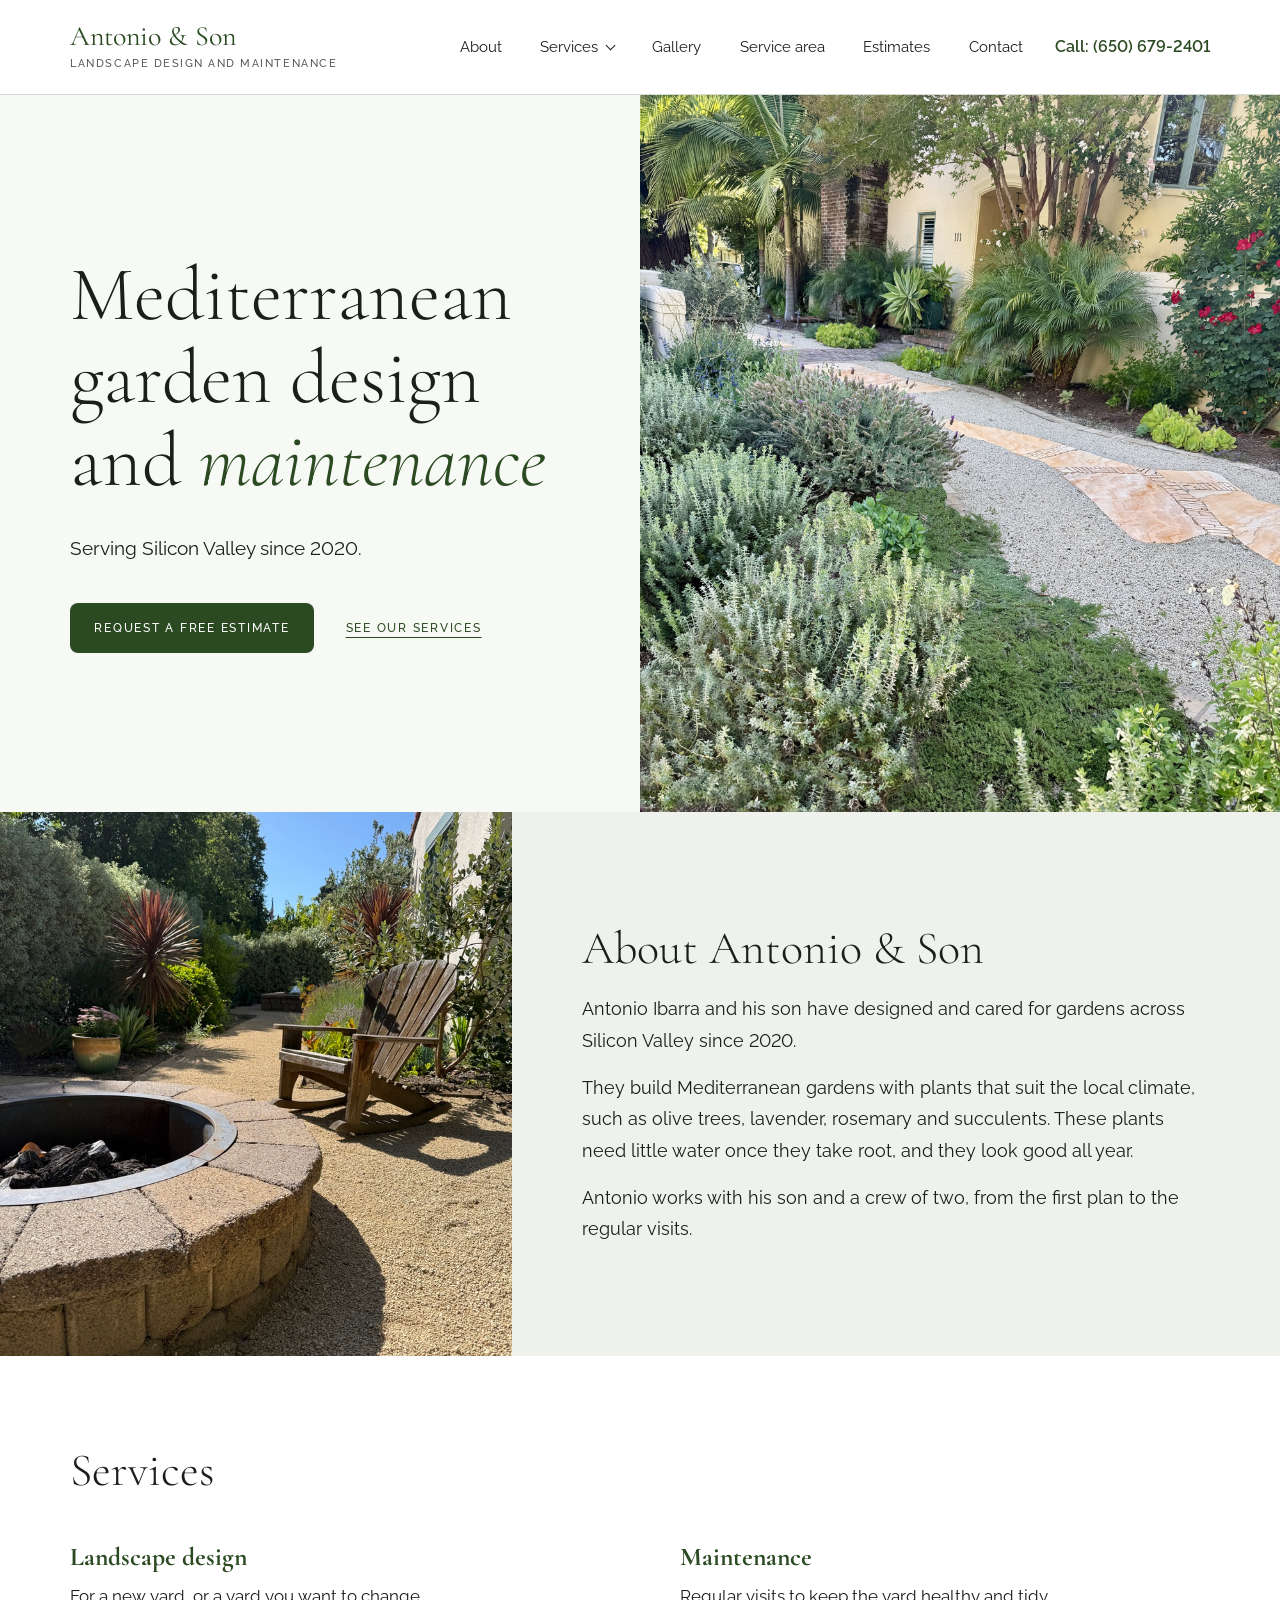
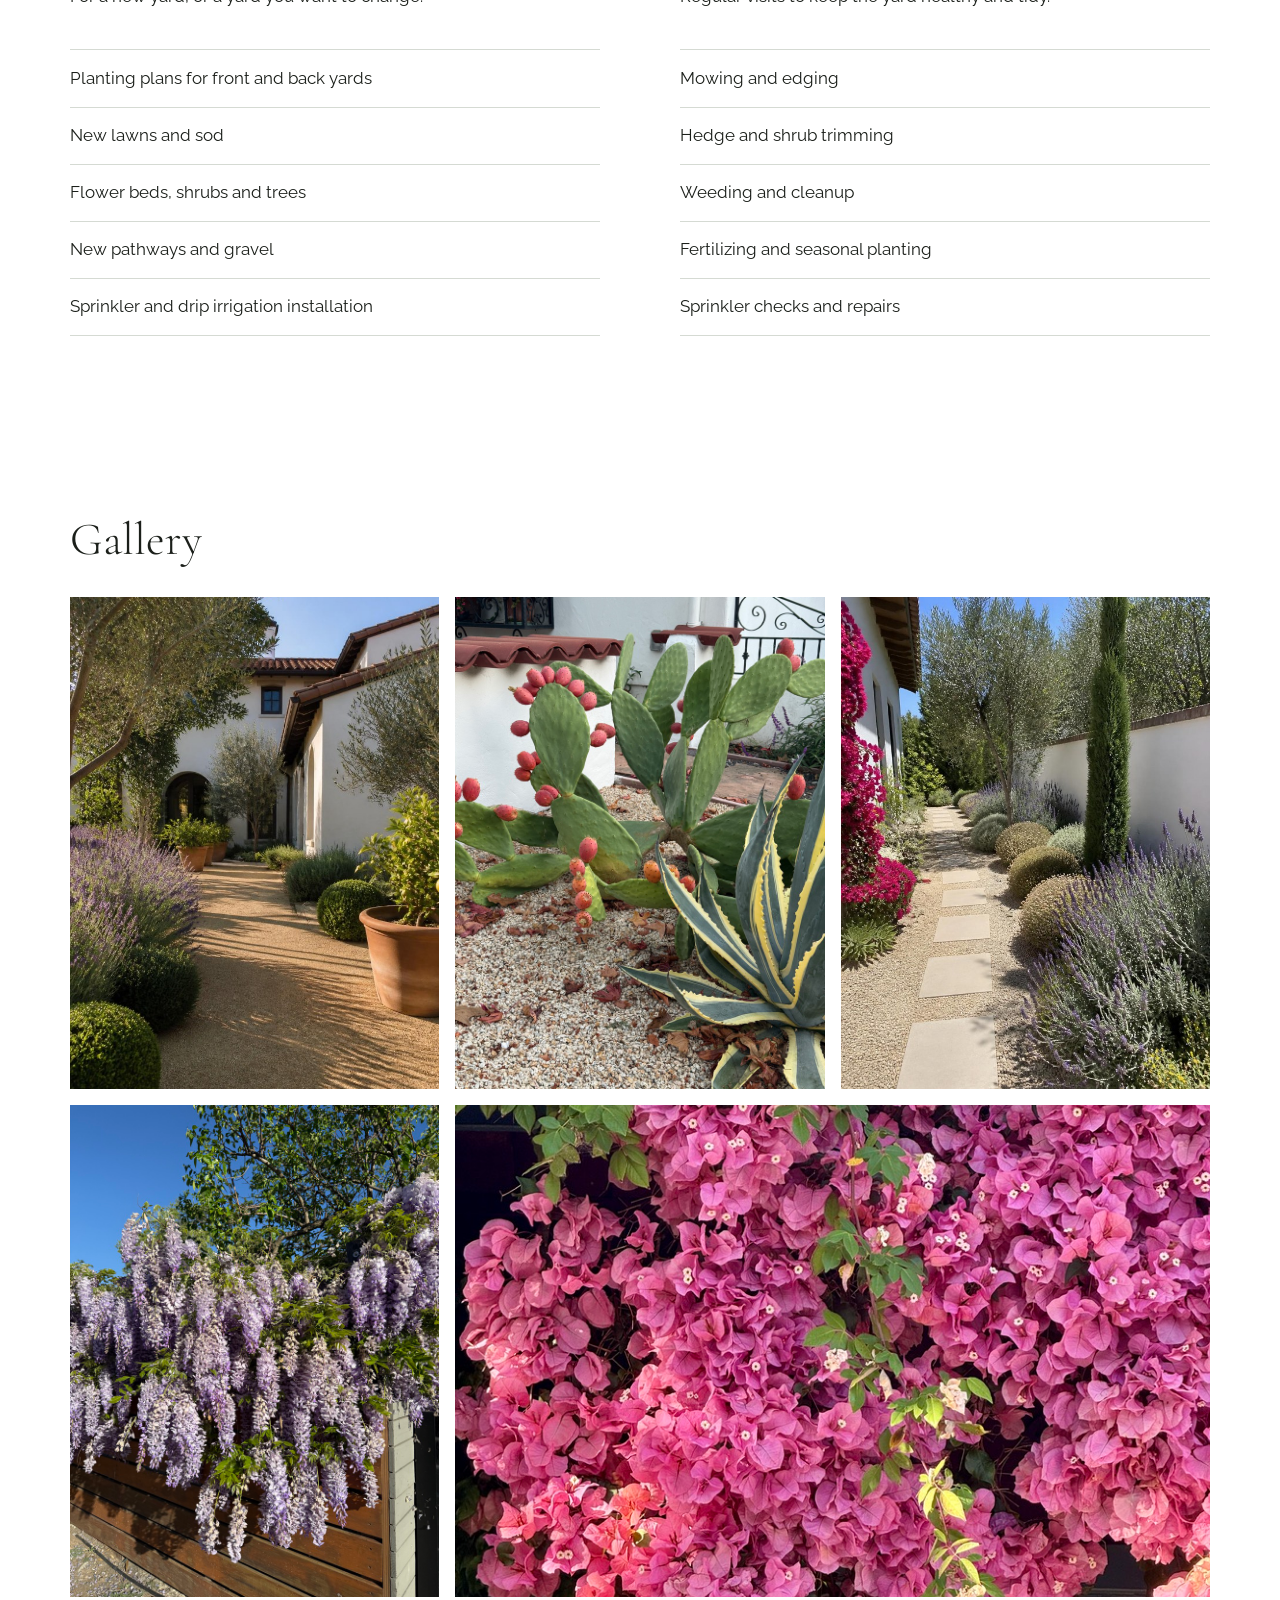
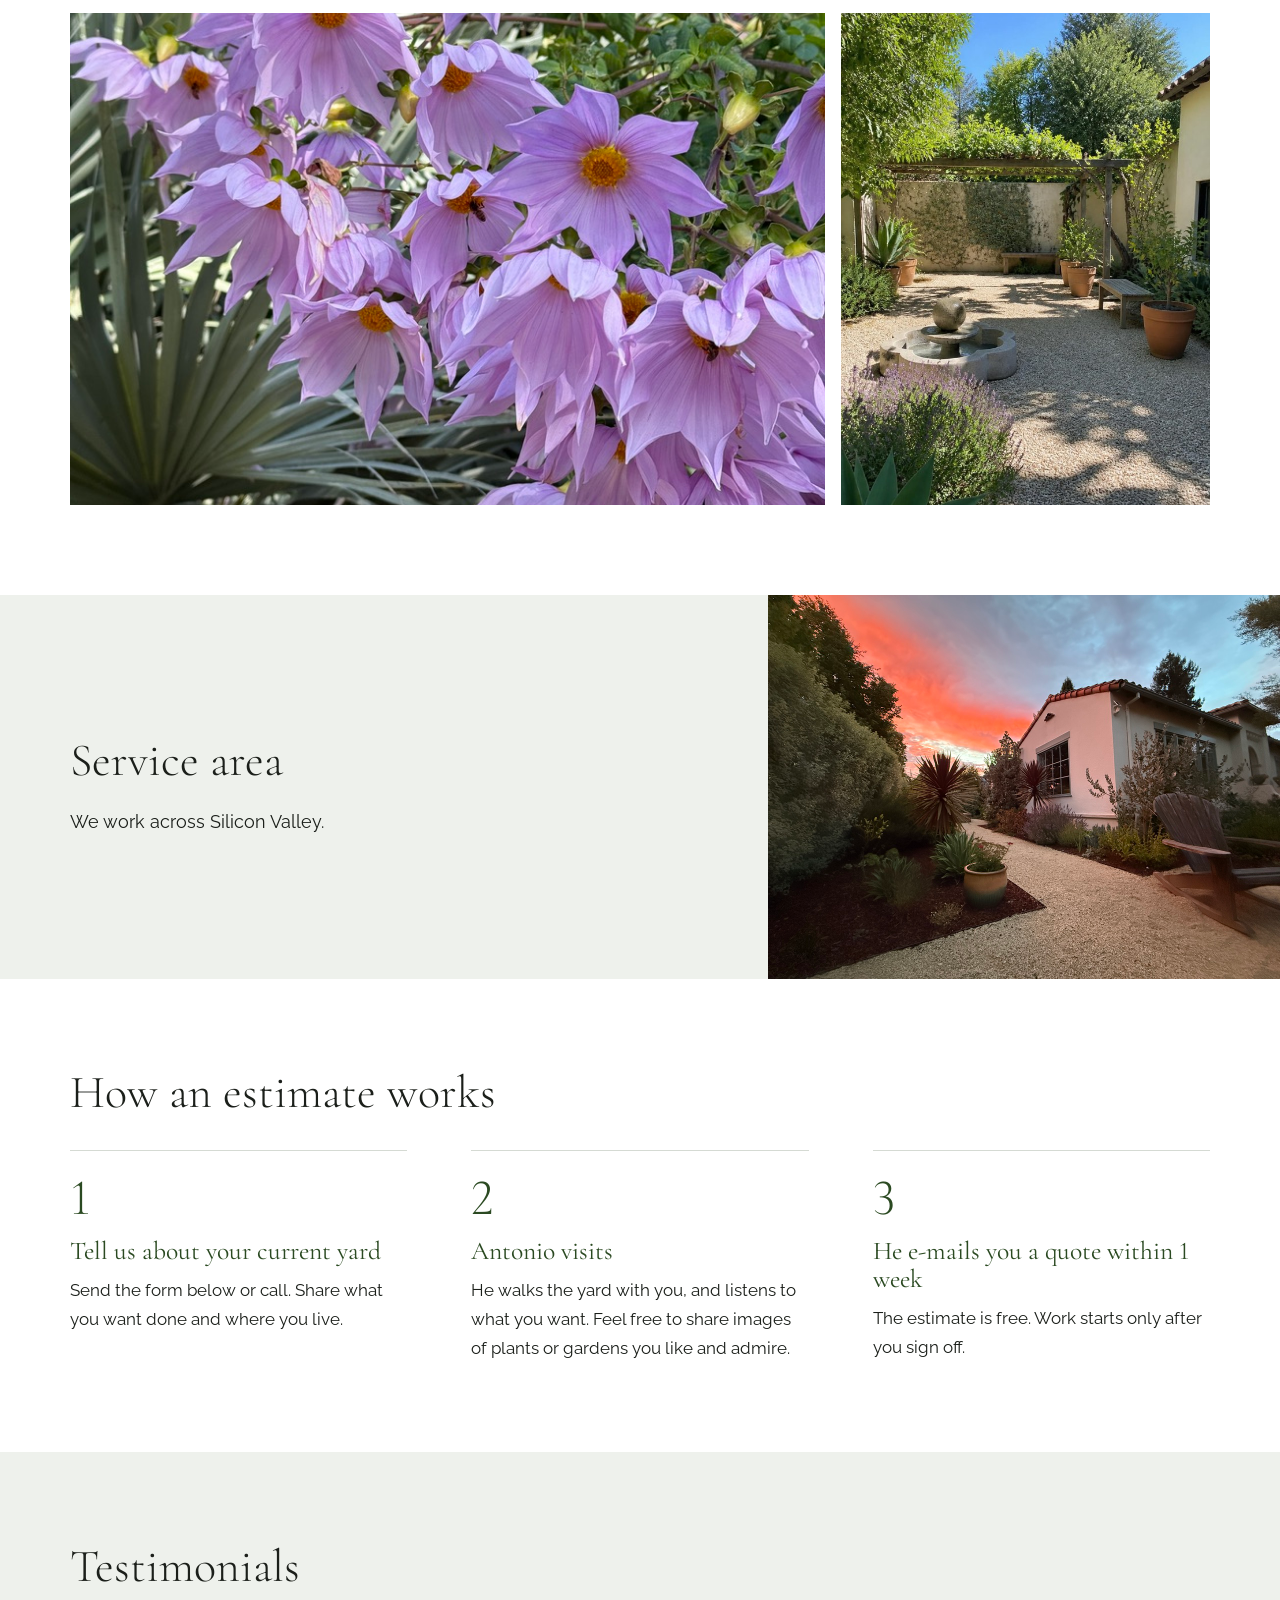
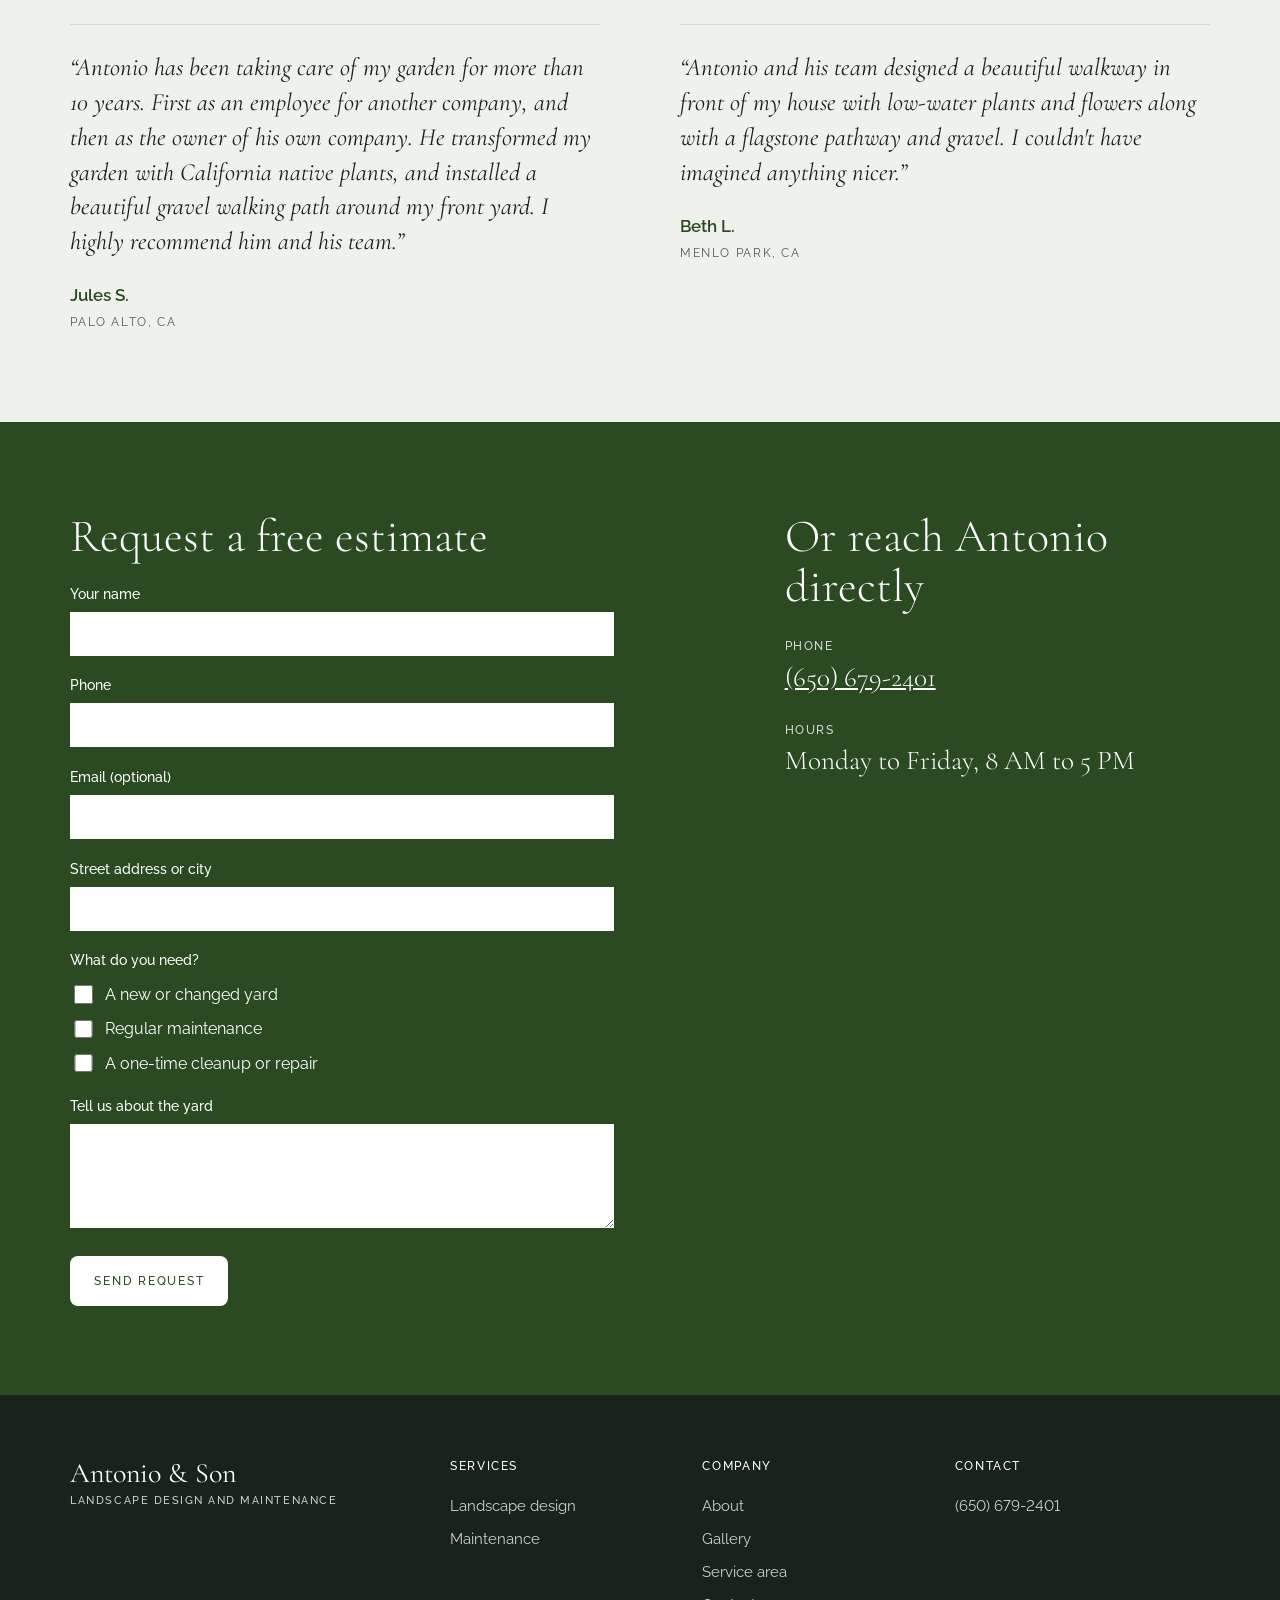
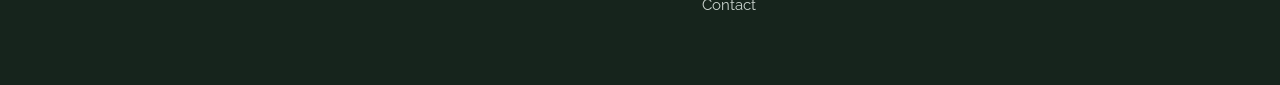
==== index.html @ 9b3a8e56 "Remove olive path image from gallery" ====
<!doctype html>
<html lang="en">
<head>
<meta charset="utf-8">
<meta name="viewport" content="width=device-width, initial-scale=1">
<title>Antonio &amp; Son Landscape Design and Maintenance</title>
<meta name="description" content="Mediterranean garden design and maintenance. Serving Silicon Valley since 2020. Request a free estimate.">
<link rel="preconnect" href="https://fonts.googleapis.com">
<link rel="preconnect" href="https://fonts.gstatic.com" crossorigin>
<link href="https://fonts.googleapis.com/css2?family=Cormorant+Garamond:ital,wght@0,300;0,400;0,700;1,300;1,400&family=Raleway:wght@400;500;600&display=swap" rel="stylesheet">
<link rel="stylesheet" href="styles.css">
</head>
<body id="home">

<header class="top">
  <a class="wordmark" href="#home">Antonio &amp; Son<span>Landscape Design and Maintenance</span></a>
  <input type="checkbox" id="menu-toggle" class="menu-toggle">
  <label for="menu-toggle" class="menu-button">Menu</label>
  <nav aria-label="Main">
    <ul>
      <li><a href="#about">About</a></li>
      <li class="has-sub"><a href="#services">Services</a>
        <ul>
          <li><a href="#design">Landscape design</a></li>
          <li><a href="#maintenance">Maintenance</a></li>
        </ul>
      </li>
      <li><a href="#gallery">Gallery</a></li>
      <li><a href="#area">Service area</a></li>
      <li><a href="#estimate-steps">Estimates</a></li>
      <li><a href="#estimate">Contact</a></li>
    </ul>
  </nav>
  <a class="call" href="tel:+16506792401">Call: (650) 679-2401</a>
</header>

<main>

<section class="hero">
  <div class="hero-text">
    <h1>Mediterranean garden design and <em>maintenance</em></h1>
    <p class="lede">Serving Silicon Valley since 2020.</p>
    <p class="actions"><a class="button" href="#estimate">Request a free estimate</a> <a class="textlink" href="#services">See our services</a></p>
  </div>
  <img class="hero-photo" src="images/hero-garden.jpg" width="2000" height="2242" alt="A front garden with lavender, rosemary and succulents along a gravel and stone path, palms and red roses beside a pale yellow house">
</section>

<section id="about" class="about">
  <img src="images/fire-pit.jpg" width="768" height="1024" loading="lazy" alt="A stone fire pit and a wooden chair on a gravel path lined with shrubs">
  <div>
  <h2>About Antonio &amp; Son</h2>
  <!-- TODO: confirm this text with Antonio, and add his own story if he wants one -->
  <p>Antonio Ibarra and his son have designed and cared for gardens across Silicon Valley since 2020.</p>
  <p>They build Mediterranean gardens with plants that suit the local climate, such as olive trees, lavender, rosemary and succulents. These plants need little water once they take root, and they look good all year.</p>
  <p>Antonio works with his son and a crew of two, from the first plan to the regular visits.</p>
  </div>
</section>

<section id="services" class="band services">
  <h2>Services</h2>
  <!-- TODO: confirm both lists with Antonio. Remove anything he does not offer and add what is missing. -->
  <div class="two">
    <div id="design">
      <h3>Landscape design</h3>
      <p>For a new yard, or a yard you want to change.</p>
      <ul>
        <li>Planting plans for front and back yards</li>
        <li>New lawns and sod</li>
        <li>Flower beds, shrubs and trees</li>
        <li>New pathways and gravel</li>
        <li>Sprinkler and drip irrigation installation</li>
      </ul>
    </div>
    <div id="maintenance">
      <h3>Maintenance</h3>
      <p>Regular visits to keep the yard healthy and tidy.</p>
      <ul>
        <li>Mowing and edging</li>
        <li>Hedge and shrub trimming</li>
        <li>Weeding and cleanup</li>
        <li>Fertilizing and seasonal planting</li>
        <li>Sprinkler checks and repairs</li>
      </ul>
    </div>
  </div>
</section>

<section id="gallery" class="band gallery">
  <h2>Gallery</h2>
  <!-- TODO: these photos are placeholders. The three files named sample-*.jpg are computer-generated. Replace all of them with photos of Antonio's own work when he sends them. -->
  <div class="grid">
    <img src="images/sample-front-garden.jpg" width="627" height="851" loading="lazy" alt="A gravel path between lavender, clipped shrubs and a potted lemon tree, leading to a white stucco house">
    <img src="images/cactus-agave.jpg" width="768" height="1024" loading="lazy" alt="Prickly pear cactus with red fruit beside a striped agave in a gravel bed">
    <img src="images/sample-side-garden.jpg" width="639" height="861" loading="lazy" alt="Stepping stones in gravel beside lavender, round shrubs, a cypress and pink bougainvillea">
    <img src="images/wisteria.jpg" width="768" height="1024" loading="lazy" alt="Purple wisteria hanging over a wooden fence">
    <img class="wide" src="images/bougainvillea.jpg" width="768" height="1024" loading="lazy" alt="A wall covered in pink bougainvillea">
    <img class="wide" src="images/tree-dahlia.jpg" width="768" height="1024" loading="lazy" alt="Pale purple flowers in front of a silver fan palm">
    <img src="images/sample-courtyard.jpg" width="639" height="861" loading="lazy" alt="A gravel courtyard with a small stone fountain, a vine-covered pergola and potted citrus trees">
  </div>
</section>

<section id="area" class="area">
  <div>
  <h2>Service area</h2>
  <!-- TODO: list the cities Antonio works in, if he wants to be more specific -->
  <p>We work across Silicon Valley.</p>
  </div>
  <img src="images/sunset-garden.jpg" width="1024" height="768" loading="lazy" alt="A gravel path and planting beds beside a stucco house at sunset">
</section>

<section id="estimate-steps" class="band steps">
  <h2>How an estimate works</h2>
  <ol>
    <li><h3>Tell us about your current yard</h3><p>Send the form below or call. Share what you want done and where you live.</p></li>
    <li><h3>Antonio visits</h3><p>He walks the yard with you, and listens to what you want. Feel free to share images of plants or gardens you like and admire.</p></li>
    <li><h3>He e-mails you a quote within 1 week</h3><p>The estimate is free. Work starts only after you sign off.</p></li>
  </ol>
</section>

<section id="testimonials" class="band testimonials">
  <h2>Testimonials</h2>
  <div class="quotes">
    <figure>
      <blockquote>Antonio has been taking care of my garden for more than 10 years. First as an employee for another company, and then as the owner of his own company. He transformed my garden with California native plants, and installed a beautiful gravel walking path around my front yard. I highly recommend him and his team.</blockquote>
      <figcaption>Jules S. <span>Palo Alto, CA</span></figcaption>
    </figure>
    <figure>
      <blockquote>Antonio and his team designed a beautiful walkway in front of my house with low-water plants and flowers along with a flagstone pathway and gravel. I couldn't have imagined anything nicer.</blockquote>
      <figcaption>Beth L. <span>Menlo Park, CA</span></figcaption>
    </figure>
  </div>
</section>

<section id="estimate" class="contact">
  <div class="contact-form">
    <h2>Request a free estimate</h2>
    <form name="estimate" method="POST" action="/thanks.html" data-netlify="true" netlify-honeypot="bot-field">
      <input type="hidden" name="form-name" value="estimate">
      <p class="hp"><label>Leave this empty <input name="bot-field"></label></p>
      <label>Your name <input type="text" name="name" autocomplete="name" required></label>
      <label>Phone <input type="tel" name="phone" autocomplete="tel" required></label>
      <label>Email (optional) <input type="email" name="email" autocomplete="email"></label>
      <label>Street address or city <input type="text" name="location" autocomplete="street-address" required></label>
      <fieldset>
        <legend>What do you need?</legend>
        <label class="check"><input type="checkbox" name="need" value="Design"> A new or changed yard</label>
        <label class="check"><input type="checkbox" name="need" value="Maintenance"> Regular maintenance</label>
        <label class="check"><input type="checkbox" name="need" value="One-time"> A one-time cleanup or repair</label>
      </fieldset>
      <label>Tell us about the yard <textarea name="message" rows="4"></textarea></label>
      <button class="button" type="submit">Send request</button>
    </form>
  </div>
  <div class="contact-info">
    <h2>Or reach Antonio directly</h2>
    <dl>
      <dt>Phone</dt><dd><a href="tel:+16506792401">(650) 679-2401</a></dd>
      <dt>Hours</dt><dd>Monday to Friday, 8 AM to 5 PM</dd>
    </dl>
  </div>
</section>

</main>

<footer>
  <div>
    <p class="wordmark">Antonio &amp; Son<span>Landscape Design and Maintenance</span></p>
  </div>
  <div>
    <h2>Services</h2>
    <a href="#design">Landscape design</a>
    <a href="#maintenance">Maintenance</a>
  </div>
  <div>
    <h2>Company</h2>
    <a href="#about">About</a>
    <a href="#gallery">Gallery</a>
    <a href="#area">Service area</a>
    <a href="#estimate">Contact</a>
  </div>
  <div>
    <h2>Contact</h2>
    <a href="tel:+16506792401">(650) 679-2401</a>
    <!-- TODO: add contractor license number here if Antonio has one -->
  </div>
</footer>
</body>
</html>
---- styles.css ----
:root{
  --ink:#1B1F1A;      /* text */
  --soft:#555C55;     /* secondary text */
  --leaf:#2B4A22;     /* deep green */
  --sprout:#6FAE6A;   /* fresh green */
  --lawn:#D6E8D2;     /* pale green */
  --bloom:#C2186B;    /* bougainvillea pink, used small */
  --panel:#F7F9F5;    /* off-white panel */
  --band:#EEF1EC;     /* gray band */
  --line:#D5DAD3;     /* hairlines */
  --stone:#C5CEC9;
  --dark:#16241C;     /* footer */
  --display:"Cormorant Garamond",Georgia,serif;
  --body:"Raleway",system-ui,sans-serif;
  --pad:clamp(1.25rem,5.5vw,5.25rem);
}
*{box-sizing:border-box}
html{scroll-behavior:smooth;scroll-padding-top:6rem}
body{margin:0;background:#fff;color:var(--ink);font:400 1.0625rem/1.7 var(--body);font-variant-numeric:lining-nums}
h1,h2,h3{font-family:var(--display);font-weight:300;line-height:1.08;margin:0}
h1{font-size:clamp(2.8rem,6vw,5.4rem)}
h1 em{color:var(--leaf);font-style:italic}
h2{font-size:clamp(2.1rem,3.6vw,3rem);margin-bottom:1.25rem}
h3{font-size:1.6rem;font-weight:400;color:var(--leaf)}
p{margin:.7rem 0 0;max-width:36em}
a{color:inherit}
:focus-visible{outline:2px solid var(--bloom);outline-offset:3px}

/* Header */
.top{position:sticky;top:0;z-index:10;background:#fff;display:flex;align-items:center;gap:2rem;padding:1.4rem var(--pad);border-bottom:1px solid var(--line)}
.wordmark{font:400 1.75rem/1 var(--display);text-decoration:none;color:var(--leaf);margin:0}
.wordmark span{display:block;font:500 .68rem/1.4 var(--body);letter-spacing:.14em;text-transform:uppercase;color:var(--soft);margin-top:.35rem}
.top nav{margin-left:auto}
.top nav ul{list-style:none;margin:0;padding:0;display:flex;gap:2.4rem}
.top nav a{text-decoration:none;font-size:.92rem;padding:.4rem 0;display:block}
.top nav > ul > li > a:hover{box-shadow:0 1px 0 var(--ink)}
.has-sub{position:relative}
.has-sub > a::after{content:"";display:inline-block;width:.38rem;height:.38rem;border:solid var(--ink);border-width:0 1.5px 1.5px 0;transform:rotate(45deg);margin:0 0 .18rem .55rem}
.top nav .has-sub ul{position:absolute;flex-direction:column;gap:0;top:100%;left:-1rem;min-width:13rem;background:#fff;border:1px solid var(--line);padding:.4rem 0;display:none}
.top nav .has-sub:hover ul,.top nav .has-sub:focus-within ul{display:block}
.has-sub ul a{padding:.6rem 1rem}
.has-sub ul a:hover{background:var(--panel)}
.call{font-weight:600;font-size:1rem;color:var(--leaf);text-decoration:none;white-space:nowrap}
.menu-toggle,.menu-button{display:none}

/* Hero */
.hero{display:grid;grid-template-columns:1fr 1fr;background:var(--panel)}
.hero-text{padding:clamp(2.5rem,6vw,5.5rem) var(--pad);align-self:center}
.eyebrow{font-size:.75rem;font-weight:500;letter-spacing:.14em;text-transform:uppercase;color:var(--bloom);margin:0 0 1.4rem}
.lede{font-size:1.2rem;margin-top:1.8rem;max-width:27em}
.actions{display:flex;flex-wrap:wrap;gap:1.2rem 2rem;align-items:center;margin-top:2.4rem}
.button{display:inline-block;background:var(--leaf);color:#fff;font:500 .78rem var(--body);letter-spacing:.14em;text-transform:uppercase;padding:1.1rem 1.5rem;border:0;border-radius:8px;text-decoration:none;cursor:pointer}
.button:hover{background:#1E3618}
.textlink{font-size:.78rem;font-weight:500;letter-spacing:.14em;text-transform:uppercase;color:var(--leaf);text-underline-offset:.4em}

.hero-photo{display:block;width:100%;height:100%;min-height:22rem;max-height:calc(100vh - 5.5rem);object-fit:cover}

/* Sections */
.band{padding:clamp(3.5rem,7vw,6rem) var(--pad)}
.about,.area{display:grid;grid-template-columns:minmax(0,1fr) minmax(0,1.4fr);gap:1.5rem 4rem;align-items:start}
.area{background:var(--band);grid-template-columns:minmax(0,3fr) minmax(0,2fr);gap:0;align-items:center}
.area img{display:block;width:100%;height:100%;max-height:26rem;object-fit:cover}
.area > div{padding:clamp(2.5rem,6vw,5rem) var(--pad)}
.area p{font-size:1.15rem;margin-top:0}
.about{background:var(--band);grid-template-columns:minmax(0,2fr) minmax(0,3fr);gap:0;align-items:center}
.about img{display:block;width:100%;height:100%;max-height:34rem;object-fit:cover}
.about > div{padding:clamp(2.5rem,6vw,5rem) var(--pad)}
.about p{font-size:1.15rem;margin-top:0}
.about p + p{margin-top:1rem}
.grid{display:grid;grid-template-columns:repeat(3,1fr);gap:1rem;margin-top:2rem}
.grid img{display:block;width:100%;height:100%;aspect-ratio:3/4;object-fit:cover}
.grid .wide{grid-column:span 2;aspect-ratio:auto;height:0;min-height:100%}
.two{display:grid;grid-template-columns:repeat(auto-fit,minmax(17rem,1fr));gap:3rem 5rem}
.services h2{margin-bottom:3rem}
.two h3{font-weight:700}
.two ul{margin:2.4rem 0 0;padding:0;list-style:none}
.two li{padding:.85rem 0;border-top:1px solid var(--line)}
.two li:last-child{border-bottom:1px solid var(--line)}

.steps ol{list-style:none;margin:2rem 0 0;padding:0;display:grid;grid-template-columns:repeat(auto-fit,minmax(15rem,1fr));gap:2.5rem 4rem;counter-reset:s}
.steps li{counter-increment:s;border-top:1px solid var(--line);padding-top:1.4rem}
.steps li::before{content:counter(s);font:300 3.2rem/1 var(--display);font-variant-numeric:lining-nums;color:var(--leaf);display:block;margin-bottom:.8rem}

.testimonials{background:var(--band)}
.quotes{display:grid;grid-template-columns:repeat(auto-fit,minmax(18rem,1fr));gap:3rem 5rem;margin-top:2rem}
.quotes figure{margin:0;border-top:1px solid var(--line);padding-top:1.6rem}
.quotes blockquote{margin:0;font:italic 400 1.55rem/1.4 var(--display);color:var(--ink)}
.quotes blockquote::before{content:"\201C"}
.quotes blockquote::after{content:"\201D"}
.quotes figcaption{margin-top:1.4rem;font-weight:600;color:var(--leaf)}
.quotes figcaption span{display:block;font-weight:400;font-size:.72rem;letter-spacing:.14em;text-transform:uppercase;color:var(--soft);margin-top:.2rem}

/* Contact */
.contact{background:var(--leaf);color:#fff;display:grid;grid-template-columns:minmax(0,3fr) minmax(0,2fr);gap:3rem clamp(2rem,6vw,6rem);padding:clamp(3.5rem,7vw,6rem) var(--pad)}
form{display:grid;gap:1.1rem;max-width:34rem}
form label{display:grid;gap:.35rem;font-size:.9rem;font-weight:500}
input[type=text],input[type=tel],input[type=email],textarea{font:400 1.0625rem var(--body);padding:.75rem .8rem;border:0;border-radius:0;background:#fff;color:var(--ink);width:100%}
fieldset{border:0;margin:0;padding:0;display:grid;gap:.45rem}
legend{font-size:.9rem;font-weight:500;padding:0;margin-bottom:.5rem}
form .check{display:flex;gap:.6rem;align-items:center;font-weight:400;font-size:1rem}
.check input{width:1.15rem;height:1.15rem;accent-color:var(--bloom)}
.hp{position:absolute;left:-9999px}
form .button{justify-self:start;margin-top:.6rem;background:#fff;color:var(--leaf)}
form .button:hover{background:var(--lawn)}
.contact :focus-visible{outline-color:#fff}
dl{margin:0}
dt{font-size:.72rem;font-weight:500;letter-spacing:.14em;text-transform:uppercase;opacity:.8;margin-top:1.6rem}
dd{margin:.2rem 0 0;font:300 1.7rem/1.3 var(--display)}

/* Footer */
footer{background:var(--dark);color:#C9D2CD;display:grid;grid-template-columns:1.6fr 1fr 1fr 1.2fr;gap:2.5rem;padding:4rem var(--pad);font-size:.92rem}
footer .wordmark{color:#fff}
footer .wordmark span{color:#C9D2CD}
footer h2{font:500 .72rem var(--body);letter-spacing:.14em;text-transform:uppercase;color:#fff;margin:0 0 1rem}
footer a{display:block;text-decoration:none;padding:.25rem 0}
footer a:hover{color:#fff;text-decoration:underline}
.thanks{padding:clamp(3rem,10vw,8rem) var(--pad)}
.thanks .button{margin-top:2rem}

@media (max-width:1100px){
  .top{flex-wrap:wrap;gap:1rem 1.5rem}
  .menu-button{display:block;margin-left:auto;font-size:.78rem;font-weight:500;letter-spacing:.14em;text-transform:uppercase;border:1px solid var(--ink);border-radius:8px;padding:.6rem .9rem;cursor:pointer}
  .menu-toggle{display:block;position:absolute;opacity:0}
  .menu-toggle:focus-visible + .menu-button{outline:2px solid var(--bloom);outline-offset:3px}
  .top nav{display:none;order:5;width:100%;margin:0}
  .menu-toggle:checked ~ nav{display:block}
  .top nav ul{flex-direction:column;gap:0}
  .top nav a{padding:.8rem 0;border-top:1px solid var(--line);font-size:1rem}
  .top nav .has-sub ul{position:static;display:block;border:0;padding:0 0 0 1.2rem}
  .has-sub > a::after{display:none}
  .call{order:4;width:100%}
}
@media (max-width:800px){
  .hero,.contact,.about,.area{grid-template-columns:minmax(0,1fr)}
  .about img{order:2;max-height:22rem}
  footer{grid-template-columns:minmax(0,1fr) minmax(0,1fr)}
  .grid{grid-template-columns:1fr 1fr;gap:.6rem}
  .grid .wide,.grid img:last-child{grid-column:span 2;aspect-ratio:4/3;height:auto;min-height:0}
  dd,footer a{overflow-wrap:anywhere}
  dd{font-size:1.45rem}
}
@media (max-width:520px){
  .top{padding-top:1rem;padding-bottom:1rem;gap:.6rem 1rem}
  .wordmark{flex:1;min-width:0;font-size:1.5rem}
  .wordmark span{font-size:.56rem;letter-spacing:.1em}
  .menu-button{margin-left:0}
  footer{grid-template-columns:minmax(0,1fr)}
}
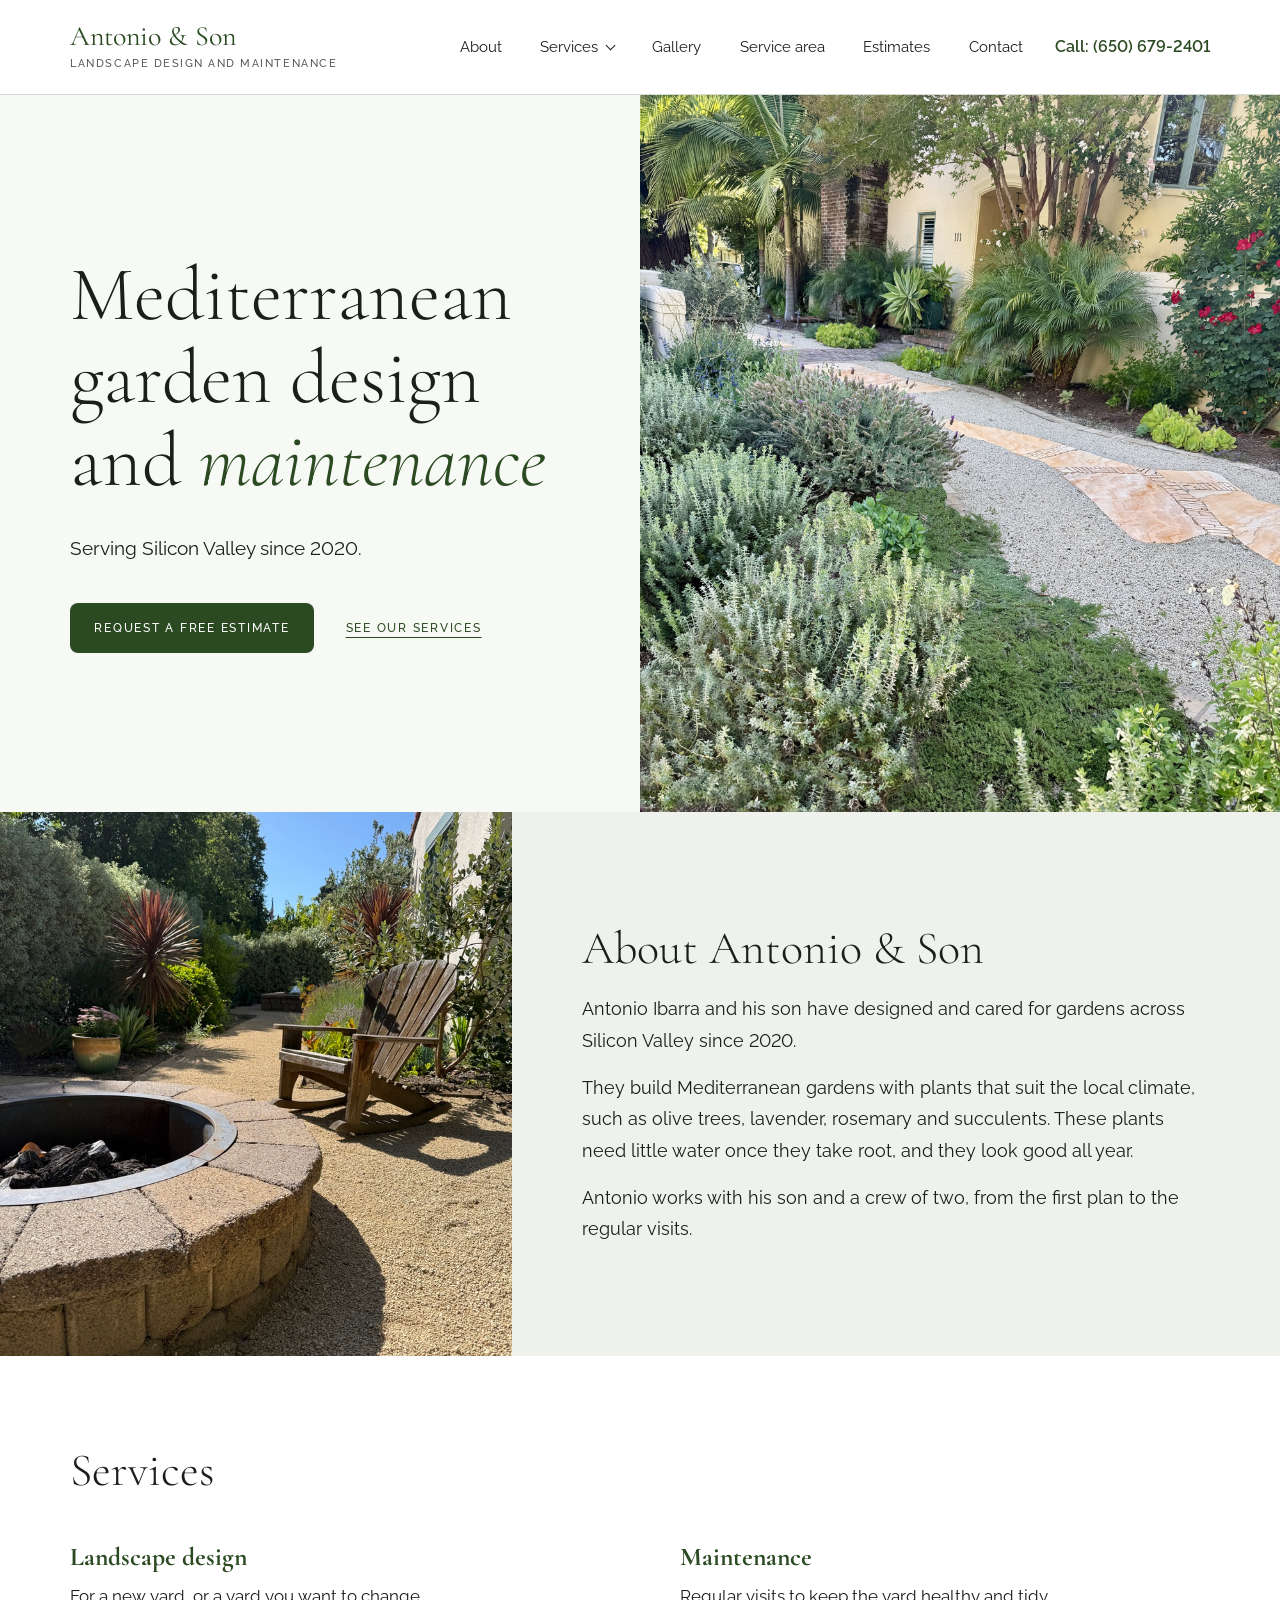
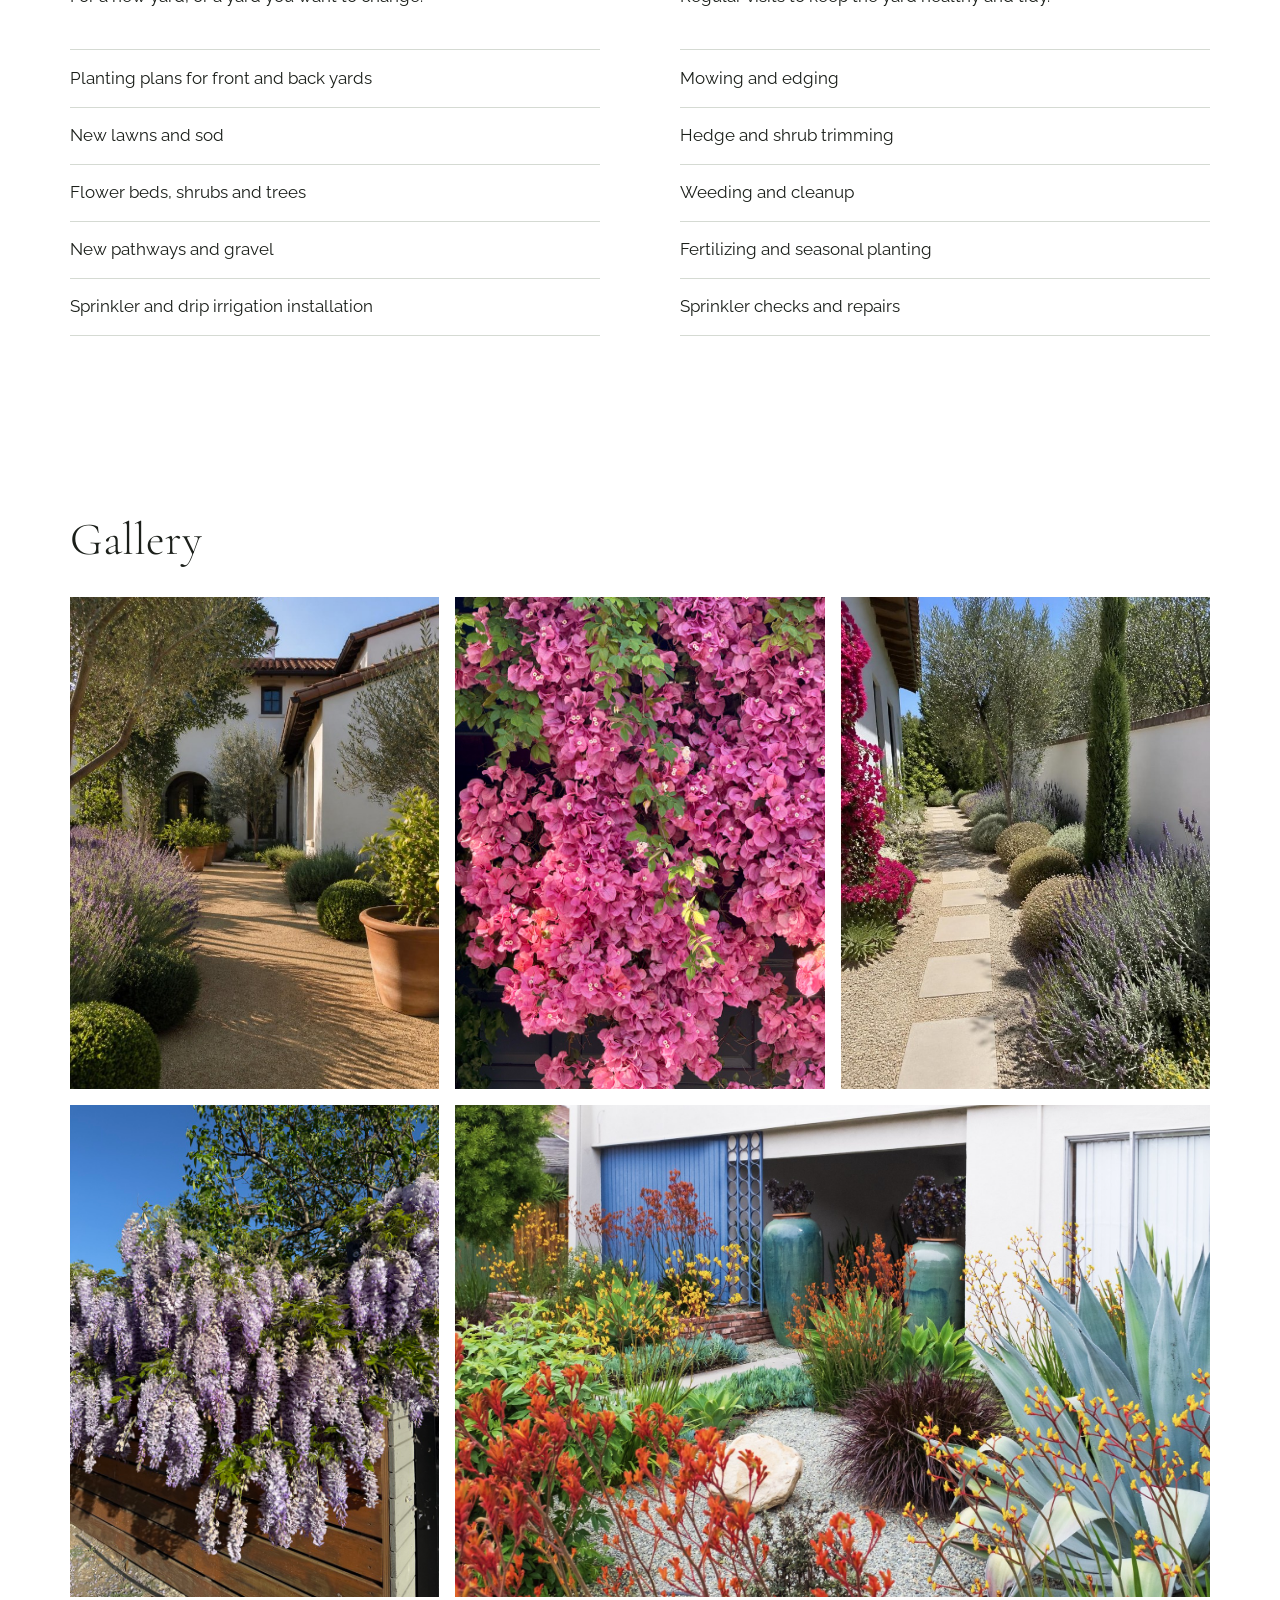
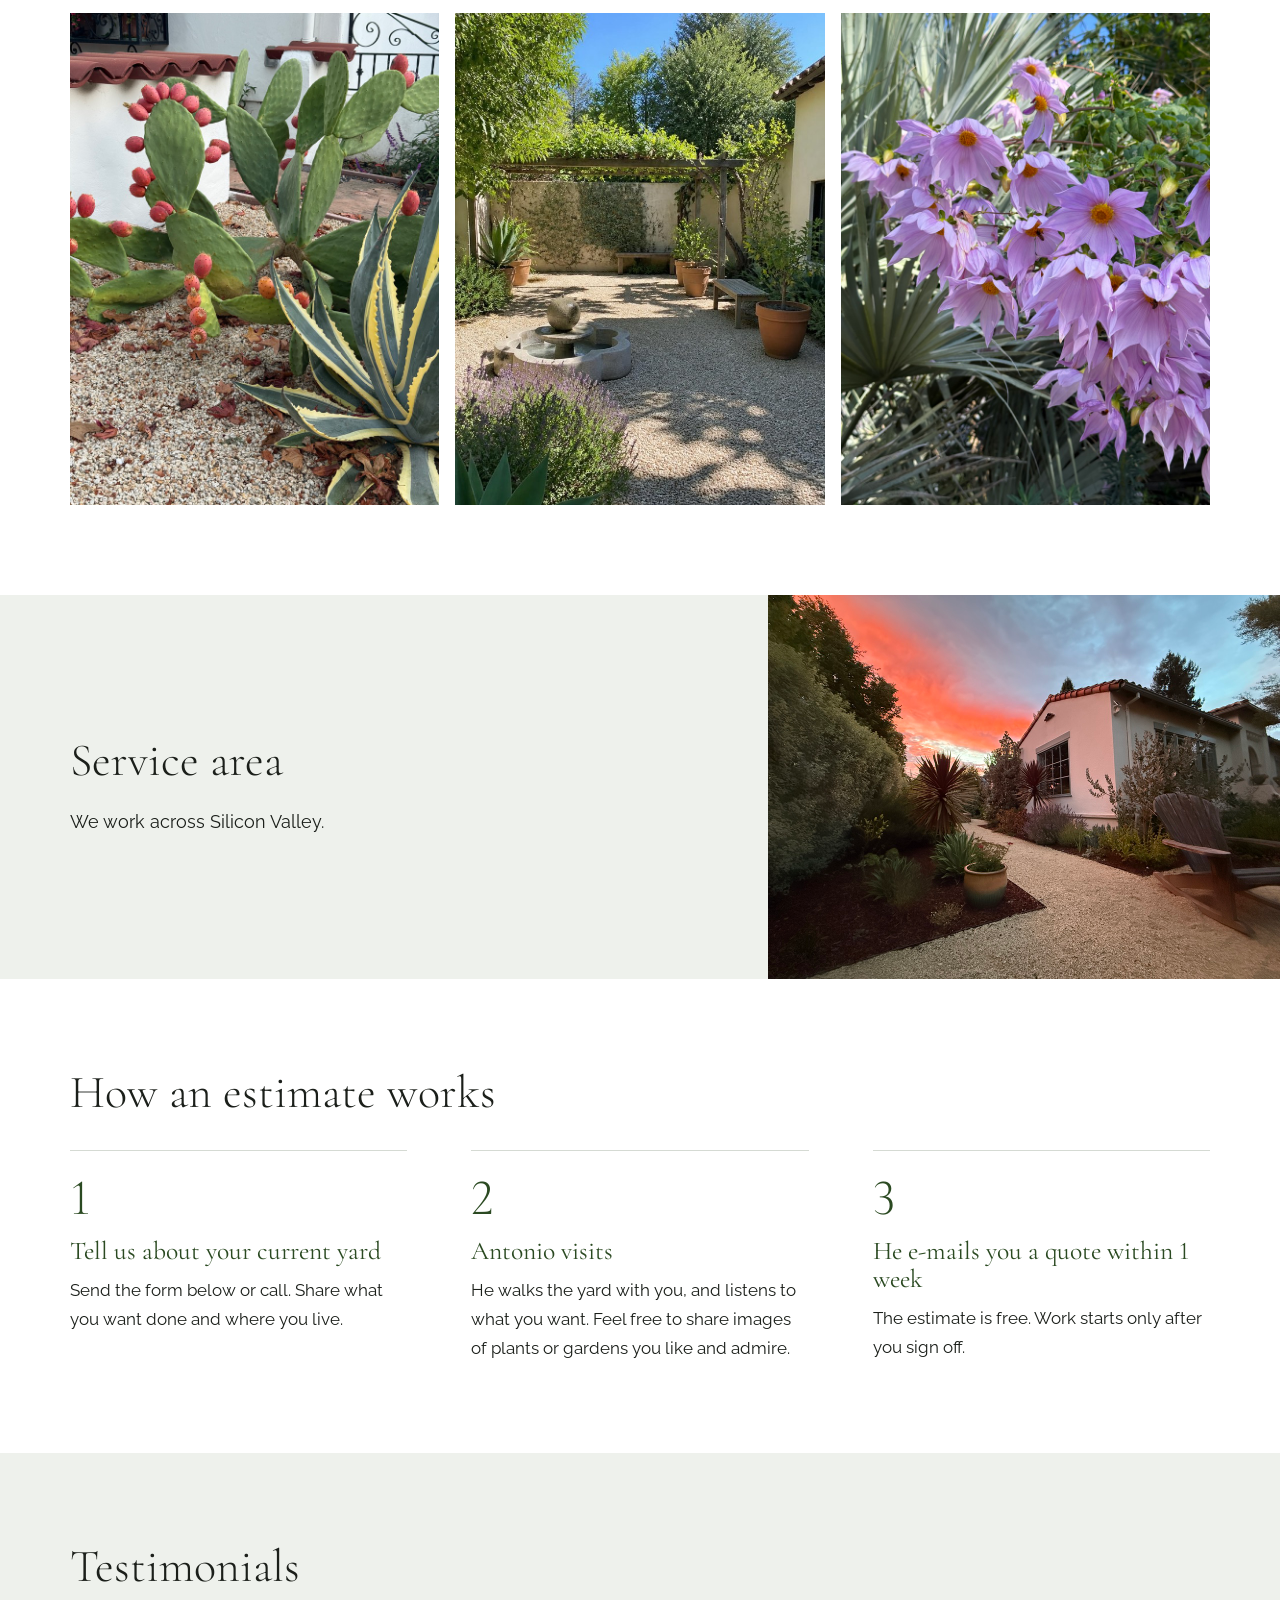
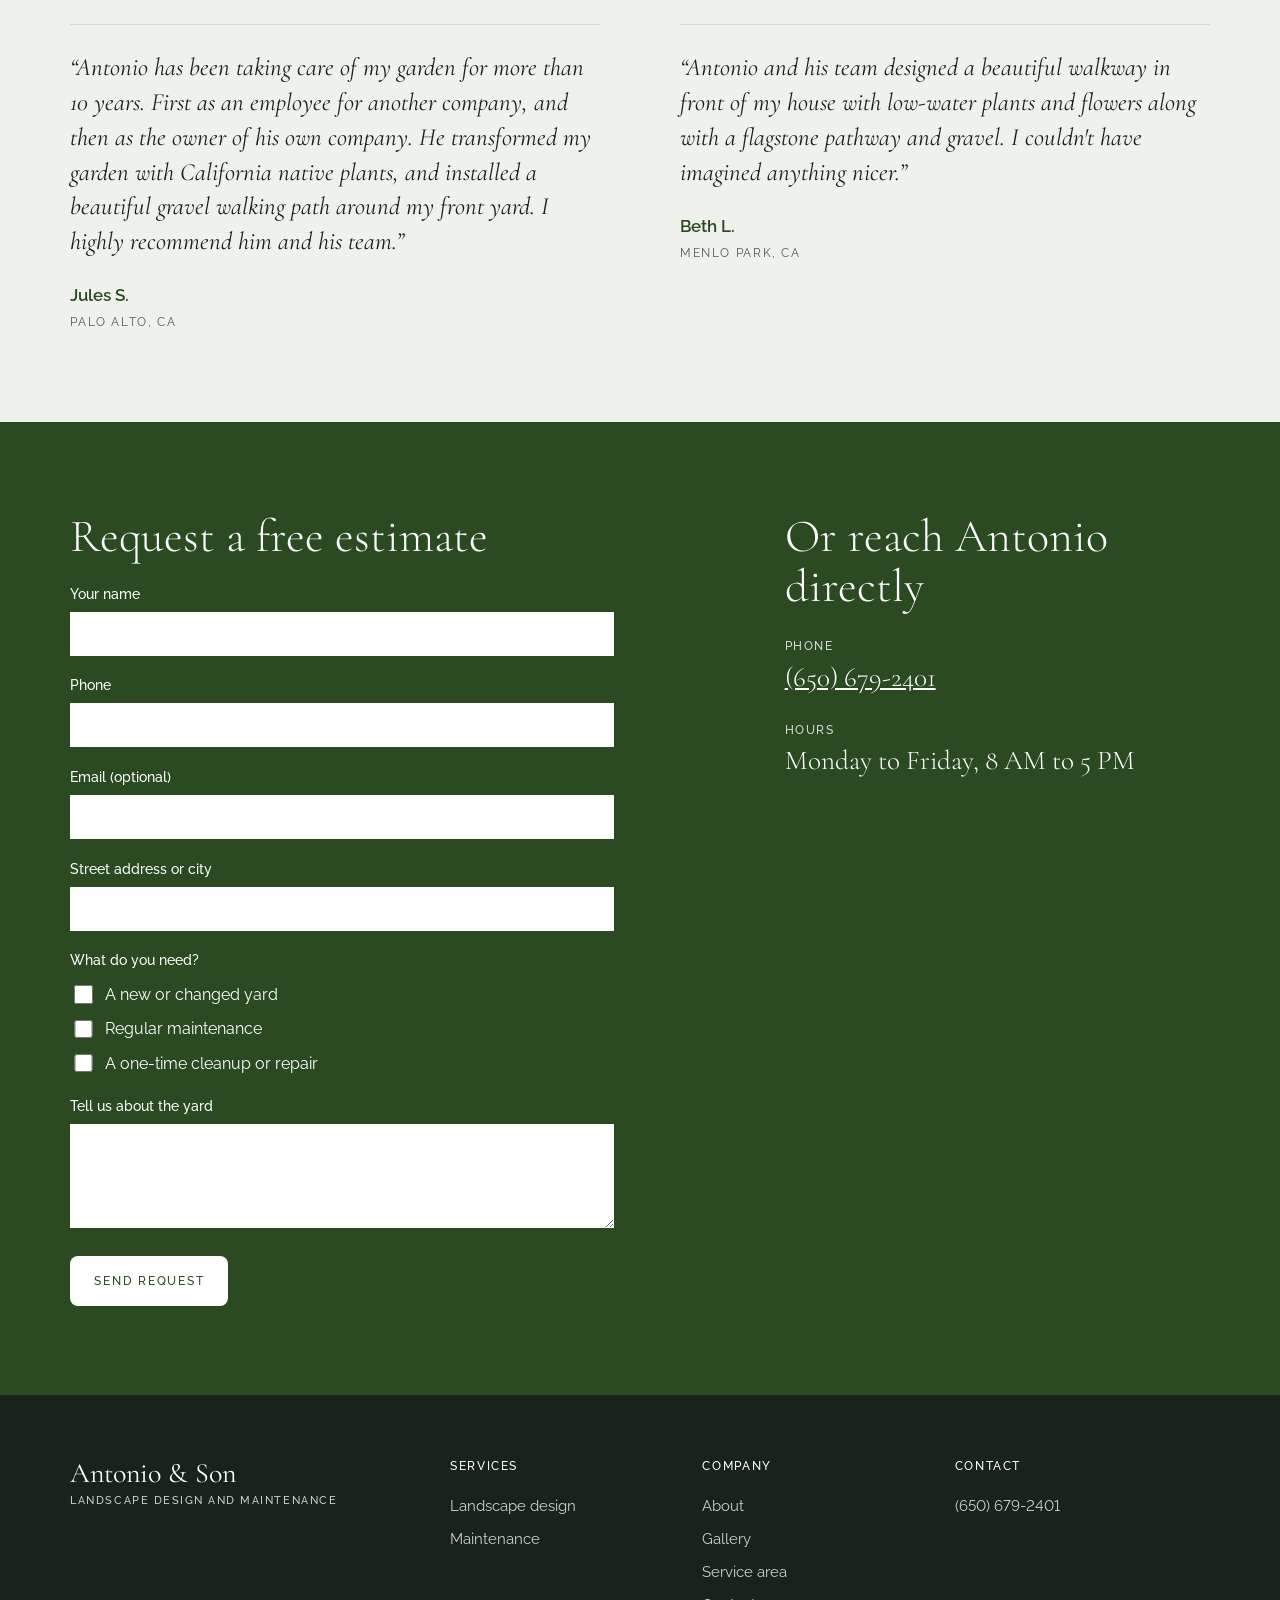
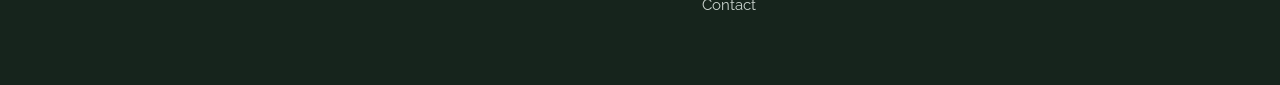
==== commit ae9794fa: "Put new photo in gallery wide slot" ====
--- a/index.html
+++ b/index.html
@@ -90,12 +90,13 @@
   <!-- TODO: these photos are placeholders. The three files named sample-*.jpg are computer-generated. Replace all of them with photos of Antonio's own work when he sends them. -->
   <div class="grid">
     <img src="images/sample-front-garden.jpg" width="627" height="851" loading="lazy" alt="A gravel path between lavender, clipped shrubs and a potted lemon tree, leading to a white stucco house">
-    <img src="images/cactus-agave.jpg" width="768" height="1024" loading="lazy" alt="Prickly pear cactus with red fruit beside a striped agave in a gravel bed">
+    <img src="images/bougainvillea.jpg" width="768" height="1024" loading="lazy" alt="A wall covered in pink bougainvillea">
     <img src="images/sample-side-garden.jpg" width="639" height="861" loading="lazy" alt="Stepping stones in gravel beside lavender, round shrubs, a cypress and pink bougainvillea">
     <img src="images/wisteria.jpg" width="768" height="1024" loading="lazy" alt="Purple wisteria hanging over a wooden fence">
-    <img class="wide" src="images/bougainvillea.jpg" width="768" height="1024" loading="lazy" alt="A wall covered in pink bougainvillea">
-    <img class="wide" src="images/tree-dahlia.jpg" width="768" height="1024" loading="lazy" alt="Pale purple flowers in front of a silver fan palm">
+    <img class="wide" src="images/kangaroo-paw-garden.jpg" width="1800" height="1185" loading="lazy" alt="A gravel front garden with orange and yellow kangaroo paw, a large blue agave and two tall glazed pots beside a white house">
+    <img src="images/cactus-agave.jpg" width="768" height="1024" loading="lazy" alt="Prickly pear cactus with red fruit beside a striped agave in a gravel bed">
     <img src="images/sample-courtyard.jpg" width="639" height="861" loading="lazy" alt="A gravel courtyard with a small stone fountain, a vine-covered pergola and potted citrus trees">
+    <img src="images/tree-dahlia.jpg" width="768" height="1024" loading="lazy" alt="Pale purple flowers in front of a silver fan palm">
   </div>
 </section>
 
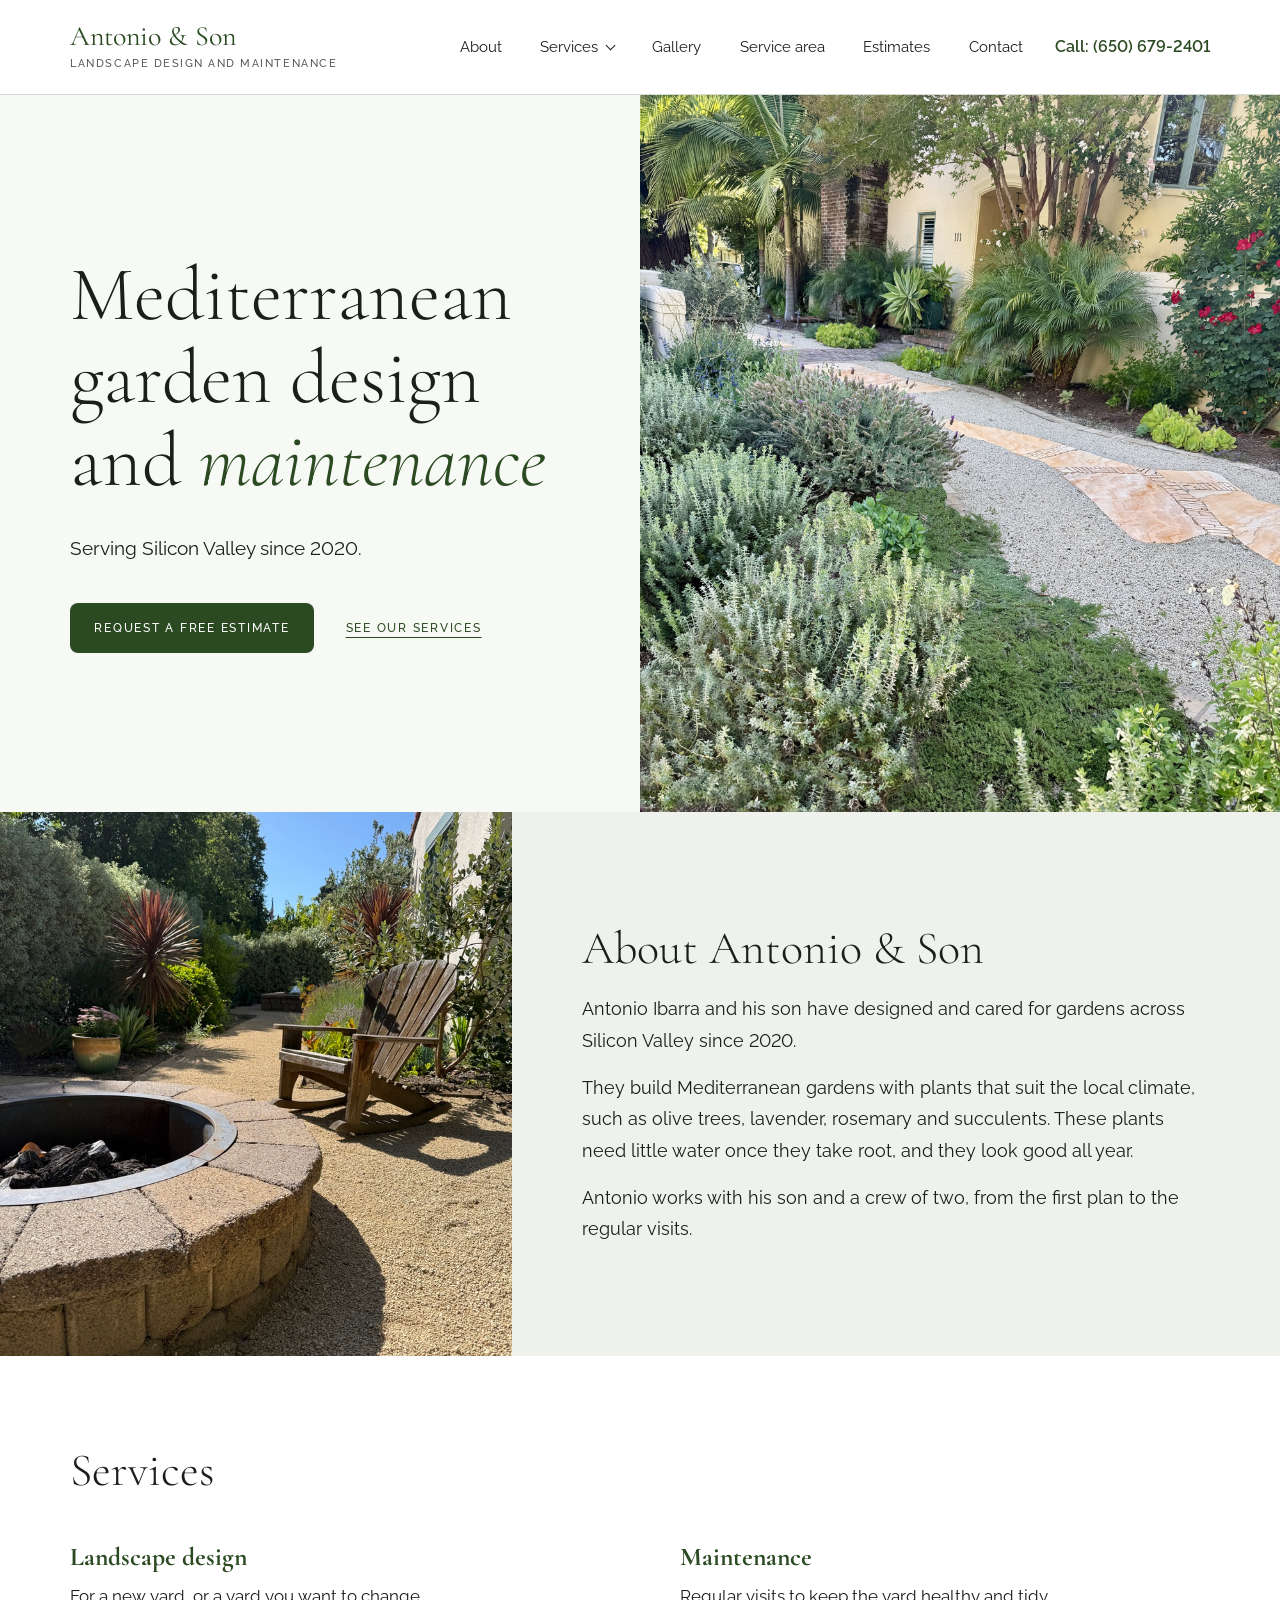
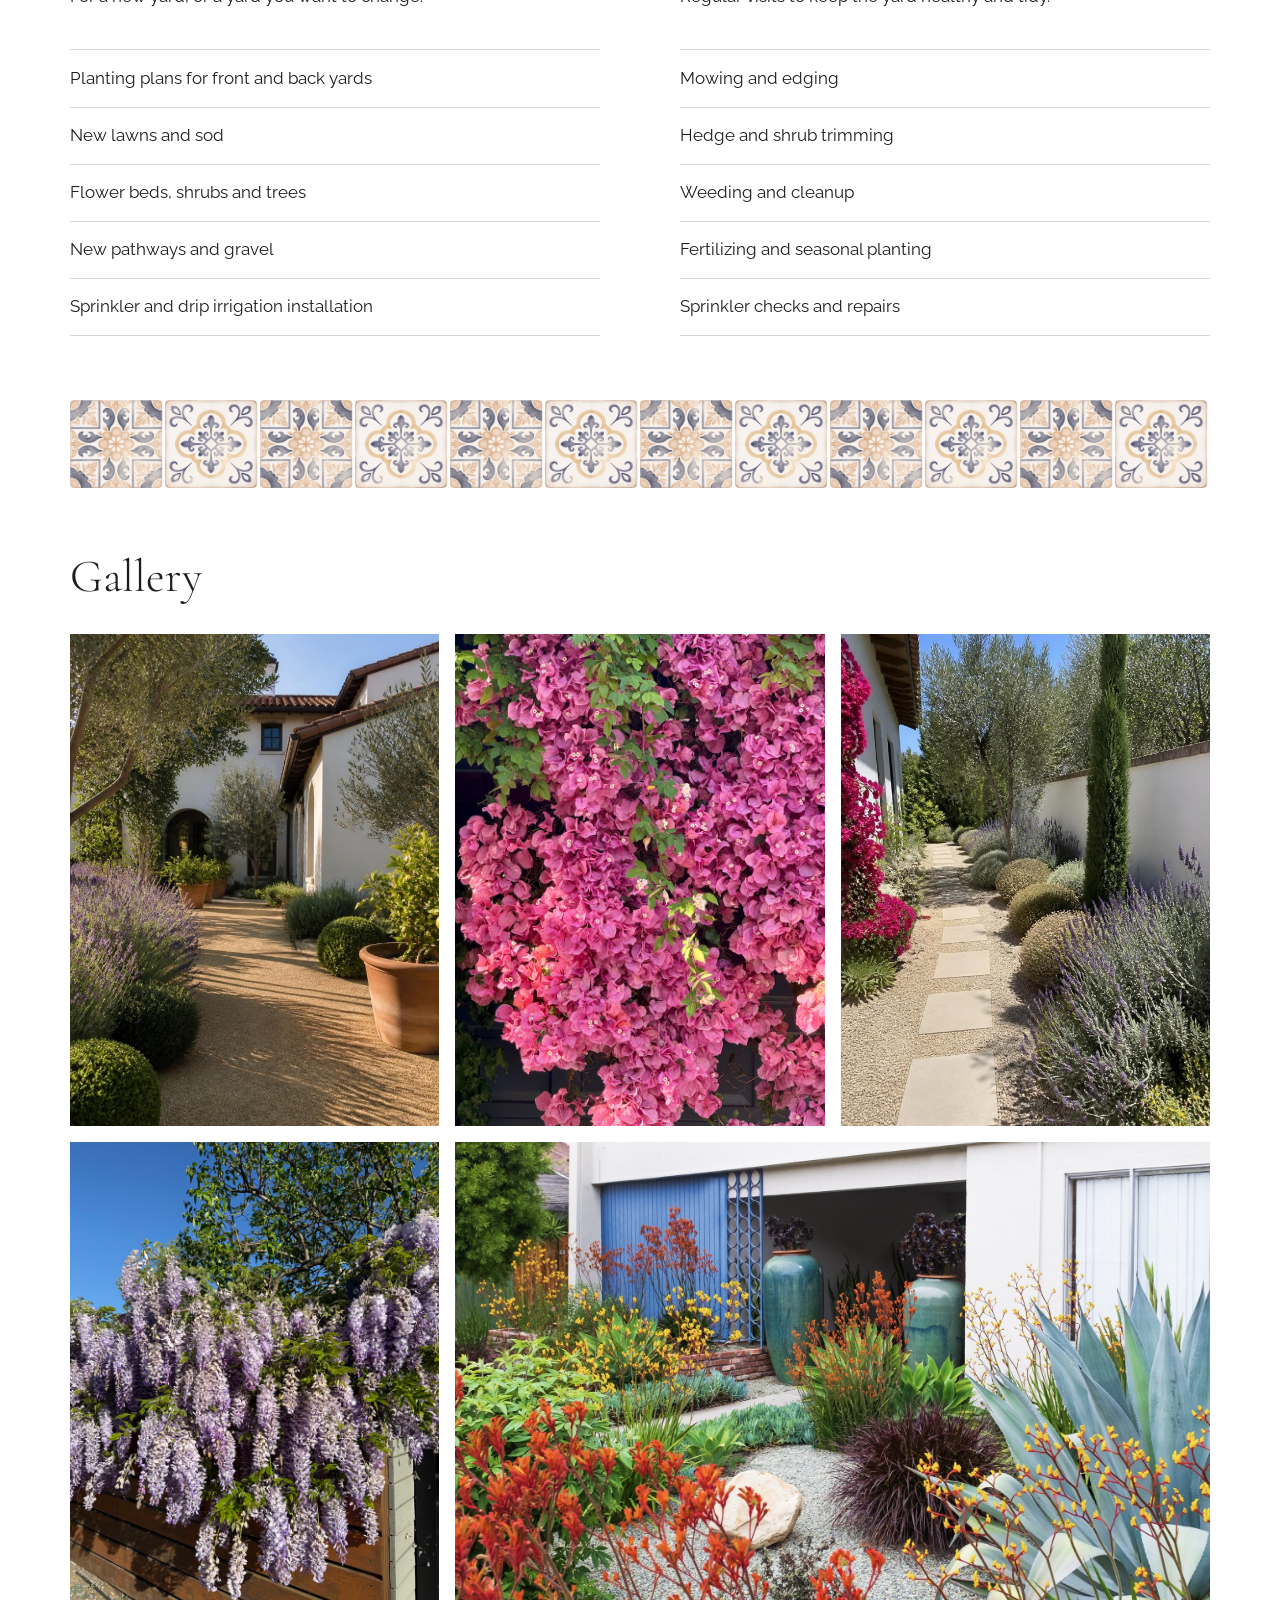
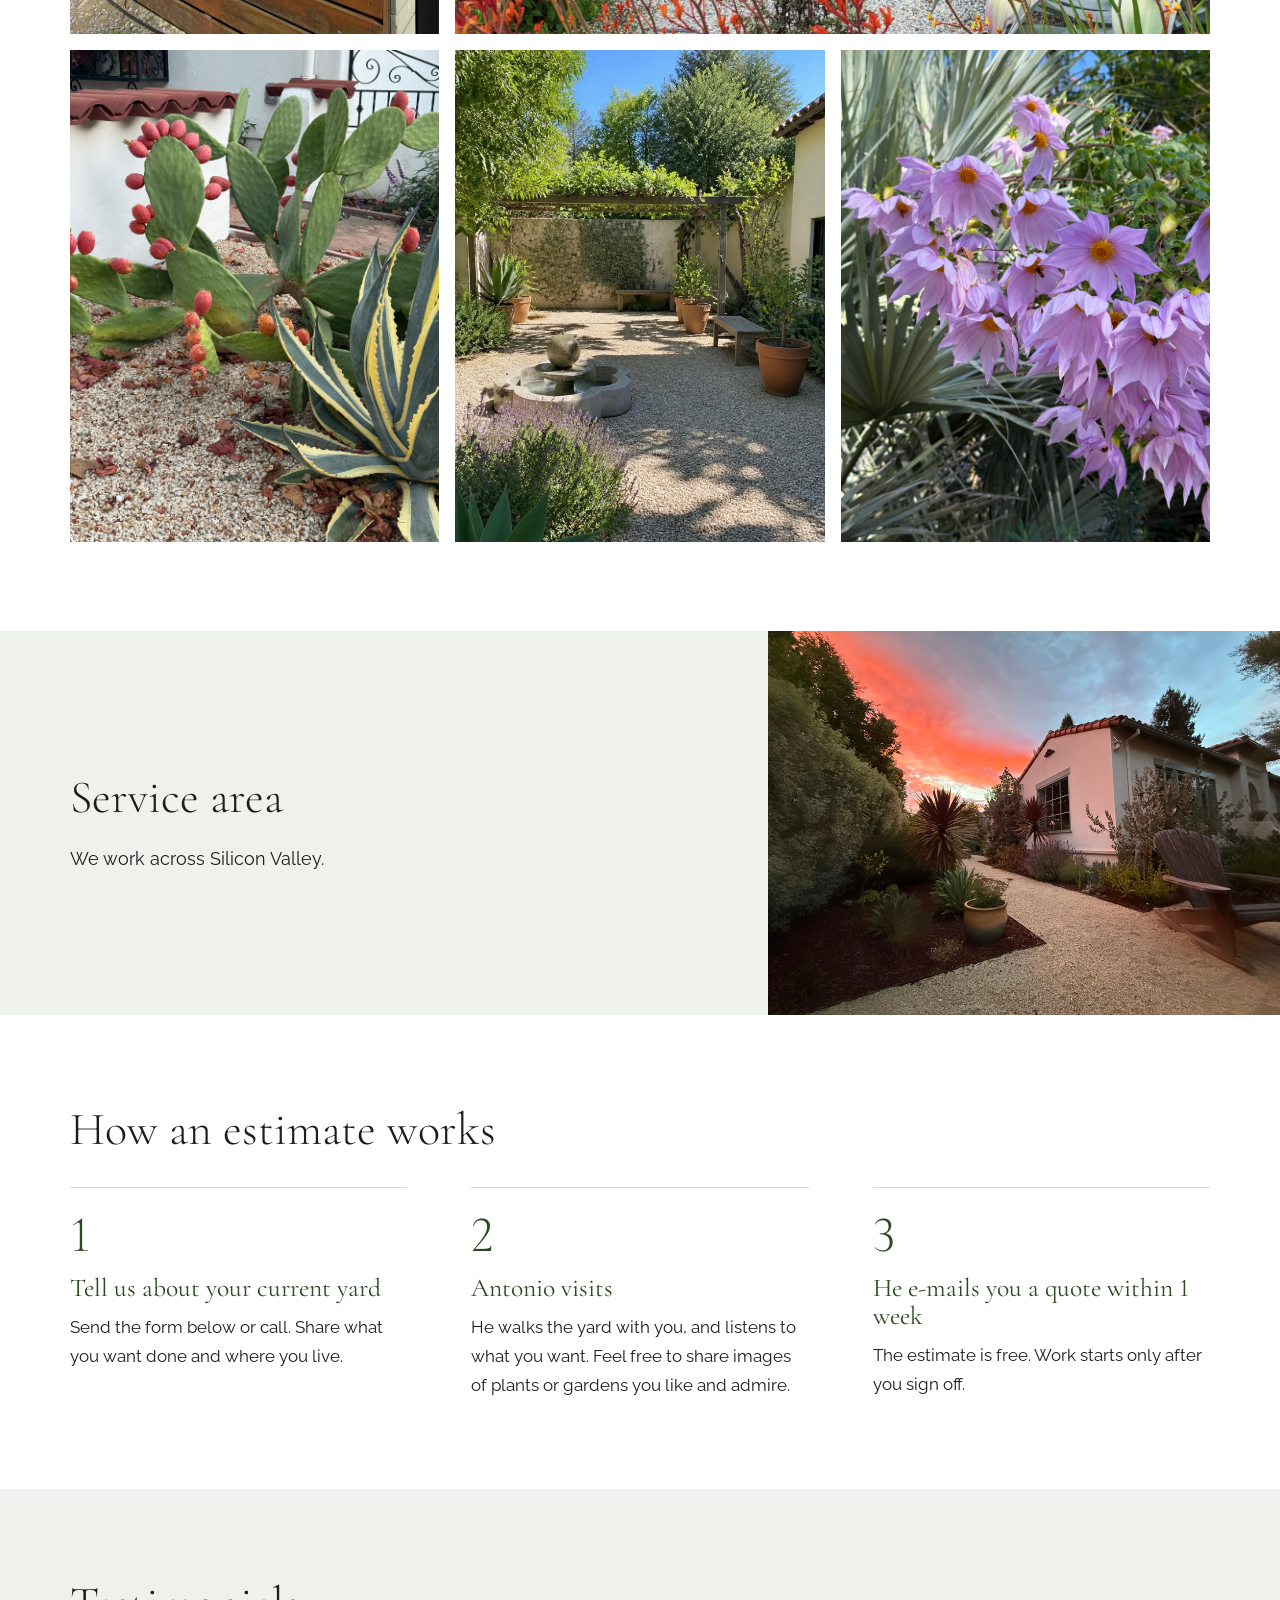
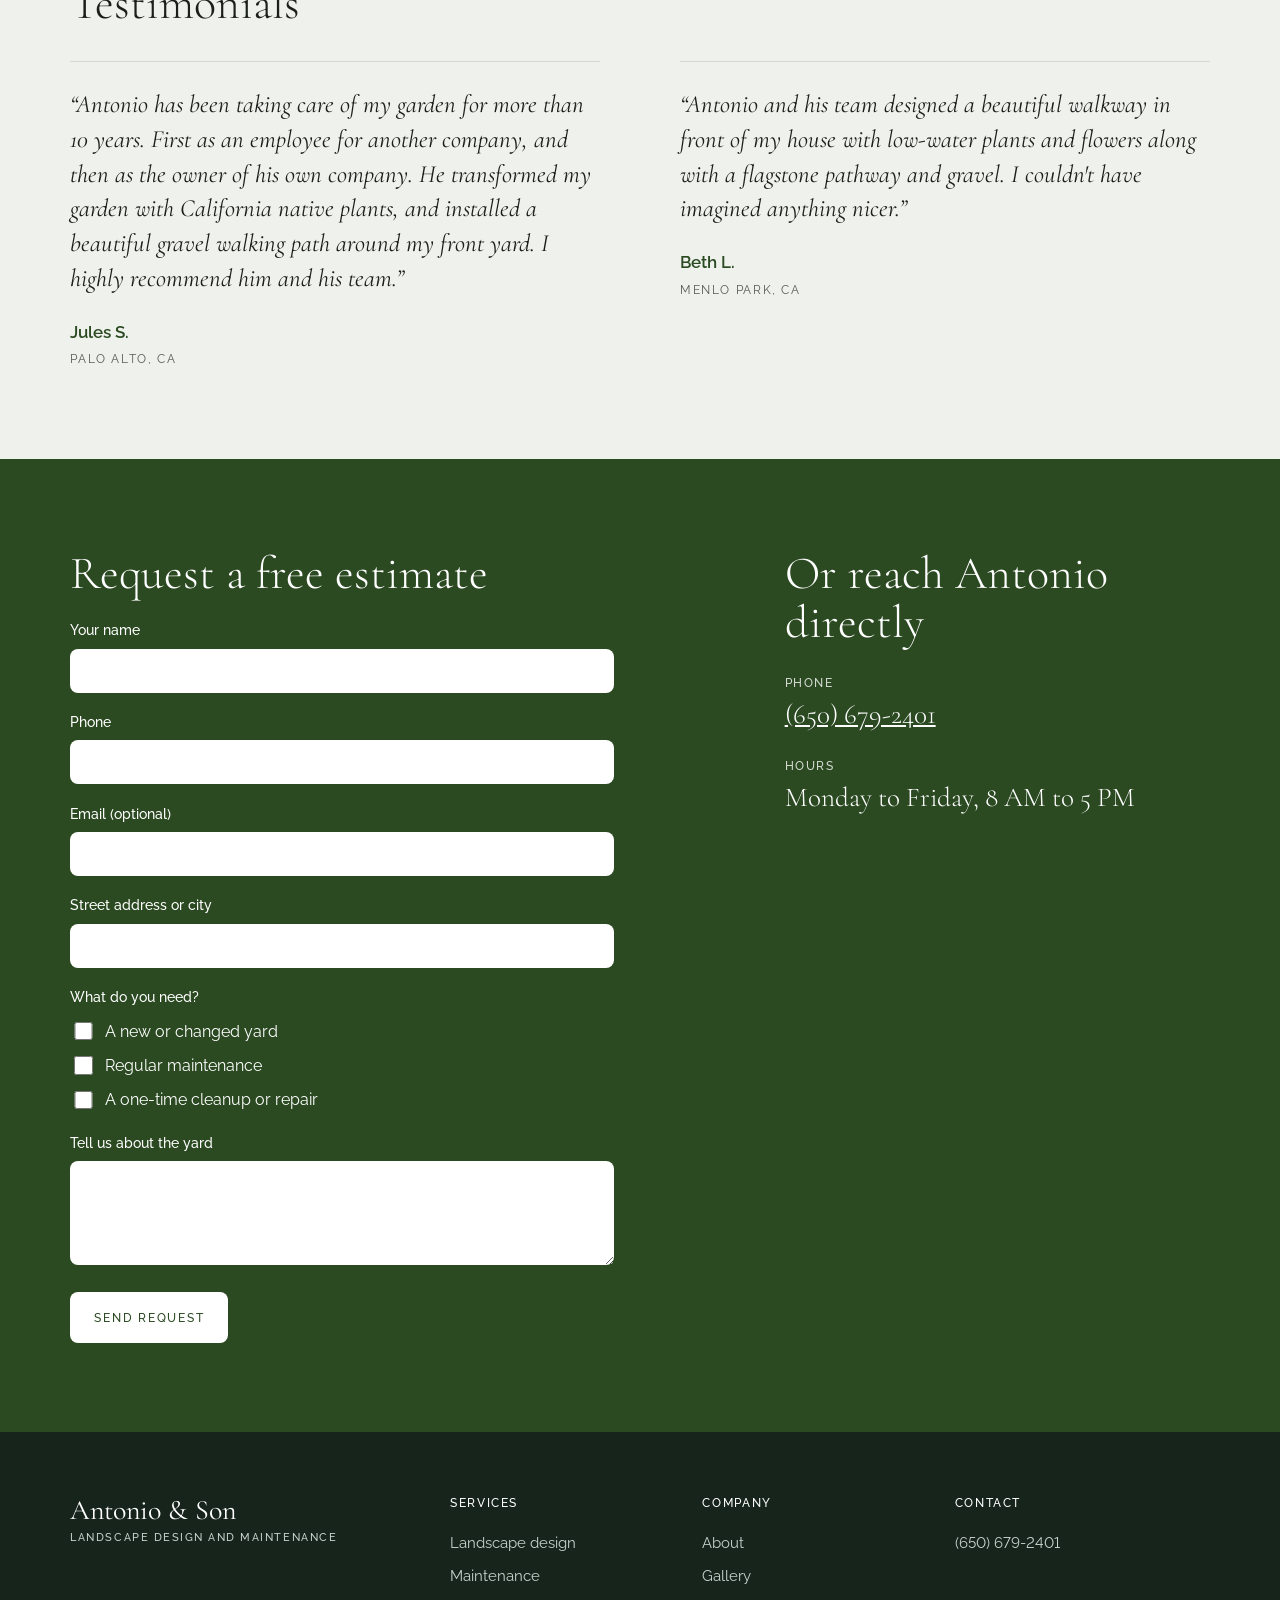
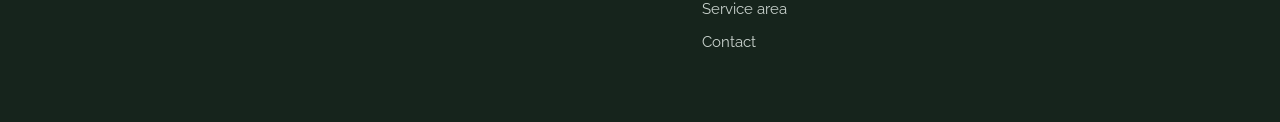
==== commit 079f5060: "Add tile strip between Services and Gallery" ====
--- a/index.html
+++ b/index.html
@@ -84,6 +84,8 @@
     </div>
   </div>
 </section>
+
+<div class="tiles" role="presentation"></div>
 
 <section id="gallery" class="band gallery">
   <h2>Gallery</h2>
--- a/styles.css
+++ b/styles.css
@@ -67,6 +67,9 @@
 .about > div{padding:clamp(2.5rem,6vw,5rem) var(--pad)}
 .about p{font-size:1.15rem;margin-top:0}
 .about p + p{margin-top:1rem}
+.tiles{height:5.5rem;margin:0 var(--pad);background:url(images/tile-border.png) left center/auto 100% round}
+.services{padding-bottom:clamp(2.5rem,5vw,4rem)}
+.gallery{padding-top:clamp(2.5rem,5vw,4rem)}
 .grid{display:grid;grid-template-columns:repeat(3,1fr);gap:1rem;margin-top:2rem}
 .grid img{display:block;width:100%;height:100%;aspect-ratio:3/4;object-fit:cover}
 .grid .wide{grid-column:span 2;aspect-ratio:auto;height:0;min-height:100%}
@@ -94,7 +97,7 @@
 .contact{background:var(--leaf);color:#fff;display:grid;grid-template-columns:minmax(0,3fr) minmax(0,2fr);gap:3rem clamp(2rem,6vw,6rem);padding:clamp(3.5rem,7vw,6rem) var(--pad)}
 form{display:grid;gap:1.1rem;max-width:34rem}
 form label{display:grid;gap:.35rem;font-size:.9rem;font-weight:500}
-input[type=text],input[type=tel],input[type=email],textarea{font:400 1.0625rem var(--body);padding:.75rem .8rem;border:0;border-radius:0;background:#fff;color:var(--ink);width:100%}
+input[type=text],input[type=tel],input[type=email],textarea{font:400 1.0625rem var(--body);padding:.75rem .8rem;border:0;border-radius:8px;background:#fff;color:var(--ink);width:100%}
 fieldset{border:0;margin:0;padding:0;display:grid;gap:.45rem}
 legend{font-size:.9rem;font-weight:500;padding:0;margin-bottom:.5rem}
 form .check{display:flex;gap:.6rem;align-items:center;font-weight:400;font-size:1rem}
@@ -134,6 +137,7 @@
   .hero,.contact,.about,.area{grid-template-columns:minmax(0,1fr)}
   .about img{order:2;max-height:22rem}
   footer{grid-template-columns:minmax(0,1fr) minmax(0,1fr)}
+  .tiles{height:3.6rem}
   .grid{grid-template-columns:1fr 1fr;gap:.6rem}
   .grid .wide,.grid img:last-child{grid-column:span 2;aspect-ratio:4/3;height:auto;min-height:0}
   dd,footer a{overflow-wrap:anywhere}
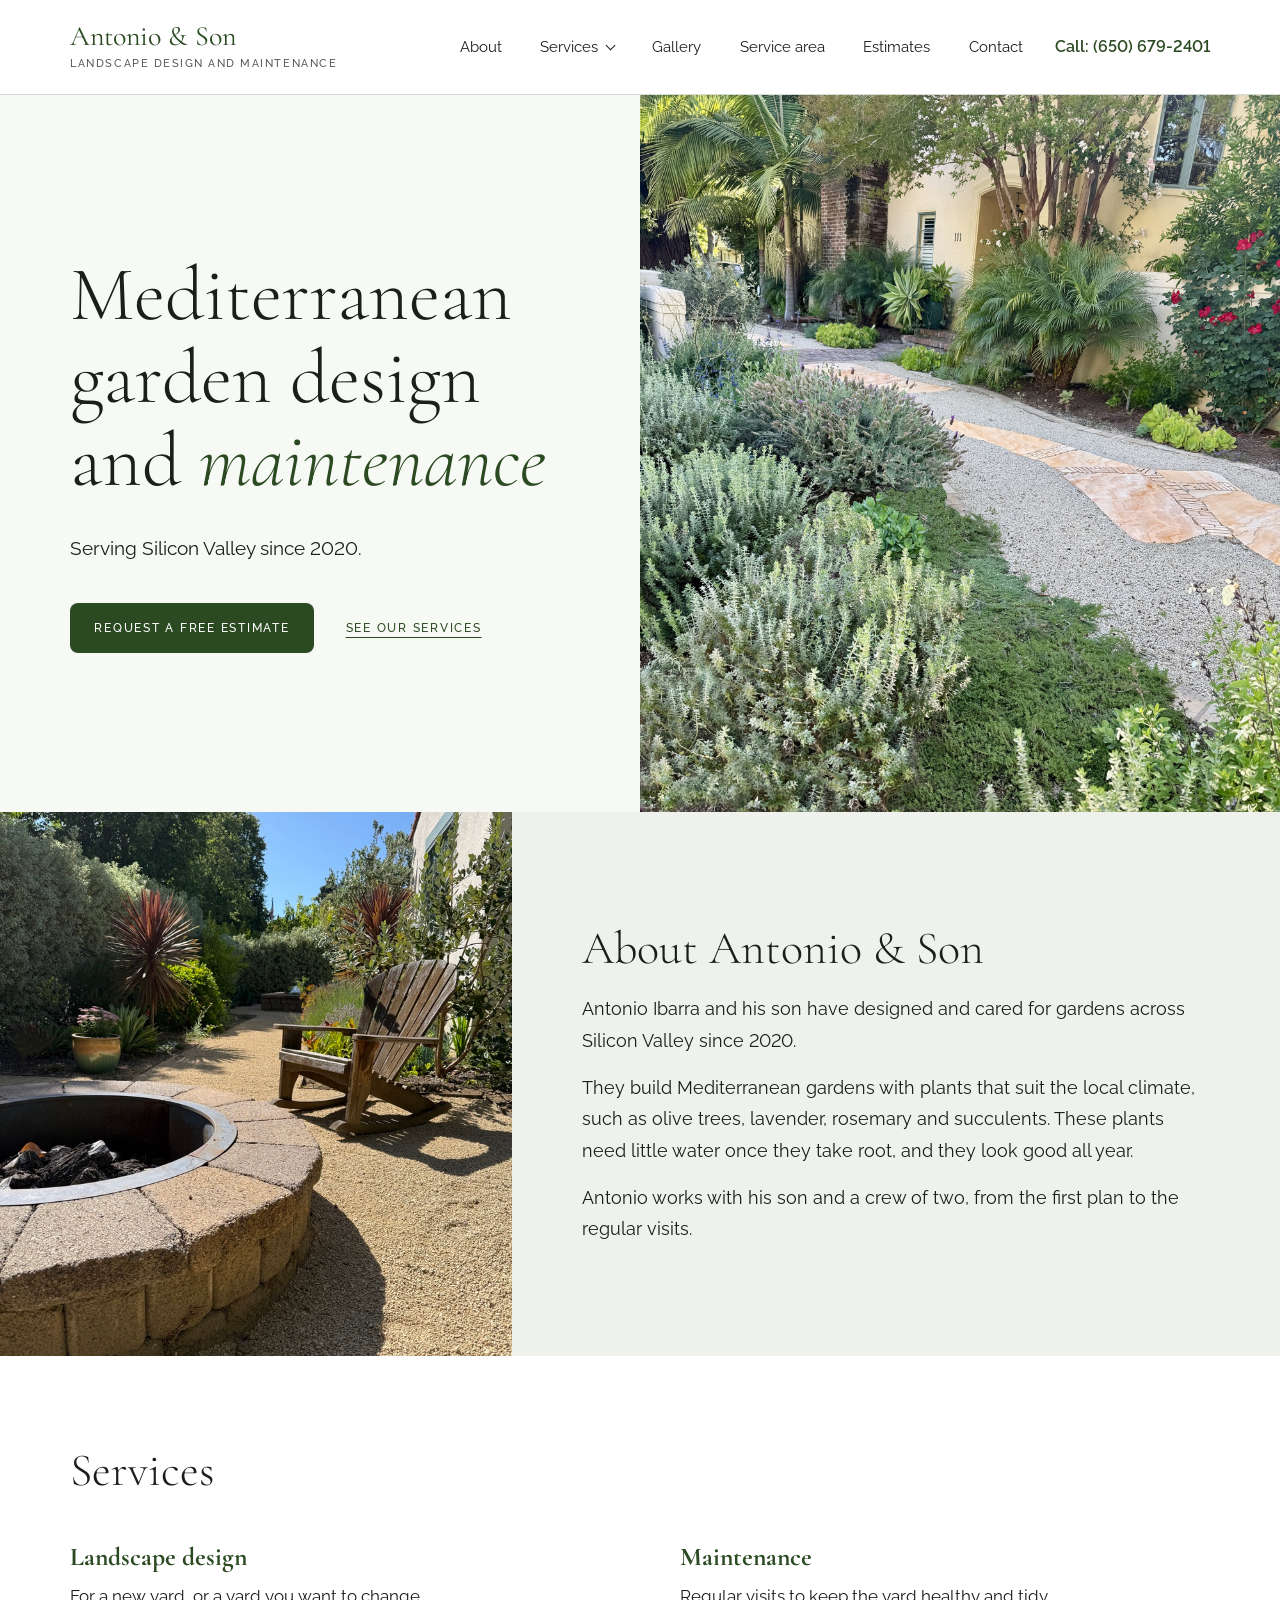
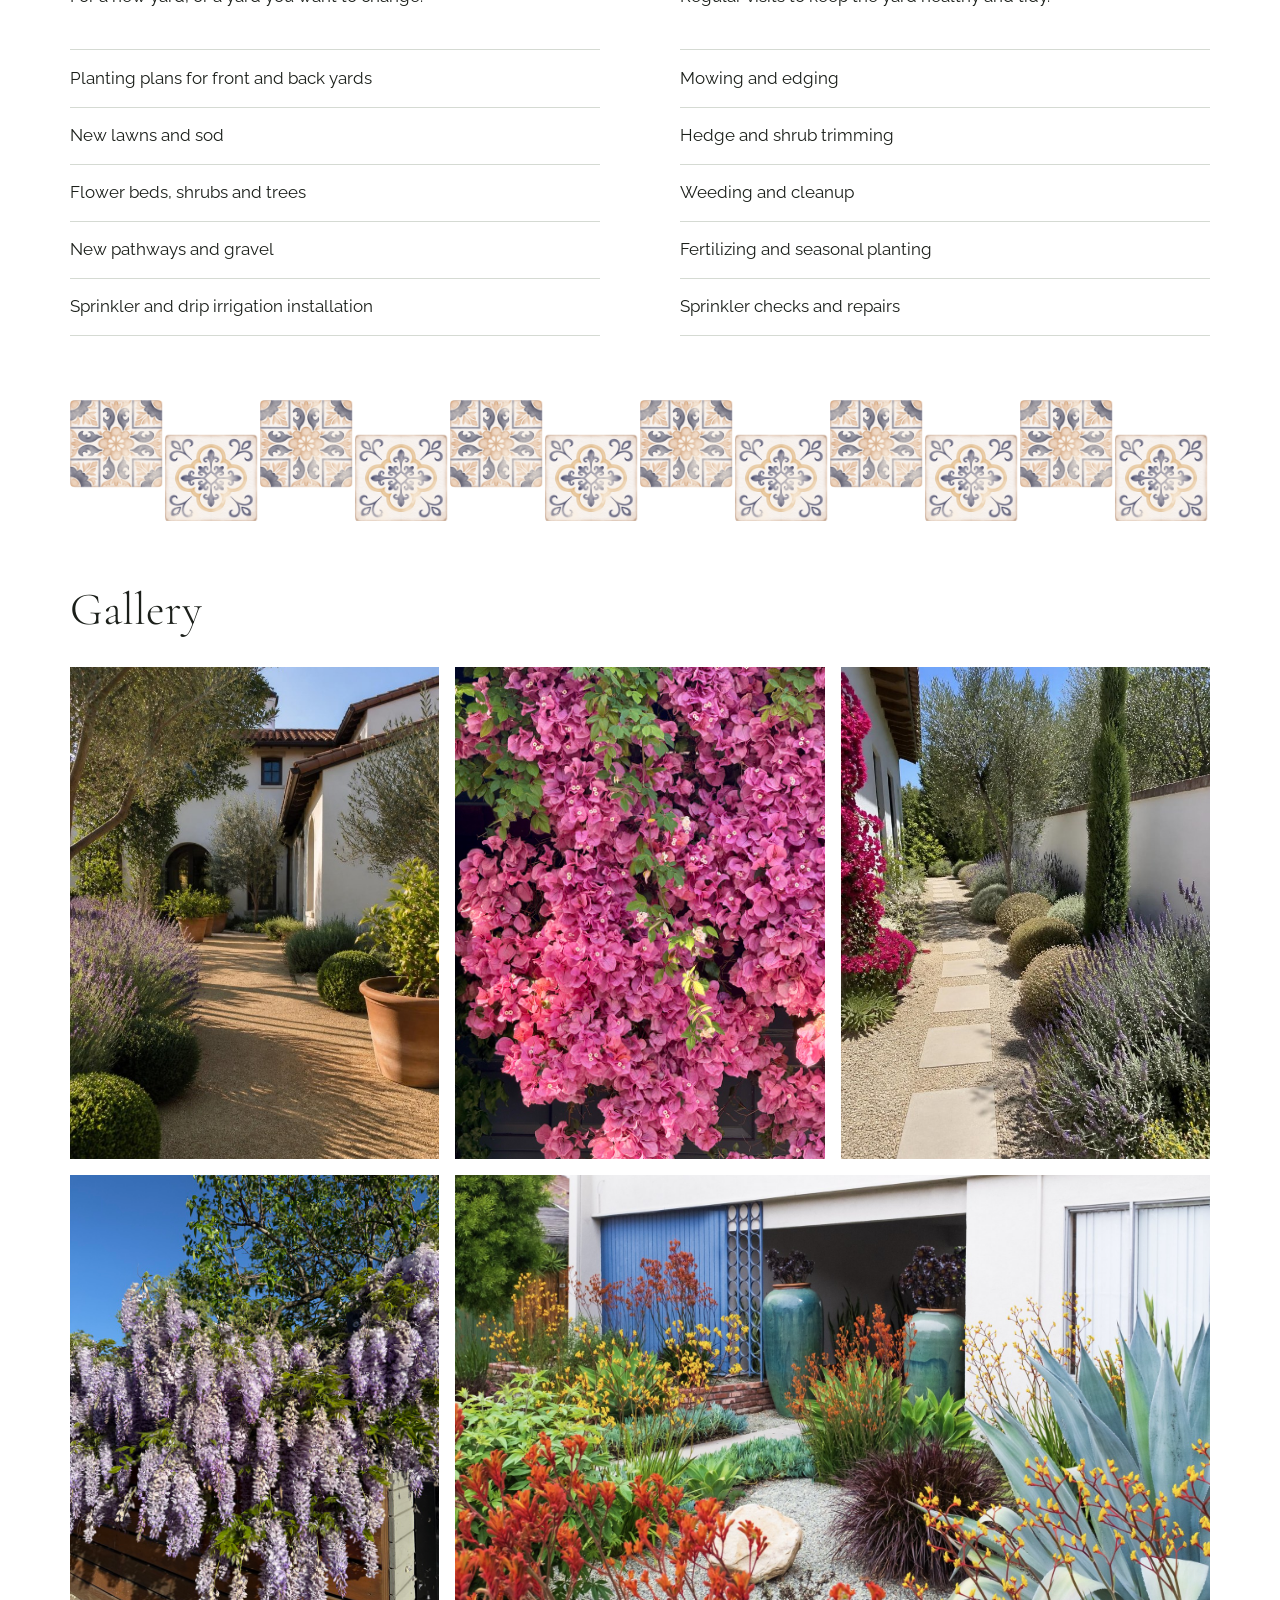
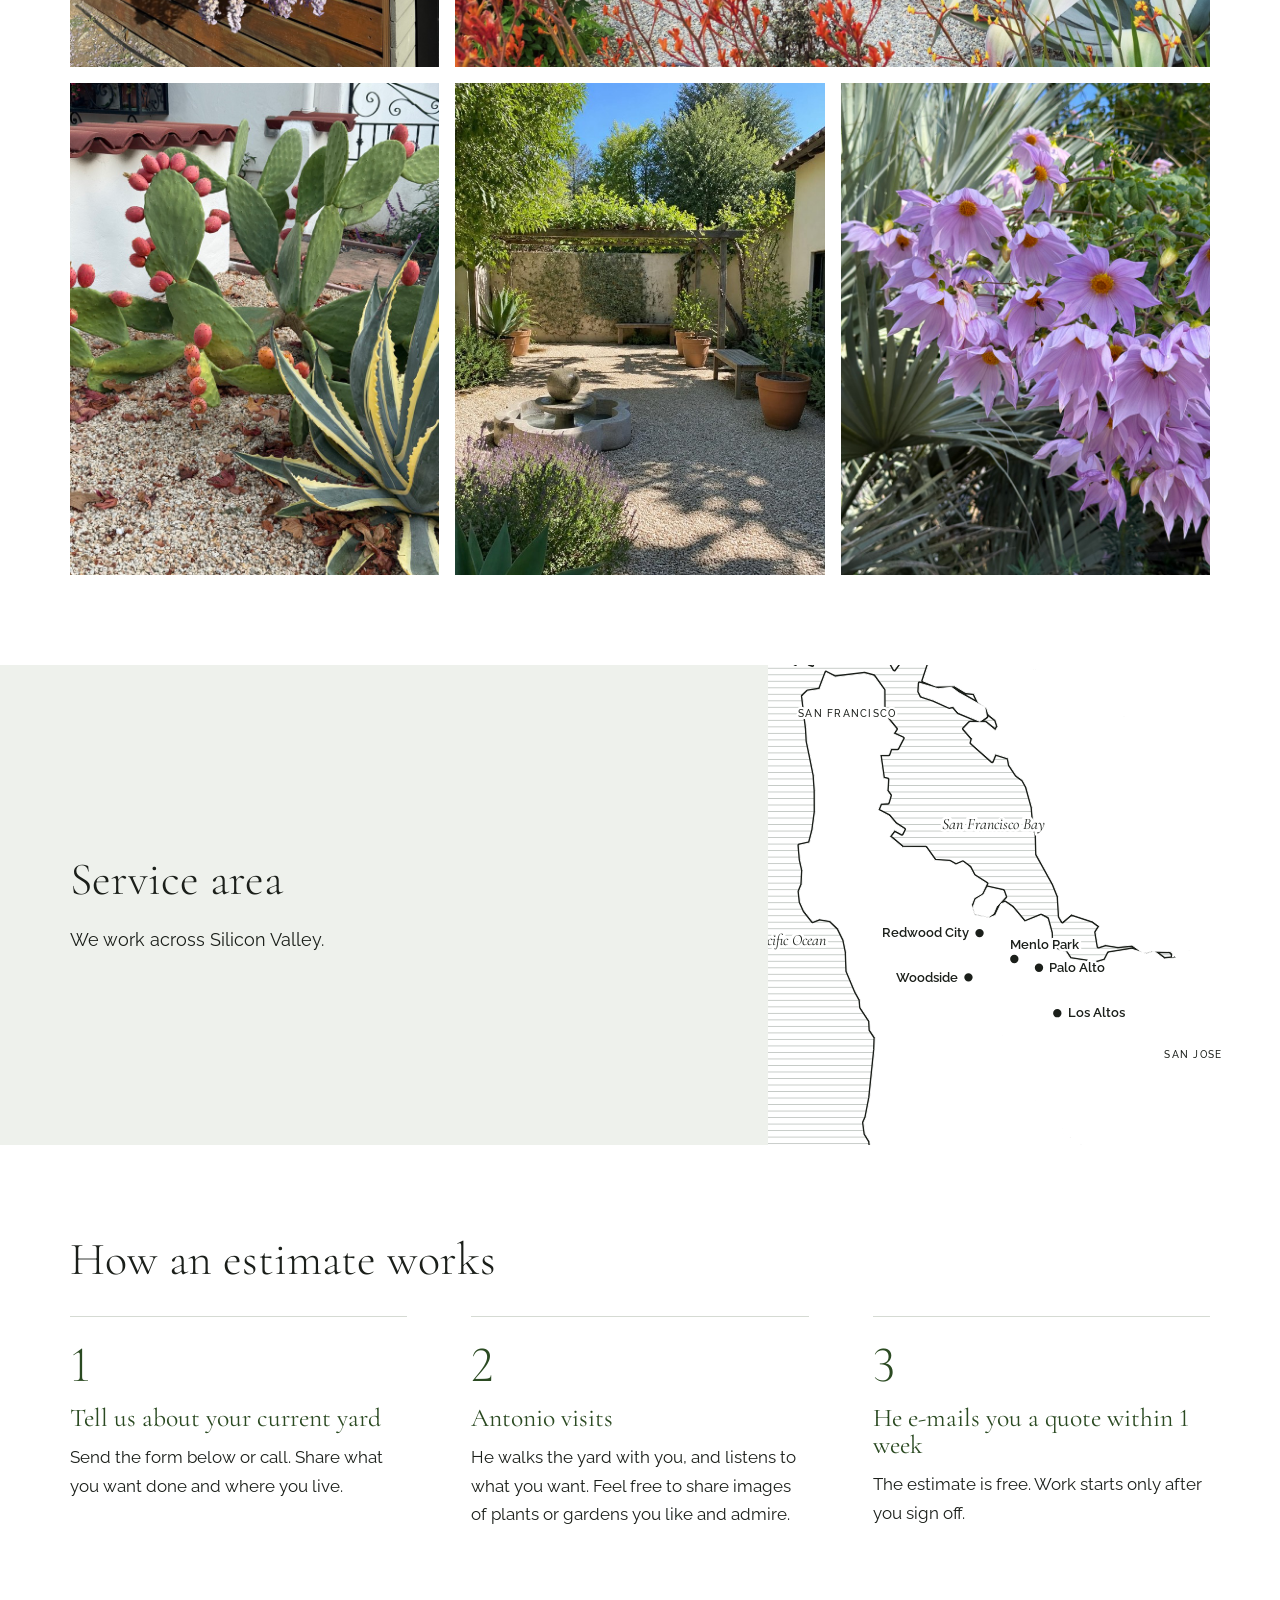
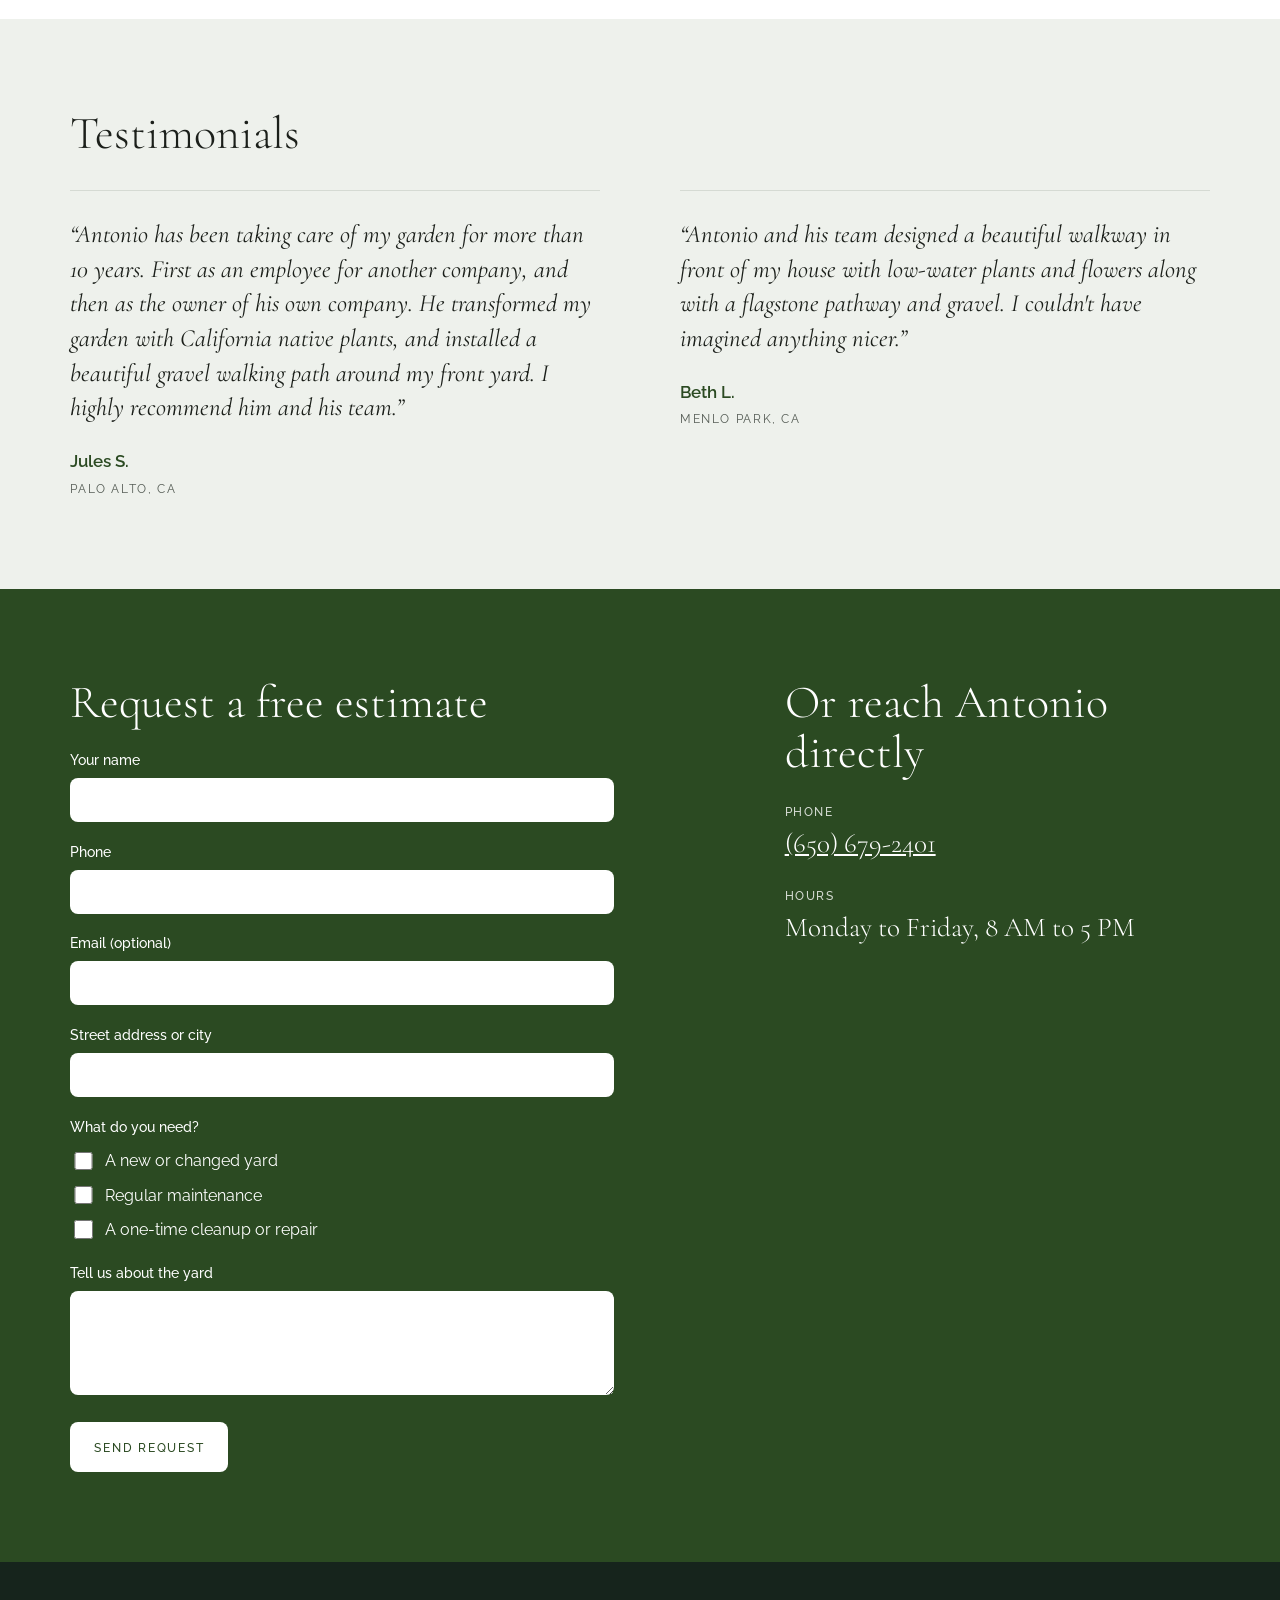
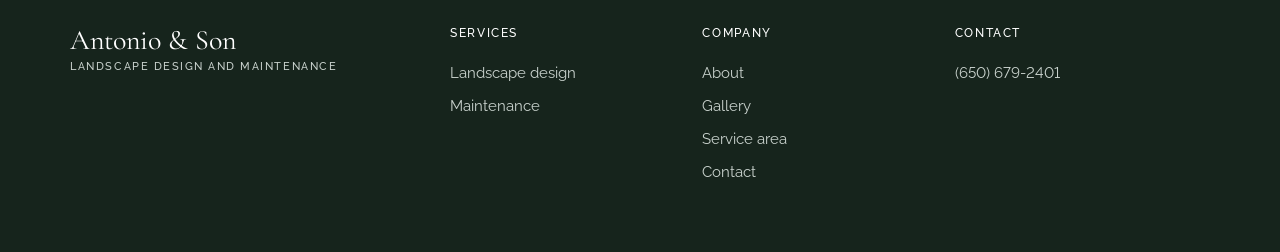
==== commit b477ab64: "Add service area map" ====
--- a/index.html
+++ b/index.html
@@ -108,7 +108,21 @@
   <!-- TODO: list the cities Antonio works in, if he wants to be more specific -->
   <p>We work across Silicon Valley.</p>
   </div>
-  <img src="images/sunset-garden.jpg" width="1024" height="768" loading="lazy" alt="A gravel path and planting beds beside a stucco house at sunset">
+  <svg class="map" viewBox="0 0 620 516" preserveAspectRatio="xMidYMid slice" role="img" aria-label="Map of the San Francisco Peninsula with dots on Redwood City, Woodside, Menlo Park, Palo Alto and Los Altos">
+    <defs><pattern id="hatch" width="7" height="7" patternUnits="userSpaceOnUse"><path d="M0 3.5H7"/></pattern><path id="landshape" d="M209.9 -66.6L226.6 -67.1L236.4 -73.2L243.4 -72.1L253.3 -62.9L253.7 -57.6L270.8 -50.2L276.0 -42.0L273.2 -38.2L284.3 -27.0L289.8 -18.9L297.9 -12.0L296.7 -0.6L309.7 5.7L316.2 1.8L322.1 5.4L327.7 13.3L392.7 18.8L403.0 27.8L414.2 34.2L425.3 48.9L416.5 55.9L415.8 62.5L430.7 74.4L442.6 78.8L450.6 87.3L485.2 77.1L574.0 50.1L651.9 25.5L680.7 18.0L725.2 0.9L726.7 2.4L726.6 3.5L726.6 40.1L726.9 238.7L734.3 247.5L750.5 254.1L762.8 253.2L768.3 271.2L775.5 273.3L786.6 284.4L786.2 285.5L785.3 288.4L785.3 290.3L784.8 291.2L784.1 290.7L636.4 290.3L618.7 289.6L515.9 288.7L504.1 300.8L485.9 307.4L474.8 314.7L474.2 314.6L473.1 314.0L473.2 312.4L472.3 312.6L469.7 313.9L470.9 312.2L470.7 309.1L469.4 309.3L470.0 309.6L468.5 309.5L468.2 309.2L468.3 308.0L468.3 307.9L465.6 307.9L447.1 307.5L445.4 308.2L440.7 309.4L437.5 309.2L426.2 301.1L410.9 302.5L397.5 300.4L390.0 302.8L387.4 287.3L391.5 280.8L383.8 275.1L360.9 267.6L351.3 275.7L348.3 270.5L347.0 248.8L341.6 235.5L323.9 203.5L323.4 182.7L320.6 173.0L319.0 153.2L313.0 131.3L308.8 123.6L301.9 118.6L294.6 107.5L293.2 100.0L278.9 95.5L275.7 103.5L253.4 83.8L254.6 79.2L245.3 68.6L251.7 61.9L268.7 62.0L279.3 70.7L282.0 66.0L279.8 59.2L272.0 52.9L269.8 46.2L260.9 40.3L256.3 30.5L247.2 29.5L235.3 22.4L215.0 22.6L201.5 17.1L209.4 -6.9L221.2 -8.6L216.9 -35.5L207.1 -59.6L209.9 -66.6ZM199.7 33.4L197.2 28.4L197.8 19.6L217.7 25.5L232.0 24.0L239.9 29.8L267.9 45.5L269.7 55.5L262.5 60.6L239.1 50.7L233.8 44.3L229.6 45.3L212.7 37.7L199.7 33.4ZM686.9 -240.7L697.8 -240.1L703.9 -235.6L711.5 -234.5L712.2 -224.7L708.1 -209.4L699.6 -210.7L694.0 -207.7L684.9 -209.8L678.9 -200.3L664.8 -204.0L664.7 -216.8L666.8 -227.7L679.1 -230.6L682.5 -239.7L686.9 -240.7ZM716.1 -170.6L711.1 -181.9L721.2 -180.2L721.8 -175.1L716.1 -170.6ZM709.6 -142.8L715.3 -138.0L715.2 -126.1L721.1 -120.4L722.3 -107.0L726.4 -96.6L727.0 -89.2L720.7 -84.8L722.4 -79.4L716.5 -71.0L720.6 -66.9L714.4 -59.8L715.1 -54.6L711.3 -45.0L715.2 -38.2L712.3 -32.6L723.2 -31.6L730.3 -34.8L740.6 -21.3L736.6 -11.5L731.8 -11.7L729.0 1.4L726.7 2.4L725.2 0.9L680.7 18.0L651.9 25.5L574.0 50.1L485.2 77.1L450.6 87.3L442.6 78.8L430.7 74.4L415.8 62.5L416.5 55.9L425.3 48.9L414.2 34.2L403.0 27.8L392.7 18.8L327.7 13.3L322.1 5.4L316.2 1.8L309.7 5.7L296.7 -0.6L297.9 -12.0L289.8 -18.9L284.3 -27.0L273.2 -38.2L276.0 -42.0L270.8 -50.2L253.7 -57.6L253.3 -62.9L243.4 -72.1L236.4 -73.2L226.6 -67.1L209.9 -66.6L201.4 -67.1L202.2 -75.0L191.4 -76.6L181.6 -81.0L173.8 -74.4L160.1 -76.0L159.6 -86.0L153.8 -93.4L143.9 -96.9L143.2 -103.1L130.7 -123.1L141.6 -123.1L149.7 -114.6L155.2 -119.1L158.0 -128.6L163.2 -134.6L169.0 -133.3L178.1 -147.2L174.6 -152.0L173.0 -165.4L196.8 -156.0L206.9 -164.3L219.0 -163.7L225.8 -172.4L230.4 -173.9L237.1 -187.8L242.4 -189.1L244.5 -198.8L257.3 -205.1L278.2 -203.5L293.5 -200.1L302.0 -192.5L308.1 -180.4L324.0 -173.7L334.8 -179.0L347.1 -188.5L360.0 -192.6L376.6 -200.0L386.8 -198.5L396.8 -202.9L407.8 -205.0L428.5 -201.2L441.3 -195.4L461.3 -196.9L468.7 -192.3L482.6 -189.1L497.2 -190.7L513.1 -181.5L524.5 -180.7L537.9 -173.7L554.3 -169.5L574.9 -167.8L587.6 -172.3L601.0 -171.1L614.3 -161.8L622.1 -160.4L623.9 -164.8L632.9 -162.1L638.6 -171.3L629.8 -178.7L620.7 -174.4L612.3 -178.0L615.7 -182.9L623.5 -183.7L632.9 -191.4L636.3 -199.8L646.5 -204.6L657.4 -199.1L660.9 -194.9L668.4 -196.1L678.1 -190.1L687.4 -180.7L691.9 -171.7L697.0 -172.3L707.7 -180.7L710.5 -161.1L709.6 -142.8ZM645.7 -231.5L656.5 -234.9L664.8 -228.7L663.8 -203.7L650.7 -204.7L645.2 -207.3L644.4 -225.7L645.7 -231.5ZM530.0 -179.5L525.1 -191.7L520.5 -196.0L526.2 -201.2L532.9 -179.9L530.0 -179.5ZM517.9 -194.2L523.7 -191.6L526.1 -184.9L514.2 -183.4L513.1 -188.2L517.9 -194.2ZM155.0 96.2L80.1 96.3L77.1 81.9L76.4 68.7L72.1 33.4L77.4 28.2L90.4 26.3L97.3 8.1L106.9 13.1L138.5 9.3L148.5 12.0L159.2 26.9L159.3 48.6L164.1 58.5L172.5 68.8L169.3 73.9L179.8 78.6L174.1 89.6L166.8 89.5L164.5 96.1L155.0 96.2ZM170.6 4.9L164.7 -5.7L171.9 -9.5L175.8 -2.2L170.6 4.9ZM501.8 -618.8L503.4 -619.0L508.5 -618.2L514.9 -617.6L516.0 -617.8L518.1 -618.6L526.8 -617.1L538.3 -611.0L551.4 -607.8L564.1 -608.6L569.3 -605.5L571.8 -605.5L574.4 -611.2L580.6 -613.2L585.0 -607.9L594.1 -611.6L602.5 -617.9L613.7 -615.4L620.7 -618.1L632.2 -605.4L631.8 -574.8L633.2 -574.8L633.2 -542.8L633.0 -475.9L633.2 -425.1L701.8 -424.5L699.7 -423.0L694.2 -411.0L693.6 -409.2L693.5 -401.3L696.7 -394.6L694.5 -387.5L695.9 -372.3L695.6 -344.7L689.6 -329.7L688.0 -325.0L686.7 -323.4L682.6 -321.6L679.6 -321.4L675.5 -322.3L665.9 -315.5L654.6 -311.7L642.3 -295.1L638.7 -292.4L634.3 -269.6L624.4 -251.2L620.9 -252.8L602.2 -235.2L559.2 -208.9L536.2 -217.9L530.9 -221.2L516.2 -216.7L513.4 -208.9L504.9 -203.1L496.9 -201.1L487.9 -206.1L484.3 -214.1L483.5 -226.6L471.7 -224.9L457.4 -220.4L450.7 -221.3L442.3 -218.1L432.8 -229.1L426.4 -229.0L414.9 -235.9L416.1 -240.1L428.8 -245.5L434.5 -252.7L428.7 -266.5L421.6 -275.0L410.4 -273.4L392.4 -273.2L381.3 -268.8L379.9 -254.2L373.6 -241.6L358.4 -226.6L344.5 -210.1L334.0 -192.4L319.5 -191.6L313.5 -198.6L304.5 -204.8L295.2 -215.8L288.1 -207.2L282.6 -213.4L270.5 -210.8L259.7 -218.6L258.4 -222.3L247.1 -214.0L235.1 -212.0L229.6 -227.1L221.2 -238.9L211.2 -248.4L192.7 -260.9L179.6 -266.4L162.8 -275.5L151.4 -278.4L145.6 -289.0L148.0 -288.8L163.9 -289.1L224.2 -288.5L290.3 -288.4L290.9 -296.8L284.7 -300.2L276.8 -309.7L276.4 -317.2L283.1 -323.9L283.2 -334.2L291.2 -338.9L289.8 -353.3L283.4 -365.6L290.4 -370.8L289.3 -377.4L278.2 -378.0L275.6 -380.8L278.7 -389.8L295.0 -388.8L284.7 -407.1L287.7 -413.3L283.0 -426.8L379.5 -426.9L381.9 -438.7L377.1 -447.4L373.7 -465.7L370.7 -468.1L362.9 -486.1L348.9 -503.3L345.4 -511.3L338.2 -520.1L337.3 -527.3L339.3 -540.3L346.4 -563.7L352.1 -577.5L351.2 -592.6L353.2 -596.9L377.0 -597.6L384.6 -600.4L395.4 -590.3L401.6 -580.5L410.9 -576.2L415.9 -576.0L426.6 -585.8L433.7 -588.5L448.7 -605.1L459.7 -608.8L464.6 -614.2L474.9 -611.0L486.0 -610.9L496.4 -614.2L501.8 -618.8ZM423.7 -225.2L423.0 -220.1L412.3 -219.2L407.4 -233.4L421.3 -228.5L423.7 -225.2ZM484.4 -210.7L493.2 -204.3L493.3 -198.4L472.0 -199.3L484.4 -210.7ZM607.6 -226.3L604.2 -228.5L618.7 -241.8L621.6 -233.1L618.5 -227.8L607.6 -226.3ZM-431.4 -850.9L-352.9 -851.6L-353.2 -877.7L-315.3 -876.8L-315.1 -888.8L-278.7 -889.3L-264.5 -887.8L-220.5 -887.1L-137.8 -886.9L-129.0 -875.3L-122.3 -877.3L-120.1 -877.1L-117.2 -869.9L-109.5 -866.8L-96.1 -852.8L-88.0 -847.3L-87.6 -833.2L-78.8 -824.5L-71.5 -813.0L-68.4 -803.7L-60.6 -799.7L-63.1 -794.0L-61.8 -785.2L-55.3 -782.5L-49.1 -767.0L-35.8 -763.0L-18.8 -763.6L-18.2 -762.9L-12.6 -752.5L-13.3 -748.2L-3.7 -735.6L-5.1 -729.6L-2.5 -726.9L-2.9 -714.4L-9.6 -703.3L-5.7 -691.4L-16.9 -673.4L-18.1 -670.3L-7.2 -653.4L-8.3 -645.6L-0.3 -642.0L-0.6 -637.4L11.4 -636.0L23.9 -627.7L31.4 -620.2L34.3 -611.2L35.1 -610.4L45.9 -607.5L52.0 -602.6L51.3 -582.2L60.6 -567.0L61.8 -559.3L70.9 -560.4L76.6 -554.9L77.0 -548.6L93.7 -544.7L95.7 -536.4L87.9 -529.0L85.1 -519.6L102.1 -503.6L105.3 -491.1L117.6 -481.5L111.0 -471.1L118.1 -464.1L123.4 -463.3L132.1 -455.2L136.6 -446.3L146.7 -432.3L154.1 -417.3L147.9 -412.9L149.8 -404.2L147.2 -397.2L152.4 -389.2L158.5 -391.0L157.3 -379.4L167.8 -365.5L173.1 -367.6L177.8 -353.4L178.5 -335.3L184.3 -327.6L177.4 -322.9L179.5 -313.3L172.3 -312.9L171.2 -305.2L173.5 -293.4L172.6 -291.7L170.1 -290.8L152.6 -294.0L145.7 -289.0L145.6 -289.0L151.4 -278.4L147.0 -271.0L130.3 -262.8L122.9 -256.0L114.7 -256.3L95.1 -253.4L86.4 -250.2L81.6 -251.2L80.1 -252.3L77.3 -255.4L76.6 -256.6L74.9 -260.9L73.0 -268.8L65.6 -278.5L52.1 -291.1L42.4 -292.8L41.5 -300.1L36.6 -309.2L37.5 -311.8L35.6 -313.2L28.6 -313.0L18.7 -317.5L11.4 -310.8L-3.9 -311.9L-5.6 -309.0L-20.0 -310.9L-32.2 -318.3L-41.4 -318.2L-45.4 -322.2L-55.6 -323.8L-70.4 -333.3L-82.0 -333.2L-192.6 -427.8L-196.8 -429.0L-196.1 -430.7L-199.0 -431.5L-199.9 -430.8L-202.7 -430.4L-202.9 -424.8L-215.6 -421.5L-222.8 -422.9L-225.1 -423.5L-232.0 -426.7L-235.9 -428.0L-238.6 -422.5L-247.2 -422.8L-255.7 -418.8L-256.4 -418.2L-255.4 -413.3L-261.6 -409.5L-276.4 -422.2L-287.0 -429.4L-285.8 -432.7L-293.8 -442.4L-297.5 -435.7L-298.5 -425.7L-304.1 -416.9L-311.1 -430.3L-306.7 -443.1L-306.0 -462.0L-315.3 -480.8L-318.2 -491.2L-325.6 -494.1L-327.0 -505.0L-334.2 -516.8L-338.1 -517.9L-346.7 -539.9L-350.9 -545.9L-356.9 -547.6L-371.8 -562.2L-390.9 -576.2L-406.6 -584.6L-418.3 -588.1L-420.9 -593.5L-431.4 -594.2L-450.6 -613.6L-455.1 -619.8L-467.8 -626.6L-472.1 -633.8L-486.7 -641.8L-491.6 -647.5L-491.0 -655.8L-494.4 -663.0L-514.1 -677.8L-515.8 -685.3L-532.3 -713.0L-538.9 -718.4L-540.3 -725.6L-546.7 -734.8L-555.0 -740.1L-556.1 -748.7L-561.1 -756.9L-567.2 -761.1L-576.1 -773.2L-584.4 -776.4L-593.9 -783.8L-596.6 -788.8L-608.9 -792.5L-618.1 -800.0L-624.6 -816.5L-624.1 -816.5L-621.0 -813.1L-613.9 -812.3L-612.9 -815.6L-612.4 -816.3L-608.9 -815.6L-599.5 -825.3L-563.2 -823.7L-511.5 -824.0L-511.6 -849.4L-461.2 -849.9L-445.5 -850.9L-431.4 -850.9ZM136.5 -37.2L136.8 -35.0L137.5 -28.9L126.6 -28.9L120.1 -34.6L129.7 -44.9L136.5 -37.2ZM100.7 -10.4L96.6 -9.7L96.8 -9.7L96.2 -9.4L96.6 -7.6L96.6 -5.9L96.3 -4.8L95.5 -4.9L93.7 -5.0L91.7 -5.4L87.7 -4.8L87.2 -4.2L86.4 -3.3L85.8 -2.9L85.6 -2.3L85.1 -2.1L82.7 -2.0L82.2 -1.5L82.4 0.1L81.9 -0.1L81.0 -1.5L80.6 -1.2L80.1 -0.8L79.7 -1.0L79.2 -0.9L78.9 -1.4L78.4 -1.9L78.5 -2.5L73.7 -3.8L65.8 -3.6L64.5 -1.6L64.5 -1.1L64.3 -1.0L64.1 -1.0L48.7 -13.8L38.7 -27.9L21.4 -35.7L14.5 -45.5L1.4 -49.1L-15.3 -66.4L-24.4 -71.7L-38.9 -90.4L-52.8 -98.5L-42.7 -74.2L-53.0 -67.8L-55.8 -63.6L-73.3 -72.2L-79.8 -90.9L-92.0 -99.3L-99.9 -101.4L-103.3 -106.7L-110.8 -109.9L-117.7 -129.3L-121.8 -135.5L-131.3 -142.1L-137.5 -151.8L-161.7 -169.4L-180.0 -177.0L-195.5 -180.4L-200.5 -184.4L-212.9 -185.3L-217.1 -194.6L-209.8 -210.0L-221.7 -208.2L-226.0 -204.9L-225.1 -194.6L-218.6 -182.2L-232.9 -178.6L-245.1 -166.8L-253.3 -150.3L-271.9 -149.8L-257.2 -183.5L-232.8 -252.3L-225.9 -279.9L-225.3 -296.3L-229.5 -308.2L-236.9 -312.7L-236.9 -326.5L-246.5 -339.3L-247.2 -347.0L-254.2 -355.2L-251.1 -359.8L-233.5 -338.0L-226.6 -332.4L-220.8 -322.1L-212.0 -313.5L-205.7 -300.4L-197.6 -292.1L-194.1 -280.4L-189.0 -276.1L-179.4 -261.2L-172.0 -255.1L-150.0 -230.0L-140.4 -233.1L-157.8 -252.6L-167.3 -257.6L-166.1 -264.6L-172.1 -274.7L-179.1 -279.6L-192.1 -297.4L-193.8 -304.2L-203.5 -319.0L-206.2 -328.1L-213.0 -337.8L-222.5 -344.6L-228.3 -343.7L-227.3 -353.2L-239.7 -354.6L-237.5 -370.7L-245.0 -387.9L-250.6 -390.1L-261.6 -409.5L-255.4 -413.3L-256.4 -418.2L-255.7 -418.8L-247.2 -422.8L-238.6 -422.5L-235.9 -428.0L-232.0 -426.7L-225.1 -423.5L-222.8 -422.9L-215.6 -421.5L-202.9 -424.8L-202.7 -430.4L-199.9 -430.8L-199.0 -431.5L-196.1 -430.7L-196.8 -429.0L-192.6 -427.8L-82.0 -333.2L-70.4 -333.3L-55.6 -323.8L-45.4 -322.2L-41.4 -318.2L-32.2 -318.3L-20.0 -310.9L-5.6 -309.0L-3.9 -311.9L11.4 -310.8L18.7 -317.5L28.6 -313.0L35.6 -313.2L37.5 -311.8L36.6 -309.2L41.5 -300.1L42.4 -292.8L52.1 -291.1L65.6 -278.5L73.0 -268.8L74.9 -260.9L76.6 -256.6L77.3 -255.4L80.1 -252.3L81.6 -251.2L86.4 -250.2L90.0 -245.5L85.4 -234.8L89.6 -233.3L92.8 -217.0L83.2 -196.5L83.1 -190.8L77.5 -179.3L75.7 -168.4L90.0 -167.3L93.9 -162.8L105.3 -158.8L118.2 -142.6L112.1 -137.8L105.6 -141.8L100.7 -139.8L98.1 -132.7L85.3 -129.2L88.9 -124.4L90.8 -110.2L95.8 -106.6L89.5 -100.7L79.0 -106.3L78.1 -100.7L81.7 -90.7L99.4 -82.0L101.0 -71.7L111.0 -63.8L116.6 -63.8L124.4 -53.0L115.5 -44.8L102.0 -43.6L100.1 -56.1L89.8 -64.9L83.2 -63.4L82.9 -49.6L73.6 -59.2L73.6 -49.8L81.7 -44.4L86.9 -37.2L96.8 -30.6L95.9 -23.6L100.7 -10.4ZM1034.8 506.4L1062.0 479.6L1097.1 443.8L1106.7 433.1L1131.8 408.3L1123.8 405.2L1120.2 392.4L1122.9 383.9L1118.8 381.9L1119.5 374.0L1111.7 371.9L1118.1 362.1L1148.0 347.2L1152.5 343.8L1185.0 327.0L1216.0 313.0L1292.5 275.5L1442.7 201.3L1522.4 162.5L1526.0 160.7L1570.5 252.5L1573.5 259.6L1575.6 272.6L1584.9 284.5L1599.8 311.7L1603.0 324.0L1596.5 334.3L1597.2 340.6L1602.4 345.4L1609.1 361.1L1625.0 385.2L1643.0 415.5L1651.8 436.2L1662.6 446.8L1666.1 455.1L1663.4 464.7L1668.9 480.0L1692.6 500.0L1718.8 512.2L1727.3 514.3L1748.4 535.5L1752.5 545.3L1754.0 548.9L1746.7 552.9L1726.2 557.4L1720.3 561.5L1708.9 563.4L1700.2 561.9L1693.5 564.7L1686.4 563.0L1678.5 565.9L1674.6 563.1L1662.7 568.0L1657.8 565.5L1635.6 565.3L1632.2 568.3L1602.2 574.9L1592.8 574.6L1583.3 584.5L1569.1 588.5L1557.7 598.7L1542.5 602.9L1527.9 598.7L1517.6 604.3L1515.6 605.5L1513.5 608.7L1513.1 609.3L1498.5 614.5L1472.8 621.8L1465.1 623.0L1412.1 676.3L1384.0 704.7L1386.8 712.1L1387.3 746.7L1342.6 746.6L1289.0 800.7L1239.5 851.4L1162.9 929.5L1161.0 927.4L1152.7 919.6L1037.8 860.8L1010.6 846.6L1009.9 839.7L1003.7 827.7L1002.9 821.7L995.6 818.5L991.3 804.6L981.4 795.2L982.3 790.4L982.2 789.4L978.3 780.7L965.0 782.1L959.0 780.4L947.0 768.9L950.7 756.7L958.0 750.8L962.7 742.6L961.4 741.3L960.7 739.3L960.1 739.3L948.7 732.7L939.3 720.6L939.8 712.0L948.0 706.5L947.9 695.8L939.2 683.9L940.2 678.4L953.9 671.7L953.0 661.1L965.0 652.6L964.1 647.2L955.0 642.4L953.8 638.0L941.3 626.1L949.9 622.5L949.8 616.0L958.8 600.0L954.9 595.3L955.1 593.7L953.7 591.3L952.4 589.9L1034.8 506.4ZM434.2 583.8L442.4 583.9L455.4 594.9L475.6 601.5L484.9 608.4L502.6 613.1L518.2 620.4L526.2 620.6L527.0 620.7L530.2 624.1L530.9 624.6L548.1 633.9L554.3 646.3L570.1 652.6L573.1 656.9L591.9 666.3L601.7 682.1L609.9 686.4L604.2 692.7L616.1 699.5L608.6 707.8L616.7 709.8L625.3 717.8L632.1 718.7L630.0 727.5L633.5 733.3L643.7 733.6L653.3 737.7L654.0 747.4L660.3 748.5L661.0 756.1L665.9 764.2L671.9 758.4L680.3 757.2L692.4 769.6L703.8 769.5L710.1 775.5L710.0 792.8L700.8 791.1L692.2 792.5L683.7 784.4L677.1 782.0L668.0 796.7L666.7 797.3L665.8 795.1L666.2 793.8L665.4 789.6L662.0 791.5L661.0 787.7L661.6 785.1L660.2 781.6L659.3 780.9L653.9 780.5L652.3 781.3L649.3 784.0L642.1 789.2L630.6 782.1L622.1 778.9L614.0 780.8L610.4 780.1L603.8 784.8L598.6 783.9L597.9 784.0L593.0 788.7L583.3 802.9L580.6 805.1L575.9 806.5L569.4 805.0L567.4 807.7L563.5 812.8L562.3 814.7L558.2 820.7L560.2 827.5L559.3 829.5L554.1 833.9L519.3 767.1L511.1 754.8L496.2 738.9L487.5 732.6L472.4 725.5L465.7 724.6L455.2 731.0L449.0 739.5L440.0 745.1L432.4 740.3L414.0 737.4L408.1 738.7L406.0 748.1L378.7 750.7L364.0 745.7L351.3 743.7L339.1 735.0L331.1 732.0L317.8 721.9L307.1 711.8L298.4 707.3L297.3 702.9L282.9 693.7L275.9 684.8L271.5 684.4L265.7 670.4L254.7 657.1L236.0 630.1L234.1 624.6L223.6 613.5L226.0 608.3L210.7 578.9L206.7 545.0L226.5 545.2L240.0 542.5L257.9 542.4L258.0 520.7L319.4 520.5L319.7 459.7L319.8 460.1L320.2 460.9L321.0 462.7L322.4 468.8L336.1 482.8L339.1 482.4L351.7 498.7L352.6 504.3L360.0 508.6L362.4 513.7L370.0 513.8L378.6 524.8L386.2 522.9L401.5 545.7L406.1 557.6L416.5 567.0L423.7 569.2L429.9 581.8L433.9 583.4L434.2 583.8ZM1517.4 152.1L1526.2 160.6L1522.4 162.5L1442.7 201.3L1292.5 275.5L1216.0 313.0L1185.0 327.0L1152.5 343.8L1148.0 347.2L1118.1 362.1L1111.7 371.9L1119.5 374.0L1118.8 381.9L1122.9 383.9L1120.2 392.4L1123.8 405.2L1131.8 408.3L1106.7 433.1L1097.1 443.8L1062.0 479.6L1034.8 506.4L952.4 589.9L949.2 586.7L945.6 571.1L944.9 570.3L928.2 568.8L919.1 552.1L914.4 547.8L902.9 563.2L892.7 561.4L882.9 563.1L873.3 556.0L870.4 551.1L869.0 550.0L859.1 548.0L844.5 563.5L845.2 575.5L834.0 576.1L830.8 571.7L826.0 538.1L818.4 514.5L805.4 507.0L795.8 491.2L797.0 461.4L804.2 450.6L808.8 454.6L816.3 450.8L830.0 438.2L825.8 426.6L827.7 421.3L819.8 409.2L817.8 397.0L823.1 382.3L827.8 378.2L825.4 370.7L809.3 364.9L801.0 368.8L795.2 365.4L795.4 355.8L784.3 341.5L791.7 328.2L790.2 315.2L784.0 312.7L776.4 304.7L774.6 296.5L784.3 290.8L784.8 291.2L852.2 223.6L879.3 197.3L920.3 156.4L921.2 153.7L939.8 134.0L950.0 135.2L955.7 128.9L955.7 118.3L971.9 111.6L982.7 113.9L982.7 106.2L991.9 104.1L998.5 99.5L997.4 93.7L1000.9 86.2L1008.0 86.1L1019.4 82.4L1024.9 84.1L1033.8 75.5L1031.3 68.8L1047.0 68.0L1055.1 71.0L1061.9 68.8L1068.9 60.6L1072.0 66.7L1081.8 69.1L1089.8 66.8L1095.4 55.6L1098.9 59.7L1105.7 58.6L1110.3 51.5L1119.8 54.8L1125.7 62.0L1138.8 70.3L1145.4 67.0L1161.6 70.3L1160.3 52.1L1159.9 22.8L1157.7 -57.4L1157.7 -221.6L1162.9 -215.9L1192.1 -179.8L1210.0 -161.1L1221.0 -150.4L1260.7 -105.9L1270.6 -95.6L1276.4 -89.0L1282.0 -79.6L1339.8 -15.7L1343.1 -11.4L1406.2 46.5L1420.5 60.3L1469.1 106.3L1517.4 152.1ZM80.1 96.3L155.0 96.2L158.7 121.9L163.3 122.9L162.6 135.3L166.1 140.2L163.8 148.1L155.9 148.5L152.9 156.0L164.9 162.3L172.1 170.8L181.2 176.6L178.7 181.5L170.8 177.2L165.4 184.3L179.5 196.1L204.4 196.3L214.3 210.2L230.2 211.3L236.8 215.1L244.3 211.9L251.6 217.4L256.3 226.3L269.8 234.9L264.7 245.6L256.4 250.4L253.5 257.8L256.8 268.8L273.1 271.6L279.4 269.1L285.3 256.7L289.8 255.2L297.7 260.8L310.7 276.4L328.3 269.3L335.0 272.8L339.1 287.8L339.4 298.1L344.6 304.8L344.4 305.0L339.8 312.2L340.4 314.4L340.3 315.3L339.0 316.1L338.6 316.1L336.3 316.7L336.1 316.9L335.9 316.9L333.9 315.6L333.7 315.0L333.7 315.2L332.9 315.0L330.8 315.0L329.0 314.4L320.0 312.5L312.6 315.2L293.6 334.9L295.5 348.9L290.8 354.8L294.2 369.1L293.6 374.3L286.6 385.7L286.8 398.8L289.0 402.6L289.8 405.0L293.0 410.3L298.8 419.3L296.3 434.3L299.2 439.5L300.0 439.2L301.0 437.9L302.4 437.0L304.6 436.7L307.3 438.0L313.0 444.0L314.7 453.2L319.7 459.7L319.4 520.5L258.0 520.7L257.9 542.4L240.0 542.5L226.5 545.2L206.7 545.0L210.7 578.9L226.0 608.3L223.6 613.5L214.6 605.8L209.7 604.3L199.7 608.3L192.2 601.4L192.3 588.1L186.4 580.5L178.0 577.1L174.3 559.5L165.5 550.5L152.7 546.6L147.2 537.6L144.3 512.0L139.4 504.0L137.8 491.9L140.3 486.2L144.4 465.0L149.7 413.5L150.1 400.3L144.8 392.3L144.3 382.8L134.7 368.1L134.0 359.9L129.1 351.1L119.9 329.1L119.2 308.7L116.5 295.5L110.4 283.1L101.5 274.6L90.0 272.7L82.8 275.6L73.9 264.2L69.7 254.8L68.5 243.5L71.5 236.0L72.3 220.8L69.7 209.3L68.4 193.8L79.6 191.3L83.2 177.3L85.8 157.8L85.7 135.0L84.6 118.7L80.1 96.3ZM287.7 242.8L290.0 249.2L280.3 259.8L277.2 267.2L272.0 270.8L257.3 267.7L255.3 260.3L258.2 252.0L266.8 246.6L270.7 238.9L287.7 242.8ZM527.0 620.7L526.2 620.6L518.2 620.4L502.6 613.1L484.9 608.4L475.6 601.5L455.4 594.9L442.4 583.9L434.2 583.8L433.9 583.4L429.9 581.8L423.7 569.2L416.5 567.0L406.1 557.6L401.5 545.7L386.2 522.9L378.6 524.8L370.0 513.8L362.4 513.7L360.0 508.6L352.6 504.3L351.7 498.7L339.1 482.4L336.1 482.8L322.4 468.8L321.0 462.7L320.2 460.9L319.8 460.1L314.7 453.2L313.0 444.0L307.3 438.0L304.6 436.7L302.4 437.0L301.0 437.9L300.0 439.2L299.2 439.5L296.3 434.3L298.8 419.3L293.0 410.3L289.8 405.0L289.0 402.6L286.8 398.8L286.6 385.7L293.6 374.3L294.2 369.1L290.8 354.8L295.5 348.9L293.6 334.9L312.6 315.2L320.0 312.5L329.0 314.4L332.6 314.8L333.5 315.1L337.5 315.5L339.3 308.9L343.6 305.5L354.7 308.2L359.7 315.8L377.5 318.6L380.2 322.4L397.0 317.4L401.0 309.7L426.1 305.7L441.4 310.4L449.9 307.6L460.9 316.0L474.8 314.7L485.9 307.4L504.1 300.8L515.9 288.7L618.7 289.6L636.4 290.3L784.1 290.7L784.3 290.8L774.6 296.5L776.4 304.7L784.0 312.7L790.2 315.2L791.7 328.2L784.3 341.5L795.4 355.8L795.2 365.4L801.0 368.8L809.3 364.9L825.4 370.7L827.8 378.2L823.1 382.3L817.8 397.0L819.8 409.2L827.7 421.3L825.8 426.6L830.0 438.2L816.3 450.8L808.8 454.6L804.2 450.6L797.0 461.4L795.8 491.2L805.4 507.0L818.4 514.5L826.0 538.1L830.8 571.7L834.0 576.1L845.2 575.5L844.5 563.5L859.1 548.0L869.0 550.0L870.4 551.1L873.3 556.0L882.9 563.1L892.7 561.4L902.9 563.2L914.4 547.8L919.1 552.1L928.2 568.8L944.9 570.3L945.6 571.1L949.2 586.7L953.7 591.3L955.1 593.7L954.9 595.3L958.8 600.0L949.8 616.0L949.9 622.5L941.3 626.1L953.8 638.0L955.0 642.4L964.1 647.2L965.0 652.6L953.0 661.1L953.9 671.7L940.2 678.4L939.2 683.9L947.9 695.8L948.0 706.5L939.8 712.0L939.3 720.6L948.7 732.7L960.1 739.3L871.6 739.9L821.5 739.9L801.6 720.6L799.4 715.5L798.0 716.4L790.4 719.0L786.1 725.2L773.2 720.5L764.4 730.4L757.5 740.9L756.2 753.2L737.8 770.1L738.1 774.4L727.1 781.8L725.3 784.2L724.6 788.4L724.5 794.2L722.6 795.3L711.2 794.9L710.0 792.8L710.1 775.5L703.8 769.5L692.4 769.6L680.3 757.2L671.9 758.4L665.9 764.2L661.0 756.1L660.3 748.5L654.0 747.4L653.3 737.7L643.7 733.6L633.5 733.3L630.0 727.5L632.1 718.7L625.3 717.8L616.7 709.8L608.6 707.8L616.1 699.5L604.2 692.7L609.9 686.4L601.7 682.1L591.9 666.3L573.1 656.9L570.1 652.6L554.3 646.3L548.1 633.9L530.9 624.6L530.2 624.1L527.0 620.7ZM470.0 309.6L469.4 309.3L470.7 309.1L470.9 312.2L469.7 313.9L470.0 309.6ZM472.3 312.6L473.2 312.4L473.1 314.0L474.2 314.6L472.3 312.6ZM554.1 833.9L559.3 829.5L560.2 827.5L558.2 820.7L562.3 814.7L563.5 812.8L567.4 807.7L569.4 805.0L575.9 806.5L580.6 805.1L583.3 802.9L593.0 788.7L597.9 784.0L598.6 783.9L603.8 784.8L610.4 780.1L614.0 780.8L622.1 778.9L630.6 782.1L642.1 789.2L649.3 784.0L652.3 781.3L653.9 780.5L659.3 780.9L660.2 781.6L661.6 785.1L661.0 787.7L662.0 791.5L665.4 789.6L666.2 793.8L665.8 795.1L666.7 797.3L668.4 806.1L668.1 814.7L682.1 838.4L698.8 846.0L732.7 882.9L761.7 913.5L776.0 909.0L777.5 907.9L783.1 915.4L784.1 924.4L785.2 925.1L791.3 926.5L798.3 943.4L790.1 949.1L788.8 948.6L776.2 953.0L778.7 960.6L786.0 971.6L787.0 973.3L786.8 974.2L787.0 975.4L792.3 975.7L804.3 987.4L812.4 982.5L823.8 987.9L828.3 1001.5L848.8 1004.8L855.8 1001.5L861.6 1004.9L873.4 1016.3L873.6 1022.7L880.3 1032.8L889.8 1041.7L885.2 1051.7L886.3 1069.4L879.1 1072.4L882.7 1089.3L893.1 1093.4L904.5 1108.6L905.5 1113.1L897.4 1121.9L894.3 1134.1L896.3 1136.9L897.2 1136.4L906.1 1131.2L923.5 1134.7L938.4 1130.5L943.8 1132.3L951.5 1149.7L953.3 1160.5L960.4 1159.5L964.0 1166.7L972.4 1175.7L975.1 1183.1L1036.8 1244.5L1079.5 1288.0L1079.8 1333.5L1088.6 1329.9L1088.8 1343.1L1094.6 1342.8L1096.5 1336.9L1112.6 1334.5L1115.9 1330.0L1117.6 1317.0L1125.3 1316.9L1139.2 1330.4L1146.5 1325.5L1152.3 1316.9L1153.1 1308.8L1158.2 1306.8L1161.7 1299.1L1176.4 1308.0L1181.0 1315.1L1193.4 1312.7L1200.4 1315.5L1205.5 1321.7L1216.3 1328.4L1217.4 1334.6L1224.1 1345.5L1234.3 1348.9L1240.4 1360.1L1251.4 1364.6L1260.5 1377.4L1264.4 1378.9L1270.6 1391.8L1282.1 1395.7L1291.0 1391.6L1303.7 1395.9L1308.3 1391.5L1308.1 1370.9L1300.3 1343.6L1295.5 1334.2L1290.5 1329.7L1289.3 1322.2L1283.0 1310.3L1277.6 1305.0L1280.6 1299.8L1307.2 1320.9L1311.1 1320.5L1322.5 1333.6L1323.7 1333.1L1327.1 1336.7L1326.4 1336.7L1330.9 1345.0L1326.2 1348.1L1324.9 1350.7L1335.1 1363.7L1345.5 1368.3L1347.1 1374.1L1362.4 1391.9L1354.6 1396.9L1351.9 1406.8L1343.5 1422.5L1337.7 1419.5L1334.3 1428.6L1336.5 1446.1L1342.7 1453.4L1344.4 1464.6L1349.8 1466.8L1347.5 1473.9L1352.2 1479.7L1358.8 1479.2L1372.9 1484.5L1380.4 1479.4L1386.1 1487.8L1383.5 1499.9L1386.1 1505.0L1403.6 1521.3L1418.1 1527.2L1421.6 1535.3L1428.1 1536.4L1428.8 1546.0L1437.2 1543.2L1442.0 1547.9L1450.8 1549.5L1463.7 1558.1L1464.6 1566.2L1474.0 1573.1L1483.6 1576.8L1490.4 1584.5L1494.9 1593.6L1510.6 1587.8L1519.9 1592.4L1545.0 1597.9L1548.6 1612.9L1558.4 1619.4L1560.0 1620.5L1560.4 1620.4L1561.4 1621.0L1560.8 1632.6L1569.3 1645.4L1575.6 1646.8L1598.2 1647.1L1601.7 1647.4L1611.4 1656.3L1624.7 1672.2L1622.8 1683.8L1613.7 1700.3L1620.2 1713.3L1640.1 1722.2L1641.9 1726.8L1644.7 1748.3L1620.1 1748.2L1619.4 1748.6L1533.9 1747.7L1448.5 1747.5L1390.9 1746.9L1324.8 1747.0L1192.0 1746.0L1106.7 1745.2L1029.1 1744.8L1021.3 1744.3L958.8 1744.0L869.6 1743.2L858.9 1731.6L842.1 1719.1L832.2 1705.5L824.8 1690.7L817.4 1688.0L802.2 1677.4L798.0 1670.0L791.4 1665.3L791.0 1650.0L784.6 1636.9L787.2 1632.5L781.6 1626.2L782.1 1618.9L778.0 1610.2L776.2 1597.2L771.6 1582.3L764.2 1567.7L757.7 1561.1L742.0 1553.8L715.5 1546.7L709.5 1531.8L703.2 1524.7L702.4 1511.3L692.6 1504.9L684.5 1489.5L679.5 1474.3L657.1 1441.3L647.3 1431.3L645.6 1426.3L629.8 1416.3L627.9 1411.0L617.7 1399.2L597.3 1385.8L592.4 1385.4L584.4 1377.7L560.6 1364.6L551.3 1365.1L536.1 1352.0L529.3 1333.5L521.6 1325.1L517.4 1325.1L505.8 1314.0L502.0 1307.2L492.5 1302.7L496.0 1293.6L494.6 1285.0L497.1 1273.0L487.5 1260.1L490.4 1253.8L488.3 1244.7L491.1 1238.4L488.3 1223.9L482.2 1219.9L480.5 1212.7L482.3 1200.4L471.8 1180.2L474.8 1176.1L471.6 1165.2L460.8 1144.4L465.5 1138.7L465.4 1130.5L456.5 1122.1L474.9 1113.5L469.1 1098.8L472.0 1095.6L469.9 1085.1L464.3 1079.9L456.9 1083.8L444.5 1077.0L440.3 1069.9L445.7 1065.2L449.8 1055.0L451.8 1042.2L458.2 1041.9L464.0 1034.1L467.3 1018.4L474.5 1019.5L477.7 1025.9L485.6 1032.2L489.8 1032.2L496.4 1042.3L497.0 1047.7L508.6 1048.1L520.2 1039.9L532.1 1023.7L544.2 999.4L550.6 978.8L555.5 952.4L556.6 921.5L566.5 880.4L573.2 868.9L590.9 868.9L604.1 872.8L601.2 856.7L594.9 863.1L579.0 860.4L567.6 871.7L554.1 833.9ZM34.3 -611.2L31.4 -620.2L23.9 -627.7L11.4 -636.0L-0.6 -637.4L-0.3 -642.0L-8.3 -645.6L-7.2 -653.4L-18.1 -670.3L-16.9 -673.4L-5.7 -691.4L-9.6 -703.3L-2.9 -714.4L-2.5 -726.9L-5.1 -729.6L106.7 -762.1L144.2 -823.3L142.0 -831.5L151.8 -847.1L164.5 -845.5L168.5 -858.3L162.7 -872.8L147.7 -891.6L153.8 -899.0L154.9 -897.9L160.5 -888.9L169.8 -882.1L185.5 -874.7L189.0 -879.3L200.8 -883.2L208.2 -877.7L225.7 -877.5L227.7 -876.4L236.5 -851.8L246.3 -835.0L251.6 -815.9L252.8 -805.2L258.7 -794.8L265.3 -787.7L271.4 -761.5L270.6 -757.6L285.7 -747.7L285.7 -745.9L284.8 -738.0L288.2 -731.1L298.6 -720.7L303.4 -722.1L310.0 -716.9L310.8 -714.8L312.8 -709.5L312.4 -708.7L313.6 -702.0L307.3 -697.0L308.7 -688.1L313.8 -688.1L316.1 -691.1L317.9 -691.5L320.3 -693.3L320.7 -692.6L320.4 -691.2L328.2 -680.0L336.2 -657.5L345.8 -617.5L347.6 -606.1L353.2 -596.9L351.2 -592.6L352.1 -577.5L346.4 -563.7L339.3 -540.3L337.3 -527.3L338.2 -520.1L345.4 -511.3L348.9 -503.3L362.9 -486.1L370.7 -468.1L373.7 -465.7L377.1 -447.4L381.9 -438.7L379.5 -426.9L283.0 -426.8L287.7 -413.3L284.7 -407.1L295.0 -388.8L278.7 -389.8L275.6 -380.8L278.2 -378.0L289.3 -377.4L290.4 -370.8L283.4 -365.6L289.8 -353.3L291.2 -338.9L283.2 -334.2L283.1 -323.9L276.4 -317.2L276.8 -309.7L284.7 -300.2L290.9 -296.8L290.3 -288.4L224.2 -288.5L163.9 -289.1L148.0 -288.8L145.7 -289.0L152.6 -294.0L170.1 -290.8L172.6 -291.7L173.5 -293.4L171.2 -305.2L172.3 -312.9L179.5 -313.3L177.4 -322.9L184.3 -327.6L178.5 -335.3L177.8 -353.4L173.1 -367.6L167.8 -365.5L157.3 -379.4L158.5 -391.0L152.4 -389.2L147.2 -397.2L149.8 -404.2L147.9 -412.9L154.1 -417.3L146.7 -432.3L136.6 -446.3L132.1 -455.2L123.4 -463.3L118.1 -464.1L111.0 -471.1L117.6 -481.5L105.3 -491.1L102.1 -503.6L85.1 -519.6L87.9 -529.0L95.7 -536.4L93.7 -544.7L77.0 -548.6L76.6 -554.9L70.9 -560.4L61.8 -559.3L60.6 -567.0L51.3 -582.2L52.0 -602.6L45.9 -607.5L35.1 -610.4L34.3 -611.2ZM1088.9 -413.5L1079.7 -411.3L1075.5 -406.2L1073.6 -406.0L1061.8 -412.5L1060.3 -411.7L1050.1 -401.6L1042.1 -397.4L1037.6 -398.8L1027.5 -393.7L1020.0 -393.8L1015.9 -389.0L998.1 -383.6L989.1 -374.7L973.6 -373.8L968.3 -369.1L950.7 -368.1L939.4 -365.5L923.9 -372.2L914.4 -370.0L904.6 -359.9L891.6 -358.2L872.4 -351.6L871.3 -351.4L864.9 -353.9L853.0 -352.9L841.0 -355.6L835.0 -350.8L819.9 -359.2L814.7 -372.9L812.8 -374.5L795.7 -376.7L793.6 -376.7L785.0 -378.6L779.2 -373.3L780.2 -366.9L774.8 -362.0L771.3 -351.0L760.5 -346.6L762.7 -338.0L758.8 -331.1L751.5 -329.7L745.7 -321.8L748.7 -313.6L748.6 -302.5L740.9 -291.1L740.8 -285.5L725.1 -278.8L726.4 -274.7L713.4 -266.1L708.1 -258.5L710.4 -250.5L720.7 -245.6L717.8 -238.3L714.9 -241.7L703.4 -243.8L694.8 -248.6L676.6 -242.5L672.4 -232.2L656.0 -239.6L647.8 -238.4L642.3 -234.4L639.0 -240.6L641.0 -254.3L635.8 -253.6L631.7 -245.8L624.4 -251.2L634.3 -269.6L638.7 -292.4L642.3 -295.1L654.6 -311.7L665.9 -315.5L675.5 -322.3L679.6 -321.4L682.6 -321.6L686.7 -323.4L688.0 -325.0L689.6 -329.7L695.6 -344.7L695.9 -372.3L694.5 -387.5L696.7 -394.6L693.5 -401.3L693.6 -409.2L694.2 -411.0L699.7 -423.0L702.5 -425.3L704.2 -432.8L713.2 -436.9L725.0 -449.9L740.2 -454.2L750.8 -465.0L749.7 -482.6L754.8 -487.1L756.7 -495.9L754.3 -505.6L743.9 -523.6L743.8 -527.5L744.9 -528.5L747.1 -529.3L755.1 -529.1L762.3 -532.6L763.6 -534.4L764.9 -541.7L762.8 -556.6L759.5 -562.0L739.1 -563.7L733.2 -569.2L725.2 -583.7L730.1 -597.3L748.4 -601.8L746.1 -613.1L756.3 -620.0L757.9 -625.3L751.3 -642.4L757.7 -650.0L761.3 -659.7L759.7 -668.8L754.8 -673.8L746.7 -675.5L731.5 -671.0L725.8 -678.6L721.1 -707.9L713.6 -713.4L706.0 -708.3L701.3 -709.5L690.7 -724.1L678.1 -735.9L675.4 -740.9L674.2 -745.7L674.3 -751.0L676.4 -755.5L687.5 -765.4L693.3 -773.4L694.8 -786.4L695.3 -788.5L750.7 -788.9L770.0 -787.9L826.4 -783.4L933.9 -773.9L953.0 -772.1L1003.6 -767.5L1011.5 -767.7L1016.3 -762.3L1026.3 -772.3L1049.0 -712.7L1059.2 -678.1L1085.8 -600.6L1088.7 -588.5L1088.8 -576.2L1088.9 -413.5ZM570.2 -197.7L570.4 -207.1L602.5 -227.4L610.7 -224.1L622.8 -227.8L624.4 -242.6L632.8 -244.9L637.9 -242.0L638.0 -229.8L640.3 -210.5L631.1 -200.2L598.3 -181.2L579.1 -182.5L570.5 -188.7L570.2 -197.7ZM548.6 -191.8L538.1 -191.1L537.3 -203.7L541.9 -207.7L557.8 -198.8L548.6 -191.8ZM540.5 -188.7L543.9 -191.8L568.0 -182.8L569.2 -177.3L559.9 -176.1L552.2 -178.9L540.5 -188.7ZM776.0 909.0L761.7 913.5L732.7 882.9L698.8 846.0L682.1 838.4L668.1 814.7L668.4 806.1L668.0 796.7L677.1 782.0L683.7 784.4L692.2 792.5L700.8 791.1L710.0 792.8L711.2 794.9L722.6 795.3L724.5 794.2L724.6 788.4L725.3 784.2L727.1 781.8L738.1 774.4L737.8 770.1L756.2 753.2L757.5 740.9L764.4 730.4L773.2 720.5L786.1 725.2L790.4 719.0L798.0 716.4L799.4 715.5L801.6 720.6L821.5 739.9L871.6 739.9L960.7 739.3L961.4 741.3L962.7 742.6L958.0 750.8L950.7 756.7L947.0 768.9L959.0 780.4L965.0 782.1L978.3 780.7L982.2 789.4L982.3 790.4L981.4 795.2L991.3 804.6L995.6 818.5L1002.9 821.7L1003.7 827.7L1009.9 839.7L1010.6 846.6L1037.8 860.8L1152.7 919.6L1161.0 927.4L1174.4 941.4L1269.4 1036.9L1278.7 1045.8L1333.1 1101.0L1378.3 1146.5L1382.8 1146.5L1382.7 1244.1L1383.2 1284.1L1372.6 1290.0L1360.3 1294.0L1351.6 1292.2L1340.6 1294.6L1335.4 1298.7L1324.2 1313.5L1324.2 1320.0L1330.3 1323.8L1327.4 1336.6L1327.1 1336.7L1323.7 1333.1L1322.5 1333.6L1311.1 1320.5L1307.2 1320.9L1280.6 1299.8L1277.6 1305.0L1283.0 1310.3L1289.3 1322.2L1290.5 1329.7L1295.5 1334.2L1300.3 1343.6L1308.1 1370.9L1308.3 1391.5L1303.7 1395.9L1291.0 1391.6L1282.1 1395.7L1270.6 1391.8L1264.4 1378.9L1260.5 1377.4L1251.4 1364.6L1240.4 1360.1L1234.3 1348.9L1224.1 1345.5L1217.4 1334.6L1216.3 1328.4L1205.5 1321.7L1200.4 1315.5L1193.4 1312.7L1181.0 1315.1L1176.4 1308.0L1161.7 1299.1L1158.2 1306.8L1153.1 1308.8L1152.3 1316.9L1146.5 1325.5L1139.2 1330.4L1125.3 1316.9L1117.6 1317.0L1115.9 1330.0L1112.6 1334.5L1096.5 1336.9L1094.6 1342.8L1088.8 1343.1L1088.6 1329.9L1079.8 1333.5L1079.5 1288.0L1036.8 1244.5L975.1 1183.1L972.4 1175.7L964.0 1166.7L960.4 1159.5L953.3 1160.5L951.5 1149.7L943.8 1132.3L938.4 1130.5L923.5 1134.7L906.1 1131.2L897.2 1136.4L896.3 1136.9L894.3 1134.1L897.4 1121.9L905.5 1113.1L904.5 1108.6L893.1 1093.4L882.7 1089.3L879.1 1072.4L886.3 1069.4L885.2 1051.7L889.8 1041.7L880.3 1032.8L873.6 1022.7L873.4 1016.3L861.6 1004.9L855.8 1001.5L848.8 1004.8L828.3 1001.5L823.8 987.9L812.4 982.5L804.3 987.4L792.3 975.7L787.0 975.4L786.8 974.2L787.0 973.3L786.0 971.6L778.7 960.6L776.2 953.0L788.8 948.6L790.1 949.1L798.3 943.4L791.3 926.5L785.2 925.1L784.1 924.4L783.1 915.4L777.5 907.9L776.0 909.0ZM726.6 3.5L726.7 2.4L729.0 1.4L731.8 -11.7L736.6 -11.5L740.6 -21.3L730.3 -34.8L723.2 -31.6L712.3 -32.6L715.2 -38.2L711.3 -45.0L715.1 -54.6L714.4 -59.8L720.6 -66.9L716.5 -71.0L722.4 -79.4L720.7 -84.8L727.0 -89.2L726.4 -96.6L722.3 -107.0L721.1 -120.4L715.2 -126.1L715.3 -138.0L709.6 -142.8L721.1 -157.4L729.0 -162.6L723.0 -180.9L717.7 -182.8L716.3 -192.0L711.5 -193.9L710.6 -206.7L713.4 -214.7L719.2 -216.6L727.9 -203.9L738.5 -203.0L751.9 -173.0L770.9 -180.1L779.4 -175.7L783.9 -177.6L786.4 -185.0L777.9 -189.5L773.5 -188.0L766.1 -201.6L760.5 -200.9L744.8 -203.6L744.7 -212.9L739.8 -214.3L733.5 -209.5L727.9 -217.6L718.3 -224.2L717.8 -238.3L720.7 -245.6L710.4 -250.5L708.1 -258.5L713.4 -266.1L726.4 -274.7L725.1 -278.8L740.8 -285.5L740.9 -291.1L748.6 -302.5L748.7 -313.6L745.7 -321.8L751.5 -329.7L758.8 -331.1L762.7 -338.0L760.5 -346.6L771.3 -351.0L774.8 -362.0L780.2 -366.9L779.2 -373.3L785.0 -378.6L793.6 -376.7L795.7 -376.7L812.8 -374.5L814.7 -372.9L819.9 -359.2L835.0 -350.8L841.0 -355.6L853.0 -352.9L864.9 -353.9L871.3 -351.4L872.4 -351.6L891.6 -358.2L904.6 -359.9L914.4 -370.0L923.9 -372.2L939.4 -365.5L950.7 -368.1L968.3 -369.1L973.6 -373.8L989.1 -374.7L998.1 -383.6L1015.9 -389.0L1020.0 -393.8L1027.5 -393.7L1037.6 -398.8L1042.1 -397.4L1050.1 -401.6L1060.3 -411.7L1061.8 -412.5L1073.6 -406.0L1075.5 -406.2L1079.7 -411.3L1088.9 -413.5L1110.5 -349.0L1119.9 -322.1L1149.2 -231.0L1157.7 -221.6L1157.7 -57.4L1159.9 22.8L1160.3 52.1L1161.6 70.3L1145.4 67.0L1138.8 70.3L1125.7 62.0L1119.8 54.8L1110.3 51.5L1105.7 58.6L1098.9 59.7L1095.4 55.6L1089.8 66.8L1081.8 69.1L1072.0 66.7L1068.9 60.6L1061.9 68.8L1055.1 71.0L1047.0 68.0L1031.3 68.8L1033.8 75.5L1024.9 84.1L1019.4 82.4L1008.0 86.1L1000.9 86.2L997.4 93.7L998.5 99.5L991.9 104.1L982.7 106.2L982.7 113.9L971.9 111.6L955.7 118.3L955.7 128.9L950.0 135.2L939.8 134.0L921.2 153.7L920.3 156.4L879.3 197.3L852.2 223.6L784.8 291.2L785.3 290.3L785.3 288.4L786.2 285.5L786.6 284.4L775.5 273.3L768.3 271.2L762.8 253.2L750.5 254.1L734.3 247.5L726.9 238.7L726.6 40.1L726.6 3.5ZM764.7 -187.3L764.9 -179.2L755.1 -174.9L748.5 -191.8L753.1 -199.8L760.2 -198.6L764.7 -187.3Z"/></defs>
+    <rect width="620" height="516" class="water"/>
+    <use href="#landshape" class="coast"/>
+    <use href="#landshape" class="land"/>
+    <g class="sea"><text x="58" y="301" text-anchor="middle">Pacific Ocean</text><text x="277" y="176" text-anchor="middle">San Francisco Bay</text></g>
+    <g class="ref"><text x="120" y="56" text-anchor="middle">San Francisco</text><text x="492" y="422" text-anchor="middle">San Jose</text></g>
+    <g class="cities">
+      <circle cx="262.2" cy="288.2" r="5.5"/><text x="251.2" y="292.7" text-anchor="end">Redwood City</text>
+      <circle cx="250.3" cy="335.8" r="5.5"/><text x="239.3" y="340.3" text-anchor="end">Woodside</text>
+      <circle cx="299.6" cy="316.0" r="5.5"/><text x="294.6" y="305.0" text-anchor="start">Menlo Park</text>
+      <circle cx="326.1" cy="325.5" r="5.5"/><text x="337.1" y="330.0" text-anchor="start">Palo Alto</text>
+      <circle cx="345.8" cy="374.3" r="5.5"/><text x="356.8" y="378.8" text-anchor="start">Los Altos</text>
+    </g>
+  </svg>
 </section>
 
 <section id="estimate-steps" class="band steps">
--- a/styles.css
+++ b/styles.css
@@ -60,6 +60,17 @@
 .about,.area{display:grid;grid-template-columns:minmax(0,1fr) minmax(0,1.4fr);gap:1.5rem 4rem;align-items:start}
 .area{background:var(--band);grid-template-columns:minmax(0,3fr) minmax(0,2fr);gap:0;align-items:center}
 .area img{display:block;width:100%;height:100%;max-height:26rem;object-fit:cover}
+.map{display:block;width:100%;height:100%;min-height:30rem}
+.map{background:#fff}
+.map pattern path{stroke:#C4C9C5;stroke-width:1}
+.map .water{fill:url(#hatch)}
+.map .coast{fill:none;stroke:#1B1F1A;stroke-width:4;stroke-linejoin:round}
+.map .land{fill:#fff;stroke:#fff;stroke-width:1}
+.map .sea text{font:italic 400 17px var(--display);fill:#1B1F1A;paint-order:stroke;stroke:#fff;stroke-width:6px}
+.map .cities circle{fill:#1B1F1A;stroke:#fff;stroke-width:2}
+.map .ref text{font:500 11px var(--body);letter-spacing:.12em;text-transform:uppercase;fill:#1B1F1A}
+.map .cities text{font:600 14px var(--body);fill:var(--ink)}
+.map .ref text,.map .cities text{paint-order:stroke;stroke:#fff;stroke-width:5px;stroke-linejoin:round}
 .area > div{padding:clamp(2.5rem,6vw,5rem) var(--pad)}
 .area p{font-size:1.15rem;margin-top:0}
 .about{background:var(--band);grid-template-columns:minmax(0,2fr) minmax(0,3fr);gap:0;align-items:center}
@@ -67,7 +78,7 @@
 .about > div{padding:clamp(2.5rem,6vw,5rem) var(--pad)}
 .about p{font-size:1.15rem;margin-top:0}
 .about p + p{margin-top:1rem}
-.tiles{height:5.5rem;margin:0 var(--pad);background:url(images/tile-border.png) left center/auto 100% round}
+.tiles{height:7.6rem;margin:0 var(--pad);background:url(images/tile-border.png) left center/auto 100% round no-repeat}
 .services{padding-bottom:clamp(2.5rem,5vw,4rem)}
 .gallery{padding-top:clamp(2.5rem,5vw,4rem)}
 .grid{display:grid;grid-template-columns:repeat(3,1fr);gap:1rem;margin-top:2rem}
@@ -136,8 +147,10 @@
 @media (max-width:800px){
   .hero,.contact,.about,.area{grid-template-columns:minmax(0,1fr)}
   .about img{order:2;max-height:22rem}
+  .map{aspect-ratio:1/1;height:auto;min-height:0;max-height:none}
+  .map .sea text:first-child{display:none}
   footer{grid-template-columns:minmax(0,1fr) minmax(0,1fr)}
-  .tiles{height:3.6rem}
+  .tiles{height:5rem}
   .grid{grid-template-columns:1fr 1fr;gap:.6rem}
   .grid .wide,.grid img:last-child{grid-column:span 2;aspect-ratio:4/3;height:auto;min-height:0}
   dd,footer a{overflow-wrap:anywhere}
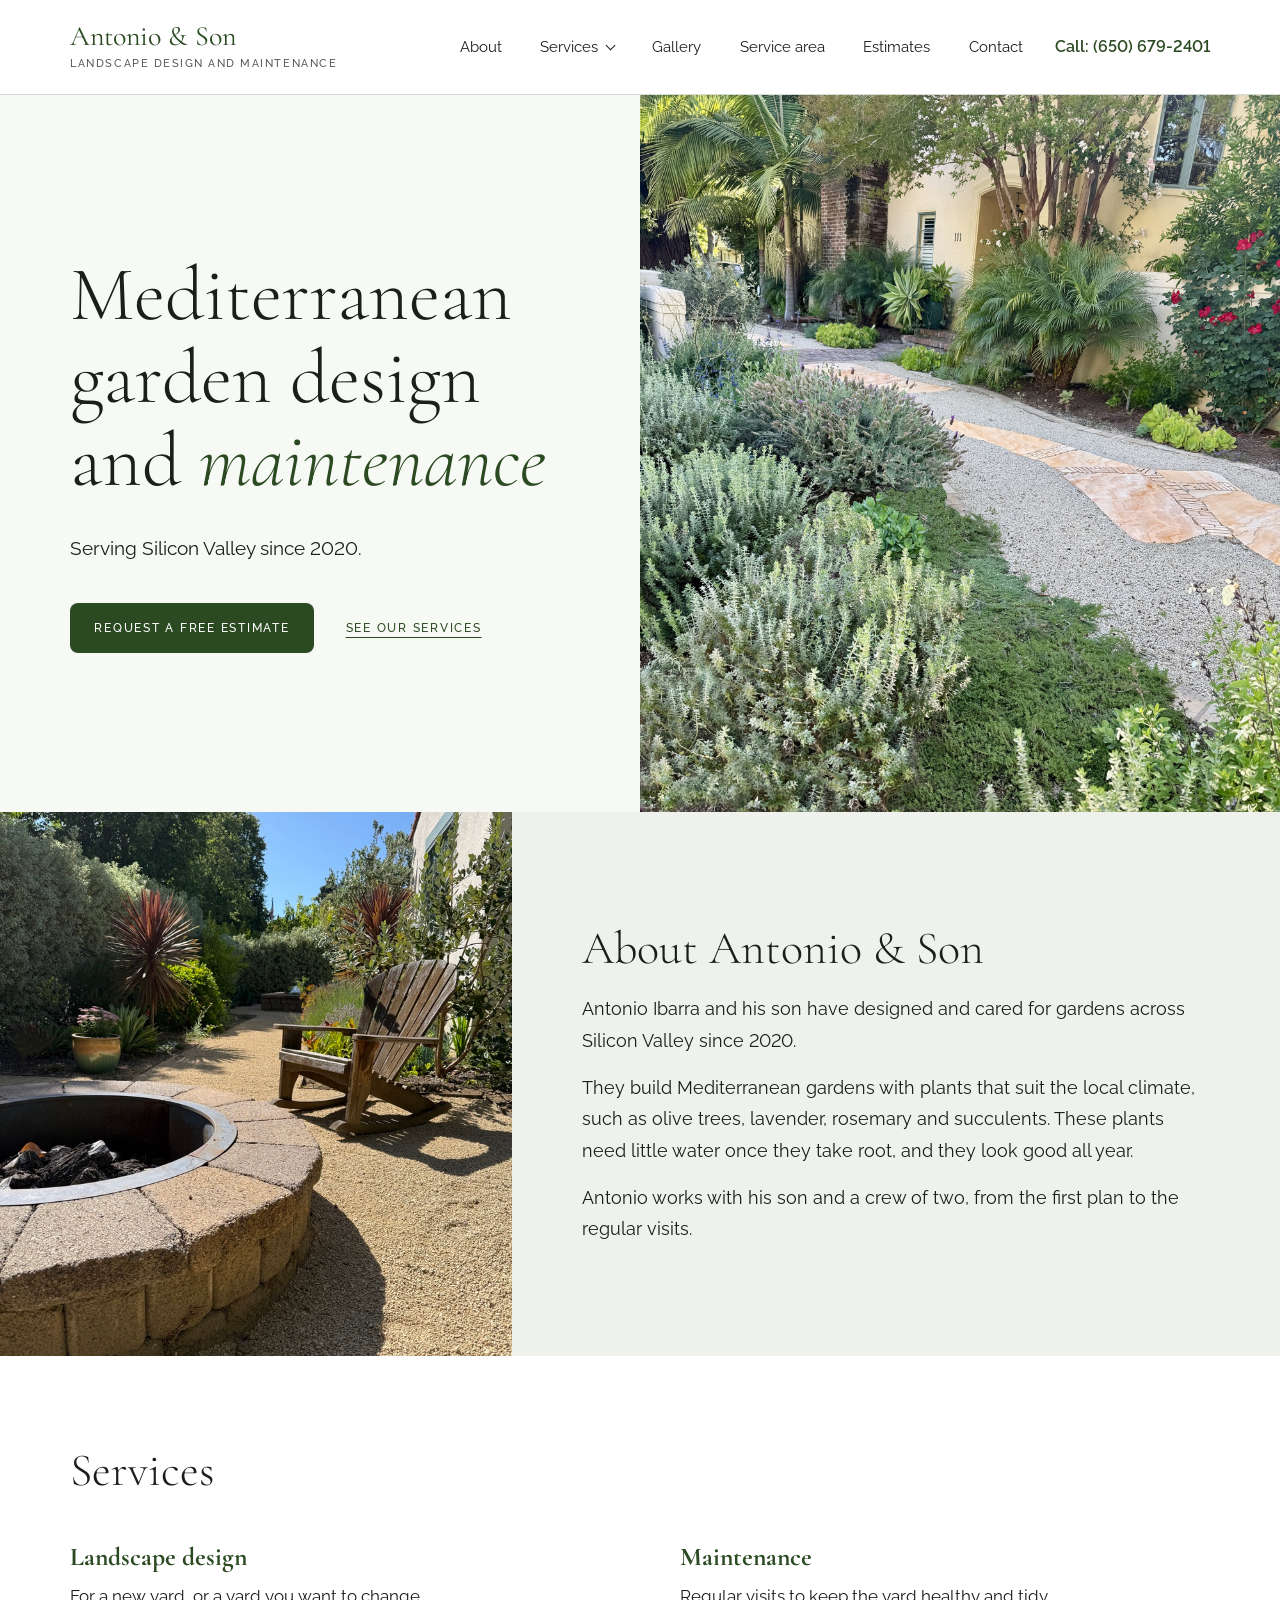
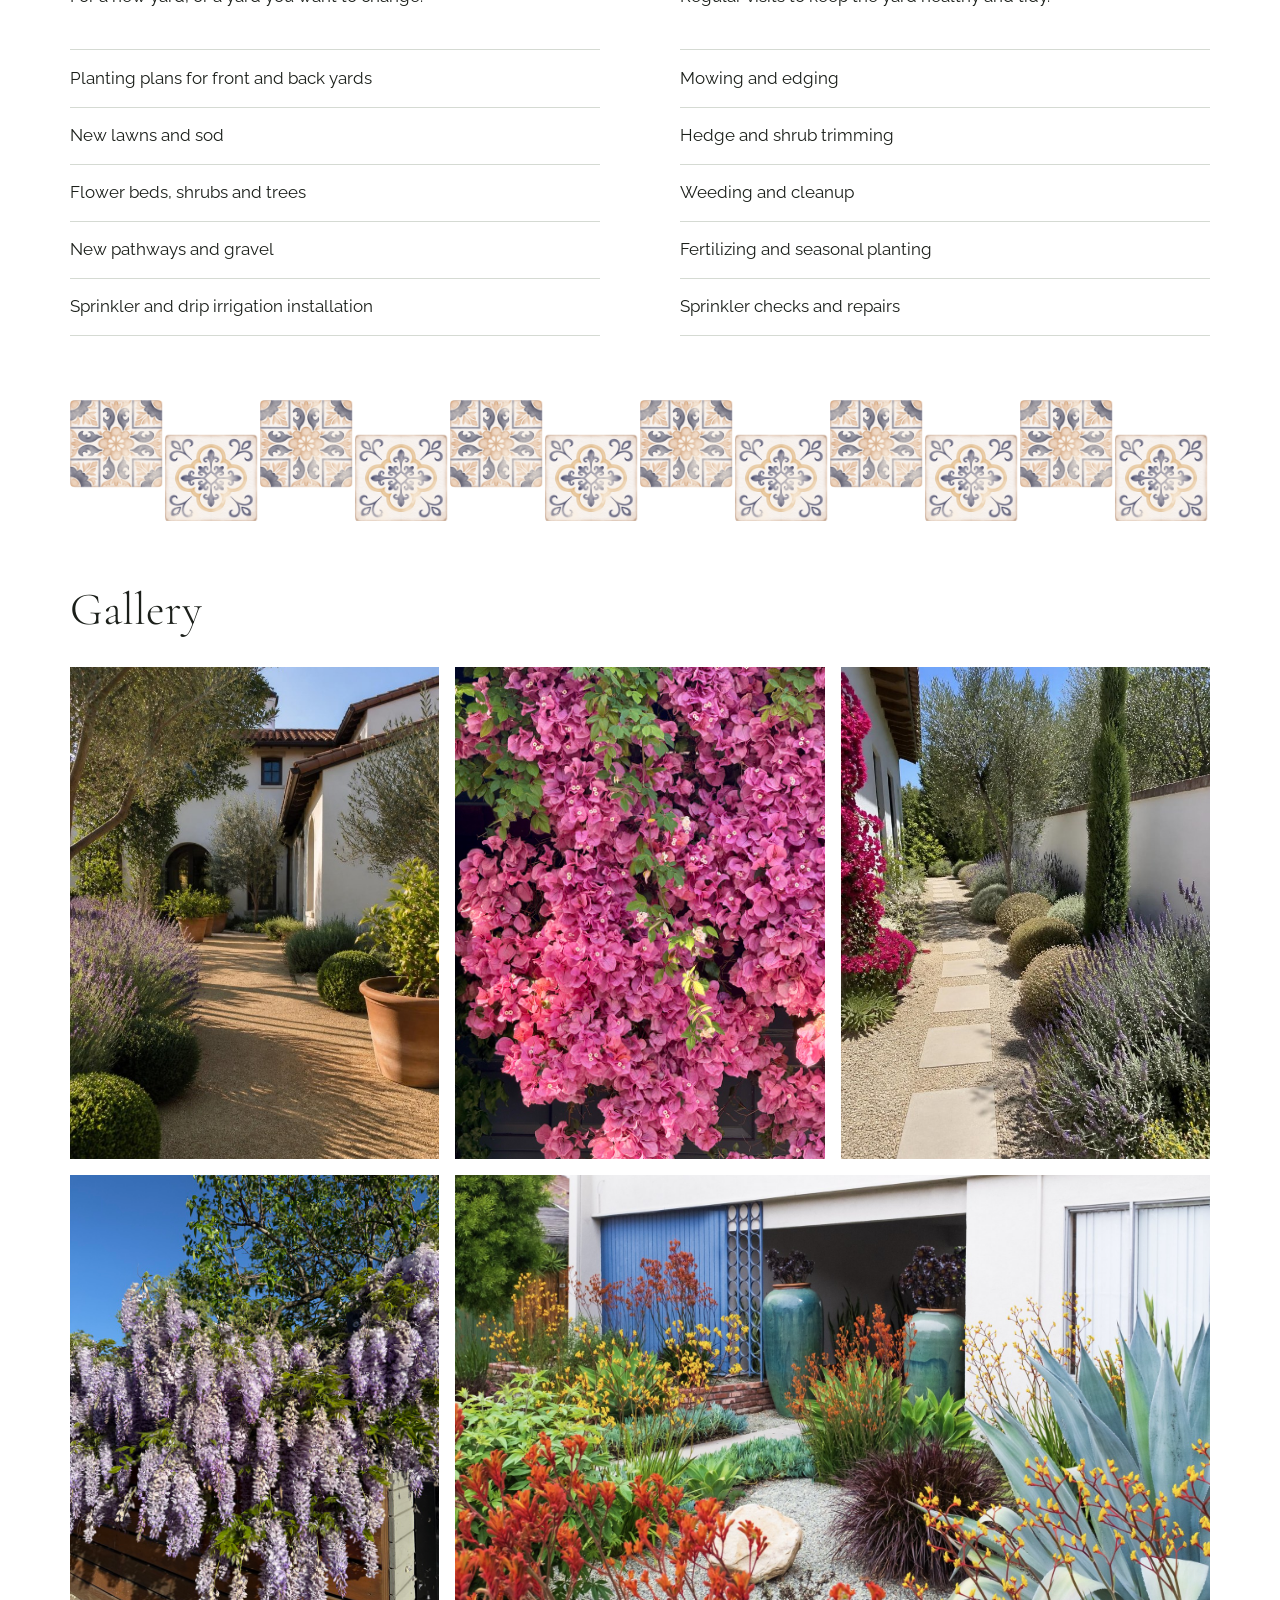
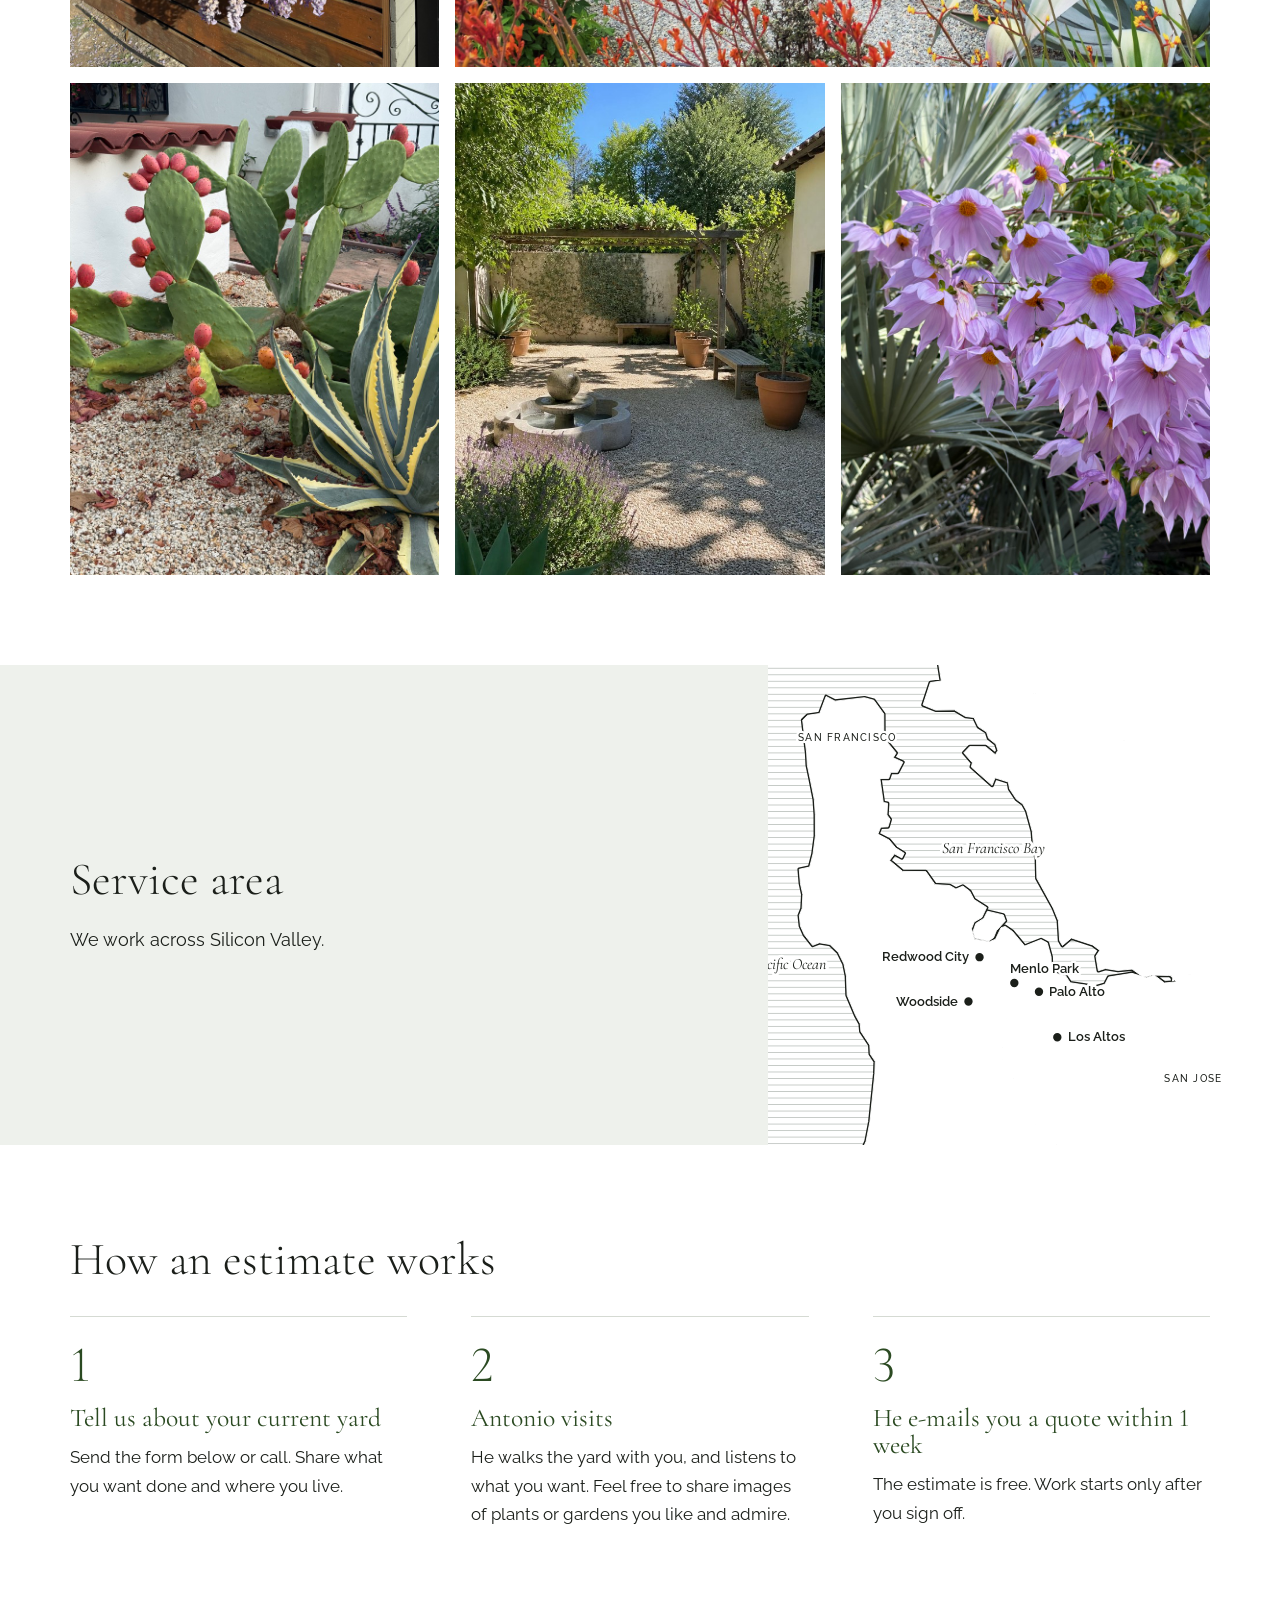
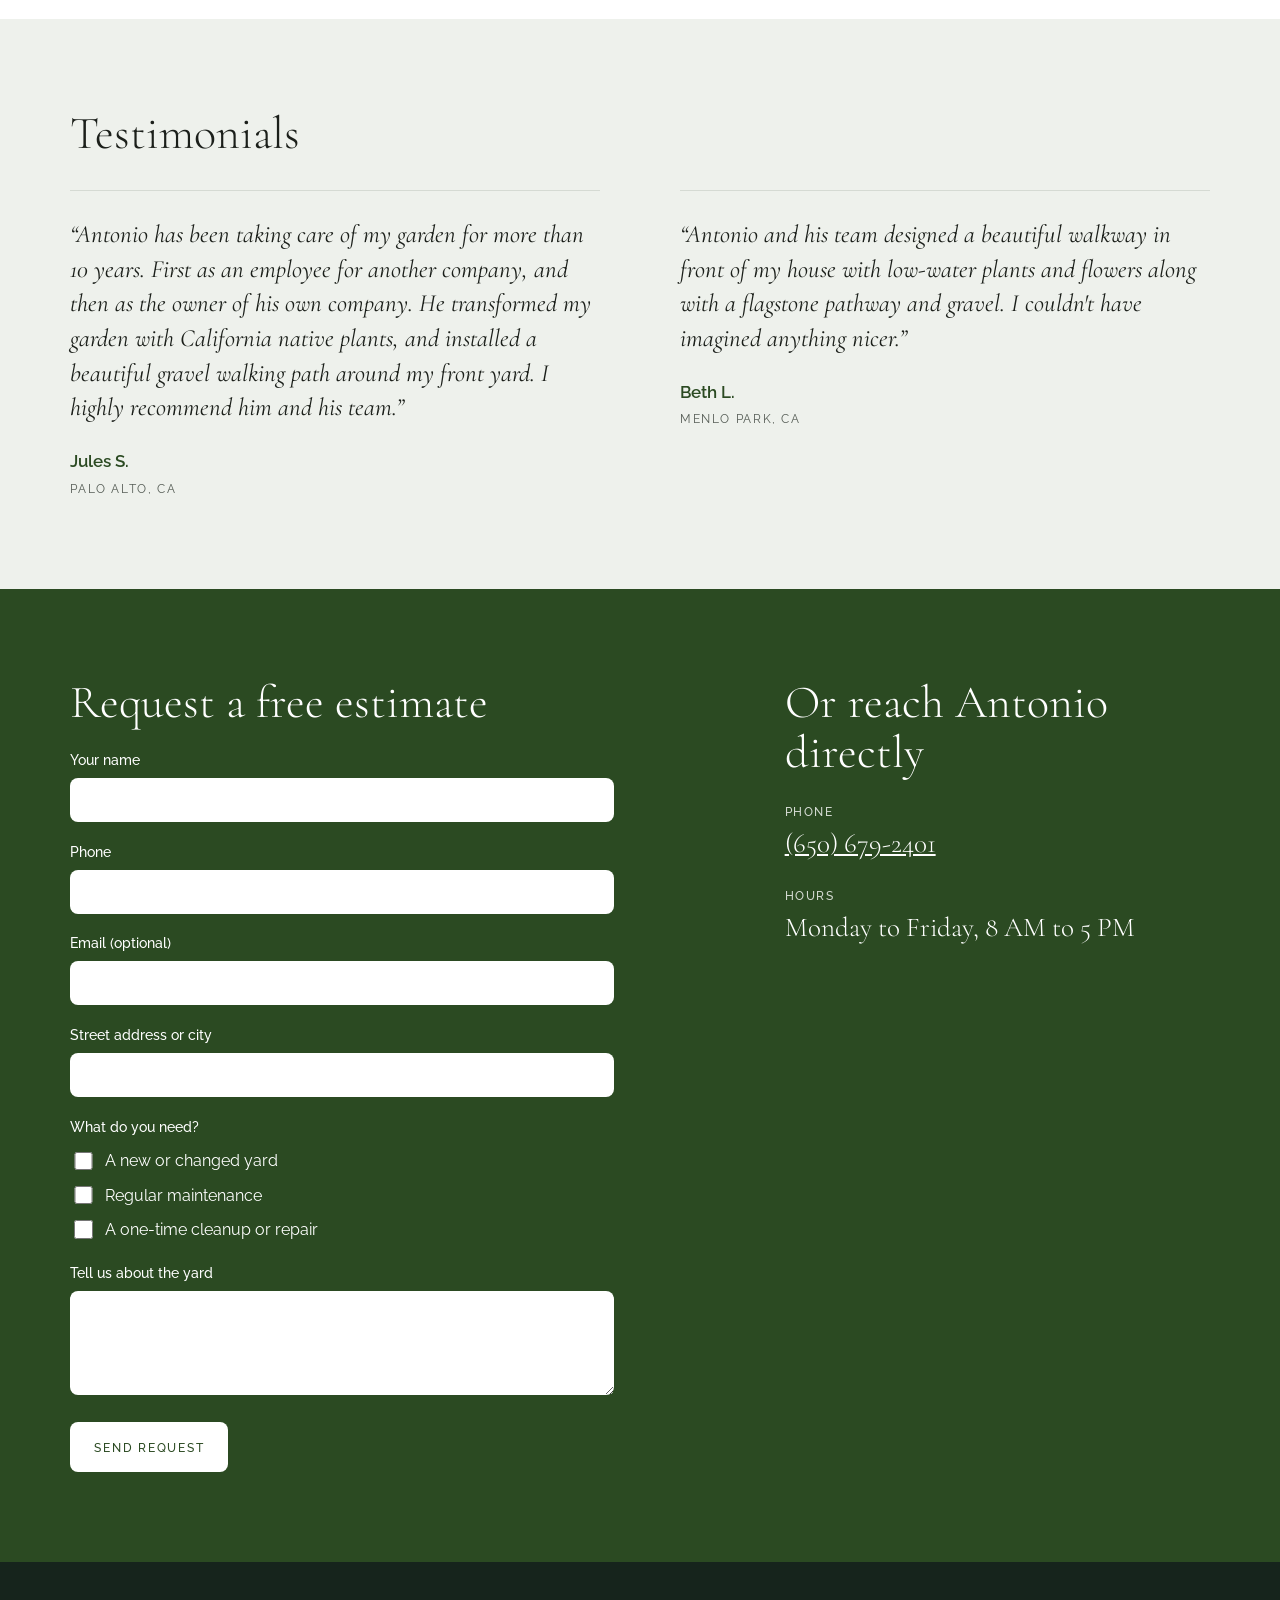
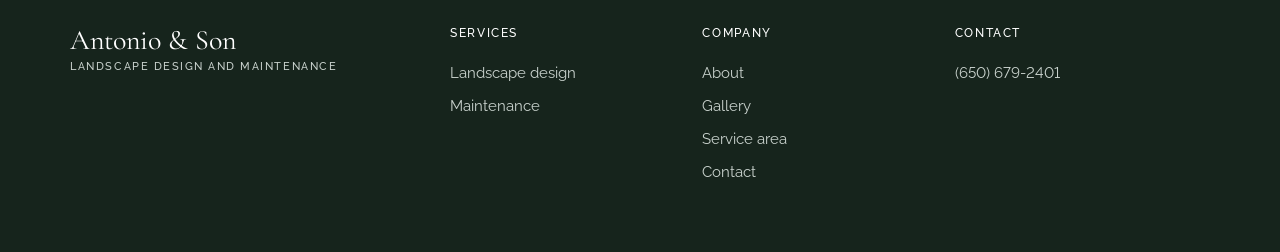
==== commit 163bd6c6: "Clean up top edge of map" ====
--- a/index.html
+++ b/index.html
@@ -109,18 +109,18 @@
   <p>We work across Silicon Valley.</p>
   </div>
   <svg class="map" viewBox="0 0 620 516" preserveAspectRatio="xMidYMid slice" role="img" aria-label="Map of the San Francisco Peninsula with dots on Redwood City, Woodside, Menlo Park, Palo Alto and Los Altos">
-    <defs><pattern id="hatch" width="7" height="7" patternUnits="userSpaceOnUse"><path d="M0 3.5H7"/></pattern><path id="landshape" d="M209.9 -66.6L226.6 -67.1L236.4 -73.2L243.4 -72.1L253.3 -62.9L253.7 -57.6L270.8 -50.2L276.0 -42.0L273.2 -38.2L284.3 -27.0L289.8 -18.9L297.9 -12.0L296.7 -0.6L309.7 5.7L316.2 1.8L322.1 5.4L327.7 13.3L392.7 18.8L403.0 27.8L414.2 34.2L425.3 48.9L416.5 55.9L415.8 62.5L430.7 74.4L442.6 78.8L450.6 87.3L485.2 77.1L574.0 50.1L651.9 25.5L680.7 18.0L725.2 0.9L726.7 2.4L726.6 3.5L726.6 40.1L726.9 238.7L734.3 247.5L750.5 254.1L762.8 253.2L768.3 271.2L775.5 273.3L786.6 284.4L786.2 285.5L785.3 288.4L785.3 290.3L784.8 291.2L784.1 290.7L636.4 290.3L618.7 289.6L515.9 288.7L504.1 300.8L485.9 307.4L474.8 314.7L474.2 314.6L473.1 314.0L473.2 312.4L472.3 312.6L469.7 313.9L470.9 312.2L470.7 309.1L469.4 309.3L470.0 309.6L468.5 309.5L468.2 309.2L468.3 308.0L468.3 307.9L465.6 307.9L447.1 307.5L445.4 308.2L440.7 309.4L437.5 309.2L426.2 301.1L410.9 302.5L397.5 300.4L390.0 302.8L387.4 287.3L391.5 280.8L383.8 275.1L360.9 267.6L351.3 275.7L348.3 270.5L347.0 248.8L341.6 235.5L323.9 203.5L323.4 182.7L320.6 173.0L319.0 153.2L313.0 131.3L308.8 123.6L301.9 118.6L294.6 107.5L293.2 100.0L278.9 95.5L275.7 103.5L253.4 83.8L254.6 79.2L245.3 68.6L251.7 61.9L268.7 62.0L279.3 70.7L282.0 66.0L279.8 59.2L272.0 52.9L269.8 46.2L260.9 40.3L256.3 30.5L247.2 29.5L235.3 22.4L215.0 22.6L201.5 17.1L209.4 -6.9L221.2 -8.6L216.9 -35.5L207.1 -59.6L209.9 -66.6ZM199.7 33.4L197.2 28.4L197.8 19.6L217.7 25.5L232.0 24.0L239.9 29.8L267.9 45.5L269.7 55.5L262.5 60.6L239.1 50.7L233.8 44.3L229.6 45.3L212.7 37.7L199.7 33.4ZM686.9 -240.7L697.8 -240.1L703.9 -235.6L711.5 -234.5L712.2 -224.7L708.1 -209.4L699.6 -210.7L694.0 -207.7L684.9 -209.8L678.9 -200.3L664.8 -204.0L664.7 -216.8L666.8 -227.7L679.1 -230.6L682.5 -239.7L686.9 -240.7ZM716.1 -170.6L711.1 -181.9L721.2 -180.2L721.8 -175.1L716.1 -170.6ZM709.6 -142.8L715.3 -138.0L715.2 -126.1L721.1 -120.4L722.3 -107.0L726.4 -96.6L727.0 -89.2L720.7 -84.8L722.4 -79.4L716.5 -71.0L720.6 -66.9L714.4 -59.8L715.1 -54.6L711.3 -45.0L715.2 -38.2L712.3 -32.6L723.2 -31.6L730.3 -34.8L740.6 -21.3L736.6 -11.5L731.8 -11.7L729.0 1.4L726.7 2.4L725.2 0.9L680.7 18.0L651.9 25.5L574.0 50.1L485.2 77.1L450.6 87.3L442.6 78.8L430.7 74.4L415.8 62.5L416.5 55.9L425.3 48.9L414.2 34.2L403.0 27.8L392.7 18.8L327.7 13.3L322.1 5.4L316.2 1.8L309.7 5.7L296.7 -0.6L297.9 -12.0L289.8 -18.9L284.3 -27.0L273.2 -38.2L276.0 -42.0L270.8 -50.2L253.7 -57.6L253.3 -62.9L243.4 -72.1L236.4 -73.2L226.6 -67.1L209.9 -66.6L201.4 -67.1L202.2 -75.0L191.4 -76.6L181.6 -81.0L173.8 -74.4L160.1 -76.0L159.6 -86.0L153.8 -93.4L143.9 -96.9L143.2 -103.1L130.7 -123.1L141.6 -123.1L149.7 -114.6L155.2 -119.1L158.0 -128.6L163.2 -134.6L169.0 -133.3L178.1 -147.2L174.6 -152.0L173.0 -165.4L196.8 -156.0L206.9 -164.3L219.0 -163.7L225.8 -172.4L230.4 -173.9L237.1 -187.8L242.4 -189.1L244.5 -198.8L257.3 -205.1L278.2 -203.5L293.5 -200.1L302.0 -192.5L308.1 -180.4L324.0 -173.7L334.8 -179.0L347.1 -188.5L360.0 -192.6L376.6 -200.0L386.8 -198.5L396.8 -202.9L407.8 -205.0L428.5 -201.2L441.3 -195.4L461.3 -196.9L468.7 -192.3L482.6 -189.1L497.2 -190.7L513.1 -181.5L524.5 -180.7L537.9 -173.7L554.3 -169.5L574.9 -167.8L587.6 -172.3L601.0 -171.1L614.3 -161.8L622.1 -160.4L623.9 -164.8L632.9 -162.1L638.6 -171.3L629.8 -178.7L620.7 -174.4L612.3 -178.0L615.7 -182.9L623.5 -183.7L632.9 -191.4L636.3 -199.8L646.5 -204.6L657.4 -199.1L660.9 -194.9L668.4 -196.1L678.1 -190.1L687.4 -180.7L691.9 -171.7L697.0 -172.3L707.7 -180.7L710.5 -161.1L709.6 -142.8ZM645.7 -231.5L656.5 -234.9L664.8 -228.7L663.8 -203.7L650.7 -204.7L645.2 -207.3L644.4 -225.7L645.7 -231.5ZM530.0 -179.5L525.1 -191.7L520.5 -196.0L526.2 -201.2L532.9 -179.9L530.0 -179.5ZM517.9 -194.2L523.7 -191.6L526.1 -184.9L514.2 -183.4L513.1 -188.2L517.9 -194.2ZM155.0 96.2L80.1 96.3L77.1 81.9L76.4 68.7L72.1 33.4L77.4 28.2L90.4 26.3L97.3 8.1L106.9 13.1L138.5 9.3L148.5 12.0L159.2 26.9L159.3 48.6L164.1 58.5L172.5 68.8L169.3 73.9L179.8 78.6L174.1 89.6L166.8 89.5L164.5 96.1L155.0 96.2ZM170.6 4.9L164.7 -5.7L171.9 -9.5L175.8 -2.2L170.6 4.9ZM501.8 -618.8L503.4 -619.0L508.5 -618.2L514.9 -617.6L516.0 -617.8L518.1 -618.6L526.8 -617.1L538.3 -611.0L551.4 -607.8L564.1 -608.6L569.3 -605.5L571.8 -605.5L574.4 -611.2L580.6 -613.2L585.0 -607.9L594.1 -611.6L602.5 -617.9L613.7 -615.4L620.7 -618.1L632.2 -605.4L631.8 -574.8L633.2 -574.8L633.2 -542.8L633.0 -475.9L633.2 -425.1L701.8 -424.5L699.7 -423.0L694.2 -411.0L693.6 -409.2L693.5 -401.3L696.7 -394.6L694.5 -387.5L695.9 -372.3L695.6 -344.7L689.6 -329.7L688.0 -325.0L686.7 -323.4L682.6 -321.6L679.6 -321.4L675.5 -322.3L665.9 -315.5L654.6 -311.7L642.3 -295.1L638.7 -292.4L634.3 -269.6L624.4 -251.2L620.9 -252.8L602.2 -235.2L559.2 -208.9L536.2 -217.9L530.9 -221.2L516.2 -216.7L513.4 -208.9L504.9 -203.1L496.9 -201.1L487.9 -206.1L484.3 -214.1L483.5 -226.6L471.7 -224.9L457.4 -220.4L450.7 -221.3L442.3 -218.1L432.8 -229.1L426.4 -229.0L414.9 -235.9L416.1 -240.1L428.8 -245.5L434.5 -252.7L428.7 -266.5L421.6 -275.0L410.4 -273.4L392.4 -273.2L381.3 -268.8L379.9 -254.2L373.6 -241.6L358.4 -226.6L344.5 -210.1L334.0 -192.4L319.5 -191.6L313.5 -198.6L304.5 -204.8L295.2 -215.8L288.1 -207.2L282.6 -213.4L270.5 -210.8L259.7 -218.6L258.4 -222.3L247.1 -214.0L235.1 -212.0L229.6 -227.1L221.2 -238.9L211.2 -248.4L192.7 -260.9L179.6 -266.4L162.8 -275.5L151.4 -278.4L145.6 -289.0L148.0 -288.8L163.9 -289.1L224.2 -288.5L290.3 -288.4L290.9 -296.8L284.7 -300.2L276.8 -309.7L276.4 -317.2L283.1 -323.9L283.2 -334.2L291.2 -338.9L289.8 -353.3L283.4 -365.6L290.4 -370.8L289.3 -377.4L278.2 -378.0L275.6 -380.8L278.7 -389.8L295.0 -388.8L284.7 -407.1L287.7 -413.3L283.0 -426.8L379.5 -426.9L381.9 -438.7L377.1 -447.4L373.7 -465.7L370.7 -468.1L362.9 -486.1L348.9 -503.3L345.4 -511.3L338.2 -520.1L337.3 -527.3L339.3 -540.3L346.4 -563.7L352.1 -577.5L351.2 -592.6L353.2 -596.9L377.0 -597.6L384.6 -600.4L395.4 -590.3L401.6 -580.5L410.9 -576.2L415.9 -576.0L426.6 -585.8L433.7 -588.5L448.7 -605.1L459.7 -608.8L464.6 -614.2L474.9 -611.0L486.0 -610.9L496.4 -614.2L501.8 -618.8ZM423.7 -225.2L423.0 -220.1L412.3 -219.2L407.4 -233.4L421.3 -228.5L423.7 -225.2ZM484.4 -210.7L493.2 -204.3L493.3 -198.4L472.0 -199.3L484.4 -210.7ZM607.6 -226.3L604.2 -228.5L618.7 -241.8L621.6 -233.1L618.5 -227.8L607.6 -226.3ZM-431.4 -850.9L-352.9 -851.6L-353.2 -877.7L-315.3 -876.8L-315.1 -888.8L-278.7 -889.3L-264.5 -887.8L-220.5 -887.1L-137.8 -886.9L-129.0 -875.3L-122.3 -877.3L-120.1 -877.1L-117.2 -869.9L-109.5 -866.8L-96.1 -852.8L-88.0 -847.3L-87.6 -833.2L-78.8 -824.5L-71.5 -813.0L-68.4 -803.7L-60.6 -799.7L-63.1 -794.0L-61.8 -785.2L-55.3 -782.5L-49.1 -767.0L-35.8 -763.0L-18.8 -763.6L-18.2 -762.9L-12.6 -752.5L-13.3 -748.2L-3.7 -735.6L-5.1 -729.6L-2.5 -726.9L-2.9 -714.4L-9.6 -703.3L-5.7 -691.4L-16.9 -673.4L-18.1 -670.3L-7.2 -653.4L-8.3 -645.6L-0.3 -642.0L-0.6 -637.4L11.4 -636.0L23.9 -627.7L31.4 -620.2L34.3 -611.2L35.1 -610.4L45.9 -607.5L52.0 -602.6L51.3 -582.2L60.6 -567.0L61.8 -559.3L70.9 -560.4L76.6 -554.9L77.0 -548.6L93.7 -544.7L95.7 -536.4L87.9 -529.0L85.1 -519.6L102.1 -503.6L105.3 -491.1L117.6 -481.5L111.0 -471.1L118.1 -464.1L123.4 -463.3L132.1 -455.2L136.6 -446.3L146.7 -432.3L154.1 -417.3L147.9 -412.9L149.8 -404.2L147.2 -397.2L152.4 -389.2L158.5 -391.0L157.3 -379.4L167.8 -365.5L173.1 -367.6L177.8 -353.4L178.5 -335.3L184.3 -327.6L177.4 -322.9L179.5 -313.3L172.3 -312.9L171.2 -305.2L173.5 -293.4L172.6 -291.7L170.1 -290.8L152.6 -294.0L145.7 -289.0L145.6 -289.0L151.4 -278.4L147.0 -271.0L130.3 -262.8L122.9 -256.0L114.7 -256.3L95.1 -253.4L86.4 -250.2L81.6 -251.2L80.1 -252.3L77.3 -255.4L76.6 -256.6L74.9 -260.9L73.0 -268.8L65.6 -278.5L52.1 -291.1L42.4 -292.8L41.5 -300.1L36.6 -309.2L37.5 -311.8L35.6 -313.2L28.6 -313.0L18.7 -317.5L11.4 -310.8L-3.9 -311.9L-5.6 -309.0L-20.0 -310.9L-32.2 -318.3L-41.4 -318.2L-45.4 -322.2L-55.6 -323.8L-70.4 -333.3L-82.0 -333.2L-192.6 -427.8L-196.8 -429.0L-196.1 -430.7L-199.0 -431.5L-199.9 -430.8L-202.7 -430.4L-202.9 -424.8L-215.6 -421.5L-222.8 -422.9L-225.1 -423.5L-232.0 -426.7L-235.9 -428.0L-238.6 -422.5L-247.2 -422.8L-255.7 -418.8L-256.4 -418.2L-255.4 -413.3L-261.6 -409.5L-276.4 -422.2L-287.0 -429.4L-285.8 -432.7L-293.8 -442.4L-297.5 -435.7L-298.5 -425.7L-304.1 -416.9L-311.1 -430.3L-306.7 -443.1L-306.0 -462.0L-315.3 -480.8L-318.2 -491.2L-325.6 -494.1L-327.0 -505.0L-334.2 -516.8L-338.1 -517.9L-346.7 -539.9L-350.9 -545.9L-356.9 -547.6L-371.8 -562.2L-390.9 -576.2L-406.6 -584.6L-418.3 -588.1L-420.9 -593.5L-431.4 -594.2L-450.6 -613.6L-455.1 -619.8L-467.8 -626.6L-472.1 -633.8L-486.7 -641.8L-491.6 -647.5L-491.0 -655.8L-494.4 -663.0L-514.1 -677.8L-515.8 -685.3L-532.3 -713.0L-538.9 -718.4L-540.3 -725.6L-546.7 -734.8L-555.0 -740.1L-556.1 -748.7L-561.1 -756.9L-567.2 -761.1L-576.1 -773.2L-584.4 -776.4L-593.9 -783.8L-596.6 -788.8L-608.9 -792.5L-618.1 -800.0L-624.6 -816.5L-624.1 -816.5L-621.0 -813.1L-613.9 -812.3L-612.9 -815.6L-612.4 -816.3L-608.9 -815.6L-599.5 -825.3L-563.2 -823.7L-511.5 -824.0L-511.6 -849.4L-461.2 -849.9L-445.5 -850.9L-431.4 -850.9ZM136.5 -37.2L136.8 -35.0L137.5 -28.9L126.6 -28.9L120.1 -34.6L129.7 -44.9L136.5 -37.2ZM100.7 -10.4L96.6 -9.7L96.8 -9.7L96.2 -9.4L96.6 -7.6L96.6 -5.9L96.3 -4.8L95.5 -4.9L93.7 -5.0L91.7 -5.4L87.7 -4.8L87.2 -4.2L86.4 -3.3L85.8 -2.9L85.6 -2.3L85.1 -2.1L82.7 -2.0L82.2 -1.5L82.4 0.1L81.9 -0.1L81.0 -1.5L80.6 -1.2L80.1 -0.8L79.7 -1.0L79.2 -0.9L78.9 -1.4L78.4 -1.9L78.5 -2.5L73.7 -3.8L65.8 -3.6L64.5 -1.6L64.5 -1.1L64.3 -1.0L64.1 -1.0L48.7 -13.8L38.7 -27.9L21.4 -35.7L14.5 -45.5L1.4 -49.1L-15.3 -66.4L-24.4 -71.7L-38.9 -90.4L-52.8 -98.5L-42.7 -74.2L-53.0 -67.8L-55.8 -63.6L-73.3 -72.2L-79.8 -90.9L-92.0 -99.3L-99.9 -101.4L-103.3 -106.7L-110.8 -109.9L-117.7 -129.3L-121.8 -135.5L-131.3 -142.1L-137.5 -151.8L-161.7 -169.4L-180.0 -177.0L-195.5 -180.4L-200.5 -184.4L-212.9 -185.3L-217.1 -194.6L-209.8 -210.0L-221.7 -208.2L-226.0 -204.9L-225.1 -194.6L-218.6 -182.2L-232.9 -178.6L-245.1 -166.8L-253.3 -150.3L-271.9 -149.8L-257.2 -183.5L-232.8 -252.3L-225.9 -279.9L-225.3 -296.3L-229.5 -308.2L-236.9 -312.7L-236.9 -326.5L-246.5 -339.3L-247.2 -347.0L-254.2 -355.2L-251.1 -359.8L-233.5 -338.0L-226.6 -332.4L-220.8 -322.1L-212.0 -313.5L-205.7 -300.4L-197.6 -292.1L-194.1 -280.4L-189.0 -276.1L-179.4 -261.2L-172.0 -255.1L-150.0 -230.0L-140.4 -233.1L-157.8 -252.6L-167.3 -257.6L-166.1 -264.6L-172.1 -274.7L-179.1 -279.6L-192.1 -297.4L-193.8 -304.2L-203.5 -319.0L-206.2 -328.1L-213.0 -337.8L-222.5 -344.6L-228.3 -343.7L-227.3 -353.2L-239.7 -354.6L-237.5 -370.7L-245.0 -387.9L-250.6 -390.1L-261.6 -409.5L-255.4 -413.3L-256.4 -418.2L-255.7 -418.8L-247.2 -422.8L-238.6 -422.5L-235.9 -428.0L-232.0 -426.7L-225.1 -423.5L-222.8 -422.9L-215.6 -421.5L-202.9 -424.8L-202.7 -430.4L-199.9 -430.8L-199.0 -431.5L-196.1 -430.7L-196.8 -429.0L-192.6 -427.8L-82.0 -333.2L-70.4 -333.3L-55.6 -323.8L-45.4 -322.2L-41.4 -318.2L-32.2 -318.3L-20.0 -310.9L-5.6 -309.0L-3.9 -311.9L11.4 -310.8L18.7 -317.5L28.6 -313.0L35.6 -313.2L37.5 -311.8L36.6 -309.2L41.5 -300.1L42.4 -292.8L52.1 -291.1L65.6 -278.5L73.0 -268.8L74.9 -260.9L76.6 -256.6L77.3 -255.4L80.1 -252.3L81.6 -251.2L86.4 -250.2L90.0 -245.5L85.4 -234.8L89.6 -233.3L92.8 -217.0L83.2 -196.5L83.1 -190.8L77.5 -179.3L75.7 -168.4L90.0 -167.3L93.9 -162.8L105.3 -158.8L118.2 -142.6L112.1 -137.8L105.6 -141.8L100.7 -139.8L98.1 -132.7L85.3 -129.2L88.9 -124.4L90.8 -110.2L95.8 -106.6L89.5 -100.7L79.0 -106.3L78.1 -100.7L81.7 -90.7L99.4 -82.0L101.0 -71.7L111.0 -63.8L116.6 -63.8L124.4 -53.0L115.5 -44.8L102.0 -43.6L100.1 -56.1L89.8 -64.9L83.2 -63.4L82.9 -49.6L73.6 -59.2L73.6 -49.8L81.7 -44.4L86.9 -37.2L96.8 -30.6L95.9 -23.6L100.7 -10.4ZM1034.8 506.4L1062.0 479.6L1097.1 443.8L1106.7 433.1L1131.8 408.3L1123.8 405.2L1120.2 392.4L1122.9 383.9L1118.8 381.9L1119.5 374.0L1111.7 371.9L1118.1 362.1L1148.0 347.2L1152.5 343.8L1185.0 327.0L1216.0 313.0L1292.5 275.5L1442.7 201.3L1522.4 162.5L1526.0 160.7L1570.5 252.5L1573.5 259.6L1575.6 272.6L1584.9 284.5L1599.8 311.7L1603.0 324.0L1596.5 334.3L1597.2 340.6L1602.4 345.4L1609.1 361.1L1625.0 385.2L1643.0 415.5L1651.8 436.2L1662.6 446.8L1666.1 455.1L1663.4 464.7L1668.9 480.0L1692.6 500.0L1718.8 512.2L1727.3 514.3L1748.4 535.5L1752.5 545.3L1754.0 548.9L1746.7 552.9L1726.2 557.4L1720.3 561.5L1708.9 563.4L1700.2 561.9L1693.5 564.7L1686.4 563.0L1678.5 565.9L1674.6 563.1L1662.7 568.0L1657.8 565.5L1635.6 565.3L1632.2 568.3L1602.2 574.9L1592.8 574.6L1583.3 584.5L1569.1 588.5L1557.7 598.7L1542.5 602.9L1527.9 598.7L1517.6 604.3L1515.6 605.5L1513.5 608.7L1513.1 609.3L1498.5 614.5L1472.8 621.8L1465.1 623.0L1412.1 676.3L1384.0 704.7L1386.8 712.1L1387.3 746.7L1342.6 746.6L1289.0 800.7L1239.5 851.4L1162.9 929.5L1161.0 927.4L1152.7 919.6L1037.8 860.8L1010.6 846.6L1009.9 839.7L1003.7 827.7L1002.9 821.7L995.6 818.5L991.3 804.6L981.4 795.2L982.3 790.4L982.2 789.4L978.3 780.7L965.0 782.1L959.0 780.4L947.0 768.9L950.7 756.7L958.0 750.8L962.7 742.6L961.4 741.3L960.7 739.3L960.1 739.3L948.7 732.7L939.3 720.6L939.8 712.0L948.0 706.5L947.9 695.8L939.2 683.9L940.2 678.4L953.9 671.7L953.0 661.1L965.0 652.6L964.1 647.2L955.0 642.4L953.8 638.0L941.3 626.1L949.9 622.5L949.8 616.0L958.8 600.0L954.9 595.3L955.1 593.7L953.7 591.3L952.4 589.9L1034.8 506.4ZM434.2 583.8L442.4 583.9L455.4 594.9L475.6 601.5L484.9 608.4L502.6 613.1L518.2 620.4L526.2 620.6L527.0 620.7L530.2 624.1L530.9 624.6L548.1 633.9L554.3 646.3L570.1 652.6L573.1 656.9L591.9 666.3L601.7 682.1L609.9 686.4L604.2 692.7L616.1 699.5L608.6 707.8L616.7 709.8L625.3 717.8L632.1 718.7L630.0 727.5L633.5 733.3L643.7 733.6L653.3 737.7L654.0 747.4L660.3 748.5L661.0 756.1L665.9 764.2L671.9 758.4L680.3 757.2L692.4 769.6L703.8 769.5L710.1 775.5L710.0 792.8L700.8 791.1L692.2 792.5L683.7 784.4L677.1 782.0L668.0 796.7L666.7 797.3L665.8 795.1L666.2 793.8L665.4 789.6L662.0 791.5L661.0 787.7L661.6 785.1L660.2 781.6L659.3 780.9L653.9 780.5L652.3 781.3L649.3 784.0L642.1 789.2L630.6 782.1L622.1 778.9L614.0 780.8L610.4 780.1L603.8 784.8L598.6 783.9L597.9 784.0L593.0 788.7L583.3 802.9L580.6 805.1L575.9 806.5L569.4 805.0L567.4 807.7L563.5 812.8L562.3 814.7L558.2 820.7L560.2 827.5L559.3 829.5L554.1 833.9L519.3 767.1L511.1 754.8L496.2 738.9L487.5 732.6L472.4 725.5L465.7 724.6L455.2 731.0L449.0 739.5L440.0 745.1L432.4 740.3L414.0 737.4L408.1 738.7L406.0 748.1L378.7 750.7L364.0 745.7L351.3 743.7L339.1 735.0L331.1 732.0L317.8 721.9L307.1 711.8L298.4 707.3L297.3 702.9L282.9 693.7L275.9 684.8L271.5 684.4L265.7 670.4L254.7 657.1L236.0 630.1L234.1 624.6L223.6 613.5L226.0 608.3L210.7 578.9L206.7 545.0L226.5 545.2L240.0 542.5L257.9 542.4L258.0 520.7L319.4 520.5L319.7 459.7L319.8 460.1L320.2 460.9L321.0 462.7L322.4 468.8L336.1 482.8L339.1 482.4L351.7 498.7L352.6 504.3L360.0 508.6L362.4 513.7L370.0 513.8L378.6 524.8L386.2 522.9L401.5 545.7L406.1 557.6L416.5 567.0L423.7 569.2L429.9 581.8L433.9 583.4L434.2 583.8ZM1517.4 152.1L1526.2 160.6L1522.4 162.5L1442.7 201.3L1292.5 275.5L1216.0 313.0L1185.0 327.0L1152.5 343.8L1148.0 347.2L1118.1 362.1L1111.7 371.9L1119.5 374.0L1118.8 381.9L1122.9 383.9L1120.2 392.4L1123.8 405.2L1131.8 408.3L1106.7 433.1L1097.1 443.8L1062.0 479.6L1034.8 506.4L952.4 589.9L949.2 586.7L945.6 571.1L944.9 570.3L928.2 568.8L919.1 552.1L914.4 547.8L902.9 563.2L892.7 561.4L882.9 563.1L873.3 556.0L870.4 551.1L869.0 550.0L859.1 548.0L844.5 563.5L845.2 575.5L834.0 576.1L830.8 571.7L826.0 538.1L818.4 514.5L805.4 507.0L795.8 491.2L797.0 461.4L804.2 450.6L808.8 454.6L816.3 450.8L830.0 438.2L825.8 426.6L827.7 421.3L819.8 409.2L817.8 397.0L823.1 382.3L827.8 378.2L825.4 370.7L809.3 364.9L801.0 368.8L795.2 365.4L795.4 355.8L784.3 341.5L791.7 328.2L790.2 315.2L784.0 312.7L776.4 304.7L774.6 296.5L784.3 290.8L784.8 291.2L852.2 223.6L879.3 197.3L920.3 156.4L921.2 153.7L939.8 134.0L950.0 135.2L955.7 128.9L955.7 118.3L971.9 111.6L982.7 113.9L982.7 106.2L991.9 104.1L998.5 99.5L997.4 93.7L1000.9 86.2L1008.0 86.1L1019.4 82.4L1024.9 84.1L1033.8 75.5L1031.3 68.8L1047.0 68.0L1055.1 71.0L1061.9 68.8L1068.9 60.6L1072.0 66.7L1081.8 69.1L1089.8 66.8L1095.4 55.6L1098.9 59.7L1105.7 58.6L1110.3 51.5L1119.8 54.8L1125.7 62.0L1138.8 70.3L1145.4 67.0L1161.6 70.3L1160.3 52.1L1159.9 22.8L1157.7 -57.4L1157.7 -221.6L1162.9 -215.9L1192.1 -179.8L1210.0 -161.1L1221.0 -150.4L1260.7 -105.9L1270.6 -95.6L1276.4 -89.0L1282.0 -79.6L1339.8 -15.7L1343.1 -11.4L1406.2 46.5L1420.5 60.3L1469.1 106.3L1517.4 152.1ZM80.1 96.3L155.0 96.2L158.7 121.9L163.3 122.9L162.6 135.3L166.1 140.2L163.8 148.1L155.9 148.5L152.9 156.0L164.9 162.3L172.1 170.8L181.2 176.6L178.7 181.5L170.8 177.2L165.4 184.3L179.5 196.1L204.4 196.3L214.3 210.2L230.2 211.3L236.8 215.1L244.3 211.9L251.6 217.4L256.3 226.3L269.8 234.9L264.7 245.6L256.4 250.4L253.5 257.8L256.8 268.8L273.1 271.6L279.4 269.1L285.3 256.7L289.8 255.2L297.7 260.8L310.7 276.4L328.3 269.3L335.0 272.8L339.1 287.8L339.4 298.1L344.6 304.8L344.4 305.0L339.8 312.2L340.4 314.4L340.3 315.3L339.0 316.1L338.6 316.1L336.3 316.7L336.1 316.9L335.9 316.9L333.9 315.6L333.7 315.0L333.7 315.2L332.9 315.0L330.8 315.0L329.0 314.4L320.0 312.5L312.6 315.2L293.6 334.9L295.5 348.9L290.8 354.8L294.2 369.1L293.6 374.3L286.6 385.7L286.8 398.8L289.0 402.6L289.8 405.0L293.0 410.3L298.8 419.3L296.3 434.3L299.2 439.5L300.0 439.2L301.0 437.9L302.4 437.0L304.6 436.7L307.3 438.0L313.0 444.0L314.7 453.2L319.7 459.7L319.4 520.5L258.0 520.7L257.9 542.4L240.0 542.5L226.5 545.2L206.7 545.0L210.7 578.9L226.0 608.3L223.6 613.5L214.6 605.8L209.7 604.3L199.7 608.3L192.2 601.4L192.3 588.1L186.4 580.5L178.0 577.1L174.3 559.5L165.5 550.5L152.7 546.6L147.2 537.6L144.3 512.0L139.4 504.0L137.8 491.9L140.3 486.2L144.4 465.0L149.7 413.5L150.1 400.3L144.8 392.3L144.3 382.8L134.7 368.1L134.0 359.9L129.1 351.1L119.9 329.1L119.2 308.7L116.5 295.5L110.4 283.1L101.5 274.6L90.0 272.7L82.8 275.6L73.9 264.2L69.7 254.8L68.5 243.5L71.5 236.0L72.3 220.8L69.7 209.3L68.4 193.8L79.6 191.3L83.2 177.3L85.8 157.8L85.7 135.0L84.6 118.7L80.1 96.3ZM287.7 242.8L290.0 249.2L280.3 259.8L277.2 267.2L272.0 270.8L257.3 267.7L255.3 260.3L258.2 252.0L266.8 246.6L270.7 238.9L287.7 242.8ZM527.0 620.7L526.2 620.6L518.2 620.4L502.6 613.1L484.9 608.4L475.6 601.5L455.4 594.9L442.4 583.9L434.2 583.8L433.9 583.4L429.9 581.8L423.7 569.2L416.5 567.0L406.1 557.6L401.5 545.7L386.2 522.9L378.6 524.8L370.0 513.8L362.4 513.7L360.0 508.6L352.6 504.3L351.7 498.7L339.1 482.4L336.1 482.8L322.4 468.8L321.0 462.7L320.2 460.9L319.8 460.1L314.7 453.2L313.0 444.0L307.3 438.0L304.6 436.7L302.4 437.0L301.0 437.9L300.0 439.2L299.2 439.5L296.3 434.3L298.8 419.3L293.0 410.3L289.8 405.0L289.0 402.6L286.8 398.8L286.6 385.7L293.6 374.3L294.2 369.1L290.8 354.8L295.5 348.9L293.6 334.9L312.6 315.2L320.0 312.5L329.0 314.4L332.6 314.8L333.5 315.1L337.5 315.5L339.3 308.9L343.6 305.5L354.7 308.2L359.7 315.8L377.5 318.6L380.2 322.4L397.0 317.4L401.0 309.7L426.1 305.7L441.4 310.4L449.9 307.6L460.9 316.0L474.8 314.7L485.9 307.4L504.1 300.8L515.9 288.7L618.7 289.6L636.4 290.3L784.1 290.7L784.3 290.8L774.6 296.5L776.4 304.7L784.0 312.7L790.2 315.2L791.7 328.2L784.3 341.5L795.4 355.8L795.2 365.4L801.0 368.8L809.3 364.9L825.4 370.7L827.8 378.2L823.1 382.3L817.8 397.0L819.8 409.2L827.7 421.3L825.8 426.6L830.0 438.2L816.3 450.8L808.8 454.6L804.2 450.6L797.0 461.4L795.8 491.2L805.4 507.0L818.4 514.5L826.0 538.1L830.8 571.7L834.0 576.1L845.2 575.5L844.5 563.5L859.1 548.0L869.0 550.0L870.4 551.1L873.3 556.0L882.9 563.1L892.7 561.4L902.9 563.2L914.4 547.8L919.1 552.1L928.2 568.8L944.9 570.3L945.6 571.1L949.2 586.7L953.7 591.3L955.1 593.7L954.9 595.3L958.8 600.0L949.8 616.0L949.9 622.5L941.3 626.1L953.8 638.0L955.0 642.4L964.1 647.2L965.0 652.6L953.0 661.1L953.9 671.7L940.2 678.4L939.2 683.9L947.9 695.8L948.0 706.5L939.8 712.0L939.3 720.6L948.7 732.7L960.1 739.3L871.6 739.9L821.5 739.9L801.6 720.6L799.4 715.5L798.0 716.4L790.4 719.0L786.1 725.2L773.2 720.5L764.4 730.4L757.5 740.9L756.2 753.2L737.8 770.1L738.1 774.4L727.1 781.8L725.3 784.2L724.6 788.4L724.5 794.2L722.6 795.3L711.2 794.9L710.0 792.8L710.1 775.5L703.8 769.5L692.4 769.6L680.3 757.2L671.9 758.4L665.9 764.2L661.0 756.1L660.3 748.5L654.0 747.4L653.3 737.7L643.7 733.6L633.5 733.3L630.0 727.5L632.1 718.7L625.3 717.8L616.7 709.8L608.6 707.8L616.1 699.5L604.2 692.7L609.9 686.4L601.7 682.1L591.9 666.3L573.1 656.9L570.1 652.6L554.3 646.3L548.1 633.9L530.9 624.6L530.2 624.1L527.0 620.7ZM470.0 309.6L469.4 309.3L470.7 309.1L470.9 312.2L469.7 313.9L470.0 309.6ZM472.3 312.6L473.2 312.4L473.1 314.0L474.2 314.6L472.3 312.6ZM554.1 833.9L559.3 829.5L560.2 827.5L558.2 820.7L562.3 814.7L563.5 812.8L567.4 807.7L569.4 805.0L575.9 806.5L580.6 805.1L583.3 802.9L593.0 788.7L597.9 784.0L598.6 783.9L603.8 784.8L610.4 780.1L614.0 780.8L622.1 778.9L630.6 782.1L642.1 789.2L649.3 784.0L652.3 781.3L653.9 780.5L659.3 780.9L660.2 781.6L661.6 785.1L661.0 787.7L662.0 791.5L665.4 789.6L666.2 793.8L665.8 795.1L666.7 797.3L668.4 806.1L668.1 814.7L682.1 838.4L698.8 846.0L732.7 882.9L761.7 913.5L776.0 909.0L777.5 907.9L783.1 915.4L784.1 924.4L785.2 925.1L791.3 926.5L798.3 943.4L790.1 949.1L788.8 948.6L776.2 953.0L778.7 960.6L786.0 971.6L787.0 973.3L786.8 974.2L787.0 975.4L792.3 975.7L804.3 987.4L812.4 982.5L823.8 987.9L828.3 1001.5L848.8 1004.8L855.8 1001.5L861.6 1004.9L873.4 1016.3L873.6 1022.7L880.3 1032.8L889.8 1041.7L885.2 1051.7L886.3 1069.4L879.1 1072.4L882.7 1089.3L893.1 1093.4L904.5 1108.6L905.5 1113.1L897.4 1121.9L894.3 1134.1L896.3 1136.9L897.2 1136.4L906.1 1131.2L923.5 1134.7L938.4 1130.5L943.8 1132.3L951.5 1149.7L953.3 1160.5L960.4 1159.5L964.0 1166.7L972.4 1175.7L975.1 1183.1L1036.8 1244.5L1079.5 1288.0L1079.8 1333.5L1088.6 1329.9L1088.8 1343.1L1094.6 1342.8L1096.5 1336.9L1112.6 1334.5L1115.9 1330.0L1117.6 1317.0L1125.3 1316.9L1139.2 1330.4L1146.5 1325.5L1152.3 1316.9L1153.1 1308.8L1158.2 1306.8L1161.7 1299.1L1176.4 1308.0L1181.0 1315.1L1193.4 1312.7L1200.4 1315.5L1205.5 1321.7L1216.3 1328.4L1217.4 1334.6L1224.1 1345.5L1234.3 1348.9L1240.4 1360.1L1251.4 1364.6L1260.5 1377.4L1264.4 1378.9L1270.6 1391.8L1282.1 1395.7L1291.0 1391.6L1303.7 1395.9L1308.3 1391.5L1308.1 1370.9L1300.3 1343.6L1295.5 1334.2L1290.5 1329.7L1289.3 1322.2L1283.0 1310.3L1277.6 1305.0L1280.6 1299.8L1307.2 1320.9L1311.1 1320.5L1322.5 1333.6L1323.7 1333.1L1327.1 1336.7L1326.4 1336.7L1330.9 1345.0L1326.2 1348.1L1324.9 1350.7L1335.1 1363.7L1345.5 1368.3L1347.1 1374.1L1362.4 1391.9L1354.6 1396.9L1351.9 1406.8L1343.5 1422.5L1337.7 1419.5L1334.3 1428.6L1336.5 1446.1L1342.7 1453.4L1344.4 1464.6L1349.8 1466.8L1347.5 1473.9L1352.2 1479.7L1358.8 1479.2L1372.9 1484.5L1380.4 1479.4L1386.1 1487.8L1383.5 1499.9L1386.1 1505.0L1403.6 1521.3L1418.1 1527.2L1421.6 1535.3L1428.1 1536.4L1428.8 1546.0L1437.2 1543.2L1442.0 1547.9L1450.8 1549.5L1463.7 1558.1L1464.6 1566.2L1474.0 1573.1L1483.6 1576.8L1490.4 1584.5L1494.9 1593.6L1510.6 1587.8L1519.9 1592.4L1545.0 1597.9L1548.6 1612.9L1558.4 1619.4L1560.0 1620.5L1560.4 1620.4L1561.4 1621.0L1560.8 1632.6L1569.3 1645.4L1575.6 1646.8L1598.2 1647.1L1601.7 1647.4L1611.4 1656.3L1624.7 1672.2L1622.8 1683.8L1613.7 1700.3L1620.2 1713.3L1640.1 1722.2L1641.9 1726.8L1644.7 1748.3L1620.1 1748.2L1619.4 1748.6L1533.9 1747.7L1448.5 1747.5L1390.9 1746.9L1324.8 1747.0L1192.0 1746.0L1106.7 1745.2L1029.1 1744.8L1021.3 1744.3L958.8 1744.0L869.6 1743.2L858.9 1731.6L842.1 1719.1L832.2 1705.5L824.8 1690.7L817.4 1688.0L802.2 1677.4L798.0 1670.0L791.4 1665.3L791.0 1650.0L784.6 1636.9L787.2 1632.5L781.6 1626.2L782.1 1618.9L778.0 1610.2L776.2 1597.2L771.6 1582.3L764.2 1567.7L757.7 1561.1L742.0 1553.8L715.5 1546.7L709.5 1531.8L703.2 1524.7L702.4 1511.3L692.6 1504.9L684.5 1489.5L679.5 1474.3L657.1 1441.3L647.3 1431.3L645.6 1426.3L629.8 1416.3L627.9 1411.0L617.7 1399.2L597.3 1385.8L592.4 1385.4L584.4 1377.7L560.6 1364.6L551.3 1365.1L536.1 1352.0L529.3 1333.5L521.6 1325.1L517.4 1325.1L505.8 1314.0L502.0 1307.2L492.5 1302.7L496.0 1293.6L494.6 1285.0L497.1 1273.0L487.5 1260.1L490.4 1253.8L488.3 1244.7L491.1 1238.4L488.3 1223.9L482.2 1219.9L480.5 1212.7L482.3 1200.4L471.8 1180.2L474.8 1176.1L471.6 1165.2L460.8 1144.4L465.5 1138.7L465.4 1130.5L456.5 1122.1L474.9 1113.5L469.1 1098.8L472.0 1095.6L469.9 1085.1L464.3 1079.9L456.9 1083.8L444.5 1077.0L440.3 1069.9L445.7 1065.2L449.8 1055.0L451.8 1042.2L458.2 1041.9L464.0 1034.1L467.3 1018.4L474.5 1019.5L477.7 1025.9L485.6 1032.2L489.8 1032.2L496.4 1042.3L497.0 1047.7L508.6 1048.1L520.2 1039.9L532.1 1023.7L544.2 999.4L550.6 978.8L555.5 952.4L556.6 921.5L566.5 880.4L573.2 868.9L590.9 868.9L604.1 872.8L601.2 856.7L594.9 863.1L579.0 860.4L567.6 871.7L554.1 833.9ZM34.3 -611.2L31.4 -620.2L23.9 -627.7L11.4 -636.0L-0.6 -637.4L-0.3 -642.0L-8.3 -645.6L-7.2 -653.4L-18.1 -670.3L-16.9 -673.4L-5.7 -691.4L-9.6 -703.3L-2.9 -714.4L-2.5 -726.9L-5.1 -729.6L106.7 -762.1L144.2 -823.3L142.0 -831.5L151.8 -847.1L164.5 -845.5L168.5 -858.3L162.7 -872.8L147.7 -891.6L153.8 -899.0L154.9 -897.9L160.5 -888.9L169.8 -882.1L185.5 -874.7L189.0 -879.3L200.8 -883.2L208.2 -877.7L225.7 -877.5L227.7 -876.4L236.5 -851.8L246.3 -835.0L251.6 -815.9L252.8 -805.2L258.7 -794.8L265.3 -787.7L271.4 -761.5L270.6 -757.6L285.7 -747.7L285.7 -745.9L284.8 -738.0L288.2 -731.1L298.6 -720.7L303.4 -722.1L310.0 -716.9L310.8 -714.8L312.8 -709.5L312.4 -708.7L313.6 -702.0L307.3 -697.0L308.7 -688.1L313.8 -688.1L316.1 -691.1L317.9 -691.5L320.3 -693.3L320.7 -692.6L320.4 -691.2L328.2 -680.0L336.2 -657.5L345.8 -617.5L347.6 -606.1L353.2 -596.9L351.2 -592.6L352.1 -577.5L346.4 -563.7L339.3 -540.3L337.3 -527.3L338.2 -520.1L345.4 -511.3L348.9 -503.3L362.9 -486.1L370.7 -468.1L373.7 -465.7L377.1 -447.4L381.9 -438.7L379.5 -426.9L283.0 -426.8L287.7 -413.3L284.7 -407.1L295.0 -388.8L278.7 -389.8L275.6 -380.8L278.2 -378.0L289.3 -377.4L290.4 -370.8L283.4 -365.6L289.8 -353.3L291.2 -338.9L283.2 -334.2L283.1 -323.9L276.4 -317.2L276.8 -309.7L284.7 -300.2L290.9 -296.8L290.3 -288.4L224.2 -288.5L163.9 -289.1L148.0 -288.8L145.7 -289.0L152.6 -294.0L170.1 -290.8L172.6 -291.7L173.5 -293.4L171.2 -305.2L172.3 -312.9L179.5 -313.3L177.4 -322.9L184.3 -327.6L178.5 -335.3L177.8 -353.4L173.1 -367.6L167.8 -365.5L157.3 -379.4L158.5 -391.0L152.4 -389.2L147.2 -397.2L149.8 -404.2L147.9 -412.9L154.1 -417.3L146.7 -432.3L136.6 -446.3L132.1 -455.2L123.4 -463.3L118.1 -464.1L111.0 -471.1L117.6 -481.5L105.3 -491.1L102.1 -503.6L85.1 -519.6L87.9 -529.0L95.7 -536.4L93.7 -544.7L77.0 -548.6L76.6 -554.9L70.9 -560.4L61.8 -559.3L60.6 -567.0L51.3 -582.2L52.0 -602.6L45.9 -607.5L35.1 -610.4L34.3 -611.2ZM1088.9 -413.5L1079.7 -411.3L1075.5 -406.2L1073.6 -406.0L1061.8 -412.5L1060.3 -411.7L1050.1 -401.6L1042.1 -397.4L1037.6 -398.8L1027.5 -393.7L1020.0 -393.8L1015.9 -389.0L998.1 -383.6L989.1 -374.7L973.6 -373.8L968.3 -369.1L950.7 -368.1L939.4 -365.5L923.9 -372.2L914.4 -370.0L904.6 -359.9L891.6 -358.2L872.4 -351.6L871.3 -351.4L864.9 -353.9L853.0 -352.9L841.0 -355.6L835.0 -350.8L819.9 -359.2L814.7 -372.9L812.8 -374.5L795.7 -376.7L793.6 -376.7L785.0 -378.6L779.2 -373.3L780.2 -366.9L774.8 -362.0L771.3 -351.0L760.5 -346.6L762.7 -338.0L758.8 -331.1L751.5 -329.7L745.7 -321.8L748.7 -313.6L748.6 -302.5L740.9 -291.1L740.8 -285.5L725.1 -278.8L726.4 -274.7L713.4 -266.1L708.1 -258.5L710.4 -250.5L720.7 -245.6L717.8 -238.3L714.9 -241.7L703.4 -243.8L694.8 -248.6L676.6 -242.5L672.4 -232.2L656.0 -239.6L647.8 -238.4L642.3 -234.4L639.0 -240.6L641.0 -254.3L635.8 -253.6L631.7 -245.8L624.4 -251.2L634.3 -269.6L638.7 -292.4L642.3 -295.1L654.6 -311.7L665.9 -315.5L675.5 -322.3L679.6 -321.4L682.6 -321.6L686.7 -323.4L688.0 -325.0L689.6 -329.7L695.6 -344.7L695.9 -372.3L694.5 -387.5L696.7 -394.6L693.5 -401.3L693.6 -409.2L694.2 -411.0L699.7 -423.0L702.5 -425.3L704.2 -432.8L713.2 -436.9L725.0 -449.9L740.2 -454.2L750.8 -465.0L749.7 -482.6L754.8 -487.1L756.7 -495.9L754.3 -505.6L743.9 -523.6L743.8 -527.5L744.9 -528.5L747.1 -529.3L755.1 -529.1L762.3 -532.6L763.6 -534.4L764.9 -541.7L762.8 -556.6L759.5 -562.0L739.1 -563.7L733.2 -569.2L725.2 -583.7L730.1 -597.3L748.4 -601.8L746.1 -613.1L756.3 -620.0L757.9 -625.3L751.3 -642.4L757.7 -650.0L761.3 -659.7L759.7 -668.8L754.8 -673.8L746.7 -675.5L731.5 -671.0L725.8 -678.6L721.1 -707.9L713.6 -713.4L706.0 -708.3L701.3 -709.5L690.7 -724.1L678.1 -735.9L675.4 -740.9L674.2 -745.7L674.3 -751.0L676.4 -755.5L687.5 -765.4L693.3 -773.4L694.8 -786.4L695.3 -788.5L750.7 -788.9L770.0 -787.9L826.4 -783.4L933.9 -773.9L953.0 -772.1L1003.6 -767.5L1011.5 -767.7L1016.3 -762.3L1026.3 -772.3L1049.0 -712.7L1059.2 -678.1L1085.8 -600.6L1088.7 -588.5L1088.8 -576.2L1088.9 -413.5ZM570.2 -197.7L570.4 -207.1L602.5 -227.4L610.7 -224.1L622.8 -227.8L624.4 -242.6L632.8 -244.9L637.9 -242.0L638.0 -229.8L640.3 -210.5L631.1 -200.2L598.3 -181.2L579.1 -182.5L570.5 -188.7L570.2 -197.7ZM548.6 -191.8L538.1 -191.1L537.3 -203.7L541.9 -207.7L557.8 -198.8L548.6 -191.8ZM540.5 -188.7L543.9 -191.8L568.0 -182.8L569.2 -177.3L559.9 -176.1L552.2 -178.9L540.5 -188.7ZM776.0 909.0L761.7 913.5L732.7 882.9L698.8 846.0L682.1 838.4L668.1 814.7L668.4 806.1L668.0 796.7L677.1 782.0L683.7 784.4L692.2 792.5L700.8 791.1L710.0 792.8L711.2 794.9L722.6 795.3L724.5 794.2L724.6 788.4L725.3 784.2L727.1 781.8L738.1 774.4L737.8 770.1L756.2 753.2L757.5 740.9L764.4 730.4L773.2 720.5L786.1 725.2L790.4 719.0L798.0 716.4L799.4 715.5L801.6 720.6L821.5 739.9L871.6 739.9L960.7 739.3L961.4 741.3L962.7 742.6L958.0 750.8L950.7 756.7L947.0 768.9L959.0 780.4L965.0 782.1L978.3 780.7L982.2 789.4L982.3 790.4L981.4 795.2L991.3 804.6L995.6 818.5L1002.9 821.7L1003.7 827.7L1009.9 839.7L1010.6 846.6L1037.8 860.8L1152.7 919.6L1161.0 927.4L1174.4 941.4L1269.4 1036.9L1278.7 1045.8L1333.1 1101.0L1378.3 1146.5L1382.8 1146.5L1382.7 1244.1L1383.2 1284.1L1372.6 1290.0L1360.3 1294.0L1351.6 1292.2L1340.6 1294.6L1335.4 1298.7L1324.2 1313.5L1324.2 1320.0L1330.3 1323.8L1327.4 1336.6L1327.1 1336.7L1323.7 1333.1L1322.5 1333.6L1311.1 1320.5L1307.2 1320.9L1280.6 1299.8L1277.6 1305.0L1283.0 1310.3L1289.3 1322.2L1290.5 1329.7L1295.5 1334.2L1300.3 1343.6L1308.1 1370.9L1308.3 1391.5L1303.7 1395.9L1291.0 1391.6L1282.1 1395.7L1270.6 1391.8L1264.4 1378.9L1260.5 1377.4L1251.4 1364.6L1240.4 1360.1L1234.3 1348.9L1224.1 1345.5L1217.4 1334.6L1216.3 1328.4L1205.5 1321.7L1200.4 1315.5L1193.4 1312.7L1181.0 1315.1L1176.4 1308.0L1161.7 1299.1L1158.2 1306.8L1153.1 1308.8L1152.3 1316.9L1146.5 1325.5L1139.2 1330.4L1125.3 1316.9L1117.6 1317.0L1115.9 1330.0L1112.6 1334.5L1096.5 1336.9L1094.6 1342.8L1088.8 1343.1L1088.6 1329.9L1079.8 1333.5L1079.5 1288.0L1036.8 1244.5L975.1 1183.1L972.4 1175.7L964.0 1166.7L960.4 1159.5L953.3 1160.5L951.5 1149.7L943.8 1132.3L938.4 1130.5L923.5 1134.7L906.1 1131.2L897.2 1136.4L896.3 1136.9L894.3 1134.1L897.4 1121.9L905.5 1113.1L904.5 1108.6L893.1 1093.4L882.7 1089.3L879.1 1072.4L886.3 1069.4L885.2 1051.7L889.8 1041.7L880.3 1032.8L873.6 1022.7L873.4 1016.3L861.6 1004.9L855.8 1001.5L848.8 1004.8L828.3 1001.5L823.8 987.9L812.4 982.5L804.3 987.4L792.3 975.7L787.0 975.4L786.8 974.2L787.0 973.3L786.0 971.6L778.7 960.6L776.2 953.0L788.8 948.6L790.1 949.1L798.3 943.4L791.3 926.5L785.2 925.1L784.1 924.4L783.1 915.4L777.5 907.9L776.0 909.0ZM726.6 3.5L726.7 2.4L729.0 1.4L731.8 -11.7L736.6 -11.5L740.6 -21.3L730.3 -34.8L723.2 -31.6L712.3 -32.6L715.2 -38.2L711.3 -45.0L715.1 -54.6L714.4 -59.8L720.6 -66.9L716.5 -71.0L722.4 -79.4L720.7 -84.8L727.0 -89.2L726.4 -96.6L722.3 -107.0L721.1 -120.4L715.2 -126.1L715.3 -138.0L709.6 -142.8L721.1 -157.4L729.0 -162.6L723.0 -180.9L717.7 -182.8L716.3 -192.0L711.5 -193.9L710.6 -206.7L713.4 -214.7L719.2 -216.6L727.9 -203.9L738.5 -203.0L751.9 -173.0L770.9 -180.1L779.4 -175.7L783.9 -177.6L786.4 -185.0L777.9 -189.5L773.5 -188.0L766.1 -201.6L760.5 -200.9L744.8 -203.6L744.7 -212.9L739.8 -214.3L733.5 -209.5L727.9 -217.6L718.3 -224.2L717.8 -238.3L720.7 -245.6L710.4 -250.5L708.1 -258.5L713.4 -266.1L726.4 -274.7L725.1 -278.8L740.8 -285.5L740.9 -291.1L748.6 -302.5L748.7 -313.6L745.7 -321.8L751.5 -329.7L758.8 -331.1L762.7 -338.0L760.5 -346.6L771.3 -351.0L774.8 -362.0L780.2 -366.9L779.2 -373.3L785.0 -378.6L793.6 -376.7L795.7 -376.7L812.8 -374.5L814.7 -372.9L819.9 -359.2L835.0 -350.8L841.0 -355.6L853.0 -352.9L864.9 -353.9L871.3 -351.4L872.4 -351.6L891.6 -358.2L904.6 -359.9L914.4 -370.0L923.9 -372.2L939.4 -365.5L950.7 -368.1L968.3 -369.1L973.6 -373.8L989.1 -374.7L998.1 -383.6L1015.9 -389.0L1020.0 -393.8L1027.5 -393.7L1037.6 -398.8L1042.1 -397.4L1050.1 -401.6L1060.3 -411.7L1061.8 -412.5L1073.6 -406.0L1075.5 -406.2L1079.7 -411.3L1088.9 -413.5L1110.5 -349.0L1119.9 -322.1L1149.2 -231.0L1157.7 -221.6L1157.7 -57.4L1159.9 22.8L1160.3 52.1L1161.6 70.3L1145.4 67.0L1138.8 70.3L1125.7 62.0L1119.8 54.8L1110.3 51.5L1105.7 58.6L1098.9 59.7L1095.4 55.6L1089.8 66.8L1081.8 69.1L1072.0 66.7L1068.9 60.6L1061.9 68.8L1055.1 71.0L1047.0 68.0L1031.3 68.8L1033.8 75.5L1024.9 84.1L1019.4 82.4L1008.0 86.1L1000.9 86.2L997.4 93.7L998.5 99.5L991.9 104.1L982.7 106.2L982.7 113.9L971.9 111.6L955.7 118.3L955.7 128.9L950.0 135.2L939.8 134.0L921.2 153.7L920.3 156.4L879.3 197.3L852.2 223.6L784.8 291.2L785.3 290.3L785.3 288.4L786.2 285.5L786.6 284.4L775.5 273.3L768.3 271.2L762.8 253.2L750.5 254.1L734.3 247.5L726.9 238.7L726.6 40.1L726.6 3.5ZM764.7 -187.3L764.9 -179.2L755.1 -174.9L748.5 -191.8L753.1 -199.8L760.2 -198.6L764.7 -187.3Z"/></defs>
+    <defs><pattern id="hatch" width="7" height="7" patternUnits="userSpaceOnUse"><path d="M0 3.5H7"/></pattern><path id="landshape" d="M209.9 -40.8L226.6 -41.3L236.4 -47.4L243.4 -46.3L253.3 -37.1L253.7 -31.7L270.8 -24.4L276.0 -16.2L273.2 -12.4L284.3 -1.2L289.8 6.9L297.9 13.8L296.7 25.2L309.7 31.5L316.2 27.6L322.1 31.2L327.7 39.1L392.7 44.7L403.0 53.6L414.2 60.1L425.3 74.7L416.5 81.7L415.8 88.3L430.7 100.2L442.6 104.6L450.6 113.1L485.2 102.9L574.0 75.9L651.9 51.3L680.7 43.8L725.2 26.8L726.7 28.2L726.6 29.3L726.6 65.9L726.9 264.5L734.3 273.3L750.5 279.9L762.8 279.0L768.3 297.1L775.5 299.1L786.6 310.2L786.2 311.4L785.3 314.2L785.3 316.1L784.8 317.0L784.1 316.5L636.4 316.1L618.7 315.4L515.9 314.5L504.1 326.7L485.9 333.2L474.8 340.5L474.2 340.4L473.1 339.8L473.2 338.2L472.3 338.4L469.7 339.7L470.9 338.0L470.7 335.0L469.4 335.1L470.0 335.4L468.5 335.3L468.2 335.0L468.3 333.8L468.3 333.7L465.6 333.7L447.1 333.3L445.4 334.0L440.7 335.2L437.5 335.0L426.2 326.9L410.9 328.3L397.5 326.2L390.0 328.6L387.4 313.1L391.5 306.7L383.8 300.9L360.9 293.4L351.3 301.5L348.3 296.3L347.0 274.7L341.6 261.4L323.9 229.3L323.4 208.5L320.6 198.8L319.0 179.0L313.0 157.1L308.8 149.4L301.9 144.4L294.6 133.3L293.2 125.8L278.9 121.3L275.7 129.4L253.4 109.6L254.6 105.1L245.3 94.4L251.7 87.7L268.7 87.8L279.3 96.5L282.0 91.8L279.8 85.0L272.0 78.8L269.8 72.1L260.9 66.2L256.3 56.4L247.2 55.3L235.3 48.2L215.0 48.5L201.5 42.9L209.4 18.9L221.2 17.2L216.9 -9.7L207.1 -33.7L209.9 -40.8ZM686.9 -214.9L697.8 -214.2L703.9 -209.8L711.5 -208.7L712.2 -198.9L708.1 -183.6L699.6 -184.8L694.0 -181.8L684.9 -184.0L678.9 -174.4L664.8 -178.2L664.7 -191.0L666.8 -201.9L679.1 -204.7L682.5 -213.9L686.9 -214.9ZM716.1 -144.7L711.1 -156.0L721.2 -154.4L721.8 -149.2L716.1 -144.7ZM709.6 -116.9L715.3 -112.2L715.2 -100.2L721.1 -94.6L722.3 -81.2L726.4 -70.8L727.0 -63.4L720.7 -59.0L722.4 -53.6L716.5 -45.2L720.6 -41.0L714.4 -34.0L715.1 -28.8L711.3 -19.2L715.2 -12.3L712.3 -6.7L723.2 -5.8L730.3 -9.0L740.6 4.5L736.6 14.3L731.8 14.1L729.0 27.2L726.7 28.2L725.2 26.8L680.7 43.8L651.9 51.3L574.0 75.9L485.2 102.9L450.6 113.1L442.6 104.6L430.7 100.2L415.8 88.3L416.5 81.7L425.3 74.7L414.2 60.1L403.0 53.6L392.7 44.7L327.7 39.1L322.1 31.2L316.2 27.6L309.7 31.5L296.7 25.2L297.9 13.8L289.8 6.9L284.3 -1.2L273.2 -12.4L276.0 -16.2L270.8 -24.4L253.7 -31.7L253.3 -37.1L243.4 -46.3L236.4 -47.4L226.6 -41.3L209.9 -40.8L201.4 -41.3L202.2 -49.2L191.4 -50.8L181.6 -55.1L173.8 -48.6L160.1 -50.1L159.6 -60.2L153.8 -67.6L143.9 -71.0L143.2 -77.2L130.7 -97.3L141.6 -97.3L149.7 -88.8L155.2 -93.3L158.0 -102.8L163.2 -108.7L169.0 -107.5L178.1 -121.3L174.6 -126.2L173.0 -139.5L196.8 -130.2L206.9 -138.4L219.0 -137.9L225.8 -146.6L230.4 -148.1L237.1 -161.9L242.4 -163.3L244.5 -173.0L257.3 -179.2L278.2 -177.7L293.5 -174.3L302.0 -166.7L308.1 -154.6L324.0 -147.9L334.8 -153.1L347.1 -162.6L360.0 -166.8L376.6 -174.2L386.8 -172.6L396.8 -177.1L407.8 -179.1L428.5 -175.4L441.3 -169.5L461.3 -171.1L468.7 -166.4L482.6 -163.3L497.2 -164.8L513.1 -155.6L524.5 -154.9L537.9 -147.8L554.3 -143.7L574.9 -141.9L587.6 -146.5L601.0 -145.2L614.3 -136.0L622.1 -134.6L623.9 -139.0L632.9 -136.3L638.6 -145.5L629.8 -152.9L620.7 -148.6L612.3 -152.2L615.7 -157.1L623.5 -157.9L632.9 -165.5L636.3 -173.9L646.5 -178.7L657.4 -173.2L660.9 -169.1L668.4 -170.3L678.1 -164.3L687.4 -154.8L691.9 -145.9L697.0 -146.5L707.7 -154.9L710.5 -135.3L709.6 -116.9ZM645.7 -205.7L656.5 -209.1L664.8 -202.9L663.8 -177.8L650.7 -178.9L645.2 -181.5L644.4 -199.9L645.7 -205.7ZM530.0 -153.7L525.1 -165.9L520.5 -170.2L526.2 -175.4L532.9 -154.1L530.0 -153.7ZM517.9 -168.4L523.7 -165.8L526.1 -159.1L514.2 -157.5L513.1 -162.4L517.9 -168.4ZM155.0 122.0L80.1 122.1L77.1 107.8L76.4 94.6L72.1 59.3L77.4 54.1L90.4 52.2L97.3 33.9L106.9 38.9L138.5 35.2L148.5 37.9L159.2 52.7L159.3 74.4L164.1 84.3L172.5 94.6L169.3 99.7L179.8 104.5L174.1 115.4L166.8 115.3L164.5 121.9L155.0 122.0ZM501.8 -593.0L503.4 -593.2L508.5 -592.4L514.9 -591.8L516.0 -591.9L518.1 -592.7L526.8 -591.2L538.3 -585.2L551.4 -582.0L564.1 -582.8L569.3 -579.7L571.8 -579.6L574.4 -585.4L580.6 -587.3L585.0 -582.1L594.1 -585.7L602.5 -592.1L613.7 -589.6L620.7 -592.3L632.2 -579.5L631.8 -548.9L633.2 -548.9L633.2 -517.0L633.0 -450.1L633.2 -399.2L701.8 -398.7L699.7 -397.2L694.2 -385.2L693.6 -383.4L693.5 -375.5L696.7 -368.8L694.5 -361.7L695.9 -346.5L695.6 -318.9L689.6 -303.9L688.0 -299.2L686.7 -297.6L682.6 -295.8L679.6 -295.5L675.5 -296.5L665.9 -289.7L654.6 -285.9L642.3 -269.3L638.7 -266.6L634.3 -243.7L624.4 -225.3L620.9 -227.0L602.2 -209.3L559.2 -183.0L536.2 -192.1L530.9 -195.3L516.2 -190.9L513.4 -183.1L504.9 -177.3L496.9 -175.3L487.9 -180.3L484.3 -188.3L483.5 -200.8L471.7 -199.0L457.4 -194.6L450.7 -195.5L442.3 -192.3L432.8 -203.2L426.4 -203.2L414.9 -210.1L416.1 -214.2L428.8 -219.6L434.5 -226.9L428.7 -240.6L421.6 -249.1L410.4 -247.6L392.4 -247.3L381.3 -243.0L379.9 -228.4L373.6 -215.8L358.4 -200.8L344.5 -184.3L334.0 -166.6L319.5 -165.8L313.5 -172.8L304.5 -179.0L295.2 -190.0L288.1 -181.3L282.6 -187.6L270.5 -185.0L259.7 -192.7L258.4 -196.5L247.1 -188.2L235.1 -186.1L229.6 -201.2L221.2 -213.1L211.2 -222.6L192.7 -235.1L179.6 -240.5L162.8 -249.7L151.4 -252.5L145.6 -263.2L148.0 -263.0L163.9 -263.3L224.2 -262.7L290.3 -262.6L290.9 -270.9L284.7 -274.4L276.8 -283.9L276.4 -291.4L283.1 -298.1L283.2 -308.4L291.2 -313.0L289.8 -327.5L283.4 -339.7L290.4 -345.0L289.3 -351.6L278.2 -352.2L275.6 -355.0L278.7 -364.0L295.0 -363.0L284.7 -381.3L287.7 -387.5L283.0 -400.9L379.5 -401.1L381.9 -412.9L377.1 -421.6L373.7 -439.9L370.7 -442.3L362.9 -460.3L348.9 -477.5L345.4 -485.5L338.2 -494.3L337.3 -501.5L339.3 -514.5L346.4 -537.9L352.1 -551.7L351.2 -566.8L353.2 -571.1L377.0 -571.7L384.6 -574.6L395.4 -564.5L401.6 -554.7L410.9 -550.4L415.9 -550.2L426.6 -560.0L433.7 -562.7L448.7 -579.2L459.7 -582.9L464.6 -588.3L474.9 -585.2L486.0 -585.1L496.4 -588.4L501.8 -593.0ZM423.7 -199.3L423.0 -194.3L412.3 -193.4L407.4 -207.5L421.3 -202.6L423.7 -199.3ZM484.4 -184.9L493.2 -178.4L493.3 -172.6L472.0 -173.5L484.4 -184.9ZM607.6 -200.4L604.2 -202.7L618.7 -216.0L621.6 -207.3L618.5 -201.9L607.6 -200.4ZM-431.4 -825.1L-352.9 -825.7L-353.2 -851.8L-315.3 -850.9L-315.1 -863.0L-278.7 -863.4L-264.5 -862.0L-220.5 -861.3L-137.8 -861.0L-129.0 -849.4L-122.3 -851.5L-120.1 -851.3L-117.2 -844.1L-109.5 -841.0L-96.1 -826.9L-88.0 -821.5L-87.6 -807.4L-78.8 -798.6L-71.5 -787.1L-68.4 -777.9L-60.6 -773.8L-63.1 -768.1L-61.8 -759.4L-55.3 -756.6L-49.1 -741.2L-35.8 -737.2L-18.8 -737.8L-18.2 -737.1L-12.6 -726.6L-13.3 -722.4L-3.7 -709.7L-5.1 -703.8L-2.5 -701.1L-2.9 -688.6L-9.6 -677.5L-5.7 -665.5L-16.9 -647.5L-18.1 -644.5L-7.2 -627.6L-8.3 -619.8L-0.3 -616.2L-0.6 -611.5L11.4 -610.2L23.9 -601.9L31.4 -594.3L34.3 -585.4L35.1 -584.5L45.9 -581.7L52.0 -576.8L51.3 -556.4L60.6 -541.1L61.8 -533.4L70.9 -534.5L76.6 -529.0L77.0 -522.8L93.7 -518.9L95.7 -510.6L87.9 -503.1L85.1 -493.7L102.1 -477.7L105.3 -465.3L117.6 -455.7L111.0 -445.3L118.1 -438.2L123.4 -437.4L132.1 -429.4L136.6 -420.4L146.7 -406.5L154.1 -391.5L147.9 -387.1L149.8 -378.4L147.2 -371.4L152.4 -363.4L158.5 -365.2L157.3 -353.6L167.8 -339.6L173.1 -341.8L177.8 -327.6L178.5 -309.5L184.3 -301.8L177.4 -297.1L179.5 -287.5L172.3 -287.1L171.2 -279.4L173.5 -267.6L172.6 -265.8L170.1 -264.9L152.6 -268.1L145.7 -263.1L145.6 -263.2L151.4 -252.5L147.0 -245.2L130.3 -237.0L122.9 -230.2L114.7 -230.4L95.1 -227.6L86.4 -224.4L81.6 -225.4L80.1 -226.4L77.3 -229.6L76.6 -230.8L74.9 -235.1L73.0 -243.0L65.6 -252.7L52.1 -265.2L42.4 -267.0L41.5 -274.3L36.6 -283.4L37.5 -286.0L35.6 -287.4L28.6 -287.2L18.7 -291.7L11.4 -285.0L-3.9 -286.1L-5.6 -283.1L-20.0 -285.1L-32.2 -292.5L-41.4 -292.4L-45.4 -296.4L-55.6 -298.0L-70.4 -307.5L-82.0 -307.4L-192.6 -402.0L-196.8 -403.2L-196.1 -404.8L-199.0 -405.7L-199.9 -404.9L-202.7 -404.6L-202.9 -398.9L-215.6 -395.7L-222.8 -397.1L-225.1 -397.6L-232.0 -400.9L-235.9 -402.2L-238.6 -396.7L-247.2 -397.0L-255.7 -393.0L-256.4 -392.3L-255.4 -387.5L-261.6 -383.7L-276.4 -396.4L-287.0 -403.6L-285.8 -406.9L-293.8 -416.6L-297.5 -409.9L-298.5 -399.8L-304.1 -391.0L-311.1 -404.5L-306.7 -417.3L-306.0 -436.1L-315.3 -454.9L-318.2 -465.4L-325.6 -468.2L-327.0 -479.1L-334.2 -491.0L-338.1 -492.0L-346.7 -514.1L-350.9 -520.1L-356.9 -521.8L-371.8 -536.4L-390.9 -550.4L-406.6 -558.8L-418.3 -562.2L-420.9 -567.7L-431.4 -568.4L-450.6 -587.8L-455.1 -594.0L-467.8 -600.8L-472.1 -608.0L-486.7 -616.0L-491.6 -621.7L-491.0 -630.0L-494.4 -637.2L-514.1 -651.9L-515.8 -659.5L-532.3 -687.1L-538.9 -692.6L-540.3 -699.7L-546.7 -709.0L-555.0 -714.3L-556.1 -722.9L-561.1 -731.1L-567.2 -735.3L-576.1 -747.4L-584.4 -750.5L-593.9 -758.0L-596.6 -763.0L-608.9 -766.7L-618.1 -774.2L-624.6 -790.7L-624.1 -790.7L-621.0 -787.2L-613.9 -786.5L-612.9 -789.8L-612.4 -790.4L-608.9 -789.8L-599.5 -799.5L-563.2 -797.9L-511.5 -798.1L-511.6 -823.6L-461.2 -824.1L-445.5 -825.1L-431.4 -825.1ZM1034.8 532.2L1062.0 505.4L1097.1 469.6L1106.7 459.0L1131.8 434.1L1123.8 431.0L1120.2 418.2L1122.9 409.7L1118.8 407.7L1119.5 399.8L1111.7 397.7L1118.1 388.0L1148.0 373.1L1152.5 369.6L1185.0 352.8L1216.0 338.8L1292.5 301.4L1442.7 227.1L1522.4 188.3L1526.0 186.5L1570.5 278.3L1573.5 285.4L1575.6 298.4L1584.9 310.3L1599.8 337.5L1603.0 349.8L1596.5 360.1L1597.2 366.4L1602.4 371.2L1609.1 386.9L1625.0 411.1L1643.0 441.4L1651.8 462.0L1662.6 472.6L1666.1 480.9L1663.4 490.5L1668.9 505.9L1692.6 525.9L1718.8 538.1L1727.3 540.1L1748.4 561.3L1752.5 571.1L1754.0 574.7L1746.7 578.7L1726.2 583.2L1720.3 587.4L1708.9 589.3L1700.2 587.7L1693.5 590.5L1686.4 588.9L1678.5 591.7L1674.6 588.9L1662.7 593.8L1657.8 591.3L1635.6 591.1L1632.2 594.1L1602.2 600.7L1592.8 600.4L1583.3 610.3L1569.1 614.4L1557.7 624.5L1542.5 628.7L1527.9 624.5L1517.6 630.1L1515.6 631.3L1513.5 634.5L1513.1 635.1L1498.5 640.3L1472.8 647.6L1465.1 648.8L1412.1 702.2L1384.0 730.5L1386.8 738.0L1387.3 772.6L1342.6 772.4L1289.0 826.5L1239.5 877.2L1162.9 955.3L1161.0 953.3L1152.7 945.4L1037.8 886.6L1010.6 872.4L1009.9 865.5L1003.7 853.5L1002.9 847.5L995.6 844.4L991.3 830.5L981.4 821.0L982.3 816.2L982.2 815.2L978.3 806.5L965.0 808.0L959.0 806.2L947.0 794.7L950.7 782.6L958.0 776.6L962.7 768.5L961.4 767.1L960.7 765.1L960.1 765.1L948.7 758.6L939.3 746.4L939.8 737.9L948.0 732.3L947.9 721.7L939.2 709.8L940.2 704.2L953.9 697.6L953.0 687.0L965.0 678.4L964.1 673.0L955.0 668.2L953.8 663.8L941.3 652.0L949.9 648.3L949.8 641.8L958.8 625.9L954.9 621.1L955.1 619.5L953.7 617.2L952.4 615.8L1034.8 532.2ZM434.2 609.6L442.4 609.8L455.4 620.7L475.6 627.4L484.9 634.2L502.6 639.0L518.2 646.3L526.2 646.4L527.0 646.6L530.2 649.9L530.9 650.4L548.1 659.7L554.3 672.1L570.1 678.4L573.1 682.7L591.9 692.1L601.7 708.0L609.9 712.2L604.2 718.6L616.1 725.3L608.6 733.6L616.7 735.6L625.3 743.6L632.1 744.6L630.0 753.3L633.5 759.1L643.7 759.5L653.3 763.5L654.0 773.2L660.3 774.3L661.0 781.9L665.9 790.0L671.9 784.3L680.3 783.1L692.4 795.4L703.8 795.4L710.1 801.3L710.0 818.6L700.8 816.9L692.2 818.3L683.7 810.2L677.1 807.8L668.0 822.5L666.7 823.1L665.8 820.9L666.2 819.7L665.4 815.4L662.0 817.4L661.0 813.6L661.6 810.9L660.2 807.4L659.3 806.7L653.9 806.3L652.3 807.1L649.3 809.8L642.1 815.0L630.6 807.9L622.1 804.7L614.0 806.7L610.4 805.9L603.8 810.6L598.6 809.7L597.9 809.8L593.0 814.5L583.3 828.8L580.6 831.0L575.9 832.3L569.4 830.8L567.4 833.6L563.5 838.6L562.3 840.5L558.2 846.5L560.2 853.3L559.3 855.3L554.1 859.7L519.3 792.9L511.1 780.6L496.2 764.8L487.5 758.5L472.4 751.3L465.7 750.4L455.2 756.8L449.0 765.3L440.0 771.0L432.4 766.1L414.0 763.2L408.1 764.5L406.0 773.9L378.7 776.5L364.0 771.5L351.3 769.6L339.1 760.9L331.1 757.8L317.8 747.7L307.1 737.6L298.4 733.1L297.3 728.7L282.9 719.5L275.9 710.6L271.5 710.2L265.7 696.2L254.7 682.9L236.0 655.9L234.1 650.4L223.6 639.4L226.0 634.1L210.7 604.8L206.7 570.8L226.5 571.0L240.0 568.3L257.9 568.2L258.0 546.6L319.4 546.3L319.7 485.5L319.8 485.9L320.2 486.8L321.0 488.5L322.4 494.6L336.1 508.6L339.1 508.2L351.7 524.5L352.6 530.1L360.0 534.4L362.4 539.6L370.0 539.6L378.6 550.6L386.2 548.7L401.5 571.5L406.1 583.4L416.5 592.8L423.7 595.0L429.9 607.6L433.9 609.3L434.2 609.6ZM1517.4 177.9L1526.2 186.4L1522.4 188.3L1442.7 227.1L1292.5 301.4L1216.0 338.8L1185.0 352.8L1152.5 369.6L1148.0 373.1L1118.1 388.0L1111.7 397.7L1119.5 399.8L1118.8 407.7L1122.9 409.7L1120.2 418.2L1123.8 431.0L1131.8 434.1L1106.7 459.0L1097.1 469.6L1062.0 505.4L1034.8 532.2L952.4 615.8L949.2 612.5L945.6 596.9L944.9 596.1L928.2 594.6L919.1 577.9L914.4 573.7L902.9 589.1L892.7 587.2L882.9 588.9L873.3 581.8L870.4 576.9L869.0 575.9L859.1 573.8L844.5 589.3L845.2 601.4L834.0 601.9L830.8 597.5L826.0 564.0L818.4 540.3L805.4 532.8L795.8 517.0L797.0 487.2L804.2 476.4L808.8 480.4L816.3 476.7L830.0 464.0L825.8 452.5L827.7 447.1L819.8 435.0L817.8 422.9L823.1 408.1L827.8 404.1L825.4 396.5L809.3 390.7L801.0 394.6L795.2 391.3L795.4 381.6L784.3 367.3L791.7 354.0L790.2 341.1L784.0 338.5L776.4 330.6L774.6 322.3L784.3 316.7L784.8 317.0L852.2 249.5L879.3 223.2L920.3 182.2L921.2 179.6L939.8 159.8L950.0 161.0L955.7 154.7L955.7 144.1L971.9 137.4L982.7 139.7L982.7 132.0L991.9 129.9L998.5 125.3L997.4 119.5L1000.9 112.1L1008.0 111.9L1019.4 108.2L1024.9 109.9L1033.8 101.3L1031.3 94.7L1047.0 93.8L1055.1 96.8L1061.9 94.6L1068.9 86.5L1072.0 92.5L1081.8 94.9L1089.8 92.7L1095.4 81.4L1098.9 85.5L1105.7 84.5L1110.3 77.4L1119.8 80.6L1125.7 87.9L1138.8 96.1L1145.4 92.9L1161.6 96.1L1160.3 77.9L1159.9 48.6L1157.7 -31.6L1157.7 -195.8L1162.9 -190.1L1192.1 -154.0L1210.0 -135.3L1221.0 -124.6L1260.7 -80.1L1270.6 -69.8L1276.4 -63.1L1282.0 -53.7L1339.8 10.1L1343.1 14.4L1406.2 72.4L1420.5 86.1L1469.1 132.1L1517.4 177.9ZM80.1 122.1L155.0 122.0L158.7 147.8L163.3 148.7L162.6 161.2L166.1 166.0L163.8 173.9L155.9 174.3L152.9 181.8L164.9 188.1L172.1 196.7L181.2 202.4L178.7 207.4L170.8 203.0L165.4 210.1L179.5 221.9L204.4 222.1L214.3 236.1L230.2 237.1L236.8 240.9L244.3 237.7L251.6 243.2L256.3 252.1L269.8 260.7L264.7 271.4L256.4 276.3L253.5 283.6L256.8 294.7L273.1 297.4L279.4 294.9L285.3 282.5L289.8 281.0L297.7 286.6L310.7 302.2L328.3 295.2L335.0 298.7L339.1 313.7L339.4 323.9L344.6 330.6L344.4 330.8L339.8 338.1L340.4 340.2L340.3 341.2L339.0 341.9L338.6 341.9L336.3 342.6L336.1 342.8L335.9 342.8L333.9 341.4L333.7 340.9L333.7 341.1L332.9 340.8L330.8 340.9L329.0 340.2L320.0 338.3L312.6 341.1L293.6 360.8L295.5 374.7L290.8 380.6L294.2 394.9L293.6 400.1L286.6 411.6L286.8 424.7L289.0 428.4L289.8 430.8L293.0 436.1L298.8 445.1L296.3 460.1L299.2 465.3L300.0 465.1L301.0 463.8L302.4 462.8L304.6 462.5L307.3 463.8L313.0 469.9L314.7 479.0L319.7 485.5L319.4 546.3L258.0 546.6L257.9 568.2L240.0 568.3L226.5 571.0L206.7 570.8L210.7 604.8L226.0 634.1L223.6 639.4L214.6 631.6L209.7 630.1L199.7 634.2L192.2 627.3L192.3 613.9L186.4 606.4L178.0 602.9L174.3 585.3L165.5 576.3L152.7 572.4L147.2 563.4L144.3 537.8L139.4 529.8L137.8 517.7L140.3 512.0L144.4 490.8L149.7 439.3L150.1 426.1L144.8 418.2L144.3 408.6L134.7 393.9L134.0 385.7L129.1 376.9L119.9 355.0L119.2 334.5L116.5 321.4L110.4 309.0L101.5 300.4L90.0 298.5L82.8 301.4L73.9 290.0L69.7 280.6L68.5 269.3L71.5 261.8L72.3 246.7L69.7 235.1L68.4 219.6L79.6 217.2L83.2 203.1L85.8 183.6L85.7 160.9L84.6 144.6L80.1 122.1ZM287.7 268.7L290.0 275.0L280.3 285.6L277.2 293.1L272.0 296.6L257.3 293.5L255.3 286.1L258.2 277.9L266.8 272.4L270.7 264.7L287.7 268.7ZM527.0 646.6L526.2 646.4L518.2 646.3L502.6 639.0L484.9 634.2L475.6 627.4L455.4 620.7L442.4 609.8L434.2 609.6L433.9 609.3L429.9 607.6L423.7 595.0L416.5 592.8L406.1 583.4L401.5 571.5L386.2 548.7L378.6 550.6L370.0 539.6L362.4 539.6L360.0 534.4L352.6 530.1L351.7 524.5L339.1 508.2L336.1 508.6L322.4 494.6L321.0 488.5L320.2 486.8L319.8 485.9L314.7 479.0L313.0 469.9L307.3 463.8L304.6 462.5L302.4 462.8L301.0 463.8L300.0 465.1L299.2 465.3L296.3 460.1L298.8 445.1L293.0 436.1L289.8 430.8L289.0 428.4L286.8 424.7L286.6 411.6L293.6 400.1L294.2 394.9L290.8 380.6L295.5 374.7L293.6 360.8L312.6 341.1L320.0 338.3L329.0 340.2L332.6 340.6L333.5 340.9L337.5 341.3L339.3 334.7L343.6 331.3L354.7 334.0L359.7 341.6L377.5 344.4L380.2 348.2L397.0 343.2L401.0 335.5L426.1 331.5L441.4 336.3L449.9 333.4L460.9 341.9L474.8 340.5L485.9 333.2L504.1 326.7L515.9 314.5L618.7 315.4L636.4 316.1L784.1 316.5L784.3 316.7L774.6 322.3L776.4 330.6L784.0 338.5L790.2 341.1L791.7 354.0L784.3 367.3L795.4 381.6L795.2 391.3L801.0 394.6L809.3 390.7L825.4 396.5L827.8 404.1L823.1 408.1L817.8 422.9L819.8 435.0L827.7 447.1L825.8 452.5L830.0 464.0L816.3 476.7L808.8 480.4L804.2 476.4L797.0 487.2L795.8 517.0L805.4 532.8L818.4 540.3L826.0 564.0L830.8 597.5L834.0 601.9L845.2 601.4L844.5 589.3L859.1 573.8L869.0 575.9L870.4 576.9L873.3 581.8L882.9 588.9L892.7 587.2L902.9 589.1L914.4 573.7L919.1 577.9L928.2 594.6L944.9 596.1L945.6 596.9L949.2 612.5L953.7 617.2L955.1 619.5L954.9 621.1L958.8 625.9L949.8 641.8L949.9 648.3L941.3 652.0L953.8 663.8L955.0 668.2L964.1 673.0L965.0 678.4L953.0 687.0L953.9 697.6L940.2 704.2L939.2 709.8L947.9 721.7L948.0 732.3L939.8 737.9L939.3 746.4L948.7 758.6L960.1 765.1L871.6 765.7L821.5 765.7L801.6 746.5L799.4 741.3L798.0 742.2L790.4 744.8L786.1 751.0L773.2 746.3L764.4 756.2L757.5 766.8L756.2 779.0L737.8 795.9L738.1 800.2L727.1 807.6L725.3 810.0L724.6 814.2L724.5 820.1L722.6 821.1L711.2 820.7L710.0 818.6L710.1 801.3L703.8 795.4L692.4 795.4L680.3 783.1L671.9 784.3L665.9 790.0L661.0 781.9L660.3 774.3L654.0 773.2L653.3 763.5L643.7 759.5L633.5 759.1L630.0 753.3L632.1 744.6L625.3 743.6L616.7 735.6L608.6 733.6L616.1 725.3L604.2 718.6L609.9 712.2L601.7 708.0L591.9 692.1L573.1 682.7L570.1 678.4L554.3 672.1L548.1 659.7L530.9 650.4L530.2 649.9L527.0 646.6ZM470.0 335.4L469.4 335.1L470.7 335.0L470.9 338.0L469.7 339.7L470.0 335.4ZM472.3 338.4L473.2 338.2L473.1 339.8L474.2 340.4L472.3 338.4ZM633.2 -517.0L633.2 -548.9L631.8 -548.9L632.2 -579.5L620.7 -592.3L613.7 -589.6L602.5 -592.1L594.1 -585.7L585.0 -582.1L580.6 -587.3L574.4 -585.4L571.8 -579.6L569.3 -579.7L564.1 -582.8L551.4 -582.0L538.3 -585.2L526.8 -591.2L518.1 -592.7L516.0 -591.9L514.9 -591.8L508.5 -592.4L503.4 -593.2L501.8 -593.0L496.4 -588.4L486.0 -585.1L474.9 -585.2L464.6 -588.3L459.7 -582.9L448.7 -579.2L433.7 -562.7L426.6 -560.0L415.9 -550.2L410.9 -550.4L401.6 -554.7L395.4 -564.5L384.6 -574.6L377.0 -571.7L353.2 -571.1L347.6 -580.3L345.8 -591.6L336.2 -631.7L328.2 -654.2L320.4 -665.3L320.7 -666.7L320.3 -667.4L317.9 -665.7L316.1 -665.2L313.8 -662.3L308.7 -662.3L307.3 -671.2L313.6 -676.1L312.4 -682.9L312.8 -683.7L310.8 -689.0L310.0 -691.0L303.4 -696.3L298.6 -694.9L288.2 -705.3L284.8 -712.1L285.7 -720.1L285.7 -721.9L270.6 -731.8L271.4 -735.7L265.3 -761.9L258.7 -768.9L252.8 -779.4L251.6 -790.1L246.3 -809.2L236.5 -826.0L227.7 -850.6L225.7 -851.7L208.2 -851.9L200.8 -857.4L189.0 -853.4L185.5 -848.9L169.8 -856.3L160.5 -863.1L154.9 -872.1L155.6 -875.4L152.8 -881.6L139.8 -901.5L135.3 -904.7L147.6 -925.7L181.3 -925.7L191.3 -924.8L254.7 -924.5L291.9 -925.7L320.7 -926.1L412.0 -926.3L419.2 -925.9L499.8 -925.7L504.0 -925.6L536.3 -925.0L540.0 -920.4L551.5 -917.2L556.8 -916.9L550.1 -913.6L550.3 -913.1L555.2 -909.9L559.4 -908.9L566.1 -909.1L566.6 -907.9L564.2 -904.4L558.1 -905.7L554.3 -893.4L549.4 -891.0L550.4 -883.8L565.3 -872.1L581.0 -870.9L594.9 -879.2L598.3 -873.1L608.1 -868.7L610.3 -859.6L607.7 -848.7L612.2 -842.0L612.9 -821.1L627.2 -820.4L635.4 -813.4L633.4 -809.1L638.2 -796.7L634.0 -790.1L649.4 -782.8L644.7 -773.1L647.5 -768.6L649.1 -769.4L650.8 -772.5L653.0 -779.6L653.0 -779.5L659.7 -787.4L673.8 -789.7L680.8 -805.1L687.8 -802.1L695.2 -799.0L700.4 -790.6L702.3 -785.9L700.3 -773.8L696.5 -766.8L695.5 -763.6L694.8 -760.6L693.3 -747.6L687.5 -739.6L676.4 -729.7L674.3 -725.1L674.2 -719.9L675.4 -715.1L678.1 -710.1L690.7 -698.3L701.3 -683.7L706.0 -682.5L713.6 -687.5L721.1 -682.1L725.8 -652.8L731.5 -645.2L746.7 -649.7L754.8 -648.0L759.7 -642.9L761.3 -633.9L757.7 -624.2L751.3 -616.6L757.9 -599.5L756.3 -594.2L746.1 -587.2L748.4 -575.9L730.1 -571.5L725.2 -557.9L733.2 -543.4L739.1 -537.8L759.5 -536.2L762.8 -530.8L764.9 -515.8L763.6 -508.6L762.3 -506.7L755.1 -503.2L747.1 -503.5L744.9 -502.7L743.8 -501.7L743.9 -497.8L754.3 -479.7L756.7 -470.1L754.8 -461.3L749.7 -456.8L750.8 -439.2L740.2 -428.4L725.0 -424.1L713.2 -411.1L704.2 -407.0L702.5 -399.5L701.8 -398.7L633.2 -399.2L633.0 -450.1L633.2 -517.0ZM554.1 859.7L559.3 855.3L560.2 853.3L558.2 846.5L562.3 840.5L563.5 838.6L567.4 833.6L569.4 830.8L575.9 832.3L580.6 831.0L583.3 828.8L593.0 814.5L597.9 809.8L598.6 809.7L603.8 810.6L610.4 805.9L614.0 806.7L622.1 804.7L630.6 807.9L642.1 815.0L649.3 809.8L652.3 807.1L653.9 806.3L659.3 806.7L660.2 807.4L661.6 810.9L661.0 813.6L662.0 817.4L665.4 815.4L666.2 819.7L665.8 820.9L666.7 823.1L668.4 832.0L668.1 840.5L682.1 864.2L698.8 871.8L732.7 908.7L761.7 939.3L776.0 934.8L777.5 933.7L783.1 941.3L784.1 950.2L785.2 950.9L791.3 952.3L798.3 969.2L790.1 974.9L788.8 974.5L776.2 978.8L778.7 986.4L786.0 997.4L787.0 999.1L786.8 1000.1L787.0 1001.2L792.3 1001.5L804.3 1013.2L812.4 1008.4L823.8 1013.8L828.3 1027.4L848.8 1030.6L855.8 1027.3L861.6 1030.7L873.4 1042.1L873.6 1048.5L880.3 1058.6L889.8 1067.5L885.2 1077.5L886.3 1095.2L879.1 1098.2L882.7 1115.1L893.1 1119.3L904.5 1134.4L905.5 1138.9L897.4 1147.8L894.3 1159.9L896.3 1162.7L897.2 1162.3L906.1 1157.0L923.5 1160.5L938.4 1156.3L943.8 1158.1L951.5 1175.5L953.3 1186.4L960.4 1185.3L964.0 1192.5L972.4 1201.5L975.1 1208.9L1036.8 1270.4L1079.5 1313.8L1079.8 1359.3L1088.6 1355.7L1088.8 1369.0L1094.6 1368.7L1096.5 1362.8L1112.6 1360.3L1115.9 1355.8L1117.6 1342.9L1125.3 1342.8L1139.2 1356.2L1146.5 1351.4L1152.3 1342.7L1153.1 1334.6L1158.2 1332.6L1161.7 1324.9L1176.4 1333.8L1181.0 1340.9L1193.4 1338.5L1200.4 1341.4L1205.5 1347.6L1216.3 1354.2L1217.4 1360.5L1224.1 1371.3L1234.3 1374.7L1240.4 1385.9L1251.4 1390.4L1260.5 1403.2L1264.4 1404.7L1270.6 1417.6L1282.1 1421.6L1291.0 1417.5L1303.7 1421.8L1308.3 1417.3L1308.1 1396.7L1300.3 1369.4L1295.5 1360.0L1290.5 1355.6L1289.3 1348.0L1283.0 1336.1L1277.6 1330.8L1280.6 1325.6L1307.2 1346.7L1311.1 1346.3L1322.5 1359.4L1323.7 1358.9L1327.1 1362.6L1326.4 1362.6L1330.9 1370.9L1326.2 1373.9L1324.9 1376.6L1335.1 1389.5L1345.5 1394.1L1347.1 1399.9L1362.4 1417.7L1354.6 1422.7L1351.9 1432.6L1343.5 1448.3L1337.7 1445.4L1334.3 1454.5L1336.5 1471.9L1342.7 1479.3L1344.4 1490.4L1349.8 1492.7L1347.5 1499.7L1352.2 1505.5L1358.8 1505.0L1372.9 1510.4L1380.4 1505.2L1386.1 1513.6L1383.5 1525.7L1386.1 1530.8L1403.6 1547.1L1418.1 1553.0L1421.6 1561.1L1428.1 1562.2L1428.8 1571.8L1437.2 1569.0L1442.0 1573.8L1450.8 1575.3L1463.7 1583.9L1464.6 1592.0L1474.0 1598.9L1483.6 1602.7L1490.4 1610.3L1494.9 1619.5L1510.6 1613.6L1519.9 1618.2L1545.0 1623.7L1548.6 1638.8L1558.4 1645.2L1560.0 1646.3L1560.4 1646.2L1561.4 1646.9L1560.8 1658.4L1569.3 1671.2L1575.6 1672.6L1598.2 1673.0L1601.7 1673.2L1611.4 1682.2L1624.7 1698.0L1622.8 1709.7L1613.7 1726.1L1620.2 1739.1L1640.1 1748.1L1641.9 1752.6L1644.7 1774.1L1620.1 1774.0L1619.4 1774.4L1533.9 1773.5L1448.5 1773.4L1390.9 1772.8L1324.8 1772.8L1192.0 1771.8L1106.7 1771.0L1029.1 1770.7L1021.3 1770.1L958.8 1769.8L869.6 1769.0L858.9 1757.5L842.1 1744.9L832.2 1731.3L824.8 1716.5L817.4 1713.9L802.2 1703.2L798.0 1695.9L791.4 1691.1L791.0 1675.8L784.6 1662.7L787.2 1658.4L781.6 1652.1L782.1 1644.7L778.0 1636.0L776.2 1623.0L771.6 1608.1L764.2 1593.5L757.7 1587.0L742.0 1579.7L715.5 1572.5L709.5 1557.6L703.2 1550.5L702.4 1537.1L692.6 1530.7L684.5 1515.3L679.5 1500.1L657.1 1467.1L647.3 1457.1L645.6 1452.1L629.8 1442.2L627.9 1436.8L617.7 1425.1L597.3 1411.6L592.4 1411.3L584.4 1403.5L560.6 1390.5L551.3 1391.0L536.1 1377.8L529.3 1359.3L521.6 1350.9L517.4 1350.9L505.8 1339.8L502.0 1333.0L492.5 1328.5L496.0 1319.4L494.6 1310.8L497.1 1298.8L487.5 1286.0L490.4 1279.6L488.3 1270.5L491.1 1264.2L488.3 1249.8L482.2 1245.7L480.5 1238.5L482.3 1226.2L471.8 1206.0L474.8 1201.9L471.6 1191.0L460.8 1170.2L465.5 1164.5L465.4 1156.4L456.5 1147.9L474.9 1139.4L469.1 1124.6L472.0 1121.4L469.9 1111.0L464.3 1105.7L456.9 1109.6L444.5 1102.8L440.3 1095.8L445.7 1091.0L449.8 1080.9L451.8 1068.1L458.2 1067.8L464.0 1060.0L467.3 1044.3L474.5 1045.3L477.7 1051.8L485.6 1058.0L489.8 1058.0L496.4 1068.1L497.0 1073.5L508.6 1073.9L520.2 1065.7L532.1 1049.5L544.2 1025.3L550.6 1004.7L555.5 978.2L556.6 947.3L566.5 906.2L573.2 894.7L590.9 894.7L604.1 898.6L601.2 882.5L594.9 888.9L579.0 886.3L567.6 897.5L554.1 859.7ZM34.3 -585.4L31.4 -594.3L23.9 -601.9L11.4 -610.2L-0.6 -611.5L-0.3 -616.2L-8.3 -619.8L-7.2 -627.6L-18.1 -644.5L-16.9 -647.5L-5.7 -665.5L-9.6 -677.5L-2.9 -688.6L-2.5 -701.1L-5.1 -703.8L106.7 -736.3L144.2 -797.5L142.0 -805.7L151.8 -821.3L164.5 -819.7L168.5 -832.5L162.7 -847.0L147.7 -865.7L153.8 -873.2L154.9 -872.1L160.5 -863.1L169.8 -856.3L185.5 -848.9L189.0 -853.4L200.8 -857.4L208.2 -851.9L225.7 -851.7L227.7 -850.6L236.5 -826.0L246.3 -809.2L251.6 -790.1L252.8 -779.4L258.7 -768.9L265.3 -761.9L271.4 -735.7L270.6 -731.8L285.7 -721.9L285.7 -720.1L284.8 -712.1L288.2 -705.3L298.6 -694.9L303.4 -696.3L310.0 -691.0L310.8 -689.0L312.8 -683.7L312.4 -682.9L313.6 -676.1L307.3 -671.2L308.7 -662.3L313.8 -662.3L316.1 -665.2L317.9 -665.7L320.3 -667.4L320.7 -666.7L320.4 -665.3L328.2 -654.2L336.2 -631.7L345.8 -591.6L347.6 -580.3L353.2 -571.1L351.2 -566.8L352.1 -551.7L346.4 -537.9L339.3 -514.5L337.3 -501.5L338.2 -494.3L345.4 -485.5L348.9 -477.5L362.9 -460.3L370.7 -442.3L373.7 -439.9L377.1 -421.6L381.9 -412.9L379.5 -401.1L283.0 -400.9L287.7 -387.5L284.7 -381.3L295.0 -363.0L278.7 -364.0L275.6 -355.0L278.2 -352.2L289.3 -351.6L290.4 -345.0L283.4 -339.7L289.8 -327.5L291.2 -313.0L283.2 -308.4L283.1 -298.1L276.4 -291.4L276.8 -283.9L284.7 -274.4L290.9 -270.9L290.3 -262.6L224.2 -262.7L163.9 -263.3L148.0 -263.0L145.7 -263.1L152.6 -268.1L170.1 -264.9L172.6 -265.8L173.5 -267.6L171.2 -279.4L172.3 -287.1L179.5 -287.5L177.4 -297.1L184.3 -301.8L178.5 -309.5L177.8 -327.6L173.1 -341.8L167.8 -339.6L157.3 -353.6L158.5 -365.2L152.4 -363.4L147.2 -371.4L149.8 -378.4L147.9 -387.1L154.1 -391.5L146.7 -406.5L136.6 -420.4L132.1 -429.4L123.4 -437.4L118.1 -438.2L111.0 -445.3L117.6 -455.7L105.3 -465.3L102.1 -477.7L85.1 -493.7L87.9 -503.1L95.7 -510.6L93.7 -518.9L77.0 -522.8L76.6 -529.0L70.9 -534.5L61.8 -533.4L60.6 -541.1L51.3 -556.4L52.0 -576.8L45.9 -581.7L35.1 -584.5L34.3 -585.4ZM1088.9 -387.6L1079.7 -385.5L1075.5 -380.3L1073.6 -380.2L1061.8 -386.7L1060.3 -385.9L1050.1 -375.8L1042.1 -371.6L1037.6 -373.0L1027.5 -367.9L1020.0 -368.0L1015.9 -363.2L998.1 -357.8L989.1 -348.9L973.6 -348.0L968.3 -343.3L950.7 -342.2L939.4 -339.7L923.9 -346.3L914.4 -344.2L904.6 -334.1L891.6 -332.3L872.4 -325.8L871.3 -325.5L864.9 -328.0L853.0 -327.1L841.0 -329.7L835.0 -324.9L819.9 -333.4L814.7 -347.0L812.8 -348.7L795.7 -350.9L793.6 -350.9L785.0 -352.8L779.2 -347.4L780.2 -341.1L774.8 -336.2L771.3 -325.2L760.5 -320.7L762.7 -312.2L758.8 -305.3L751.5 -303.8L745.7 -296.0L748.7 -287.7L748.6 -276.7L740.9 -265.3L740.8 -259.6L725.1 -253.0L726.4 -248.9L713.4 -240.2L708.1 -232.6L710.4 -224.7L720.7 -219.8L717.8 -212.5L714.9 -215.9L703.4 -218.0L694.8 -222.7L676.6 -216.7L672.4 -206.4L656.0 -213.8L647.8 -212.6L642.3 -208.6L639.0 -214.8L641.0 -228.5L635.8 -227.8L631.7 -220.0L624.4 -225.3L634.3 -243.7L638.7 -266.6L642.3 -269.3L654.6 -285.9L665.9 -289.7L675.5 -296.5L679.6 -295.5L682.6 -295.8L686.7 -297.6L688.0 -299.2L689.6 -303.9L695.6 -318.9L695.9 -346.5L694.5 -361.7L696.7 -368.8L693.5 -375.5L693.6 -383.4L694.2 -385.2L699.7 -397.2L702.5 -399.5L704.2 -407.0L713.2 -411.1L725.0 -424.1L740.2 -428.4L750.8 -439.2L749.7 -456.8L754.8 -461.3L756.7 -470.1L754.3 -479.7L743.9 -497.8L743.8 -501.7L744.9 -502.7L747.1 -503.5L755.1 -503.2L762.3 -506.7L763.6 -508.6L764.9 -515.8L762.8 -530.8L759.5 -536.2L739.1 -537.8L733.2 -543.4L725.2 -557.9L730.1 -571.5L748.4 -575.9L746.1 -587.2L756.3 -594.2L757.9 -599.5L751.3 -616.6L757.7 -624.2L761.3 -633.9L759.7 -642.9L754.8 -648.0L746.7 -649.7L731.5 -645.2L725.8 -652.8L721.1 -682.1L713.6 -687.5L706.0 -682.5L701.3 -683.7L690.7 -698.3L678.1 -710.1L675.4 -715.1L674.2 -719.9L674.3 -725.1L676.4 -729.7L687.5 -739.6L693.3 -747.6L694.8 -760.6L695.3 -762.6L750.7 -763.1L770.0 -762.1L826.4 -757.5L933.9 -748.1L953.0 -746.2L1003.6 -741.7L1011.5 -741.9L1016.3 -736.5L1026.3 -746.5L1049.0 -686.9L1059.2 -652.2L1085.8 -574.8L1088.7 -562.6L1088.8 -550.3L1088.9 -387.6ZM570.2 -171.8L570.4 -181.2L602.5 -201.6L610.7 -198.3L622.8 -202.0L624.4 -216.8L632.8 -219.1L637.9 -216.2L638.0 -204.0L640.3 -184.7L631.1 -174.4L598.3 -155.3L579.1 -156.7L570.5 -162.9L570.2 -171.8ZM548.6 -165.9L538.1 -165.3L537.3 -177.9L541.9 -181.8L557.8 -173.0L548.6 -165.9ZM540.5 -162.8L543.9 -166.0L568.0 -157.0L569.2 -151.5L559.9 -150.3L552.2 -153.0L540.5 -162.8ZM776.0 934.8L761.7 939.3L732.7 908.7L698.8 871.8L682.1 864.2L668.1 840.5L668.4 832.0L668.0 822.5L677.1 807.8L683.7 810.2L692.2 818.3L700.8 816.9L710.0 818.6L711.2 820.7L722.6 821.1L724.5 820.1L724.6 814.2L725.3 810.0L727.1 807.6L738.1 800.2L737.8 795.9L756.2 779.0L757.5 766.8L764.4 756.2L773.2 746.3L786.1 751.0L790.4 744.8L798.0 742.2L799.4 741.3L801.6 746.5L821.5 765.7L871.6 765.7L960.7 765.1L961.4 767.1L962.7 768.5L958.0 776.6L950.7 782.6L947.0 794.7L959.0 806.2L965.0 808.0L978.3 806.5L982.2 815.2L982.3 816.2L981.4 821.0L991.3 830.5L995.6 844.4L1002.9 847.5L1003.7 853.5L1009.9 865.5L1010.6 872.4L1037.8 886.6L1152.7 945.4L1161.0 953.3L1174.4 967.3L1269.4 1062.7L1278.7 1071.6L1333.1 1126.8L1378.3 1172.4L1382.8 1172.4L1382.7 1269.9L1383.2 1309.9L1372.6 1315.8L1360.3 1319.9L1351.6 1318.1L1340.6 1320.5L1335.4 1324.6L1324.2 1339.4L1324.2 1345.8L1330.3 1349.6L1327.4 1362.4L1327.1 1362.6L1323.7 1358.9L1322.5 1359.4L1311.1 1346.3L1307.2 1346.7L1280.6 1325.6L1277.6 1330.8L1283.0 1336.1L1289.3 1348.0L1290.5 1355.6L1295.5 1360.0L1300.3 1369.4L1308.1 1396.7L1308.3 1417.3L1303.7 1421.8L1291.0 1417.5L1282.1 1421.6L1270.6 1417.6L1264.4 1404.7L1260.5 1403.2L1251.4 1390.4L1240.4 1385.9L1234.3 1374.7L1224.1 1371.3L1217.4 1360.5L1216.3 1354.2L1205.5 1347.6L1200.4 1341.4L1193.4 1338.5L1181.0 1340.9L1176.4 1333.8L1161.7 1324.9L1158.2 1332.6L1153.1 1334.6L1152.3 1342.7L1146.5 1351.4L1139.2 1356.2L1125.3 1342.8L1117.6 1342.9L1115.9 1355.8L1112.6 1360.3L1096.5 1362.8L1094.6 1368.7L1088.8 1369.0L1088.6 1355.7L1079.8 1359.3L1079.5 1313.8L1036.8 1270.4L975.1 1208.9L972.4 1201.5L964.0 1192.5L960.4 1185.3L953.3 1186.4L951.5 1175.5L943.8 1158.1L938.4 1156.3L923.5 1160.5L906.1 1157.0L897.2 1162.3L896.3 1162.7L894.3 1159.9L897.4 1147.8L905.5 1138.9L904.5 1134.4L893.1 1119.3L882.7 1115.1L879.1 1098.2L886.3 1095.2L885.2 1077.5L889.8 1067.5L880.3 1058.6L873.6 1048.5L873.4 1042.1L861.6 1030.7L855.8 1027.3L848.8 1030.6L828.3 1027.4L823.8 1013.8L812.4 1008.4L804.3 1013.2L792.3 1001.5L787.0 1001.2L786.8 1000.1L787.0 999.1L786.0 997.4L778.7 986.4L776.2 978.8L788.8 974.5L790.1 974.9L798.3 969.2L791.3 952.3L785.2 950.9L784.1 950.2L783.1 941.3L777.5 933.7L776.0 934.8ZM726.6 29.3L726.7 28.2L729.0 27.2L731.8 14.1L736.6 14.3L740.6 4.5L730.3 -9.0L723.2 -5.8L712.3 -6.7L715.2 -12.3L711.3 -19.2L715.1 -28.8L714.4 -34.0L720.6 -41.0L716.5 -45.2L722.4 -53.6L720.7 -59.0L727.0 -63.4L726.4 -70.8L722.3 -81.2L721.1 -94.6L715.2 -100.2L715.3 -112.2L709.6 -116.9L721.1 -131.5L729.0 -136.8L723.0 -155.1L717.7 -157.0L716.3 -166.2L711.5 -168.1L710.6 -180.8L713.4 -188.8L719.2 -190.7L727.9 -178.1L738.5 -177.2L751.9 -147.1L770.9 -154.3L779.4 -149.8L783.9 -151.8L786.4 -159.2L777.9 -163.6L773.5 -162.2L766.1 -175.8L760.5 -175.1L744.8 -177.8L744.7 -187.1L739.8 -188.4L733.5 -183.7L727.9 -191.8L718.3 -198.3L717.8 -212.5L720.7 -219.8L710.4 -224.7L708.1 -232.6L713.4 -240.2L726.4 -248.9L725.1 -253.0L740.8 -259.6L740.9 -265.3L748.6 -276.7L748.7 -287.7L745.7 -296.0L751.5 -303.8L758.8 -305.3L762.7 -312.2L760.5 -320.7L771.3 -325.2L774.8 -336.2L780.2 -341.1L779.2 -347.4L785.0 -352.8L793.6 -350.9L795.7 -350.9L812.8 -348.7L814.7 -347.0L819.9 -333.4L835.0 -324.9L841.0 -329.7L853.0 -327.1L864.9 -328.0L871.3 -325.5L872.4 -325.8L891.6 -332.3L904.6 -334.1L914.4 -344.2L923.9 -346.3L939.4 -339.7L950.7 -342.2L968.3 -343.3L973.6 -348.0L989.1 -348.9L998.1 -357.8L1015.9 -363.2L1020.0 -368.0L1027.5 -367.9L1037.6 -373.0L1042.1 -371.6L1050.1 -375.8L1060.3 -385.9L1061.8 -386.7L1073.6 -380.2L1075.5 -380.3L1079.7 -385.5L1088.9 -387.6L1110.5 -323.2L1119.9 -296.3L1149.2 -205.2L1157.7 -195.8L1157.7 -31.6L1159.9 48.6L1160.3 77.9L1161.6 96.1L1145.4 92.9L1138.8 96.1L1125.7 87.9L1119.8 80.6L1110.3 77.4L1105.7 84.5L1098.9 85.5L1095.4 81.4L1089.8 92.7L1081.8 94.9L1072.0 92.5L1068.9 86.5L1061.9 94.6L1055.1 96.8L1047.0 93.8L1031.3 94.7L1033.8 101.3L1024.9 109.9L1019.4 108.2L1008.0 111.9L1000.9 112.1L997.4 119.5L998.5 125.3L991.9 129.9L982.7 132.0L982.7 139.7L971.9 137.4L955.7 144.1L955.7 154.7L950.0 161.0L939.8 159.8L921.2 179.6L920.3 182.2L879.3 223.2L852.2 249.5L784.8 317.0L785.3 316.1L785.3 314.2L786.2 311.4L786.6 310.2L775.5 299.1L768.3 297.1L762.8 279.0L750.5 279.9L734.3 273.3L726.9 264.5L726.6 65.9L726.6 29.3ZM764.7 -161.4L764.9 -153.4L755.1 -149.0L748.5 -166.0L753.1 -174.0L760.2 -172.7L764.7 -161.4Z"/></defs>
     <rect width="620" height="516" class="water"/>
     <use href="#landshape" class="coast"/>
     <use href="#landshape" class="land"/>
-    <g class="sea"><text x="58" y="301" text-anchor="middle">Pacific Ocean</text><text x="277" y="176" text-anchor="middle">San Francisco Bay</text></g>
-    <g class="ref"><text x="120" y="56" text-anchor="middle">San Francisco</text><text x="492" y="422" text-anchor="middle">San Jose</text></g>
+    <g class="sea"><text x="58" y="327" text-anchor="middle">Pacific Ocean</text><text x="277" y="202" text-anchor="middle">San Francisco Bay</text></g>
+    <g class="ref"><text x="120" y="82" text-anchor="middle">San Francisco</text><text x="492" y="448" text-anchor="middle">San Jose</text></g>
     <g class="cities">
-      <circle cx="262.2" cy="288.2" r="5.5"/><text x="251.2" y="292.7" text-anchor="end">Redwood City</text>
-      <circle cx="250.3" cy="335.8" r="5.5"/><text x="239.3" y="340.3" text-anchor="end">Woodside</text>
-      <circle cx="299.6" cy="316.0" r="5.5"/><text x="294.6" y="305.0" text-anchor="start">Menlo Park</text>
-      <circle cx="326.1" cy="325.5" r="5.5"/><text x="337.1" y="330.0" text-anchor="start">Palo Alto</text>
-      <circle cx="345.8" cy="374.3" r="5.5"/><text x="356.8" y="378.8" text-anchor="start">Los Altos</text>
+      <circle cx="262.2" cy="314.1" r="5.5"/><text x="251.2" y="318.6" text-anchor="end">Redwood City</text>
+      <circle cx="250.3" cy="361.7" r="5.5"/><text x="239.3" y="366.2" text-anchor="end">Woodside</text>
+      <circle cx="299.6" cy="341.8" r="5.5"/><text x="294.6" y="330.8" text-anchor="start">Menlo Park</text>
+      <circle cx="326.1" cy="351.3" r="5.5"/><text x="337.1" y="355.8" text-anchor="start">Palo Alto</text>
+      <circle cx="345.8" cy="400.2" r="5.5"/><text x="356.8" y="404.7" text-anchor="start">Los Altos</text>
     </g>
   </svg>
 </section>
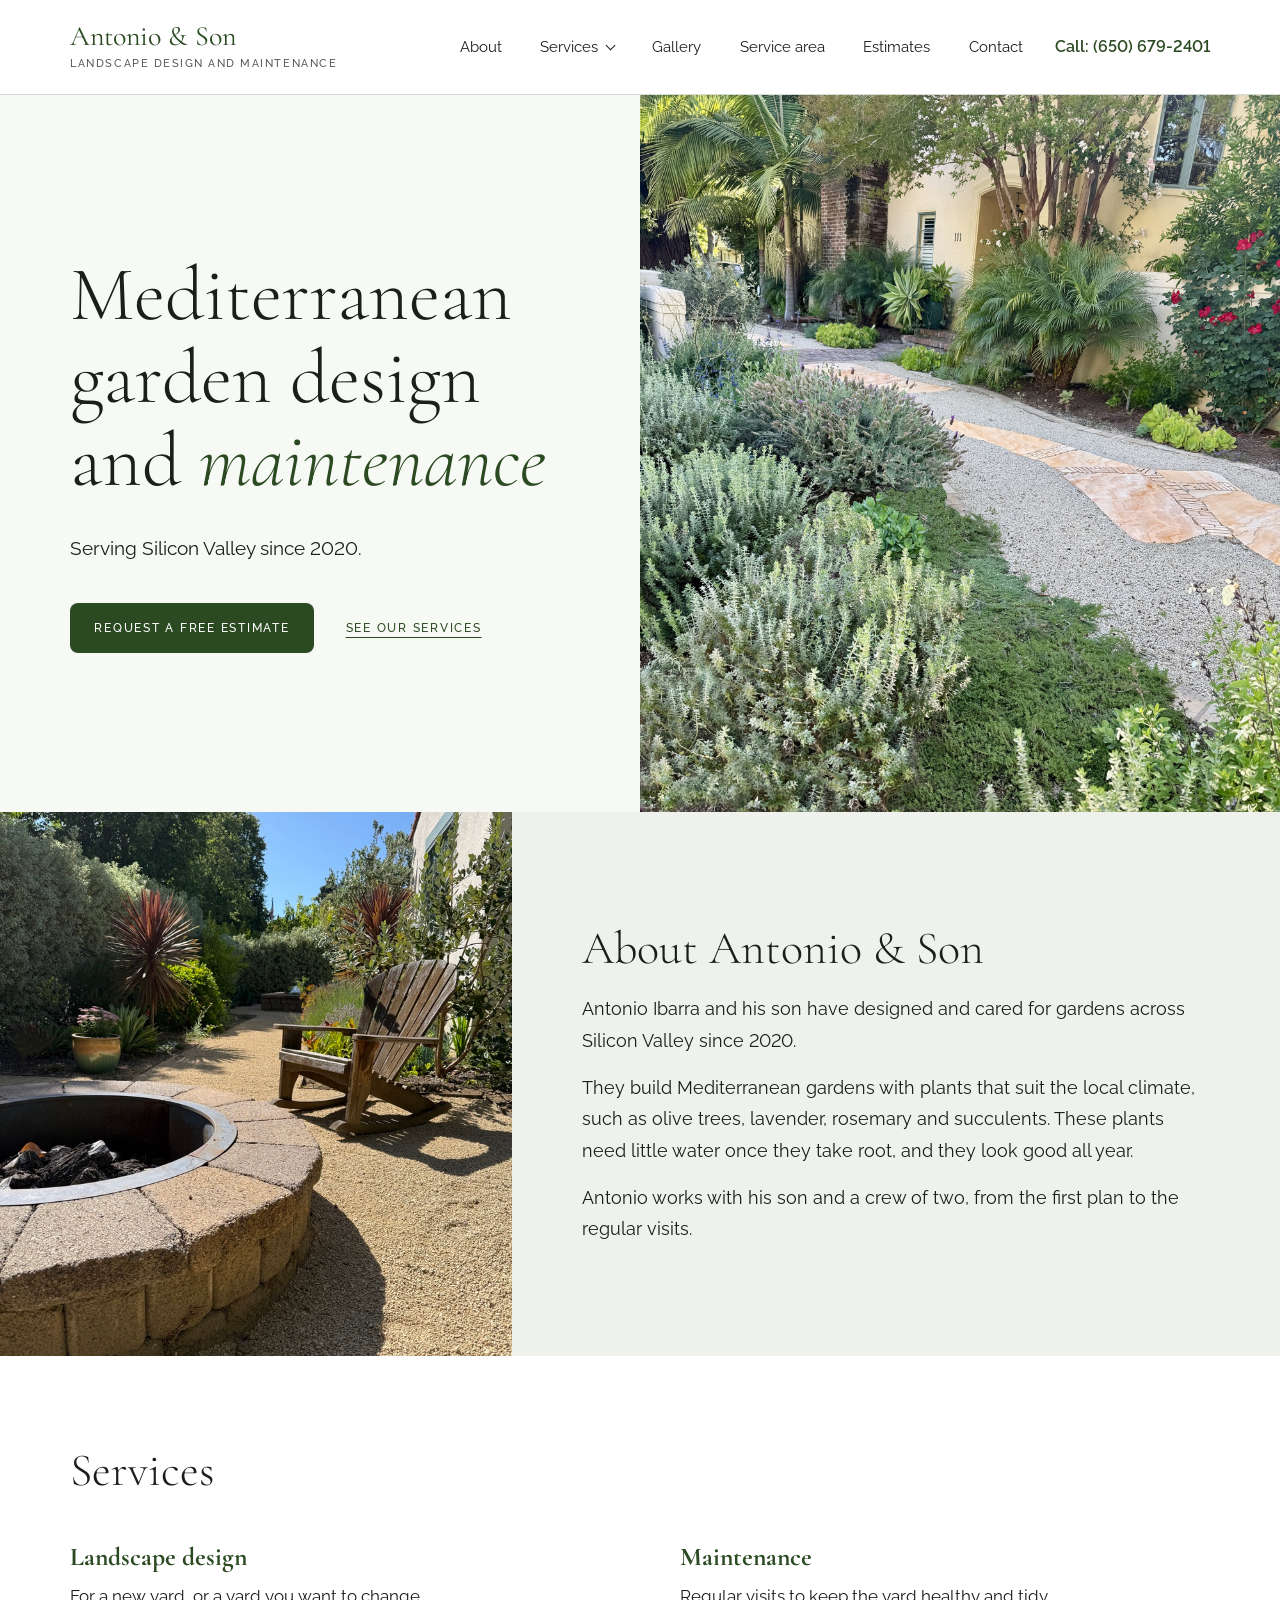
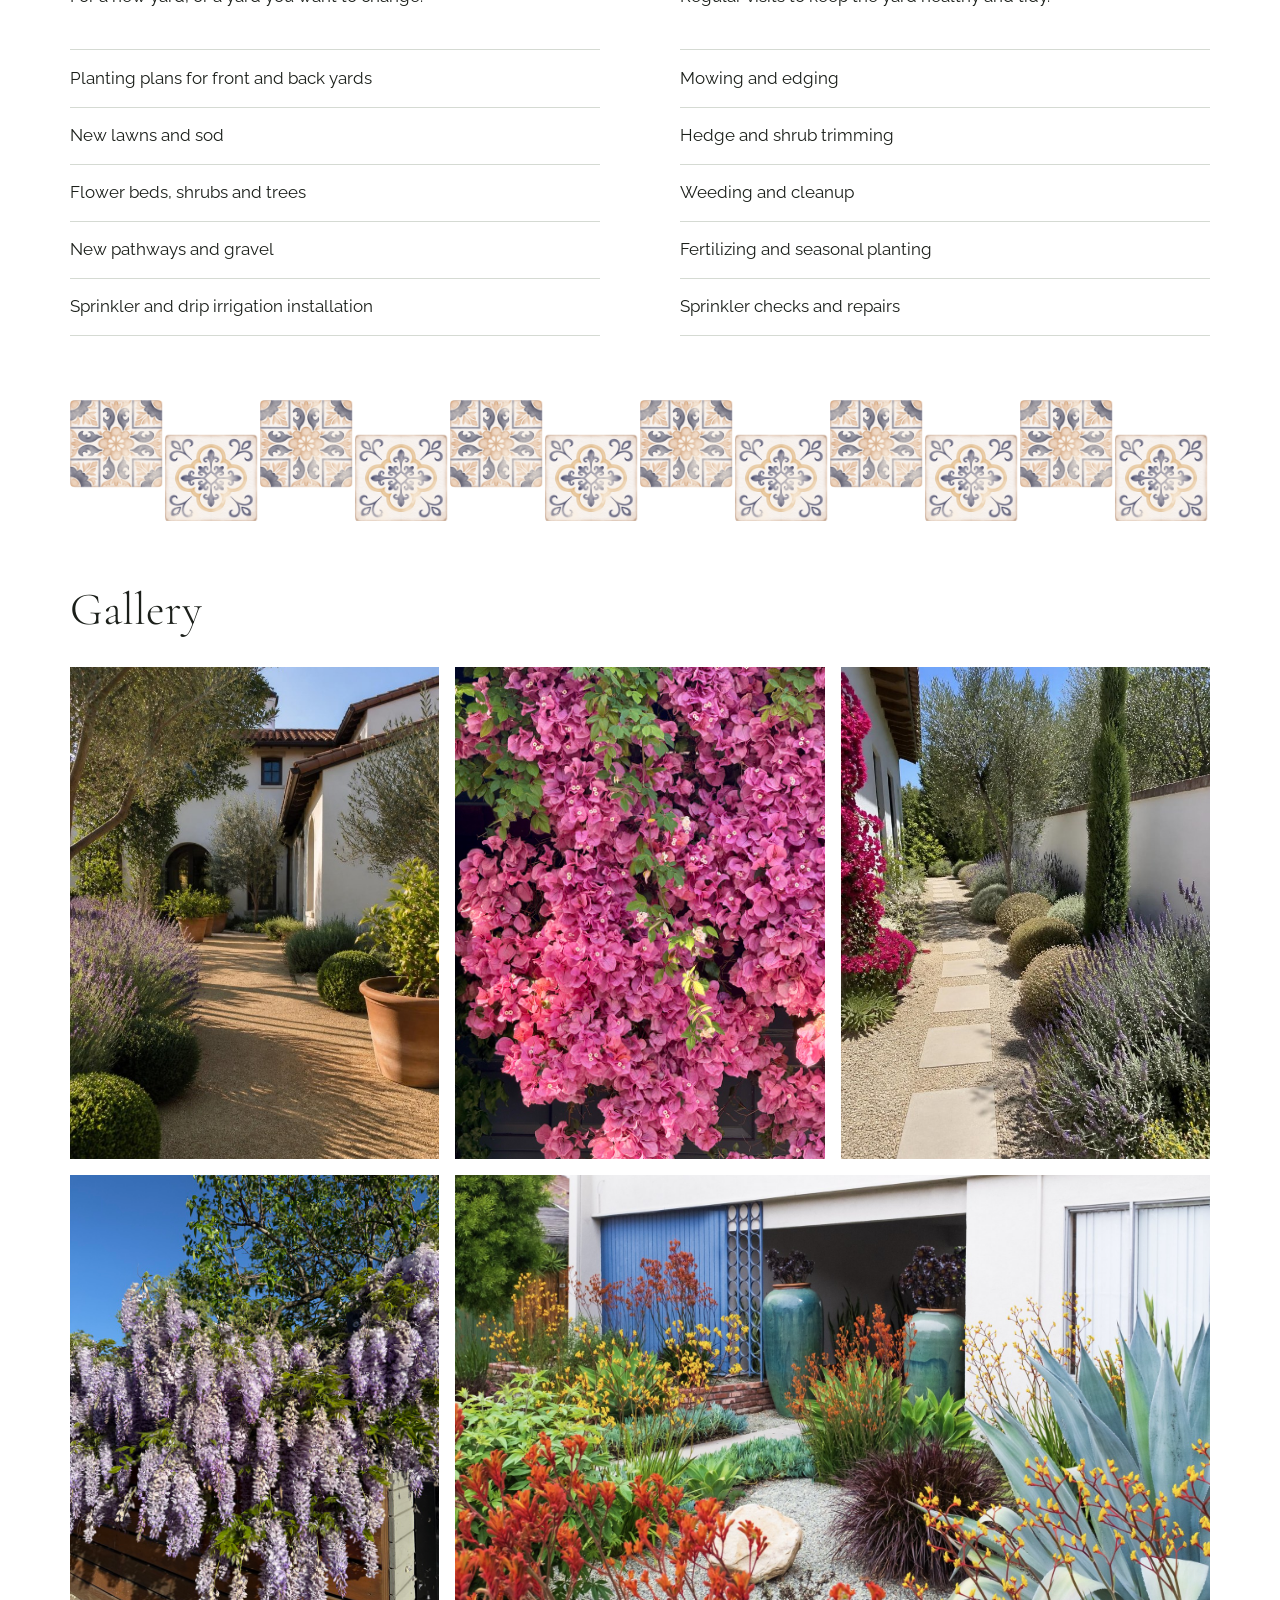
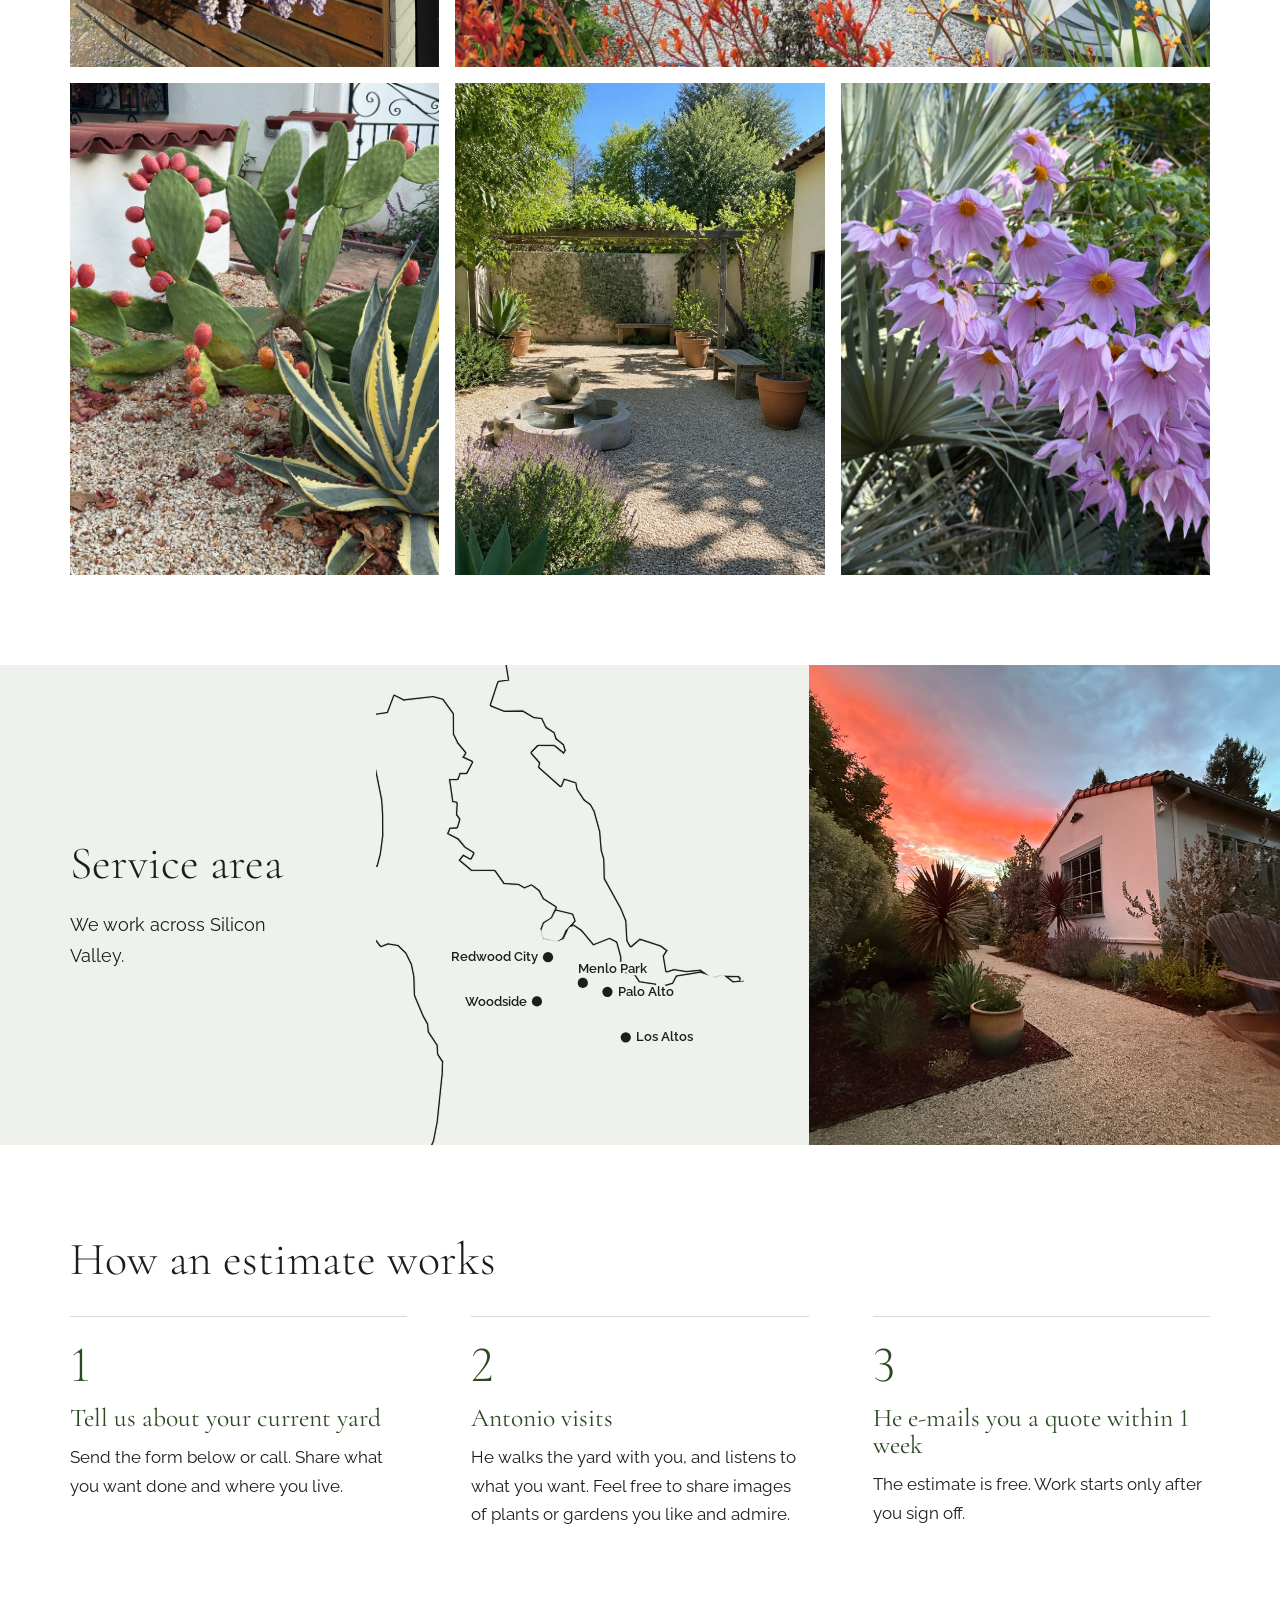
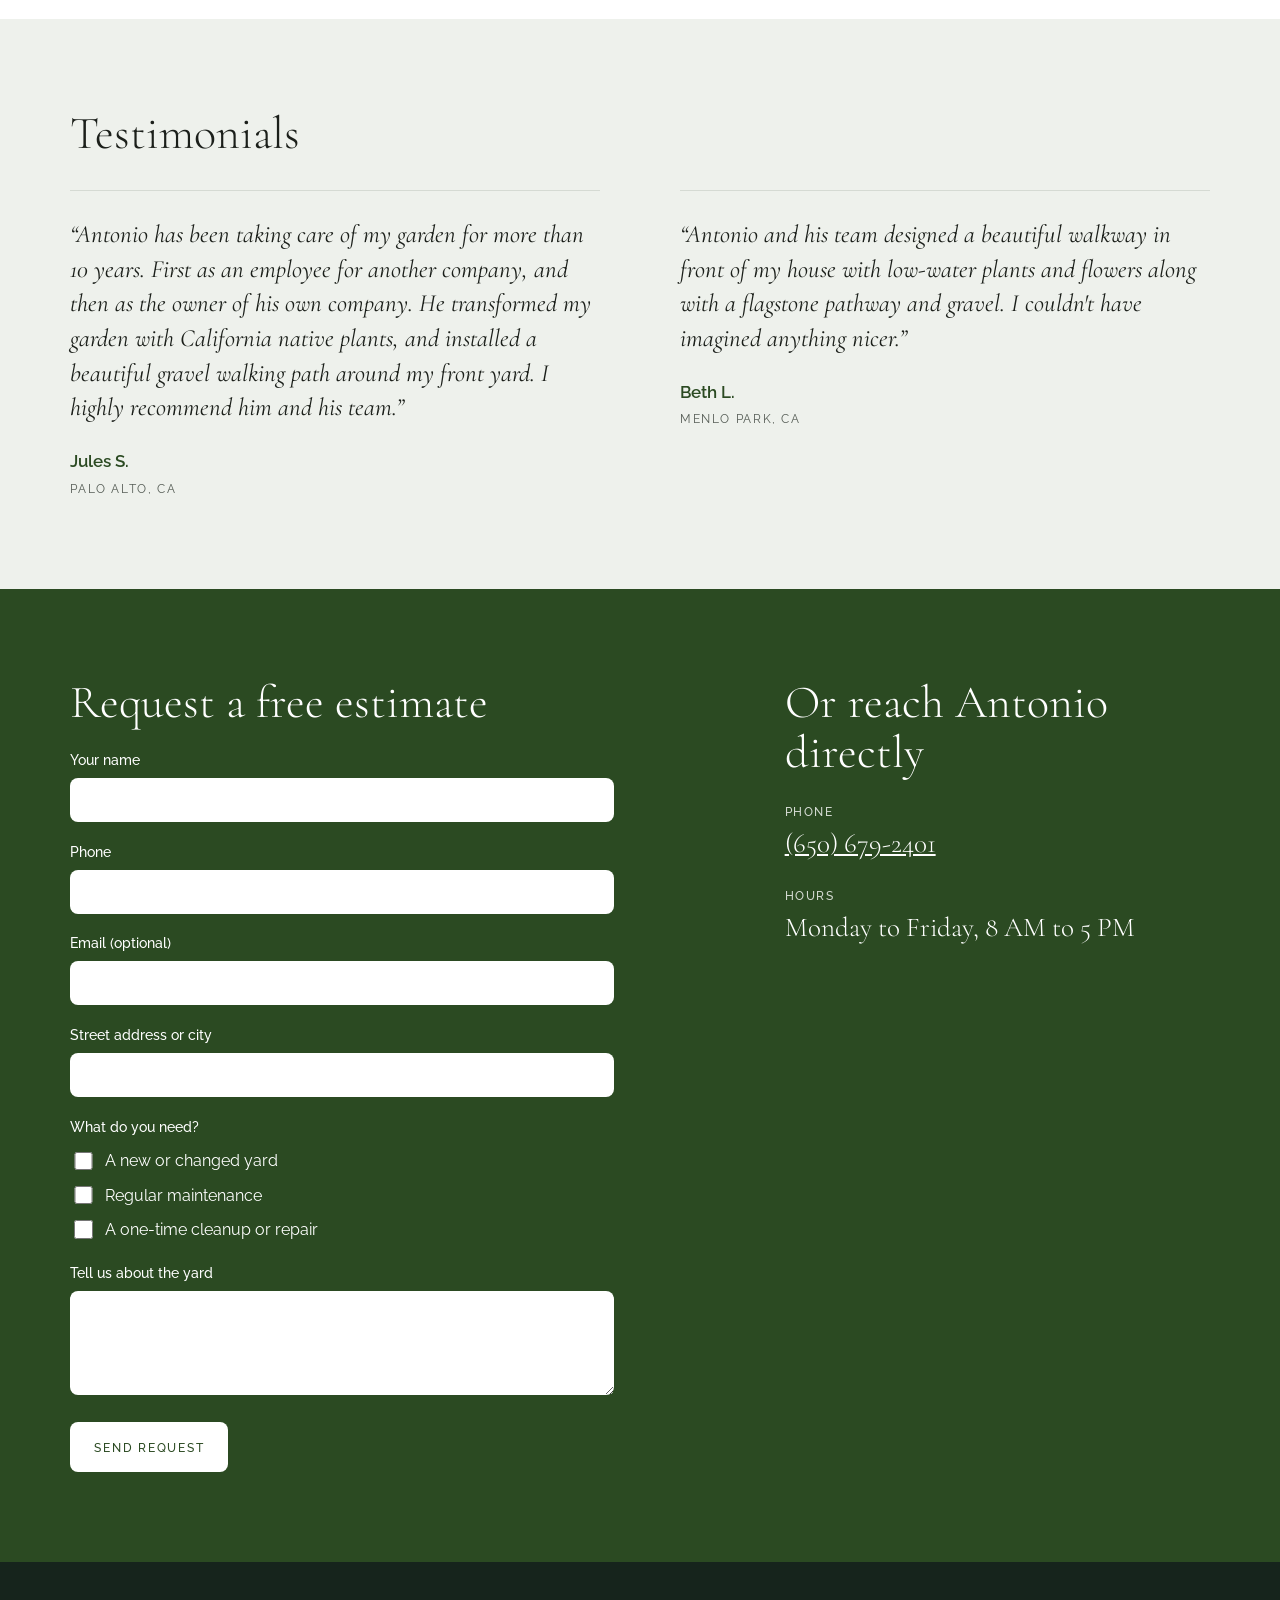
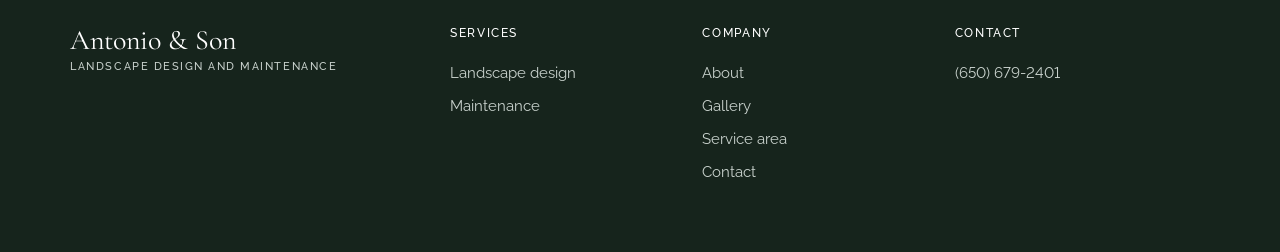
==== commit 0402622d: "Outline map beside text, restore photo" ====
--- a/index.html
+++ b/index.html
@@ -109,12 +109,9 @@
   <p>We work across Silicon Valley.</p>
   </div>
   <svg class="map" viewBox="0 0 620 516" preserveAspectRatio="xMidYMid slice" role="img" aria-label="Map of the San Francisco Peninsula with dots on Redwood City, Woodside, Menlo Park, Palo Alto and Los Altos">
-    <defs><pattern id="hatch" width="7" height="7" patternUnits="userSpaceOnUse"><path d="M0 3.5H7"/></pattern><path id="landshape" d="M209.9 -40.8L226.6 -41.3L236.4 -47.4L243.4 -46.3L253.3 -37.1L253.7 -31.7L270.8 -24.4L276.0 -16.2L273.2 -12.4L284.3 -1.2L289.8 6.9L297.9 13.8L296.7 25.2L309.7 31.5L316.2 27.6L322.1 31.2L327.7 39.1L392.7 44.7L403.0 53.6L414.2 60.1L425.3 74.7L416.5 81.7L415.8 88.3L430.7 100.2L442.6 104.6L450.6 113.1L485.2 102.9L574.0 75.9L651.9 51.3L680.7 43.8L725.2 26.8L726.7 28.2L726.6 29.3L726.6 65.9L726.9 264.5L734.3 273.3L750.5 279.9L762.8 279.0L768.3 297.1L775.5 299.1L786.6 310.2L786.2 311.4L785.3 314.2L785.3 316.1L784.8 317.0L784.1 316.5L636.4 316.1L618.7 315.4L515.9 314.5L504.1 326.7L485.9 333.2L474.8 340.5L474.2 340.4L473.1 339.8L473.2 338.2L472.3 338.4L469.7 339.7L470.9 338.0L470.7 335.0L469.4 335.1L470.0 335.4L468.5 335.3L468.2 335.0L468.3 333.8L468.3 333.7L465.6 333.7L447.1 333.3L445.4 334.0L440.7 335.2L437.5 335.0L426.2 326.9L410.9 328.3L397.5 326.2L390.0 328.6L387.4 313.1L391.5 306.7L383.8 300.9L360.9 293.4L351.3 301.5L348.3 296.3L347.0 274.7L341.6 261.4L323.9 229.3L323.4 208.5L320.6 198.8L319.0 179.0L313.0 157.1L308.8 149.4L301.9 144.4L294.6 133.3L293.2 125.8L278.9 121.3L275.7 129.4L253.4 109.6L254.6 105.1L245.3 94.4L251.7 87.7L268.7 87.8L279.3 96.5L282.0 91.8L279.8 85.0L272.0 78.8L269.8 72.1L260.9 66.2L256.3 56.4L247.2 55.3L235.3 48.2L215.0 48.5L201.5 42.9L209.4 18.9L221.2 17.2L216.9 -9.7L207.1 -33.7L209.9 -40.8ZM686.9 -214.9L697.8 -214.2L703.9 -209.8L711.5 -208.7L712.2 -198.9L708.1 -183.6L699.6 -184.8L694.0 -181.8L684.9 -184.0L678.9 -174.4L664.8 -178.2L664.7 -191.0L666.8 -201.9L679.1 -204.7L682.5 -213.9L686.9 -214.9ZM716.1 -144.7L711.1 -156.0L721.2 -154.4L721.8 -149.2L716.1 -144.7ZM709.6 -116.9L715.3 -112.2L715.2 -100.2L721.1 -94.6L722.3 -81.2L726.4 -70.8L727.0 -63.4L720.7 -59.0L722.4 -53.6L716.5 -45.2L720.6 -41.0L714.4 -34.0L715.1 -28.8L711.3 -19.2L715.2 -12.3L712.3 -6.7L723.2 -5.8L730.3 -9.0L740.6 4.5L736.6 14.3L731.8 14.1L729.0 27.2L726.7 28.2L725.2 26.8L680.7 43.8L651.9 51.3L574.0 75.9L485.2 102.9L450.6 113.1L442.6 104.6L430.7 100.2L415.8 88.3L416.5 81.7L425.3 74.7L414.2 60.1L403.0 53.6L392.7 44.7L327.7 39.1L322.1 31.2L316.2 27.6L309.7 31.5L296.7 25.2L297.9 13.8L289.8 6.9L284.3 -1.2L273.2 -12.4L276.0 -16.2L270.8 -24.4L253.7 -31.7L253.3 -37.1L243.4 -46.3L236.4 -47.4L226.6 -41.3L209.9 -40.8L201.4 -41.3L202.2 -49.2L191.4 -50.8L181.6 -55.1L173.8 -48.6L160.1 -50.1L159.6 -60.2L153.8 -67.6L143.9 -71.0L143.2 -77.2L130.7 -97.3L141.6 -97.3L149.7 -88.8L155.2 -93.3L158.0 -102.8L163.2 -108.7L169.0 -107.5L178.1 -121.3L174.6 -126.2L173.0 -139.5L196.8 -130.2L206.9 -138.4L219.0 -137.9L225.8 -146.6L230.4 -148.1L237.1 -161.9L242.4 -163.3L244.5 -173.0L257.3 -179.2L278.2 -177.7L293.5 -174.3L302.0 -166.7L308.1 -154.6L324.0 -147.9L334.8 -153.1L347.1 -162.6L360.0 -166.8L376.6 -174.2L386.8 -172.6L396.8 -177.1L407.8 -179.1L428.5 -175.4L441.3 -169.5L461.3 -171.1L468.7 -166.4L482.6 -163.3L497.2 -164.8L513.1 -155.6L524.5 -154.9L537.9 -147.8L554.3 -143.7L574.9 -141.9L587.6 -146.5L601.0 -145.2L614.3 -136.0L622.1 -134.6L623.9 -139.0L632.9 -136.3L638.6 -145.5L629.8 -152.9L620.7 -148.6L612.3 -152.2L615.7 -157.1L623.5 -157.9L632.9 -165.5L636.3 -173.9L646.5 -178.7L657.4 -173.2L660.9 -169.1L668.4 -170.3L678.1 -164.3L687.4 -154.8L691.9 -145.9L697.0 -146.5L707.7 -154.9L710.5 -135.3L709.6 -116.9ZM645.7 -205.7L656.5 -209.1L664.8 -202.9L663.8 -177.8L650.7 -178.9L645.2 -181.5L644.4 -199.9L645.7 -205.7ZM530.0 -153.7L525.1 -165.9L520.5 -170.2L526.2 -175.4L532.9 -154.1L530.0 -153.7ZM517.9 -168.4L523.7 -165.8L526.1 -159.1L514.2 -157.5L513.1 -162.4L517.9 -168.4ZM155.0 122.0L80.1 122.1L77.1 107.8L76.4 94.6L72.1 59.3L77.4 54.1L90.4 52.2L97.3 33.9L106.9 38.9L138.5 35.2L148.5 37.9L159.2 52.7L159.3 74.4L164.1 84.3L172.5 94.6L169.3 99.7L179.8 104.5L174.1 115.4L166.8 115.3L164.5 121.9L155.0 122.0ZM501.8 -593.0L503.4 -593.2L508.5 -592.4L514.9 -591.8L516.0 -591.9L518.1 -592.7L526.8 -591.2L538.3 -585.2L551.4 -582.0L564.1 -582.8L569.3 -579.7L571.8 -579.6L574.4 -585.4L580.6 -587.3L585.0 -582.1L594.1 -585.7L602.5 -592.1L613.7 -589.6L620.7 -592.3L632.2 -579.5L631.8 -548.9L633.2 -548.9L633.2 -517.0L633.0 -450.1L633.2 -399.2L701.8 -398.7L699.7 -397.2L694.2 -385.2L693.6 -383.4L693.5 -375.5L696.7 -368.8L694.5 -361.7L695.9 -346.5L695.6 -318.9L689.6 -303.9L688.0 -299.2L686.7 -297.6L682.6 -295.8L679.6 -295.5L675.5 -296.5L665.9 -289.7L654.6 -285.9L642.3 -269.3L638.7 -266.6L634.3 -243.7L624.4 -225.3L620.9 -227.0L602.2 -209.3L559.2 -183.0L536.2 -192.1L530.9 -195.3L516.2 -190.9L513.4 -183.1L504.9 -177.3L496.9 -175.3L487.9 -180.3L484.3 -188.3L483.5 -200.8L471.7 -199.0L457.4 -194.6L450.7 -195.5L442.3 -192.3L432.8 -203.2L426.4 -203.2L414.9 -210.1L416.1 -214.2L428.8 -219.6L434.5 -226.9L428.7 -240.6L421.6 -249.1L410.4 -247.6L392.4 -247.3L381.3 -243.0L379.9 -228.4L373.6 -215.8L358.4 -200.8L344.5 -184.3L334.0 -166.6L319.5 -165.8L313.5 -172.8L304.5 -179.0L295.2 -190.0L288.1 -181.3L282.6 -187.6L270.5 -185.0L259.7 -192.7L258.4 -196.5L247.1 -188.2L235.1 -186.1L229.6 -201.2L221.2 -213.1L211.2 -222.6L192.7 -235.1L179.6 -240.5L162.8 -249.7L151.4 -252.5L145.6 -263.2L148.0 -263.0L163.9 -263.3L224.2 -262.7L290.3 -262.6L290.9 -270.9L284.7 -274.4L276.8 -283.9L276.4 -291.4L283.1 -298.1L283.2 -308.4L291.2 -313.0L289.8 -327.5L283.4 -339.7L290.4 -345.0L289.3 -351.6L278.2 -352.2L275.6 -355.0L278.7 -364.0L295.0 -363.0L284.7 -381.3L287.7 -387.5L283.0 -400.9L379.5 -401.1L381.9 -412.9L377.1 -421.6L373.7 -439.9L370.7 -442.3L362.9 -460.3L348.9 -477.5L345.4 -485.5L338.2 -494.3L337.3 -501.5L339.3 -514.5L346.4 -537.9L352.1 -551.7L351.2 -566.8L353.2 -571.1L377.0 -571.7L384.6 -574.6L395.4 -564.5L401.6 -554.7L410.9 -550.4L415.9 -550.2L426.6 -560.0L433.7 -562.7L448.7 -579.2L459.7 -582.9L464.6 -588.3L474.9 -585.2L486.0 -585.1L496.4 -588.4L501.8 -593.0ZM423.7 -199.3L423.0 -194.3L412.3 -193.4L407.4 -207.5L421.3 -202.6L423.7 -199.3ZM484.4 -184.9L493.2 -178.4L493.3 -172.6L472.0 -173.5L484.4 -184.9ZM607.6 -200.4L604.2 -202.7L618.7 -216.0L621.6 -207.3L618.5 -201.9L607.6 -200.4ZM-431.4 -825.1L-352.9 -825.7L-353.2 -851.8L-315.3 -850.9L-315.1 -863.0L-278.7 -863.4L-264.5 -862.0L-220.5 -861.3L-137.8 -861.0L-129.0 -849.4L-122.3 -851.5L-120.1 -851.3L-117.2 -844.1L-109.5 -841.0L-96.1 -826.9L-88.0 -821.5L-87.6 -807.4L-78.8 -798.6L-71.5 -787.1L-68.4 -777.9L-60.6 -773.8L-63.1 -768.1L-61.8 -759.4L-55.3 -756.6L-49.1 -741.2L-35.8 -737.2L-18.8 -737.8L-18.2 -737.1L-12.6 -726.6L-13.3 -722.4L-3.7 -709.7L-5.1 -703.8L-2.5 -701.1L-2.9 -688.6L-9.6 -677.5L-5.7 -665.5L-16.9 -647.5L-18.1 -644.5L-7.2 -627.6L-8.3 -619.8L-0.3 -616.2L-0.6 -611.5L11.4 -610.2L23.9 -601.9L31.4 -594.3L34.3 -585.4L35.1 -584.5L45.9 -581.7L52.0 -576.8L51.3 -556.4L60.6 -541.1L61.8 -533.4L70.9 -534.5L76.6 -529.0L77.0 -522.8L93.7 -518.9L95.7 -510.6L87.9 -503.1L85.1 -493.7L102.1 -477.7L105.3 -465.3L117.6 -455.7L111.0 -445.3L118.1 -438.2L123.4 -437.4L132.1 -429.4L136.6 -420.4L146.7 -406.5L154.1 -391.5L147.9 -387.1L149.8 -378.4L147.2 -371.4L152.4 -363.4L158.5 -365.2L157.3 -353.6L167.8 -339.6L173.1 -341.8L177.8 -327.6L178.5 -309.5L184.3 -301.8L177.4 -297.1L179.5 -287.5L172.3 -287.1L171.2 -279.4L173.5 -267.6L172.6 -265.8L170.1 -264.9L152.6 -268.1L145.7 -263.1L145.6 -263.2L151.4 -252.5L147.0 -245.2L130.3 -237.0L122.9 -230.2L114.7 -230.4L95.1 -227.6L86.4 -224.4L81.6 -225.4L80.1 -226.4L77.3 -229.6L76.6 -230.8L74.9 -235.1L73.0 -243.0L65.6 -252.7L52.1 -265.2L42.4 -267.0L41.5 -274.3L36.6 -283.4L37.5 -286.0L35.6 -287.4L28.6 -287.2L18.7 -291.7L11.4 -285.0L-3.9 -286.1L-5.6 -283.1L-20.0 -285.1L-32.2 -292.5L-41.4 -292.4L-45.4 -296.4L-55.6 -298.0L-70.4 -307.5L-82.0 -307.4L-192.6 -402.0L-196.8 -403.2L-196.1 -404.8L-199.0 -405.7L-199.9 -404.9L-202.7 -404.6L-202.9 -398.9L-215.6 -395.7L-222.8 -397.1L-225.1 -397.6L-232.0 -400.9L-235.9 -402.2L-238.6 -396.7L-247.2 -397.0L-255.7 -393.0L-256.4 -392.3L-255.4 -387.5L-261.6 -383.7L-276.4 -396.4L-287.0 -403.6L-285.8 -406.9L-293.8 -416.6L-297.5 -409.9L-298.5 -399.8L-304.1 -391.0L-311.1 -404.5L-306.7 -417.3L-306.0 -436.1L-315.3 -454.9L-318.2 -465.4L-325.6 -468.2L-327.0 -479.1L-334.2 -491.0L-338.1 -492.0L-346.7 -514.1L-350.9 -520.1L-356.9 -521.8L-371.8 -536.4L-390.9 -550.4L-406.6 -558.8L-418.3 -562.2L-420.9 -567.7L-431.4 -568.4L-450.6 -587.8L-455.1 -594.0L-467.8 -600.8L-472.1 -608.0L-486.7 -616.0L-491.6 -621.7L-491.0 -630.0L-494.4 -637.2L-514.1 -651.9L-515.8 -659.5L-532.3 -687.1L-538.9 -692.6L-540.3 -699.7L-546.7 -709.0L-555.0 -714.3L-556.1 -722.9L-561.1 -731.1L-567.2 -735.3L-576.1 -747.4L-584.4 -750.5L-593.9 -758.0L-596.6 -763.0L-608.9 -766.7L-618.1 -774.2L-624.6 -790.7L-624.1 -790.7L-621.0 -787.2L-613.9 -786.5L-612.9 -789.8L-612.4 -790.4L-608.9 -789.8L-599.5 -799.5L-563.2 -797.9L-511.5 -798.1L-511.6 -823.6L-461.2 -824.1L-445.5 -825.1L-431.4 -825.1ZM1034.8 532.2L1062.0 505.4L1097.1 469.6L1106.7 459.0L1131.8 434.1L1123.8 431.0L1120.2 418.2L1122.9 409.7L1118.8 407.7L1119.5 399.8L1111.7 397.7L1118.1 388.0L1148.0 373.1L1152.5 369.6L1185.0 352.8L1216.0 338.8L1292.5 301.4L1442.7 227.1L1522.4 188.3L1526.0 186.5L1570.5 278.3L1573.5 285.4L1575.6 298.4L1584.9 310.3L1599.8 337.5L1603.0 349.8L1596.5 360.1L1597.2 366.4L1602.4 371.2L1609.1 386.9L1625.0 411.1L1643.0 441.4L1651.8 462.0L1662.6 472.6L1666.1 480.9L1663.4 490.5L1668.9 505.9L1692.6 525.9L1718.8 538.1L1727.3 540.1L1748.4 561.3L1752.5 571.1L1754.0 574.7L1746.7 578.7L1726.2 583.2L1720.3 587.4L1708.9 589.3L1700.2 587.7L1693.5 590.5L1686.4 588.9L1678.5 591.7L1674.6 588.9L1662.7 593.8L1657.8 591.3L1635.6 591.1L1632.2 594.1L1602.2 600.7L1592.8 600.4L1583.3 610.3L1569.1 614.4L1557.7 624.5L1542.5 628.7L1527.9 624.5L1517.6 630.1L1515.6 631.3L1513.5 634.5L1513.1 635.1L1498.5 640.3L1472.8 647.6L1465.1 648.8L1412.1 702.2L1384.0 730.5L1386.8 738.0L1387.3 772.6L1342.6 772.4L1289.0 826.5L1239.5 877.2L1162.9 955.3L1161.0 953.3L1152.7 945.4L1037.8 886.6L1010.6 872.4L1009.9 865.5L1003.7 853.5L1002.9 847.5L995.6 844.4L991.3 830.5L981.4 821.0L982.3 816.2L982.2 815.2L978.3 806.5L965.0 808.0L959.0 806.2L947.0 794.7L950.7 782.6L958.0 776.6L962.7 768.5L961.4 767.1L960.7 765.1L960.1 765.1L948.7 758.6L939.3 746.4L939.8 737.9L948.0 732.3L947.9 721.7L939.2 709.8L940.2 704.2L953.9 697.6L953.0 687.0L965.0 678.4L964.1 673.0L955.0 668.2L953.8 663.8L941.3 652.0L949.9 648.3L949.8 641.8L958.8 625.9L954.9 621.1L955.1 619.5L953.7 617.2L952.4 615.8L1034.8 532.2ZM434.2 609.6L442.4 609.8L455.4 620.7L475.6 627.4L484.9 634.2L502.6 639.0L518.2 646.3L526.2 646.4L527.0 646.6L530.2 649.9L530.9 650.4L548.1 659.7L554.3 672.1L570.1 678.4L573.1 682.7L591.9 692.1L601.7 708.0L609.9 712.2L604.2 718.6L616.1 725.3L608.6 733.6L616.7 735.6L625.3 743.6L632.1 744.6L630.0 753.3L633.5 759.1L643.7 759.5L653.3 763.5L654.0 773.2L660.3 774.3L661.0 781.9L665.9 790.0L671.9 784.3L680.3 783.1L692.4 795.4L703.8 795.4L710.1 801.3L710.0 818.6L700.8 816.9L692.2 818.3L683.7 810.2L677.1 807.8L668.0 822.5L666.7 823.1L665.8 820.9L666.2 819.7L665.4 815.4L662.0 817.4L661.0 813.6L661.6 810.9L660.2 807.4L659.3 806.7L653.9 806.3L652.3 807.1L649.3 809.8L642.1 815.0L630.6 807.9L622.1 804.7L614.0 806.7L610.4 805.9L603.8 810.6L598.6 809.7L597.9 809.8L593.0 814.5L583.3 828.8L580.6 831.0L575.9 832.3L569.4 830.8L567.4 833.6L563.5 838.6L562.3 840.5L558.2 846.5L560.2 853.3L559.3 855.3L554.1 859.7L519.3 792.9L511.1 780.6L496.2 764.8L487.5 758.5L472.4 751.3L465.7 750.4L455.2 756.8L449.0 765.3L440.0 771.0L432.4 766.1L414.0 763.2L408.1 764.5L406.0 773.9L378.7 776.5L364.0 771.5L351.3 769.6L339.1 760.9L331.1 757.8L317.8 747.7L307.1 737.6L298.4 733.1L297.3 728.7L282.9 719.5L275.9 710.6L271.5 710.2L265.7 696.2L254.7 682.9L236.0 655.9L234.1 650.4L223.6 639.4L226.0 634.1L210.7 604.8L206.7 570.8L226.5 571.0L240.0 568.3L257.9 568.2L258.0 546.6L319.4 546.3L319.7 485.5L319.8 485.9L320.2 486.8L321.0 488.5L322.4 494.6L336.1 508.6L339.1 508.2L351.7 524.5L352.6 530.1L360.0 534.4L362.4 539.6L370.0 539.6L378.6 550.6L386.2 548.7L401.5 571.5L406.1 583.4L416.5 592.8L423.7 595.0L429.9 607.6L433.9 609.3L434.2 609.6ZM1517.4 177.9L1526.2 186.4L1522.4 188.3L1442.7 227.1L1292.5 301.4L1216.0 338.8L1185.0 352.8L1152.5 369.6L1148.0 373.1L1118.1 388.0L1111.7 397.7L1119.5 399.8L1118.8 407.7L1122.9 409.7L1120.2 418.2L1123.8 431.0L1131.8 434.1L1106.7 459.0L1097.1 469.6L1062.0 505.4L1034.8 532.2L952.4 615.8L949.2 612.5L945.6 596.9L944.9 596.1L928.2 594.6L919.1 577.9L914.4 573.7L902.9 589.1L892.7 587.2L882.9 588.9L873.3 581.8L870.4 576.9L869.0 575.9L859.1 573.8L844.5 589.3L845.2 601.4L834.0 601.9L830.8 597.5L826.0 564.0L818.4 540.3L805.4 532.8L795.8 517.0L797.0 487.2L804.2 476.4L808.8 480.4L816.3 476.7L830.0 464.0L825.8 452.5L827.7 447.1L819.8 435.0L817.8 422.9L823.1 408.1L827.8 404.1L825.4 396.5L809.3 390.7L801.0 394.6L795.2 391.3L795.4 381.6L784.3 367.3L791.7 354.0L790.2 341.1L784.0 338.5L776.4 330.6L774.6 322.3L784.3 316.7L784.8 317.0L852.2 249.5L879.3 223.2L920.3 182.2L921.2 179.6L939.8 159.8L950.0 161.0L955.7 154.7L955.7 144.1L971.9 137.4L982.7 139.7L982.7 132.0L991.9 129.9L998.5 125.3L997.4 119.5L1000.9 112.1L1008.0 111.9L1019.4 108.2L1024.9 109.9L1033.8 101.3L1031.3 94.7L1047.0 93.8L1055.1 96.8L1061.9 94.6L1068.9 86.5L1072.0 92.5L1081.8 94.9L1089.8 92.7L1095.4 81.4L1098.9 85.5L1105.7 84.5L1110.3 77.4L1119.8 80.6L1125.7 87.9L1138.8 96.1L1145.4 92.9L1161.6 96.1L1160.3 77.9L1159.9 48.6L1157.7 -31.6L1157.7 -195.8L1162.9 -190.1L1192.1 -154.0L1210.0 -135.3L1221.0 -124.6L1260.7 -80.1L1270.6 -69.8L1276.4 -63.1L1282.0 -53.7L1339.8 10.1L1343.1 14.4L1406.2 72.4L1420.5 86.1L1469.1 132.1L1517.4 177.9ZM80.1 122.1L155.0 122.0L158.7 147.8L163.3 148.7L162.6 161.2L166.1 166.0L163.8 173.9L155.9 174.3L152.9 181.8L164.9 188.1L172.1 196.7L181.2 202.4L178.7 207.4L170.8 203.0L165.4 210.1L179.5 221.9L204.4 222.1L214.3 236.1L230.2 237.1L236.8 240.9L244.3 237.7L251.6 243.2L256.3 252.1L269.8 260.7L264.7 271.4L256.4 276.3L253.5 283.6L256.8 294.7L273.1 297.4L279.4 294.9L285.3 282.5L289.8 281.0L297.7 286.6L310.7 302.2L328.3 295.2L335.0 298.7L339.1 313.7L339.4 323.9L344.6 330.6L344.4 330.8L339.8 338.1L340.4 340.2L340.3 341.2L339.0 341.9L338.6 341.9L336.3 342.6L336.1 342.8L335.9 342.8L333.9 341.4L333.7 340.9L333.7 341.1L332.9 340.8L330.8 340.9L329.0 340.2L320.0 338.3L312.6 341.1L293.6 360.8L295.5 374.7L290.8 380.6L294.2 394.9L293.6 400.1L286.6 411.6L286.8 424.7L289.0 428.4L289.8 430.8L293.0 436.1L298.8 445.1L296.3 460.1L299.2 465.3L300.0 465.1L301.0 463.8L302.4 462.8L304.6 462.5L307.3 463.8L313.0 469.9L314.7 479.0L319.7 485.5L319.4 546.3L258.0 546.6L257.9 568.2L240.0 568.3L226.5 571.0L206.7 570.8L210.7 604.8L226.0 634.1L223.6 639.4L214.6 631.6L209.7 630.1L199.7 634.2L192.2 627.3L192.3 613.9L186.4 606.4L178.0 602.9L174.3 585.3L165.5 576.3L152.7 572.4L147.2 563.4L144.3 537.8L139.4 529.8L137.8 517.7L140.3 512.0L144.4 490.8L149.7 439.3L150.1 426.1L144.8 418.2L144.3 408.6L134.7 393.9L134.0 385.7L129.1 376.9L119.9 355.0L119.2 334.5L116.5 321.4L110.4 309.0L101.5 300.4L90.0 298.5L82.8 301.4L73.9 290.0L69.7 280.6L68.5 269.3L71.5 261.8L72.3 246.7L69.7 235.1L68.4 219.6L79.6 217.2L83.2 203.1L85.8 183.6L85.7 160.9L84.6 144.6L80.1 122.1ZM287.7 268.7L290.0 275.0L280.3 285.6L277.2 293.1L272.0 296.6L257.3 293.5L255.3 286.1L258.2 277.9L266.8 272.4L270.7 264.7L287.7 268.7ZM527.0 646.6L526.2 646.4L518.2 646.3L502.6 639.0L484.9 634.2L475.6 627.4L455.4 620.7L442.4 609.8L434.2 609.6L433.9 609.3L429.9 607.6L423.7 595.0L416.5 592.8L406.1 583.4L401.5 571.5L386.2 548.7L378.6 550.6L370.0 539.6L362.4 539.6L360.0 534.4L352.6 530.1L351.7 524.5L339.1 508.2L336.1 508.6L322.4 494.6L321.0 488.5L320.2 486.8L319.8 485.9L314.7 479.0L313.0 469.9L307.3 463.8L304.6 462.5L302.4 462.8L301.0 463.8L300.0 465.1L299.2 465.3L296.3 460.1L298.8 445.1L293.0 436.1L289.8 430.8L289.0 428.4L286.8 424.7L286.6 411.6L293.6 400.1L294.2 394.9L290.8 380.6L295.5 374.7L293.6 360.8L312.6 341.1L320.0 338.3L329.0 340.2L332.6 340.6L333.5 340.9L337.5 341.3L339.3 334.7L343.6 331.3L354.7 334.0L359.7 341.6L377.5 344.4L380.2 348.2L397.0 343.2L401.0 335.5L426.1 331.5L441.4 336.3L449.9 333.4L460.9 341.9L474.8 340.5L485.9 333.2L504.1 326.7L515.9 314.5L618.7 315.4L636.4 316.1L784.1 316.5L784.3 316.7L774.6 322.3L776.4 330.6L784.0 338.5L790.2 341.1L791.7 354.0L784.3 367.3L795.4 381.6L795.2 391.3L801.0 394.6L809.3 390.7L825.4 396.5L827.8 404.1L823.1 408.1L817.8 422.9L819.8 435.0L827.7 447.1L825.8 452.5L830.0 464.0L816.3 476.7L808.8 480.4L804.2 476.4L797.0 487.2L795.8 517.0L805.4 532.8L818.4 540.3L826.0 564.0L830.8 597.5L834.0 601.9L845.2 601.4L844.5 589.3L859.1 573.8L869.0 575.9L870.4 576.9L873.3 581.8L882.9 588.9L892.7 587.2L902.9 589.1L914.4 573.7L919.1 577.9L928.2 594.6L944.9 596.1L945.6 596.9L949.2 612.5L953.7 617.2L955.1 619.5L954.9 621.1L958.8 625.9L949.8 641.8L949.9 648.3L941.3 652.0L953.8 663.8L955.0 668.2L964.1 673.0L965.0 678.4L953.0 687.0L953.9 697.6L940.2 704.2L939.2 709.8L947.9 721.7L948.0 732.3L939.8 737.9L939.3 746.4L948.7 758.6L960.1 765.1L871.6 765.7L821.5 765.7L801.6 746.5L799.4 741.3L798.0 742.2L790.4 744.8L786.1 751.0L773.2 746.3L764.4 756.2L757.5 766.8L756.2 779.0L737.8 795.9L738.1 800.2L727.1 807.6L725.3 810.0L724.6 814.2L724.5 820.1L722.6 821.1L711.2 820.7L710.0 818.6L710.1 801.3L703.8 795.4L692.4 795.4L680.3 783.1L671.9 784.3L665.9 790.0L661.0 781.9L660.3 774.3L654.0 773.2L653.3 763.5L643.7 759.5L633.5 759.1L630.0 753.3L632.1 744.6L625.3 743.6L616.7 735.6L608.6 733.6L616.1 725.3L604.2 718.6L609.9 712.2L601.7 708.0L591.9 692.1L573.1 682.7L570.1 678.4L554.3 672.1L548.1 659.7L530.9 650.4L530.2 649.9L527.0 646.6ZM470.0 335.4L469.4 335.1L470.7 335.0L470.9 338.0L469.7 339.7L470.0 335.4ZM472.3 338.4L473.2 338.2L473.1 339.8L474.2 340.4L472.3 338.4ZM633.2 -517.0L633.2 -548.9L631.8 -548.9L632.2 -579.5L620.7 -592.3L613.7 -589.6L602.5 -592.1L594.1 -585.7L585.0 -582.1L580.6 -587.3L574.4 -585.4L571.8 -579.6L569.3 -579.7L564.1 -582.8L551.4 -582.0L538.3 -585.2L526.8 -591.2L518.1 -592.7L516.0 -591.9L514.9 -591.8L508.5 -592.4L503.4 -593.2L501.8 -593.0L496.4 -588.4L486.0 -585.1L474.9 -585.2L464.6 -588.3L459.7 -582.9L448.7 -579.2L433.7 -562.7L426.6 -560.0L415.9 -550.2L410.9 -550.4L401.6 -554.7L395.4 -564.5L384.6 -574.6L377.0 -571.7L353.2 -571.1L347.6 -580.3L345.8 -591.6L336.2 -631.7L328.2 -654.2L320.4 -665.3L320.7 -666.7L320.3 -667.4L317.9 -665.7L316.1 -665.2L313.8 -662.3L308.7 -662.3L307.3 -671.2L313.6 -676.1L312.4 -682.9L312.8 -683.7L310.8 -689.0L310.0 -691.0L303.4 -696.3L298.6 -694.9L288.2 -705.3L284.8 -712.1L285.7 -720.1L285.7 -721.9L270.6 -731.8L271.4 -735.7L265.3 -761.9L258.7 -768.9L252.8 -779.4L251.6 -790.1L246.3 -809.2L236.5 -826.0L227.7 -850.6L225.7 -851.7L208.2 -851.9L200.8 -857.4L189.0 -853.4L185.5 -848.9L169.8 -856.3L160.5 -863.1L154.9 -872.1L155.6 -875.4L152.8 -881.6L139.8 -901.5L135.3 -904.7L147.6 -925.7L181.3 -925.7L191.3 -924.8L254.7 -924.5L291.9 -925.7L320.7 -926.1L412.0 -926.3L419.2 -925.9L499.8 -925.7L504.0 -925.6L536.3 -925.0L540.0 -920.4L551.5 -917.2L556.8 -916.9L550.1 -913.6L550.3 -913.1L555.2 -909.9L559.4 -908.9L566.1 -909.1L566.6 -907.9L564.2 -904.4L558.1 -905.7L554.3 -893.4L549.4 -891.0L550.4 -883.8L565.3 -872.1L581.0 -870.9L594.9 -879.2L598.3 -873.1L608.1 -868.7L610.3 -859.6L607.7 -848.7L612.2 -842.0L612.9 -821.1L627.2 -820.4L635.4 -813.4L633.4 -809.1L638.2 -796.7L634.0 -790.1L649.4 -782.8L644.7 -773.1L647.5 -768.6L649.1 -769.4L650.8 -772.5L653.0 -779.6L653.0 -779.5L659.7 -787.4L673.8 -789.7L680.8 -805.1L687.8 -802.1L695.2 -799.0L700.4 -790.6L702.3 -785.9L700.3 -773.8L696.5 -766.8L695.5 -763.6L694.8 -760.6L693.3 -747.6L687.5 -739.6L676.4 -729.7L674.3 -725.1L674.2 -719.9L675.4 -715.1L678.1 -710.1L690.7 -698.3L701.3 -683.7L706.0 -682.5L713.6 -687.5L721.1 -682.1L725.8 -652.8L731.5 -645.2L746.7 -649.7L754.8 -648.0L759.7 -642.9L761.3 -633.9L757.7 -624.2L751.3 -616.6L757.9 -599.5L756.3 -594.2L746.1 -587.2L748.4 -575.9L730.1 -571.5L725.2 -557.9L733.2 -543.4L739.1 -537.8L759.5 -536.2L762.8 -530.8L764.9 -515.8L763.6 -508.6L762.3 -506.7L755.1 -503.2L747.1 -503.5L744.9 -502.7L743.8 -501.7L743.9 -497.8L754.3 -479.7L756.7 -470.1L754.8 -461.3L749.7 -456.8L750.8 -439.2L740.2 -428.4L725.0 -424.1L713.2 -411.1L704.2 -407.0L702.5 -399.5L701.8 -398.7L633.2 -399.2L633.0 -450.1L633.2 -517.0ZM554.1 859.7L559.3 855.3L560.2 853.3L558.2 846.5L562.3 840.5L563.5 838.6L567.4 833.6L569.4 830.8L575.9 832.3L580.6 831.0L583.3 828.8L593.0 814.5L597.9 809.8L598.6 809.7L603.8 810.6L610.4 805.9L614.0 806.7L622.1 804.7L630.6 807.9L642.1 815.0L649.3 809.8L652.3 807.1L653.9 806.3L659.3 806.7L660.2 807.4L661.6 810.9L661.0 813.6L662.0 817.4L665.4 815.4L666.2 819.7L665.8 820.9L666.7 823.1L668.4 832.0L668.1 840.5L682.1 864.2L698.8 871.8L732.7 908.7L761.7 939.3L776.0 934.8L777.5 933.7L783.1 941.3L784.1 950.2L785.2 950.9L791.3 952.3L798.3 969.2L790.1 974.9L788.8 974.5L776.2 978.8L778.7 986.4L786.0 997.4L787.0 999.1L786.8 1000.1L787.0 1001.2L792.3 1001.5L804.3 1013.2L812.4 1008.4L823.8 1013.8L828.3 1027.4L848.8 1030.6L855.8 1027.3L861.6 1030.7L873.4 1042.1L873.6 1048.5L880.3 1058.6L889.8 1067.5L885.2 1077.5L886.3 1095.2L879.1 1098.2L882.7 1115.1L893.1 1119.3L904.5 1134.4L905.5 1138.9L897.4 1147.8L894.3 1159.9L896.3 1162.7L897.2 1162.3L906.1 1157.0L923.5 1160.5L938.4 1156.3L943.8 1158.1L951.5 1175.5L953.3 1186.4L960.4 1185.3L964.0 1192.5L972.4 1201.5L975.1 1208.9L1036.8 1270.4L1079.5 1313.8L1079.8 1359.3L1088.6 1355.7L1088.8 1369.0L1094.6 1368.7L1096.5 1362.8L1112.6 1360.3L1115.9 1355.8L1117.6 1342.9L1125.3 1342.8L1139.2 1356.2L1146.5 1351.4L1152.3 1342.7L1153.1 1334.6L1158.2 1332.6L1161.7 1324.9L1176.4 1333.8L1181.0 1340.9L1193.4 1338.5L1200.4 1341.4L1205.5 1347.6L1216.3 1354.2L1217.4 1360.5L1224.1 1371.3L1234.3 1374.7L1240.4 1385.9L1251.4 1390.4L1260.5 1403.2L1264.4 1404.7L1270.6 1417.6L1282.1 1421.6L1291.0 1417.5L1303.7 1421.8L1308.3 1417.3L1308.1 1396.7L1300.3 1369.4L1295.5 1360.0L1290.5 1355.6L1289.3 1348.0L1283.0 1336.1L1277.6 1330.8L1280.6 1325.6L1307.2 1346.7L1311.1 1346.3L1322.5 1359.4L1323.7 1358.9L1327.1 1362.6L1326.4 1362.6L1330.9 1370.9L1326.2 1373.9L1324.9 1376.6L1335.1 1389.5L1345.5 1394.1L1347.1 1399.9L1362.4 1417.7L1354.6 1422.7L1351.9 1432.6L1343.5 1448.3L1337.7 1445.4L1334.3 1454.5L1336.5 1471.9L1342.7 1479.3L1344.4 1490.4L1349.8 1492.7L1347.5 1499.7L1352.2 1505.5L1358.8 1505.0L1372.9 1510.4L1380.4 1505.2L1386.1 1513.6L1383.5 1525.7L1386.1 1530.8L1403.6 1547.1L1418.1 1553.0L1421.6 1561.1L1428.1 1562.2L1428.8 1571.8L1437.2 1569.0L1442.0 1573.8L1450.8 1575.3L1463.7 1583.9L1464.6 1592.0L1474.0 1598.9L1483.6 1602.7L1490.4 1610.3L1494.9 1619.5L1510.6 1613.6L1519.9 1618.2L1545.0 1623.7L1548.6 1638.8L1558.4 1645.2L1560.0 1646.3L1560.4 1646.2L1561.4 1646.9L1560.8 1658.4L1569.3 1671.2L1575.6 1672.6L1598.2 1673.0L1601.7 1673.2L1611.4 1682.2L1624.7 1698.0L1622.8 1709.7L1613.7 1726.1L1620.2 1739.1L1640.1 1748.1L1641.9 1752.6L1644.7 1774.1L1620.1 1774.0L1619.4 1774.4L1533.9 1773.5L1448.5 1773.4L1390.9 1772.8L1324.8 1772.8L1192.0 1771.8L1106.7 1771.0L1029.1 1770.7L1021.3 1770.1L958.8 1769.8L869.6 1769.0L858.9 1757.5L842.1 1744.9L832.2 1731.3L824.8 1716.5L817.4 1713.9L802.2 1703.2L798.0 1695.9L791.4 1691.1L791.0 1675.8L784.6 1662.7L787.2 1658.4L781.6 1652.1L782.1 1644.7L778.0 1636.0L776.2 1623.0L771.6 1608.1L764.2 1593.5L757.7 1587.0L742.0 1579.7L715.5 1572.5L709.5 1557.6L703.2 1550.5L702.4 1537.1L692.6 1530.7L684.5 1515.3L679.5 1500.1L657.1 1467.1L647.3 1457.1L645.6 1452.1L629.8 1442.2L627.9 1436.8L617.7 1425.1L597.3 1411.6L592.4 1411.3L584.4 1403.5L560.6 1390.5L551.3 1391.0L536.1 1377.8L529.3 1359.3L521.6 1350.9L517.4 1350.9L505.8 1339.8L502.0 1333.0L492.5 1328.5L496.0 1319.4L494.6 1310.8L497.1 1298.8L487.5 1286.0L490.4 1279.6L488.3 1270.5L491.1 1264.2L488.3 1249.8L482.2 1245.7L480.5 1238.5L482.3 1226.2L471.8 1206.0L474.8 1201.9L471.6 1191.0L460.8 1170.2L465.5 1164.5L465.4 1156.4L456.5 1147.9L474.9 1139.4L469.1 1124.6L472.0 1121.4L469.9 1111.0L464.3 1105.7L456.9 1109.6L444.5 1102.8L440.3 1095.8L445.7 1091.0L449.8 1080.9L451.8 1068.1L458.2 1067.8L464.0 1060.0L467.3 1044.3L474.5 1045.3L477.7 1051.8L485.6 1058.0L489.8 1058.0L496.4 1068.1L497.0 1073.5L508.6 1073.9L520.2 1065.7L532.1 1049.5L544.2 1025.3L550.6 1004.7L555.5 978.2L556.6 947.3L566.5 906.2L573.2 894.7L590.9 894.7L604.1 898.6L601.2 882.5L594.9 888.9L579.0 886.3L567.6 897.5L554.1 859.7ZM34.3 -585.4L31.4 -594.3L23.9 -601.9L11.4 -610.2L-0.6 -611.5L-0.3 -616.2L-8.3 -619.8L-7.2 -627.6L-18.1 -644.5L-16.9 -647.5L-5.7 -665.5L-9.6 -677.5L-2.9 -688.6L-2.5 -701.1L-5.1 -703.8L106.7 -736.3L144.2 -797.5L142.0 -805.7L151.8 -821.3L164.5 -819.7L168.5 -832.5L162.7 -847.0L147.7 -865.7L153.8 -873.2L154.9 -872.1L160.5 -863.1L169.8 -856.3L185.5 -848.9L189.0 -853.4L200.8 -857.4L208.2 -851.9L225.7 -851.7L227.7 -850.6L236.5 -826.0L246.3 -809.2L251.6 -790.1L252.8 -779.4L258.7 -768.9L265.3 -761.9L271.4 -735.7L270.6 -731.8L285.7 -721.9L285.7 -720.1L284.8 -712.1L288.2 -705.3L298.6 -694.9L303.4 -696.3L310.0 -691.0L310.8 -689.0L312.8 -683.7L312.4 -682.9L313.6 -676.1L307.3 -671.2L308.7 -662.3L313.8 -662.3L316.1 -665.2L317.9 -665.7L320.3 -667.4L320.7 -666.7L320.4 -665.3L328.2 -654.2L336.2 -631.7L345.8 -591.6L347.6 -580.3L353.2 -571.1L351.2 -566.8L352.1 -551.7L346.4 -537.9L339.3 -514.5L337.3 -501.5L338.2 -494.3L345.4 -485.5L348.9 -477.5L362.9 -460.3L370.7 -442.3L373.7 -439.9L377.1 -421.6L381.9 -412.9L379.5 -401.1L283.0 -400.9L287.7 -387.5L284.7 -381.3L295.0 -363.0L278.7 -364.0L275.6 -355.0L278.2 -352.2L289.3 -351.6L290.4 -345.0L283.4 -339.7L289.8 -327.5L291.2 -313.0L283.2 -308.4L283.1 -298.1L276.4 -291.4L276.8 -283.9L284.7 -274.4L290.9 -270.9L290.3 -262.6L224.2 -262.7L163.9 -263.3L148.0 -263.0L145.7 -263.1L152.6 -268.1L170.1 -264.9L172.6 -265.8L173.5 -267.6L171.2 -279.4L172.3 -287.1L179.5 -287.5L177.4 -297.1L184.3 -301.8L178.5 -309.5L177.8 -327.6L173.1 -341.8L167.8 -339.6L157.3 -353.6L158.5 -365.2L152.4 -363.4L147.2 -371.4L149.8 -378.4L147.9 -387.1L154.1 -391.5L146.7 -406.5L136.6 -420.4L132.1 -429.4L123.4 -437.4L118.1 -438.2L111.0 -445.3L117.6 -455.7L105.3 -465.3L102.1 -477.7L85.1 -493.7L87.9 -503.1L95.7 -510.6L93.7 -518.9L77.0 -522.8L76.6 -529.0L70.9 -534.5L61.8 -533.4L60.6 -541.1L51.3 -556.4L52.0 -576.8L45.9 -581.7L35.1 -584.5L34.3 -585.4ZM1088.9 -387.6L1079.7 -385.5L1075.5 -380.3L1073.6 -380.2L1061.8 -386.7L1060.3 -385.9L1050.1 -375.8L1042.1 -371.6L1037.6 -373.0L1027.5 -367.9L1020.0 -368.0L1015.9 -363.2L998.1 -357.8L989.1 -348.9L973.6 -348.0L968.3 -343.3L950.7 -342.2L939.4 -339.7L923.9 -346.3L914.4 -344.2L904.6 -334.1L891.6 -332.3L872.4 -325.8L871.3 -325.5L864.9 -328.0L853.0 -327.1L841.0 -329.7L835.0 -324.9L819.9 -333.4L814.7 -347.0L812.8 -348.7L795.7 -350.9L793.6 -350.9L785.0 -352.8L779.2 -347.4L780.2 -341.1L774.8 -336.2L771.3 -325.2L760.5 -320.7L762.7 -312.2L758.8 -305.3L751.5 -303.8L745.7 -296.0L748.7 -287.7L748.6 -276.7L740.9 -265.3L740.8 -259.6L725.1 -253.0L726.4 -248.9L713.4 -240.2L708.1 -232.6L710.4 -224.7L720.7 -219.8L717.8 -212.5L714.9 -215.9L703.4 -218.0L694.8 -222.7L676.6 -216.7L672.4 -206.4L656.0 -213.8L647.8 -212.6L642.3 -208.6L639.0 -214.8L641.0 -228.5L635.8 -227.8L631.7 -220.0L624.4 -225.3L634.3 -243.7L638.7 -266.6L642.3 -269.3L654.6 -285.9L665.9 -289.7L675.5 -296.5L679.6 -295.5L682.6 -295.8L686.7 -297.6L688.0 -299.2L689.6 -303.9L695.6 -318.9L695.9 -346.5L694.5 -361.7L696.7 -368.8L693.5 -375.5L693.6 -383.4L694.2 -385.2L699.7 -397.2L702.5 -399.5L704.2 -407.0L713.2 -411.1L725.0 -424.1L740.2 -428.4L750.8 -439.2L749.7 -456.8L754.8 -461.3L756.7 -470.1L754.3 -479.7L743.9 -497.8L743.8 -501.7L744.9 -502.7L747.1 -503.5L755.1 -503.2L762.3 -506.7L763.6 -508.6L764.9 -515.8L762.8 -530.8L759.5 -536.2L739.1 -537.8L733.2 -543.4L725.2 -557.9L730.1 -571.5L748.4 -575.9L746.1 -587.2L756.3 -594.2L757.9 -599.5L751.3 -616.6L757.7 -624.2L761.3 -633.9L759.7 -642.9L754.8 -648.0L746.7 -649.7L731.5 -645.2L725.8 -652.8L721.1 -682.1L713.6 -687.5L706.0 -682.5L701.3 -683.7L690.7 -698.3L678.1 -710.1L675.4 -715.1L674.2 -719.9L674.3 -725.1L676.4 -729.7L687.5 -739.6L693.3 -747.6L694.8 -760.6L695.3 -762.6L750.7 -763.1L770.0 -762.1L826.4 -757.5L933.9 -748.1L953.0 -746.2L1003.6 -741.7L1011.5 -741.9L1016.3 -736.5L1026.3 -746.5L1049.0 -686.9L1059.2 -652.2L1085.8 -574.8L1088.7 -562.6L1088.8 -550.3L1088.9 -387.6ZM570.2 -171.8L570.4 -181.2L602.5 -201.6L610.7 -198.3L622.8 -202.0L624.4 -216.8L632.8 -219.1L637.9 -216.2L638.0 -204.0L640.3 -184.7L631.1 -174.4L598.3 -155.3L579.1 -156.7L570.5 -162.9L570.2 -171.8ZM548.6 -165.9L538.1 -165.3L537.3 -177.9L541.9 -181.8L557.8 -173.0L548.6 -165.9ZM540.5 -162.8L543.9 -166.0L568.0 -157.0L569.2 -151.5L559.9 -150.3L552.2 -153.0L540.5 -162.8ZM776.0 934.8L761.7 939.3L732.7 908.7L698.8 871.8L682.1 864.2L668.1 840.5L668.4 832.0L668.0 822.5L677.1 807.8L683.7 810.2L692.2 818.3L700.8 816.9L710.0 818.6L711.2 820.7L722.6 821.1L724.5 820.1L724.6 814.2L725.3 810.0L727.1 807.6L738.1 800.2L737.8 795.9L756.2 779.0L757.5 766.8L764.4 756.2L773.2 746.3L786.1 751.0L790.4 744.8L798.0 742.2L799.4 741.3L801.6 746.5L821.5 765.7L871.6 765.7L960.7 765.1L961.4 767.1L962.7 768.5L958.0 776.6L950.7 782.6L947.0 794.7L959.0 806.2L965.0 808.0L978.3 806.5L982.2 815.2L982.3 816.2L981.4 821.0L991.3 830.5L995.6 844.4L1002.9 847.5L1003.7 853.5L1009.9 865.5L1010.6 872.4L1037.8 886.6L1152.7 945.4L1161.0 953.3L1174.4 967.3L1269.4 1062.7L1278.7 1071.6L1333.1 1126.8L1378.3 1172.4L1382.8 1172.4L1382.7 1269.9L1383.2 1309.9L1372.6 1315.8L1360.3 1319.9L1351.6 1318.1L1340.6 1320.5L1335.4 1324.6L1324.2 1339.4L1324.2 1345.8L1330.3 1349.6L1327.4 1362.4L1327.1 1362.6L1323.7 1358.9L1322.5 1359.4L1311.1 1346.3L1307.2 1346.7L1280.6 1325.6L1277.6 1330.8L1283.0 1336.1L1289.3 1348.0L1290.5 1355.6L1295.5 1360.0L1300.3 1369.4L1308.1 1396.7L1308.3 1417.3L1303.7 1421.8L1291.0 1417.5L1282.1 1421.6L1270.6 1417.6L1264.4 1404.7L1260.5 1403.2L1251.4 1390.4L1240.4 1385.9L1234.3 1374.7L1224.1 1371.3L1217.4 1360.5L1216.3 1354.2L1205.5 1347.6L1200.4 1341.4L1193.4 1338.5L1181.0 1340.9L1176.4 1333.8L1161.7 1324.9L1158.2 1332.6L1153.1 1334.6L1152.3 1342.7L1146.5 1351.4L1139.2 1356.2L1125.3 1342.8L1117.6 1342.9L1115.9 1355.8L1112.6 1360.3L1096.5 1362.8L1094.6 1368.7L1088.8 1369.0L1088.6 1355.7L1079.8 1359.3L1079.5 1313.8L1036.8 1270.4L975.1 1208.9L972.4 1201.5L964.0 1192.5L960.4 1185.3L953.3 1186.4L951.5 1175.5L943.8 1158.1L938.4 1156.3L923.5 1160.5L906.1 1157.0L897.2 1162.3L896.3 1162.7L894.3 1159.9L897.4 1147.8L905.5 1138.9L904.5 1134.4L893.1 1119.3L882.7 1115.1L879.1 1098.2L886.3 1095.2L885.2 1077.5L889.8 1067.5L880.3 1058.6L873.6 1048.5L873.4 1042.1L861.6 1030.7L855.8 1027.3L848.8 1030.6L828.3 1027.4L823.8 1013.8L812.4 1008.4L804.3 1013.2L792.3 1001.5L787.0 1001.2L786.8 1000.1L787.0 999.1L786.0 997.4L778.7 986.4L776.2 978.8L788.8 974.5L790.1 974.9L798.3 969.2L791.3 952.3L785.2 950.9L784.1 950.2L783.1 941.3L777.5 933.7L776.0 934.8ZM726.6 29.3L726.7 28.2L729.0 27.2L731.8 14.1L736.6 14.3L740.6 4.5L730.3 -9.0L723.2 -5.8L712.3 -6.7L715.2 -12.3L711.3 -19.2L715.1 -28.8L714.4 -34.0L720.6 -41.0L716.5 -45.2L722.4 -53.6L720.7 -59.0L727.0 -63.4L726.4 -70.8L722.3 -81.2L721.1 -94.6L715.2 -100.2L715.3 -112.2L709.6 -116.9L721.1 -131.5L729.0 -136.8L723.0 -155.1L717.7 -157.0L716.3 -166.2L711.5 -168.1L710.6 -180.8L713.4 -188.8L719.2 -190.7L727.9 -178.1L738.5 -177.2L751.9 -147.1L770.9 -154.3L779.4 -149.8L783.9 -151.8L786.4 -159.2L777.9 -163.6L773.5 -162.2L766.1 -175.8L760.5 -175.1L744.8 -177.8L744.7 -187.1L739.8 -188.4L733.5 -183.7L727.9 -191.8L718.3 -198.3L717.8 -212.5L720.7 -219.8L710.4 -224.7L708.1 -232.6L713.4 -240.2L726.4 -248.9L725.1 -253.0L740.8 -259.6L740.9 -265.3L748.6 -276.7L748.7 -287.7L745.7 -296.0L751.5 -303.8L758.8 -305.3L762.7 -312.2L760.5 -320.7L771.3 -325.2L774.8 -336.2L780.2 -341.1L779.2 -347.4L785.0 -352.8L793.6 -350.9L795.7 -350.9L812.8 -348.7L814.7 -347.0L819.9 -333.4L835.0 -324.9L841.0 -329.7L853.0 -327.1L864.9 -328.0L871.3 -325.5L872.4 -325.8L891.6 -332.3L904.6 -334.1L914.4 -344.2L923.9 -346.3L939.4 -339.7L950.7 -342.2L968.3 -343.3L973.6 -348.0L989.1 -348.9L998.1 -357.8L1015.9 -363.2L1020.0 -368.0L1027.5 -367.9L1037.6 -373.0L1042.1 -371.6L1050.1 -375.8L1060.3 -385.9L1061.8 -386.7L1073.6 -380.2L1075.5 -380.3L1079.7 -385.5L1088.9 -387.6L1110.5 -323.2L1119.9 -296.3L1149.2 -205.2L1157.7 -195.8L1157.7 -31.6L1159.9 48.6L1160.3 77.9L1161.6 96.1L1145.4 92.9L1138.8 96.1L1125.7 87.9L1119.8 80.6L1110.3 77.4L1105.7 84.5L1098.9 85.5L1095.4 81.4L1089.8 92.7L1081.8 94.9L1072.0 92.5L1068.9 86.5L1061.9 94.6L1055.1 96.8L1047.0 93.8L1031.3 94.7L1033.8 101.3L1024.9 109.9L1019.4 108.2L1008.0 111.9L1000.9 112.1L997.4 119.5L998.5 125.3L991.9 129.9L982.7 132.0L982.7 139.7L971.9 137.4L955.7 144.1L955.7 154.7L950.0 161.0L939.8 159.8L921.2 179.6L920.3 182.2L879.3 223.2L852.2 249.5L784.8 317.0L785.3 316.1L785.3 314.2L786.2 311.4L786.6 310.2L775.5 299.1L768.3 297.1L762.8 279.0L750.5 279.9L734.3 273.3L726.9 264.5L726.6 65.9L726.6 29.3ZM764.7 -161.4L764.9 -153.4L755.1 -149.0L748.5 -166.0L753.1 -174.0L760.2 -172.7L764.7 -161.4Z"/></defs>
-    <rect width="620" height="516" class="water"/>
+    <defs><path id="landshape" d="M209.9 -40.8L226.6 -41.3L236.4 -47.4L243.4 -46.3L253.3 -37.1L253.7 -31.7L270.8 -24.4L276.0 -16.2L273.2 -12.4L284.3 -1.2L289.8 6.9L297.9 13.8L296.7 25.2L309.7 31.5L316.2 27.6L322.1 31.2L327.7 39.1L392.7 44.7L403.0 53.6L414.2 60.1L425.3 74.7L416.5 81.7L415.8 88.3L430.7 100.2L442.6 104.6L450.6 113.1L485.2 102.9L574.0 75.9L651.9 51.3L680.7 43.8L725.2 26.8L726.7 28.2L726.6 29.3L726.6 65.9L726.9 264.5L734.3 273.3L750.5 279.9L762.8 279.0L768.3 297.1L775.5 299.1L786.6 310.2L786.2 311.4L785.3 314.2L785.3 316.1L784.8 317.0L784.1 316.5L636.4 316.1L618.7 315.4L515.9 314.5L504.1 326.7L485.9 333.2L474.8 340.5L474.2 340.4L473.1 339.8L473.2 338.2L472.3 338.4L469.7 339.7L470.9 338.0L470.7 335.0L469.4 335.1L470.0 335.4L468.5 335.3L468.2 335.0L468.3 333.8L468.3 333.7L465.6 333.7L447.1 333.3L445.4 334.0L440.7 335.2L437.5 335.0L426.2 326.9L410.9 328.3L397.5 326.2L390.0 328.6L387.4 313.1L391.5 306.7L383.8 300.9L360.9 293.4L351.3 301.5L348.3 296.3L347.0 274.7L341.6 261.4L323.9 229.3L323.4 208.5L320.6 198.8L319.0 179.0L313.0 157.1L308.8 149.4L301.9 144.4L294.6 133.3L293.2 125.8L278.9 121.3L275.7 129.4L253.4 109.6L254.6 105.1L245.3 94.4L251.7 87.7L268.7 87.8L279.3 96.5L282.0 91.8L279.8 85.0L272.0 78.8L269.8 72.1L260.9 66.2L256.3 56.4L247.2 55.3L235.3 48.2L215.0 48.5L201.5 42.9L209.4 18.9L221.2 17.2L216.9 -9.7L207.1 -33.7L209.9 -40.8ZM686.9 -214.9L697.8 -214.2L703.9 -209.8L711.5 -208.7L712.2 -198.9L708.1 -183.6L699.6 -184.8L694.0 -181.8L684.9 -184.0L678.9 -174.4L664.8 -178.2L664.7 -191.0L666.8 -201.9L679.1 -204.7L682.5 -213.9L686.9 -214.9ZM716.1 -144.7L711.1 -156.0L721.2 -154.4L721.8 -149.2L716.1 -144.7ZM709.6 -116.9L715.3 -112.2L715.2 -100.2L721.1 -94.6L722.3 -81.2L726.4 -70.8L727.0 -63.4L720.7 -59.0L722.4 -53.6L716.5 -45.2L720.6 -41.0L714.4 -34.0L715.1 -28.8L711.3 -19.2L715.2 -12.3L712.3 -6.7L723.2 -5.8L730.3 -9.0L740.6 4.5L736.6 14.3L731.8 14.1L729.0 27.2L726.7 28.2L725.2 26.8L680.7 43.8L651.9 51.3L574.0 75.9L485.2 102.9L450.6 113.1L442.6 104.6L430.7 100.2L415.8 88.3L416.5 81.7L425.3 74.7L414.2 60.1L403.0 53.6L392.7 44.7L327.7 39.1L322.1 31.2L316.2 27.6L309.7 31.5L296.7 25.2L297.9 13.8L289.8 6.9L284.3 -1.2L273.2 -12.4L276.0 -16.2L270.8 -24.4L253.7 -31.7L253.3 -37.1L243.4 -46.3L236.4 -47.4L226.6 -41.3L209.9 -40.8L201.4 -41.3L202.2 -49.2L191.4 -50.8L181.6 -55.1L173.8 -48.6L160.1 -50.1L159.6 -60.2L153.8 -67.6L143.9 -71.0L143.2 -77.2L130.7 -97.3L141.6 -97.3L149.7 -88.8L155.2 -93.3L158.0 -102.8L163.2 -108.7L169.0 -107.5L178.1 -121.3L174.6 -126.2L173.0 -139.5L196.8 -130.2L206.9 -138.4L219.0 -137.9L225.8 -146.6L230.4 -148.1L237.1 -161.9L242.4 -163.3L244.5 -173.0L257.3 -179.2L278.2 -177.7L293.5 -174.3L302.0 -166.7L308.1 -154.6L324.0 -147.9L334.8 -153.1L347.1 -162.6L360.0 -166.8L376.6 -174.2L386.8 -172.6L396.8 -177.1L407.8 -179.1L428.5 -175.4L441.3 -169.5L461.3 -171.1L468.7 -166.4L482.6 -163.3L497.2 -164.8L513.1 -155.6L524.5 -154.9L537.9 -147.8L554.3 -143.7L574.9 -141.9L587.6 -146.5L601.0 -145.2L614.3 -136.0L622.1 -134.6L623.9 -139.0L632.9 -136.3L638.6 -145.5L629.8 -152.9L620.7 -148.6L612.3 -152.2L615.7 -157.1L623.5 -157.9L632.9 -165.5L636.3 -173.9L646.5 -178.7L657.4 -173.2L660.9 -169.1L668.4 -170.3L678.1 -164.3L687.4 -154.8L691.9 -145.9L697.0 -146.5L707.7 -154.9L710.5 -135.3L709.6 -116.9ZM645.7 -205.7L656.5 -209.1L664.8 -202.9L663.8 -177.8L650.7 -178.9L645.2 -181.5L644.4 -199.9L645.7 -205.7ZM530.0 -153.7L525.1 -165.9L520.5 -170.2L526.2 -175.4L532.9 -154.1L530.0 -153.7ZM517.9 -168.4L523.7 -165.8L526.1 -159.1L514.2 -157.5L513.1 -162.4L517.9 -168.4ZM155.0 122.0L80.1 122.1L77.1 107.8L76.4 94.6L72.1 59.3L77.4 54.1L90.4 52.2L97.3 33.9L106.9 38.9L138.5 35.2L148.5 37.9L159.2 52.7L159.3 74.4L164.1 84.3L172.5 94.6L169.3 99.7L179.8 104.5L174.1 115.4L166.8 115.3L164.5 121.9L155.0 122.0ZM501.8 -593.0L503.4 -593.2L508.5 -592.4L514.9 -591.8L516.0 -591.9L518.1 -592.7L526.8 -591.2L538.3 -585.2L551.4 -582.0L564.1 -582.8L569.3 -579.7L571.8 -579.6L574.4 -585.4L580.6 -587.3L585.0 -582.1L594.1 -585.7L602.5 -592.1L613.7 -589.6L620.7 -592.3L632.2 -579.5L631.8 -548.9L633.2 -548.9L633.2 -517.0L633.0 -450.1L633.2 -399.2L701.8 -398.7L699.7 -397.2L694.2 -385.2L693.6 -383.4L693.5 -375.5L696.7 -368.8L694.5 -361.7L695.9 -346.5L695.6 -318.9L689.6 -303.9L688.0 -299.2L686.7 -297.6L682.6 -295.8L679.6 -295.5L675.5 -296.5L665.9 -289.7L654.6 -285.9L642.3 -269.3L638.7 -266.6L634.3 -243.7L624.4 -225.3L620.9 -227.0L602.2 -209.3L559.2 -183.0L536.2 -192.1L530.9 -195.3L516.2 -190.9L513.4 -183.1L504.9 -177.3L496.9 -175.3L487.9 -180.3L484.3 -188.3L483.5 -200.8L471.7 -199.0L457.4 -194.6L450.7 -195.5L442.3 -192.3L432.8 -203.2L426.4 -203.2L414.9 -210.1L416.1 -214.2L428.8 -219.6L434.5 -226.9L428.7 -240.6L421.6 -249.1L410.4 -247.6L392.4 -247.3L381.3 -243.0L379.9 -228.4L373.6 -215.8L358.4 -200.8L344.5 -184.3L334.0 -166.6L319.5 -165.8L313.5 -172.8L304.5 -179.0L295.2 -190.0L288.1 -181.3L282.6 -187.6L270.5 -185.0L259.7 -192.7L258.4 -196.5L247.1 -188.2L235.1 -186.1L229.6 -201.2L221.2 -213.1L211.2 -222.6L192.7 -235.1L179.6 -240.5L162.8 -249.7L151.4 -252.5L145.6 -263.2L148.0 -263.0L163.9 -263.3L224.2 -262.7L290.3 -262.6L290.9 -270.9L284.7 -274.4L276.8 -283.9L276.4 -291.4L283.1 -298.1L283.2 -308.4L291.2 -313.0L289.8 -327.5L283.4 -339.7L290.4 -345.0L289.3 -351.6L278.2 -352.2L275.6 -355.0L278.7 -364.0L295.0 -363.0L284.7 -381.3L287.7 -387.5L283.0 -400.9L379.5 -401.1L381.9 -412.9L377.1 -421.6L373.7 -439.9L370.7 -442.3L362.9 -460.3L348.9 -477.5L345.4 -485.5L338.2 -494.3L337.3 -501.5L339.3 -514.5L346.4 -537.9L352.1 -551.7L351.2 -566.8L353.2 -571.1L377.0 -571.7L384.6 -574.6L395.4 -564.5L401.6 -554.7L410.9 -550.4L415.9 -550.2L426.6 -560.0L433.7 -562.7L448.7 -579.2L459.7 -582.9L464.6 -588.3L474.9 -585.2L486.0 -585.1L496.4 -588.4L501.8 -593.0ZM423.7 -199.3L423.0 -194.3L412.3 -193.4L407.4 -207.5L421.3 -202.6L423.7 -199.3ZM484.4 -184.9L493.2 -178.4L493.3 -172.6L472.0 -173.5L484.4 -184.9ZM607.6 -200.4L604.2 -202.7L618.7 -216.0L621.6 -207.3L618.5 -201.9L607.6 -200.4ZM-431.4 -825.1L-352.9 -825.7L-353.2 -851.8L-315.3 -850.9L-315.1 -863.0L-278.7 -863.4L-264.5 -862.0L-220.5 -861.3L-137.8 -861.0L-129.0 -849.4L-122.3 -851.5L-120.1 -851.3L-117.2 -844.1L-109.5 -841.0L-96.1 -826.9L-88.0 -821.5L-87.6 -807.4L-78.8 -798.6L-71.5 -787.1L-68.4 -777.9L-60.6 -773.8L-63.1 -768.1L-61.8 -759.4L-55.3 -756.6L-49.1 -741.2L-35.8 -737.2L-18.8 -737.8L-18.2 -737.1L-12.6 -726.6L-13.3 -722.4L-3.7 -709.7L-5.1 -703.8L-2.5 -701.1L-2.9 -688.6L-9.6 -677.5L-5.7 -665.5L-16.9 -647.5L-18.1 -644.5L-7.2 -627.6L-8.3 -619.8L-0.3 -616.2L-0.6 -611.5L11.4 -610.2L23.9 -601.9L31.4 -594.3L34.3 -585.4L35.1 -584.5L45.9 -581.7L52.0 -576.8L51.3 -556.4L60.6 -541.1L61.8 -533.4L70.9 -534.5L76.6 -529.0L77.0 -522.8L93.7 -518.9L95.7 -510.6L87.9 -503.1L85.1 -493.7L102.1 -477.7L105.3 -465.3L117.6 -455.7L111.0 -445.3L118.1 -438.2L123.4 -437.4L132.1 -429.4L136.6 -420.4L146.7 -406.5L154.1 -391.5L147.9 -387.1L149.8 -378.4L147.2 -371.4L152.4 -363.4L158.5 -365.2L157.3 -353.6L167.8 -339.6L173.1 -341.8L177.8 -327.6L178.5 -309.5L184.3 -301.8L177.4 -297.1L179.5 -287.5L172.3 -287.1L171.2 -279.4L173.5 -267.6L172.6 -265.8L170.1 -264.9L152.6 -268.1L145.7 -263.1L145.6 -263.2L151.4 -252.5L147.0 -245.2L130.3 -237.0L122.9 -230.2L114.7 -230.4L95.1 -227.6L86.4 -224.4L81.6 -225.4L80.1 -226.4L77.3 -229.6L76.6 -230.8L74.9 -235.1L73.0 -243.0L65.6 -252.7L52.1 -265.2L42.4 -267.0L41.5 -274.3L36.6 -283.4L37.5 -286.0L35.6 -287.4L28.6 -287.2L18.7 -291.7L11.4 -285.0L-3.9 -286.1L-5.6 -283.1L-20.0 -285.1L-32.2 -292.5L-41.4 -292.4L-45.4 -296.4L-55.6 -298.0L-70.4 -307.5L-82.0 -307.4L-192.6 -402.0L-196.8 -403.2L-196.1 -404.8L-199.0 -405.7L-199.9 -404.9L-202.7 -404.6L-202.9 -398.9L-215.6 -395.7L-222.8 -397.1L-225.1 -397.6L-232.0 -400.9L-235.9 -402.2L-238.6 -396.7L-247.2 -397.0L-255.7 -393.0L-256.4 -392.3L-255.4 -387.5L-261.6 -383.7L-276.4 -396.4L-287.0 -403.6L-285.8 -406.9L-293.8 -416.6L-297.5 -409.9L-298.5 -399.8L-304.1 -391.0L-311.1 -404.5L-306.7 -417.3L-306.0 -436.1L-315.3 -454.9L-318.2 -465.4L-325.6 -468.2L-327.0 -479.1L-334.2 -491.0L-338.1 -492.0L-346.7 -514.1L-350.9 -520.1L-356.9 -521.8L-371.8 -536.4L-390.9 -550.4L-406.6 -558.8L-418.3 -562.2L-420.9 -567.7L-431.4 -568.4L-450.6 -587.8L-455.1 -594.0L-467.8 -600.8L-472.1 -608.0L-486.7 -616.0L-491.6 -621.7L-491.0 -630.0L-494.4 -637.2L-514.1 -651.9L-515.8 -659.5L-532.3 -687.1L-538.9 -692.6L-540.3 -699.7L-546.7 -709.0L-555.0 -714.3L-556.1 -722.9L-561.1 -731.1L-567.2 -735.3L-576.1 -747.4L-584.4 -750.5L-593.9 -758.0L-596.6 -763.0L-608.9 -766.7L-618.1 -774.2L-624.6 -790.7L-624.1 -790.7L-621.0 -787.2L-613.9 -786.5L-612.9 -789.8L-612.4 -790.4L-608.9 -789.8L-599.5 -799.5L-563.2 -797.9L-511.5 -798.1L-511.6 -823.6L-461.2 -824.1L-445.5 -825.1L-431.4 -825.1ZM1034.8 532.2L1062.0 505.4L1097.1 469.6L1106.7 459.0L1131.8 434.1L1123.8 431.0L1120.2 418.2L1122.9 409.7L1118.8 407.7L1119.5 399.8L1111.7 397.7L1118.1 388.0L1148.0 373.1L1152.5 369.6L1185.0 352.8L1216.0 338.8L1292.5 301.4L1442.7 227.1L1522.4 188.3L1526.0 186.5L1570.5 278.3L1573.5 285.4L1575.6 298.4L1584.9 310.3L1599.8 337.5L1603.0 349.8L1596.5 360.1L1597.2 366.4L1602.4 371.2L1609.1 386.9L1625.0 411.1L1643.0 441.4L1651.8 462.0L1662.6 472.6L1666.1 480.9L1663.4 490.5L1668.9 505.9L1692.6 525.9L1718.8 538.1L1727.3 540.1L1748.4 561.3L1752.5 571.1L1754.0 574.7L1746.7 578.7L1726.2 583.2L1720.3 587.4L1708.9 589.3L1700.2 587.7L1693.5 590.5L1686.4 588.9L1678.5 591.7L1674.6 588.9L1662.7 593.8L1657.8 591.3L1635.6 591.1L1632.2 594.1L1602.2 600.7L1592.8 600.4L1583.3 610.3L1569.1 614.4L1557.7 624.5L1542.5 628.7L1527.9 624.5L1517.6 630.1L1515.6 631.3L1513.5 634.5L1513.1 635.1L1498.5 640.3L1472.8 647.6L1465.1 648.8L1412.1 702.2L1384.0 730.5L1386.8 738.0L1387.3 772.6L1342.6 772.4L1289.0 826.5L1239.5 877.2L1162.9 955.3L1161.0 953.3L1152.7 945.4L1037.8 886.6L1010.6 872.4L1009.9 865.5L1003.7 853.5L1002.9 847.5L995.6 844.4L991.3 830.5L981.4 821.0L982.3 816.2L982.2 815.2L978.3 806.5L965.0 808.0L959.0 806.2L947.0 794.7L950.7 782.6L958.0 776.6L962.7 768.5L961.4 767.1L960.7 765.1L960.1 765.1L948.7 758.6L939.3 746.4L939.8 737.9L948.0 732.3L947.9 721.7L939.2 709.8L940.2 704.2L953.9 697.6L953.0 687.0L965.0 678.4L964.1 673.0L955.0 668.2L953.8 663.8L941.3 652.0L949.9 648.3L949.8 641.8L958.8 625.9L954.9 621.1L955.1 619.5L953.7 617.2L952.4 615.8L1034.8 532.2ZM434.2 609.6L442.4 609.8L455.4 620.7L475.6 627.4L484.9 634.2L502.6 639.0L518.2 646.3L526.2 646.4L527.0 646.6L530.2 649.9L530.9 650.4L548.1 659.7L554.3 672.1L570.1 678.4L573.1 682.7L591.9 692.1L601.7 708.0L609.9 712.2L604.2 718.6L616.1 725.3L608.6 733.6L616.7 735.6L625.3 743.6L632.1 744.6L630.0 753.3L633.5 759.1L643.7 759.5L653.3 763.5L654.0 773.2L660.3 774.3L661.0 781.9L665.9 790.0L671.9 784.3L680.3 783.1L692.4 795.4L703.8 795.4L710.1 801.3L710.0 818.6L700.8 816.9L692.2 818.3L683.7 810.2L677.1 807.8L668.0 822.5L666.7 823.1L665.8 820.9L666.2 819.7L665.4 815.4L662.0 817.4L661.0 813.6L661.6 810.9L660.2 807.4L659.3 806.7L653.9 806.3L652.3 807.1L649.3 809.8L642.1 815.0L630.6 807.9L622.1 804.7L614.0 806.7L610.4 805.9L603.8 810.6L598.6 809.7L597.9 809.8L593.0 814.5L583.3 828.8L580.6 831.0L575.9 832.3L569.4 830.8L567.4 833.6L563.5 838.6L562.3 840.5L558.2 846.5L560.2 853.3L559.3 855.3L554.1 859.7L519.3 792.9L511.1 780.6L496.2 764.8L487.5 758.5L472.4 751.3L465.7 750.4L455.2 756.8L449.0 765.3L440.0 771.0L432.4 766.1L414.0 763.2L408.1 764.5L406.0 773.9L378.7 776.5L364.0 771.5L351.3 769.6L339.1 760.9L331.1 757.8L317.8 747.7L307.1 737.6L298.4 733.1L297.3 728.7L282.9 719.5L275.9 710.6L271.5 710.2L265.7 696.2L254.7 682.9L236.0 655.9L234.1 650.4L223.6 639.4L226.0 634.1L210.7 604.8L206.7 570.8L226.5 571.0L240.0 568.3L257.9 568.2L258.0 546.6L319.4 546.3L319.7 485.5L319.8 485.9L320.2 486.8L321.0 488.5L322.4 494.6L336.1 508.6L339.1 508.2L351.7 524.5L352.6 530.1L360.0 534.4L362.4 539.6L370.0 539.6L378.6 550.6L386.2 548.7L401.5 571.5L406.1 583.4L416.5 592.8L423.7 595.0L429.9 607.6L433.9 609.3L434.2 609.6ZM1517.4 177.9L1526.2 186.4L1522.4 188.3L1442.7 227.1L1292.5 301.4L1216.0 338.8L1185.0 352.8L1152.5 369.6L1148.0 373.1L1118.1 388.0L1111.7 397.7L1119.5 399.8L1118.8 407.7L1122.9 409.7L1120.2 418.2L1123.8 431.0L1131.8 434.1L1106.7 459.0L1097.1 469.6L1062.0 505.4L1034.8 532.2L952.4 615.8L949.2 612.5L945.6 596.9L944.9 596.1L928.2 594.6L919.1 577.9L914.4 573.7L902.9 589.1L892.7 587.2L882.9 588.9L873.3 581.8L870.4 576.9L869.0 575.9L859.1 573.8L844.5 589.3L845.2 601.4L834.0 601.9L830.8 597.5L826.0 564.0L818.4 540.3L805.4 532.8L795.8 517.0L797.0 487.2L804.2 476.4L808.8 480.4L816.3 476.7L830.0 464.0L825.8 452.5L827.7 447.1L819.8 435.0L817.8 422.9L823.1 408.1L827.8 404.1L825.4 396.5L809.3 390.7L801.0 394.6L795.2 391.3L795.4 381.6L784.3 367.3L791.7 354.0L790.2 341.1L784.0 338.5L776.4 330.6L774.6 322.3L784.3 316.7L784.8 317.0L852.2 249.5L879.3 223.2L920.3 182.2L921.2 179.6L939.8 159.8L950.0 161.0L955.7 154.7L955.7 144.1L971.9 137.4L982.7 139.7L982.7 132.0L991.9 129.9L998.5 125.3L997.4 119.5L1000.9 112.1L1008.0 111.9L1019.4 108.2L1024.9 109.9L1033.8 101.3L1031.3 94.7L1047.0 93.8L1055.1 96.8L1061.9 94.6L1068.9 86.5L1072.0 92.5L1081.8 94.9L1089.8 92.7L1095.4 81.4L1098.9 85.5L1105.7 84.5L1110.3 77.4L1119.8 80.6L1125.7 87.9L1138.8 96.1L1145.4 92.9L1161.6 96.1L1160.3 77.9L1159.9 48.6L1157.7 -31.6L1157.7 -195.8L1162.9 -190.1L1192.1 -154.0L1210.0 -135.3L1221.0 -124.6L1260.7 -80.1L1270.6 -69.8L1276.4 -63.1L1282.0 -53.7L1339.8 10.1L1343.1 14.4L1406.2 72.4L1420.5 86.1L1469.1 132.1L1517.4 177.9ZM80.1 122.1L155.0 122.0L158.7 147.8L163.3 148.7L162.6 161.2L166.1 166.0L163.8 173.9L155.9 174.3L152.9 181.8L164.9 188.1L172.1 196.7L181.2 202.4L178.7 207.4L170.8 203.0L165.4 210.1L179.5 221.9L204.4 222.1L214.3 236.1L230.2 237.1L236.8 240.9L244.3 237.7L251.6 243.2L256.3 252.1L269.8 260.7L264.7 271.4L256.4 276.3L253.5 283.6L256.8 294.7L273.1 297.4L279.4 294.9L285.3 282.5L289.8 281.0L297.7 286.6L310.7 302.2L328.3 295.2L335.0 298.7L339.1 313.7L339.4 323.9L344.6 330.6L344.4 330.8L339.8 338.1L340.4 340.2L340.3 341.2L339.0 341.9L338.6 341.9L336.3 342.6L336.1 342.8L335.9 342.8L333.9 341.4L333.7 340.9L333.7 341.1L332.9 340.8L330.8 340.9L329.0 340.2L320.0 338.3L312.6 341.1L293.6 360.8L295.5 374.7L290.8 380.6L294.2 394.9L293.6 400.1L286.6 411.6L286.8 424.7L289.0 428.4L289.8 430.8L293.0 436.1L298.8 445.1L296.3 460.1L299.2 465.3L300.0 465.1L301.0 463.8L302.4 462.8L304.6 462.5L307.3 463.8L313.0 469.9L314.7 479.0L319.7 485.5L319.4 546.3L258.0 546.6L257.9 568.2L240.0 568.3L226.5 571.0L206.7 570.8L210.7 604.8L226.0 634.1L223.6 639.4L214.6 631.6L209.7 630.1L199.7 634.2L192.2 627.3L192.3 613.9L186.4 606.4L178.0 602.9L174.3 585.3L165.5 576.3L152.7 572.4L147.2 563.4L144.3 537.8L139.4 529.8L137.8 517.7L140.3 512.0L144.4 490.8L149.7 439.3L150.1 426.1L144.8 418.2L144.3 408.6L134.7 393.9L134.0 385.7L129.1 376.9L119.9 355.0L119.2 334.5L116.5 321.4L110.4 309.0L101.5 300.4L90.0 298.5L82.8 301.4L73.9 290.0L69.7 280.6L68.5 269.3L71.5 261.8L72.3 246.7L69.7 235.1L68.4 219.6L79.6 217.2L83.2 203.1L85.8 183.6L85.7 160.9L84.6 144.6L80.1 122.1ZM287.7 268.7L290.0 275.0L280.3 285.6L277.2 293.1L272.0 296.6L257.3 293.5L255.3 286.1L258.2 277.9L266.8 272.4L270.7 264.7L287.7 268.7ZM527.0 646.6L526.2 646.4L518.2 646.3L502.6 639.0L484.9 634.2L475.6 627.4L455.4 620.7L442.4 609.8L434.2 609.6L433.9 609.3L429.9 607.6L423.7 595.0L416.5 592.8L406.1 583.4L401.5 571.5L386.2 548.7L378.6 550.6L370.0 539.6L362.4 539.6L360.0 534.4L352.6 530.1L351.7 524.5L339.1 508.2L336.1 508.6L322.4 494.6L321.0 488.5L320.2 486.8L319.8 485.9L314.7 479.0L313.0 469.9L307.3 463.8L304.6 462.5L302.4 462.8L301.0 463.8L300.0 465.1L299.2 465.3L296.3 460.1L298.8 445.1L293.0 436.1L289.8 430.8L289.0 428.4L286.8 424.7L286.6 411.6L293.6 400.1L294.2 394.9L290.8 380.6L295.5 374.7L293.6 360.8L312.6 341.1L320.0 338.3L329.0 340.2L332.6 340.6L333.5 340.9L337.5 341.3L339.3 334.7L343.6 331.3L354.7 334.0L359.7 341.6L377.5 344.4L380.2 348.2L397.0 343.2L401.0 335.5L426.1 331.5L441.4 336.3L449.9 333.4L460.9 341.9L474.8 340.5L485.9 333.2L504.1 326.7L515.9 314.5L618.7 315.4L636.4 316.1L784.1 316.5L784.3 316.7L774.6 322.3L776.4 330.6L784.0 338.5L790.2 341.1L791.7 354.0L784.3 367.3L795.4 381.6L795.2 391.3L801.0 394.6L809.3 390.7L825.4 396.5L827.8 404.1L823.1 408.1L817.8 422.9L819.8 435.0L827.7 447.1L825.8 452.5L830.0 464.0L816.3 476.7L808.8 480.4L804.2 476.4L797.0 487.2L795.8 517.0L805.4 532.8L818.4 540.3L826.0 564.0L830.8 597.5L834.0 601.9L845.2 601.4L844.5 589.3L859.1 573.8L869.0 575.9L870.4 576.9L873.3 581.8L882.9 588.9L892.7 587.2L902.9 589.1L914.4 573.7L919.1 577.9L928.2 594.6L944.9 596.1L945.6 596.9L949.2 612.5L953.7 617.2L955.1 619.5L954.9 621.1L958.8 625.9L949.8 641.8L949.9 648.3L941.3 652.0L953.8 663.8L955.0 668.2L964.1 673.0L965.0 678.4L953.0 687.0L953.9 697.6L940.2 704.2L939.2 709.8L947.9 721.7L948.0 732.3L939.8 737.9L939.3 746.4L948.7 758.6L960.1 765.1L871.6 765.7L821.5 765.7L801.6 746.5L799.4 741.3L798.0 742.2L790.4 744.8L786.1 751.0L773.2 746.3L764.4 756.2L757.5 766.8L756.2 779.0L737.8 795.9L738.1 800.2L727.1 807.6L725.3 810.0L724.6 814.2L724.5 820.1L722.6 821.1L711.2 820.7L710.0 818.6L710.1 801.3L703.8 795.4L692.4 795.4L680.3 783.1L671.9 784.3L665.9 790.0L661.0 781.9L660.3 774.3L654.0 773.2L653.3 763.5L643.7 759.5L633.5 759.1L630.0 753.3L632.1 744.6L625.3 743.6L616.7 735.6L608.6 733.6L616.1 725.3L604.2 718.6L609.9 712.2L601.7 708.0L591.9 692.1L573.1 682.7L570.1 678.4L554.3 672.1L548.1 659.7L530.9 650.4L530.2 649.9L527.0 646.6ZM470.0 335.4L469.4 335.1L470.7 335.0L470.9 338.0L469.7 339.7L470.0 335.4ZM472.3 338.4L473.2 338.2L473.1 339.8L474.2 340.4L472.3 338.4ZM633.2 -517.0L633.2 -548.9L631.8 -548.9L632.2 -579.5L620.7 -592.3L613.7 -589.6L602.5 -592.1L594.1 -585.7L585.0 -582.1L580.6 -587.3L574.4 -585.4L571.8 -579.6L569.3 -579.7L564.1 -582.8L551.4 -582.0L538.3 -585.2L526.8 -591.2L518.1 -592.7L516.0 -591.9L514.9 -591.8L508.5 -592.4L503.4 -593.2L501.8 -593.0L496.4 -588.4L486.0 -585.1L474.9 -585.2L464.6 -588.3L459.7 -582.9L448.7 -579.2L433.7 -562.7L426.6 -560.0L415.9 -550.2L410.9 -550.4L401.6 -554.7L395.4 -564.5L384.6 -574.6L377.0 -571.7L353.2 -571.1L347.6 -580.3L345.8 -591.6L336.2 -631.7L328.2 -654.2L320.4 -665.3L320.7 -666.7L320.3 -667.4L317.9 -665.7L316.1 -665.2L313.8 -662.3L308.7 -662.3L307.3 -671.2L313.6 -676.1L312.4 -682.9L312.8 -683.7L310.8 -689.0L310.0 -691.0L303.4 -696.3L298.6 -694.9L288.2 -705.3L284.8 -712.1L285.7 -720.1L285.7 -721.9L270.6 -731.8L271.4 -735.7L265.3 -761.9L258.7 -768.9L252.8 -779.4L251.6 -790.1L246.3 -809.2L236.5 -826.0L227.7 -850.6L225.7 -851.7L208.2 -851.9L200.8 -857.4L189.0 -853.4L185.5 -848.9L169.8 -856.3L160.5 -863.1L154.9 -872.1L155.6 -875.4L152.8 -881.6L139.8 -901.5L135.3 -904.7L147.6 -925.7L181.3 -925.7L191.3 -924.8L254.7 -924.5L291.9 -925.7L320.7 -926.1L412.0 -926.3L419.2 -925.9L499.8 -925.7L504.0 -925.6L536.3 -925.0L540.0 -920.4L551.5 -917.2L556.8 -916.9L550.1 -913.6L550.3 -913.1L555.2 -909.9L559.4 -908.9L566.1 -909.1L566.6 -907.9L564.2 -904.4L558.1 -905.7L554.3 -893.4L549.4 -891.0L550.4 -883.8L565.3 -872.1L581.0 -870.9L594.9 -879.2L598.3 -873.1L608.1 -868.7L610.3 -859.6L607.7 -848.7L612.2 -842.0L612.9 -821.1L627.2 -820.4L635.4 -813.4L633.4 -809.1L638.2 -796.7L634.0 -790.1L649.4 -782.8L644.7 -773.1L647.5 -768.6L649.1 -769.4L650.8 -772.5L653.0 -779.6L653.0 -779.5L659.7 -787.4L673.8 -789.7L680.8 -805.1L687.8 -802.1L695.2 -799.0L700.4 -790.6L702.3 -785.9L700.3 -773.8L696.5 -766.8L695.5 -763.6L694.8 -760.6L693.3 -747.6L687.5 -739.6L676.4 -729.7L674.3 -725.1L674.2 -719.9L675.4 -715.1L678.1 -710.1L690.7 -698.3L701.3 -683.7L706.0 -682.5L713.6 -687.5L721.1 -682.1L725.8 -652.8L731.5 -645.2L746.7 -649.7L754.8 -648.0L759.7 -642.9L761.3 -633.9L757.7 -624.2L751.3 -616.6L757.9 -599.5L756.3 -594.2L746.1 -587.2L748.4 -575.9L730.1 -571.5L725.2 -557.9L733.2 -543.4L739.1 -537.8L759.5 -536.2L762.8 -530.8L764.9 -515.8L763.6 -508.6L762.3 -506.7L755.1 -503.2L747.1 -503.5L744.9 -502.7L743.8 -501.7L743.9 -497.8L754.3 -479.7L756.7 -470.1L754.8 -461.3L749.7 -456.8L750.8 -439.2L740.2 -428.4L725.0 -424.1L713.2 -411.1L704.2 -407.0L702.5 -399.5L701.8 -398.7L633.2 -399.2L633.0 -450.1L633.2 -517.0ZM554.1 859.7L559.3 855.3L560.2 853.3L558.2 846.5L562.3 840.5L563.5 838.6L567.4 833.6L569.4 830.8L575.9 832.3L580.6 831.0L583.3 828.8L593.0 814.5L597.9 809.8L598.6 809.7L603.8 810.6L610.4 805.9L614.0 806.7L622.1 804.7L630.6 807.9L642.1 815.0L649.3 809.8L652.3 807.1L653.9 806.3L659.3 806.7L660.2 807.4L661.6 810.9L661.0 813.6L662.0 817.4L665.4 815.4L666.2 819.7L665.8 820.9L666.7 823.1L668.4 832.0L668.1 840.5L682.1 864.2L698.8 871.8L732.7 908.7L761.7 939.3L776.0 934.8L777.5 933.7L783.1 941.3L784.1 950.2L785.2 950.9L791.3 952.3L798.3 969.2L790.1 974.9L788.8 974.5L776.2 978.8L778.7 986.4L786.0 997.4L787.0 999.1L786.8 1000.1L787.0 1001.2L792.3 1001.5L804.3 1013.2L812.4 1008.4L823.8 1013.8L828.3 1027.4L848.8 1030.6L855.8 1027.3L861.6 1030.7L873.4 1042.1L873.6 1048.5L880.3 1058.6L889.8 1067.5L885.2 1077.5L886.3 1095.2L879.1 1098.2L882.7 1115.1L893.1 1119.3L904.5 1134.4L905.5 1138.9L897.4 1147.8L894.3 1159.9L896.3 1162.7L897.2 1162.3L906.1 1157.0L923.5 1160.5L938.4 1156.3L943.8 1158.1L951.5 1175.5L953.3 1186.4L960.4 1185.3L964.0 1192.5L972.4 1201.5L975.1 1208.9L1036.8 1270.4L1079.5 1313.8L1079.8 1359.3L1088.6 1355.7L1088.8 1369.0L1094.6 1368.7L1096.5 1362.8L1112.6 1360.3L1115.9 1355.8L1117.6 1342.9L1125.3 1342.8L1139.2 1356.2L1146.5 1351.4L1152.3 1342.7L1153.1 1334.6L1158.2 1332.6L1161.7 1324.9L1176.4 1333.8L1181.0 1340.9L1193.4 1338.5L1200.4 1341.4L1205.5 1347.6L1216.3 1354.2L1217.4 1360.5L1224.1 1371.3L1234.3 1374.7L1240.4 1385.9L1251.4 1390.4L1260.5 1403.2L1264.4 1404.7L1270.6 1417.6L1282.1 1421.6L1291.0 1417.5L1303.7 1421.8L1308.3 1417.3L1308.1 1396.7L1300.3 1369.4L1295.5 1360.0L1290.5 1355.6L1289.3 1348.0L1283.0 1336.1L1277.6 1330.8L1280.6 1325.6L1307.2 1346.7L1311.1 1346.3L1322.5 1359.4L1323.7 1358.9L1327.1 1362.6L1326.4 1362.6L1330.9 1370.9L1326.2 1373.9L1324.9 1376.6L1335.1 1389.5L1345.5 1394.1L1347.1 1399.9L1362.4 1417.7L1354.6 1422.7L1351.9 1432.6L1343.5 1448.3L1337.7 1445.4L1334.3 1454.5L1336.5 1471.9L1342.7 1479.3L1344.4 1490.4L1349.8 1492.7L1347.5 1499.7L1352.2 1505.5L1358.8 1505.0L1372.9 1510.4L1380.4 1505.2L1386.1 1513.6L1383.5 1525.7L1386.1 1530.8L1403.6 1547.1L1418.1 1553.0L1421.6 1561.1L1428.1 1562.2L1428.8 1571.8L1437.2 1569.0L1442.0 1573.8L1450.8 1575.3L1463.7 1583.9L1464.6 1592.0L1474.0 1598.9L1483.6 1602.7L1490.4 1610.3L1494.9 1619.5L1510.6 1613.6L1519.9 1618.2L1545.0 1623.7L1548.6 1638.8L1558.4 1645.2L1560.0 1646.3L1560.4 1646.2L1561.4 1646.9L1560.8 1658.4L1569.3 1671.2L1575.6 1672.6L1598.2 1673.0L1601.7 1673.2L1611.4 1682.2L1624.7 1698.0L1622.8 1709.7L1613.7 1726.1L1620.2 1739.1L1640.1 1748.1L1641.9 1752.6L1644.7 1774.1L1620.1 1774.0L1619.4 1774.4L1533.9 1773.5L1448.5 1773.4L1390.9 1772.8L1324.8 1772.8L1192.0 1771.8L1106.7 1771.0L1029.1 1770.7L1021.3 1770.1L958.8 1769.8L869.6 1769.0L858.9 1757.5L842.1 1744.9L832.2 1731.3L824.8 1716.5L817.4 1713.9L802.2 1703.2L798.0 1695.9L791.4 1691.1L791.0 1675.8L784.6 1662.7L787.2 1658.4L781.6 1652.1L782.1 1644.7L778.0 1636.0L776.2 1623.0L771.6 1608.1L764.2 1593.5L757.7 1587.0L742.0 1579.7L715.5 1572.5L709.5 1557.6L703.2 1550.5L702.4 1537.1L692.6 1530.7L684.5 1515.3L679.5 1500.1L657.1 1467.1L647.3 1457.1L645.6 1452.1L629.8 1442.2L627.9 1436.8L617.7 1425.1L597.3 1411.6L592.4 1411.3L584.4 1403.5L560.6 1390.5L551.3 1391.0L536.1 1377.8L529.3 1359.3L521.6 1350.9L517.4 1350.9L505.8 1339.8L502.0 1333.0L492.5 1328.5L496.0 1319.4L494.6 1310.8L497.1 1298.8L487.5 1286.0L490.4 1279.6L488.3 1270.5L491.1 1264.2L488.3 1249.8L482.2 1245.7L480.5 1238.5L482.3 1226.2L471.8 1206.0L474.8 1201.9L471.6 1191.0L460.8 1170.2L465.5 1164.5L465.4 1156.4L456.5 1147.9L474.9 1139.4L469.1 1124.6L472.0 1121.4L469.9 1111.0L464.3 1105.7L456.9 1109.6L444.5 1102.8L440.3 1095.8L445.7 1091.0L449.8 1080.9L451.8 1068.1L458.2 1067.8L464.0 1060.0L467.3 1044.3L474.5 1045.3L477.7 1051.8L485.6 1058.0L489.8 1058.0L496.4 1068.1L497.0 1073.5L508.6 1073.9L520.2 1065.7L532.1 1049.5L544.2 1025.3L550.6 1004.7L555.5 978.2L556.6 947.3L566.5 906.2L573.2 894.7L590.9 894.7L604.1 898.6L601.2 882.5L594.9 888.9L579.0 886.3L567.6 897.5L554.1 859.7ZM34.3 -585.4L31.4 -594.3L23.9 -601.9L11.4 -610.2L-0.6 -611.5L-0.3 -616.2L-8.3 -619.8L-7.2 -627.6L-18.1 -644.5L-16.9 -647.5L-5.7 -665.5L-9.6 -677.5L-2.9 -688.6L-2.5 -701.1L-5.1 -703.8L106.7 -736.3L144.2 -797.5L142.0 -805.7L151.8 -821.3L164.5 -819.7L168.5 -832.5L162.7 -847.0L147.7 -865.7L153.8 -873.2L154.9 -872.1L160.5 -863.1L169.8 -856.3L185.5 -848.9L189.0 -853.4L200.8 -857.4L208.2 -851.9L225.7 -851.7L227.7 -850.6L236.5 -826.0L246.3 -809.2L251.6 -790.1L252.8 -779.4L258.7 -768.9L265.3 -761.9L271.4 -735.7L270.6 -731.8L285.7 -721.9L285.7 -720.1L284.8 -712.1L288.2 -705.3L298.6 -694.9L303.4 -696.3L310.0 -691.0L310.8 -689.0L312.8 -683.7L312.4 -682.9L313.6 -676.1L307.3 -671.2L308.7 -662.3L313.8 -662.3L316.1 -665.2L317.9 -665.7L320.3 -667.4L320.7 -666.7L320.4 -665.3L328.2 -654.2L336.2 -631.7L345.8 -591.6L347.6 -580.3L353.2 -571.1L351.2 -566.8L352.1 -551.7L346.4 -537.9L339.3 -514.5L337.3 -501.5L338.2 -494.3L345.4 -485.5L348.9 -477.5L362.9 -460.3L370.7 -442.3L373.7 -439.9L377.1 -421.6L381.9 -412.9L379.5 -401.1L283.0 -400.9L287.7 -387.5L284.7 -381.3L295.0 -363.0L278.7 -364.0L275.6 -355.0L278.2 -352.2L289.3 -351.6L290.4 -345.0L283.4 -339.7L289.8 -327.5L291.2 -313.0L283.2 -308.4L283.1 -298.1L276.4 -291.4L276.8 -283.9L284.7 -274.4L290.9 -270.9L290.3 -262.6L224.2 -262.7L163.9 -263.3L148.0 -263.0L145.7 -263.1L152.6 -268.1L170.1 -264.9L172.6 -265.8L173.5 -267.6L171.2 -279.4L172.3 -287.1L179.5 -287.5L177.4 -297.1L184.3 -301.8L178.5 -309.5L177.8 -327.6L173.1 -341.8L167.8 -339.6L157.3 -353.6L158.5 -365.2L152.4 -363.4L147.2 -371.4L149.8 -378.4L147.9 -387.1L154.1 -391.5L146.7 -406.5L136.6 -420.4L132.1 -429.4L123.4 -437.4L118.1 -438.2L111.0 -445.3L117.6 -455.7L105.3 -465.3L102.1 -477.7L85.1 -493.7L87.9 -503.1L95.7 -510.6L93.7 -518.9L77.0 -522.8L76.6 -529.0L70.9 -534.5L61.8 -533.4L60.6 -541.1L51.3 -556.4L52.0 -576.8L45.9 -581.7L35.1 -584.5L34.3 -585.4ZM1088.9 -387.6L1079.7 -385.5L1075.5 -380.3L1073.6 -380.2L1061.8 -386.7L1060.3 -385.9L1050.1 -375.8L1042.1 -371.6L1037.6 -373.0L1027.5 -367.9L1020.0 -368.0L1015.9 -363.2L998.1 -357.8L989.1 -348.9L973.6 -348.0L968.3 -343.3L950.7 -342.2L939.4 -339.7L923.9 -346.3L914.4 -344.2L904.6 -334.1L891.6 -332.3L872.4 -325.8L871.3 -325.5L864.9 -328.0L853.0 -327.1L841.0 -329.7L835.0 -324.9L819.9 -333.4L814.7 -347.0L812.8 -348.7L795.7 -350.9L793.6 -350.9L785.0 -352.8L779.2 -347.4L780.2 -341.1L774.8 -336.2L771.3 -325.2L760.5 -320.7L762.7 -312.2L758.8 -305.3L751.5 -303.8L745.7 -296.0L748.7 -287.7L748.6 -276.7L740.9 -265.3L740.8 -259.6L725.1 -253.0L726.4 -248.9L713.4 -240.2L708.1 -232.6L710.4 -224.7L720.7 -219.8L717.8 -212.5L714.9 -215.9L703.4 -218.0L694.8 -222.7L676.6 -216.7L672.4 -206.4L656.0 -213.8L647.8 -212.6L642.3 -208.6L639.0 -214.8L641.0 -228.5L635.8 -227.8L631.7 -220.0L624.4 -225.3L634.3 -243.7L638.7 -266.6L642.3 -269.3L654.6 -285.9L665.9 -289.7L675.5 -296.5L679.6 -295.5L682.6 -295.8L686.7 -297.6L688.0 -299.2L689.6 -303.9L695.6 -318.9L695.9 -346.5L694.5 -361.7L696.7 -368.8L693.5 -375.5L693.6 -383.4L694.2 -385.2L699.7 -397.2L702.5 -399.5L704.2 -407.0L713.2 -411.1L725.0 -424.1L740.2 -428.4L750.8 -439.2L749.7 -456.8L754.8 -461.3L756.7 -470.1L754.3 -479.7L743.9 -497.8L743.8 -501.7L744.9 -502.7L747.1 -503.5L755.1 -503.2L762.3 -506.7L763.6 -508.6L764.9 -515.8L762.8 -530.8L759.5 -536.2L739.1 -537.8L733.2 -543.4L725.2 -557.9L730.1 -571.5L748.4 -575.9L746.1 -587.2L756.3 -594.2L757.9 -599.5L751.3 -616.6L757.7 -624.2L761.3 -633.9L759.7 -642.9L754.8 -648.0L746.7 -649.7L731.5 -645.2L725.8 -652.8L721.1 -682.1L713.6 -687.5L706.0 -682.5L701.3 -683.7L690.7 -698.3L678.1 -710.1L675.4 -715.1L674.2 -719.9L674.3 -725.1L676.4 -729.7L687.5 -739.6L693.3 -747.6L694.8 -760.6L695.3 -762.6L750.7 -763.1L770.0 -762.1L826.4 -757.5L933.9 -748.1L953.0 -746.2L1003.6 -741.7L1011.5 -741.9L1016.3 -736.5L1026.3 -746.5L1049.0 -686.9L1059.2 -652.2L1085.8 -574.8L1088.7 -562.6L1088.8 -550.3L1088.9 -387.6ZM570.2 -171.8L570.4 -181.2L602.5 -201.6L610.7 -198.3L622.8 -202.0L624.4 -216.8L632.8 -219.1L637.9 -216.2L638.0 -204.0L640.3 -184.7L631.1 -174.4L598.3 -155.3L579.1 -156.7L570.5 -162.9L570.2 -171.8ZM548.6 -165.9L538.1 -165.3L537.3 -177.9L541.9 -181.8L557.8 -173.0L548.6 -165.9ZM540.5 -162.8L543.9 -166.0L568.0 -157.0L569.2 -151.5L559.9 -150.3L552.2 -153.0L540.5 -162.8ZM776.0 934.8L761.7 939.3L732.7 908.7L698.8 871.8L682.1 864.2L668.1 840.5L668.4 832.0L668.0 822.5L677.1 807.8L683.7 810.2L692.2 818.3L700.8 816.9L710.0 818.6L711.2 820.7L722.6 821.1L724.5 820.1L724.6 814.2L725.3 810.0L727.1 807.6L738.1 800.2L737.8 795.9L756.2 779.0L757.5 766.8L764.4 756.2L773.2 746.3L786.1 751.0L790.4 744.8L798.0 742.2L799.4 741.3L801.6 746.5L821.5 765.7L871.6 765.7L960.7 765.1L961.4 767.1L962.7 768.5L958.0 776.6L950.7 782.6L947.0 794.7L959.0 806.2L965.0 808.0L978.3 806.5L982.2 815.2L982.3 816.2L981.4 821.0L991.3 830.5L995.6 844.4L1002.9 847.5L1003.7 853.5L1009.9 865.5L1010.6 872.4L1037.8 886.6L1152.7 945.4L1161.0 953.3L1174.4 967.3L1269.4 1062.7L1278.7 1071.6L1333.1 1126.8L1378.3 1172.4L1382.8 1172.4L1382.7 1269.9L1383.2 1309.9L1372.6 1315.8L1360.3 1319.9L1351.6 1318.1L1340.6 1320.5L1335.4 1324.6L1324.2 1339.4L1324.2 1345.8L1330.3 1349.6L1327.4 1362.4L1327.1 1362.6L1323.7 1358.9L1322.5 1359.4L1311.1 1346.3L1307.2 1346.7L1280.6 1325.6L1277.6 1330.8L1283.0 1336.1L1289.3 1348.0L1290.5 1355.6L1295.5 1360.0L1300.3 1369.4L1308.1 1396.7L1308.3 1417.3L1303.7 1421.8L1291.0 1417.5L1282.1 1421.6L1270.6 1417.6L1264.4 1404.7L1260.5 1403.2L1251.4 1390.4L1240.4 1385.9L1234.3 1374.7L1224.1 1371.3L1217.4 1360.5L1216.3 1354.2L1205.5 1347.6L1200.4 1341.4L1193.4 1338.5L1181.0 1340.9L1176.4 1333.8L1161.7 1324.9L1158.2 1332.6L1153.1 1334.6L1152.3 1342.7L1146.5 1351.4L1139.2 1356.2L1125.3 1342.8L1117.6 1342.9L1115.9 1355.8L1112.6 1360.3L1096.5 1362.8L1094.6 1368.7L1088.8 1369.0L1088.6 1355.7L1079.8 1359.3L1079.5 1313.8L1036.8 1270.4L975.1 1208.9L972.4 1201.5L964.0 1192.5L960.4 1185.3L953.3 1186.4L951.5 1175.5L943.8 1158.1L938.4 1156.3L923.5 1160.5L906.1 1157.0L897.2 1162.3L896.3 1162.7L894.3 1159.9L897.4 1147.8L905.5 1138.9L904.5 1134.4L893.1 1119.3L882.7 1115.1L879.1 1098.2L886.3 1095.2L885.2 1077.5L889.8 1067.5L880.3 1058.6L873.6 1048.5L873.4 1042.1L861.6 1030.7L855.8 1027.3L848.8 1030.6L828.3 1027.4L823.8 1013.8L812.4 1008.4L804.3 1013.2L792.3 1001.5L787.0 1001.2L786.8 1000.1L787.0 999.1L786.0 997.4L778.7 986.4L776.2 978.8L788.8 974.5L790.1 974.9L798.3 969.2L791.3 952.3L785.2 950.9L784.1 950.2L783.1 941.3L777.5 933.7L776.0 934.8ZM726.6 29.3L726.7 28.2L729.0 27.2L731.8 14.1L736.6 14.3L740.6 4.5L730.3 -9.0L723.2 -5.8L712.3 -6.7L715.2 -12.3L711.3 -19.2L715.1 -28.8L714.4 -34.0L720.6 -41.0L716.5 -45.2L722.4 -53.6L720.7 -59.0L727.0 -63.4L726.4 -70.8L722.3 -81.2L721.1 -94.6L715.2 -100.2L715.3 -112.2L709.6 -116.9L721.1 -131.5L729.0 -136.8L723.0 -155.1L717.7 -157.0L716.3 -166.2L711.5 -168.1L710.6 -180.8L713.4 -188.8L719.2 -190.7L727.9 -178.1L738.5 -177.2L751.9 -147.1L770.9 -154.3L779.4 -149.8L783.9 -151.8L786.4 -159.2L777.9 -163.6L773.5 -162.2L766.1 -175.8L760.5 -175.1L744.8 -177.8L744.7 -187.1L739.8 -188.4L733.5 -183.7L727.9 -191.8L718.3 -198.3L717.8 -212.5L720.7 -219.8L710.4 -224.7L708.1 -232.6L713.4 -240.2L726.4 -248.9L725.1 -253.0L740.8 -259.6L740.9 -265.3L748.6 -276.7L748.7 -287.7L745.7 -296.0L751.5 -303.8L758.8 -305.3L762.7 -312.2L760.5 -320.7L771.3 -325.2L774.8 -336.2L780.2 -341.1L779.2 -347.4L785.0 -352.8L793.6 -350.9L795.7 -350.9L812.8 -348.7L814.7 -347.0L819.9 -333.4L835.0 -324.9L841.0 -329.7L853.0 -327.1L864.9 -328.0L871.3 -325.5L872.4 -325.8L891.6 -332.3L904.6 -334.1L914.4 -344.2L923.9 -346.3L939.4 -339.7L950.7 -342.2L968.3 -343.3L973.6 -348.0L989.1 -348.9L998.1 -357.8L1015.9 -363.2L1020.0 -368.0L1027.5 -367.9L1037.6 -373.0L1042.1 -371.6L1050.1 -375.8L1060.3 -385.9L1061.8 -386.7L1073.6 -380.2L1075.5 -380.3L1079.7 -385.5L1088.9 -387.6L1110.5 -323.2L1119.9 -296.3L1149.2 -205.2L1157.7 -195.8L1157.7 -31.6L1159.9 48.6L1160.3 77.9L1161.6 96.1L1145.4 92.9L1138.8 96.1L1125.7 87.9L1119.8 80.6L1110.3 77.4L1105.7 84.5L1098.9 85.5L1095.4 81.4L1089.8 92.7L1081.8 94.9L1072.0 92.5L1068.9 86.5L1061.9 94.6L1055.1 96.8L1047.0 93.8L1031.3 94.7L1033.8 101.3L1024.9 109.9L1019.4 108.2L1008.0 111.9L1000.9 112.1L997.4 119.5L998.5 125.3L991.9 129.9L982.7 132.0L982.7 139.7L971.9 137.4L955.7 144.1L955.7 154.7L950.0 161.0L939.8 159.8L921.2 179.6L920.3 182.2L879.3 223.2L852.2 249.5L784.8 317.0L785.3 316.1L785.3 314.2L786.2 311.4L786.6 310.2L775.5 299.1L768.3 297.1L762.8 279.0L750.5 279.9L734.3 273.3L726.9 264.5L726.6 65.9L726.6 29.3ZM764.7 -161.4L764.9 -153.4L755.1 -149.0L748.5 -166.0L753.1 -174.0L760.2 -172.7L764.7 -161.4Z"/></defs>
     <use href="#landshape" class="coast"/>
     <use href="#landshape" class="land"/>
-    <g class="sea"><text x="58" y="327" text-anchor="middle">Pacific Ocean</text><text x="277" y="202" text-anchor="middle">San Francisco Bay</text></g>
-    <g class="ref"><text x="120" y="82" text-anchor="middle">San Francisco</text><text x="492" y="448" text-anchor="middle">San Jose</text></g>
     <g class="cities">
       <circle cx="262.2" cy="314.1" r="5.5"/><text x="251.2" y="318.6" text-anchor="end">Redwood City</text>
       <circle cx="250.3" cy="361.7" r="5.5"/><text x="239.3" y="366.2" text-anchor="end">Woodside</text>
@@ -123,6 +120,7 @@
       <circle cx="345.8" cy="400.2" r="5.5"/><text x="356.8" y="404.7" text-anchor="start">Los Altos</text>
     </g>
   </svg>
+  <img src="images/sunset-garden.jpg" width="1024" height="768" loading="lazy" alt="A gravel path and planting beds beside a stucco house at sunset">
 </section>
 
 <section id="estimate-steps" class="band steps">
--- a/styles.css
+++ b/styles.css
@@ -58,19 +58,13 @@
 /* Sections */
 .band{padding:clamp(3.5rem,7vw,6rem) var(--pad)}
 .about,.area{display:grid;grid-template-columns:minmax(0,1fr) minmax(0,1.4fr);gap:1.5rem 4rem;align-items:start}
-.area{background:var(--band);grid-template-columns:minmax(0,3fr) minmax(0,2fr);gap:0;align-items:center}
-.area img{display:block;width:100%;height:100%;max-height:26rem;object-fit:cover}
-.map{display:block;width:100%;height:100%;min-height:30rem}
-.map{background:#fff}
-.map pattern path{stroke:#C4C9C5;stroke-width:1}
-.map .water{fill:url(#hatch)}
+.area{background:var(--band);grid-template-columns:minmax(0,1fr) minmax(0,1.15fr) minmax(0,1.25fr);gap:0;align-items:center}
+.area img{display:block;width:100%;height:30rem;object-fit:cover}
+.map{display:block;width:100%;height:30rem}
 .map .coast{fill:none;stroke:#1B1F1A;stroke-width:4;stroke-linejoin:round}
-.map .land{fill:#fff;stroke:#fff;stroke-width:1}
-.map .sea text{font:italic 400 17px var(--display);fill:#1B1F1A;paint-order:stroke;stroke:#fff;stroke-width:6px}
-.map .cities circle{fill:#1B1F1A;stroke:#fff;stroke-width:2}
-.map .ref text{font:500 11px var(--body);letter-spacing:.12em;text-transform:uppercase;fill:#1B1F1A}
-.map .cities text{font:600 14px var(--body);fill:var(--ink)}
-.map .ref text,.map .cities text{paint-order:stroke;stroke:#fff;stroke-width:5px;stroke-linejoin:round}
+.map .land{fill:var(--band);stroke:var(--band);stroke-width:1}
+.map .cities circle{fill:#1B1F1A}
+.map .cities text{font:600 14px var(--body);fill:var(--ink);paint-order:stroke;stroke:var(--band);stroke-width:5px;stroke-linejoin:round}
 .area > div{padding:clamp(2.5rem,6vw,5rem) var(--pad)}
 .area p{font-size:1.15rem;margin-top:0}
 .about{background:var(--band);grid-template-columns:minmax(0,2fr) minmax(0,3fr);gap:0;align-items:center}
@@ -144,11 +138,16 @@
   .has-sub > a::after{display:none}
   .call{order:4;width:100%}
 }
+@media (max-width:1100px){
+  .area{grid-template-columns:minmax(0,1fr) minmax(0,1fr)}
+  .area > div{grid-column:1/-1}
+}
 @media (max-width:800px){
   .hero,.contact,.about,.area{grid-template-columns:minmax(0,1fr)}
   .about img{order:2;max-height:22rem}
-  .map{aspect-ratio:1/1;height:auto;min-height:0;max-height:none}
-  .map .sea text:first-child{display:none}
+  .area > div{grid-column:auto}
+  .map{aspect-ratio:1/1;height:auto}
+  .area img{height:auto;aspect-ratio:4/3}
   footer{grid-template-columns:minmax(0,1fr) minmax(0,1fr)}
   .tiles{height:5rem}
   .grid{grid-template-columns:1fr 1fr;gap:.6rem}
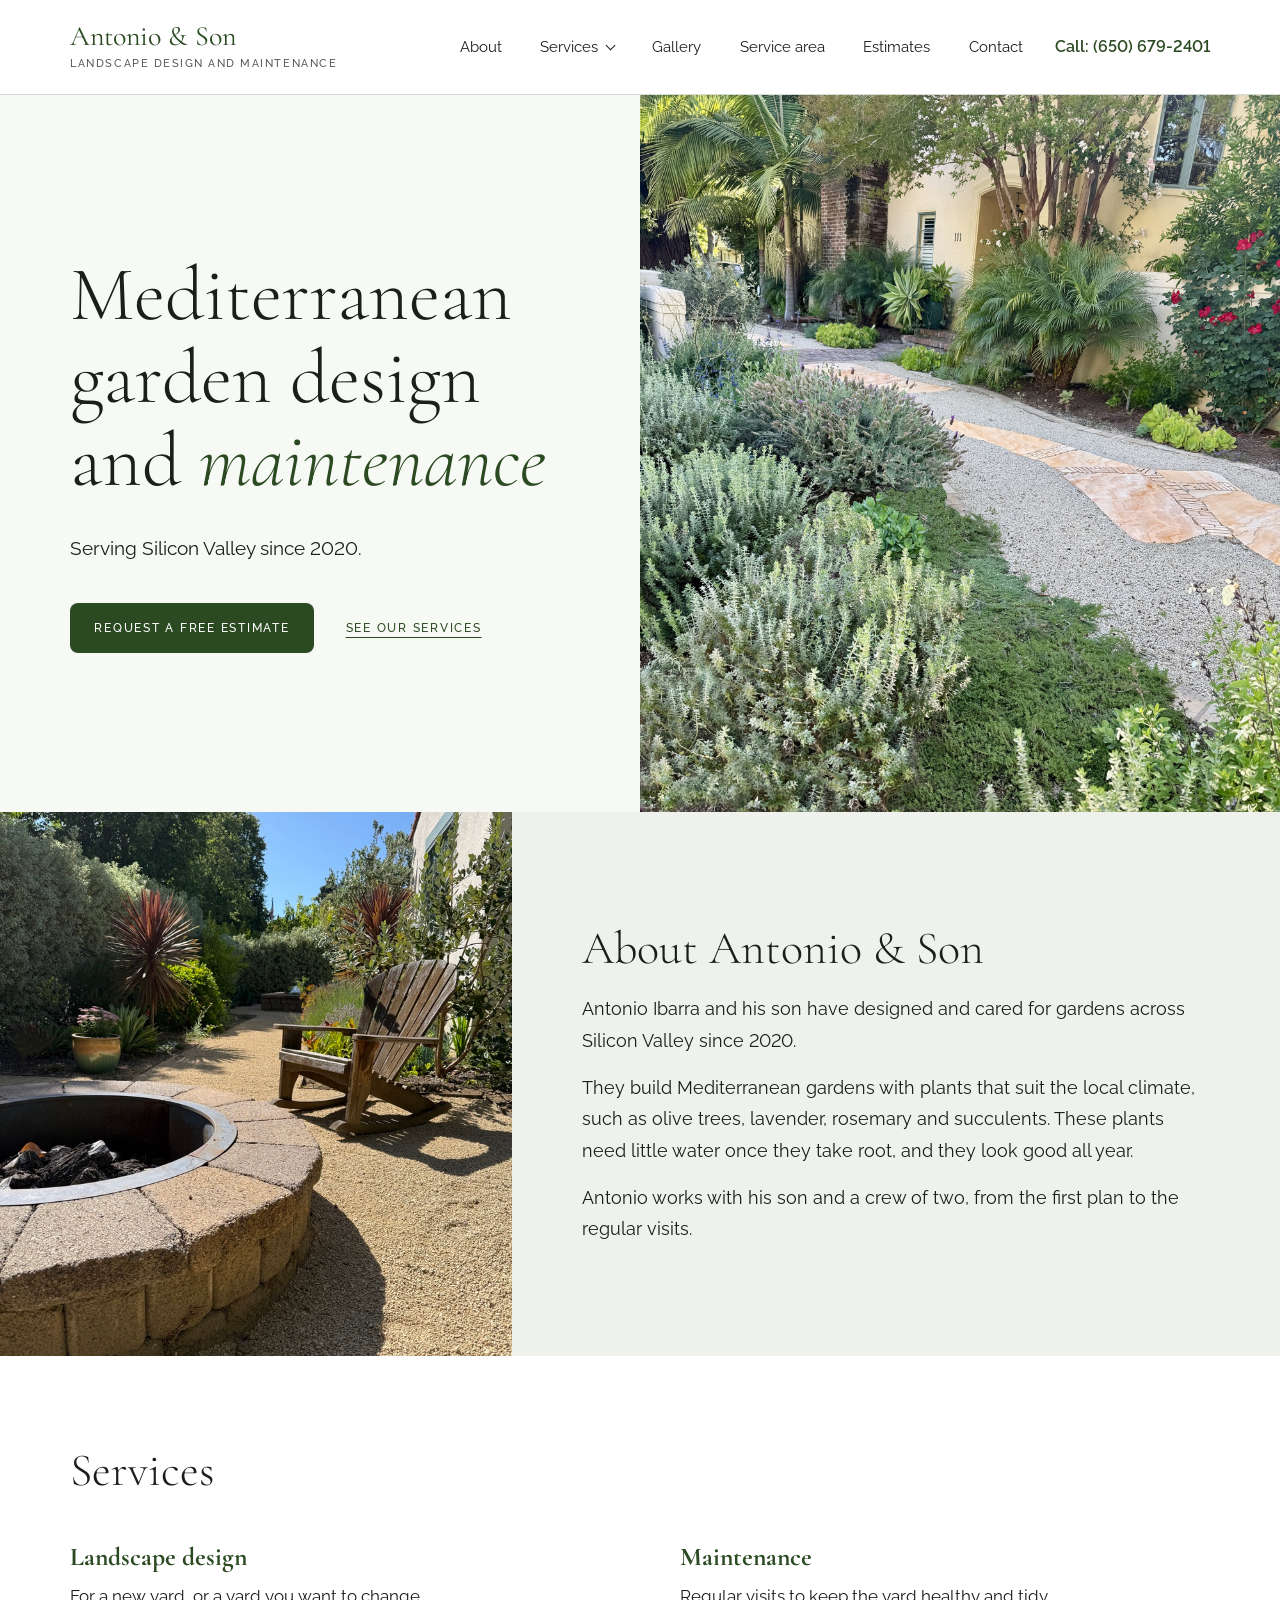
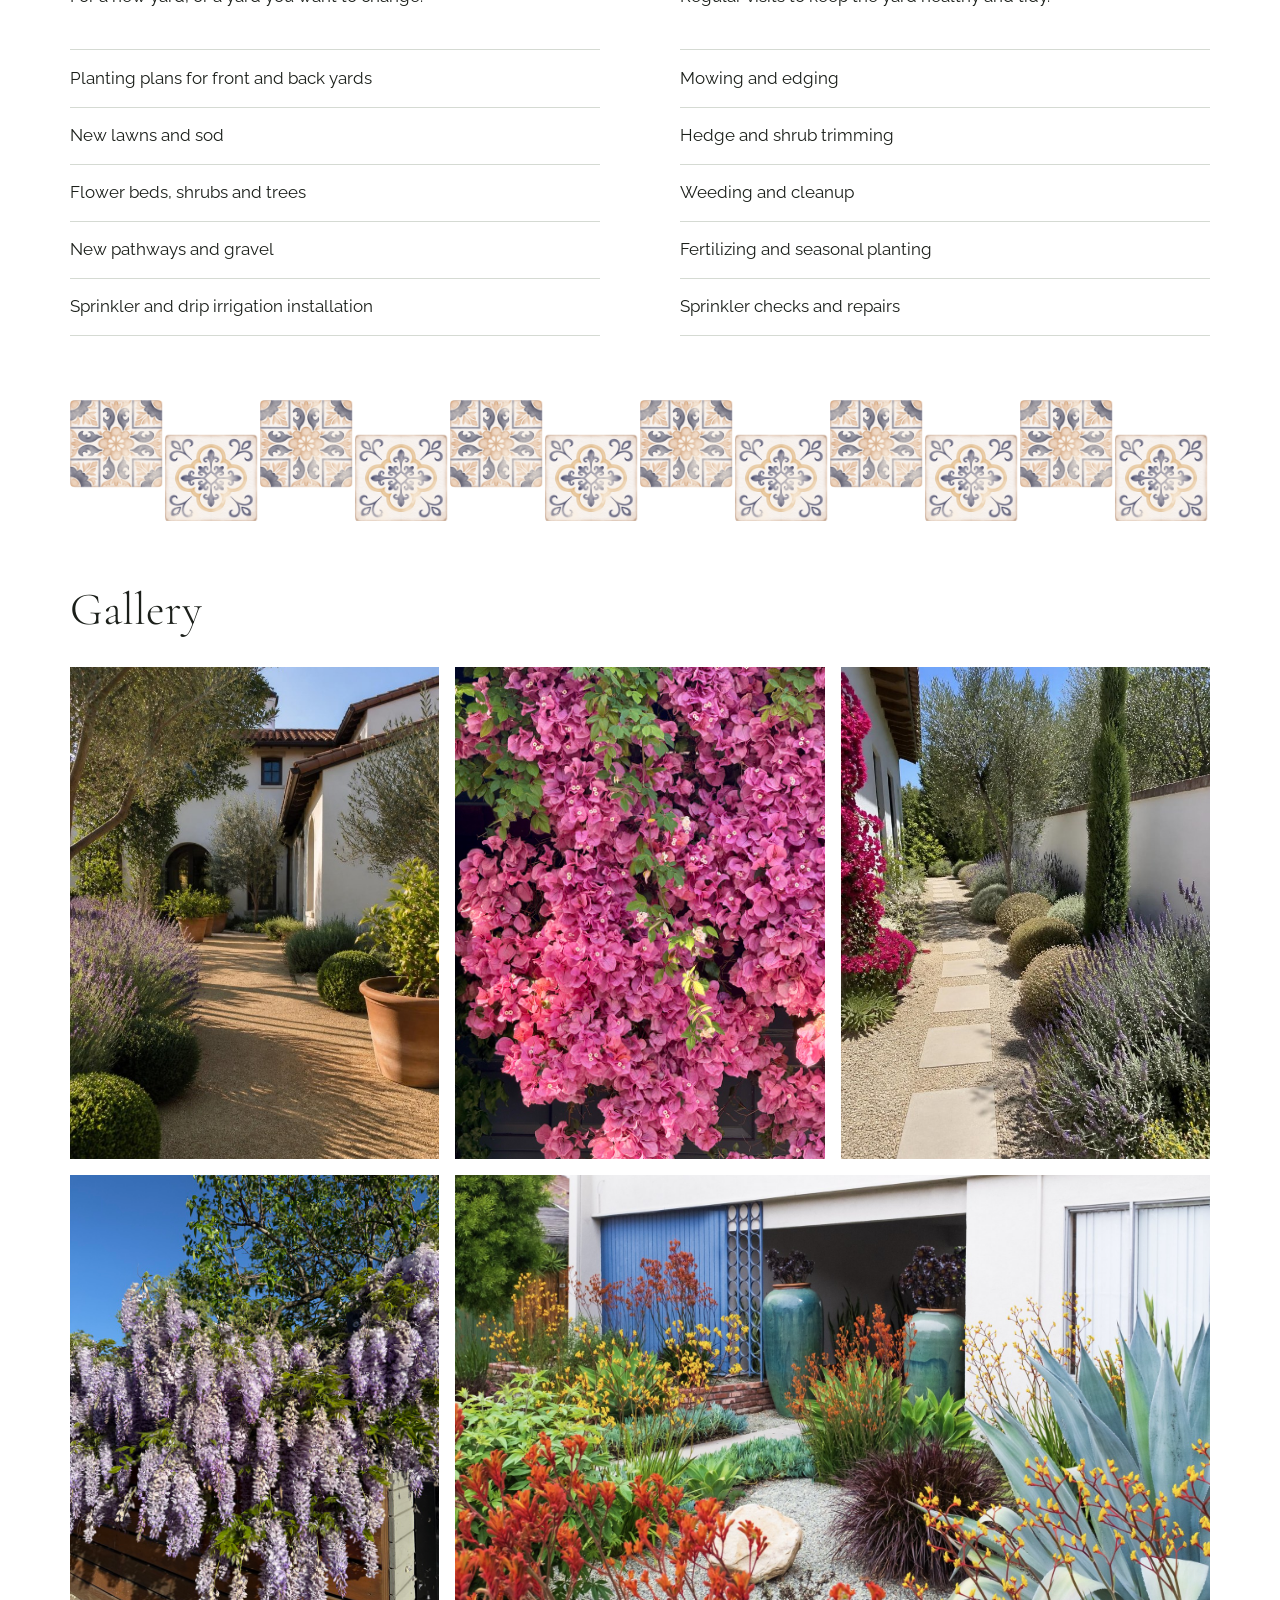
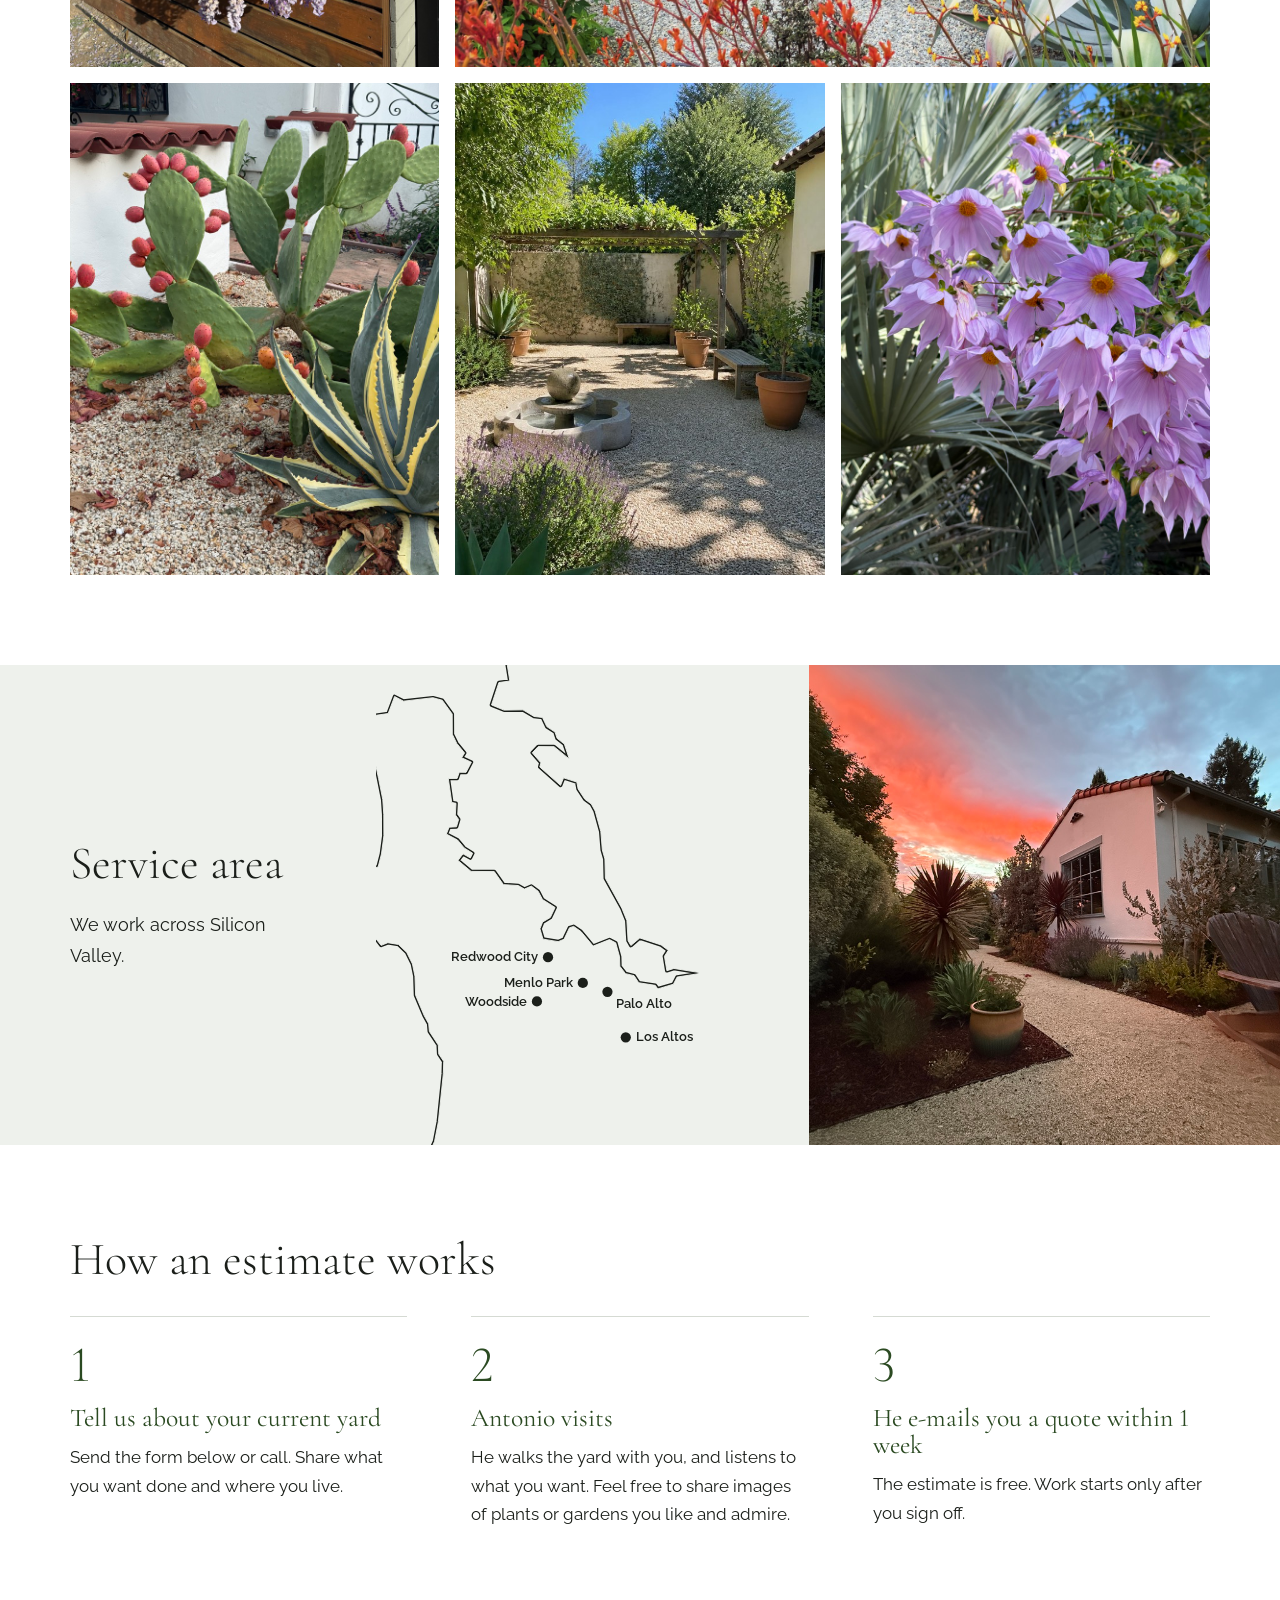
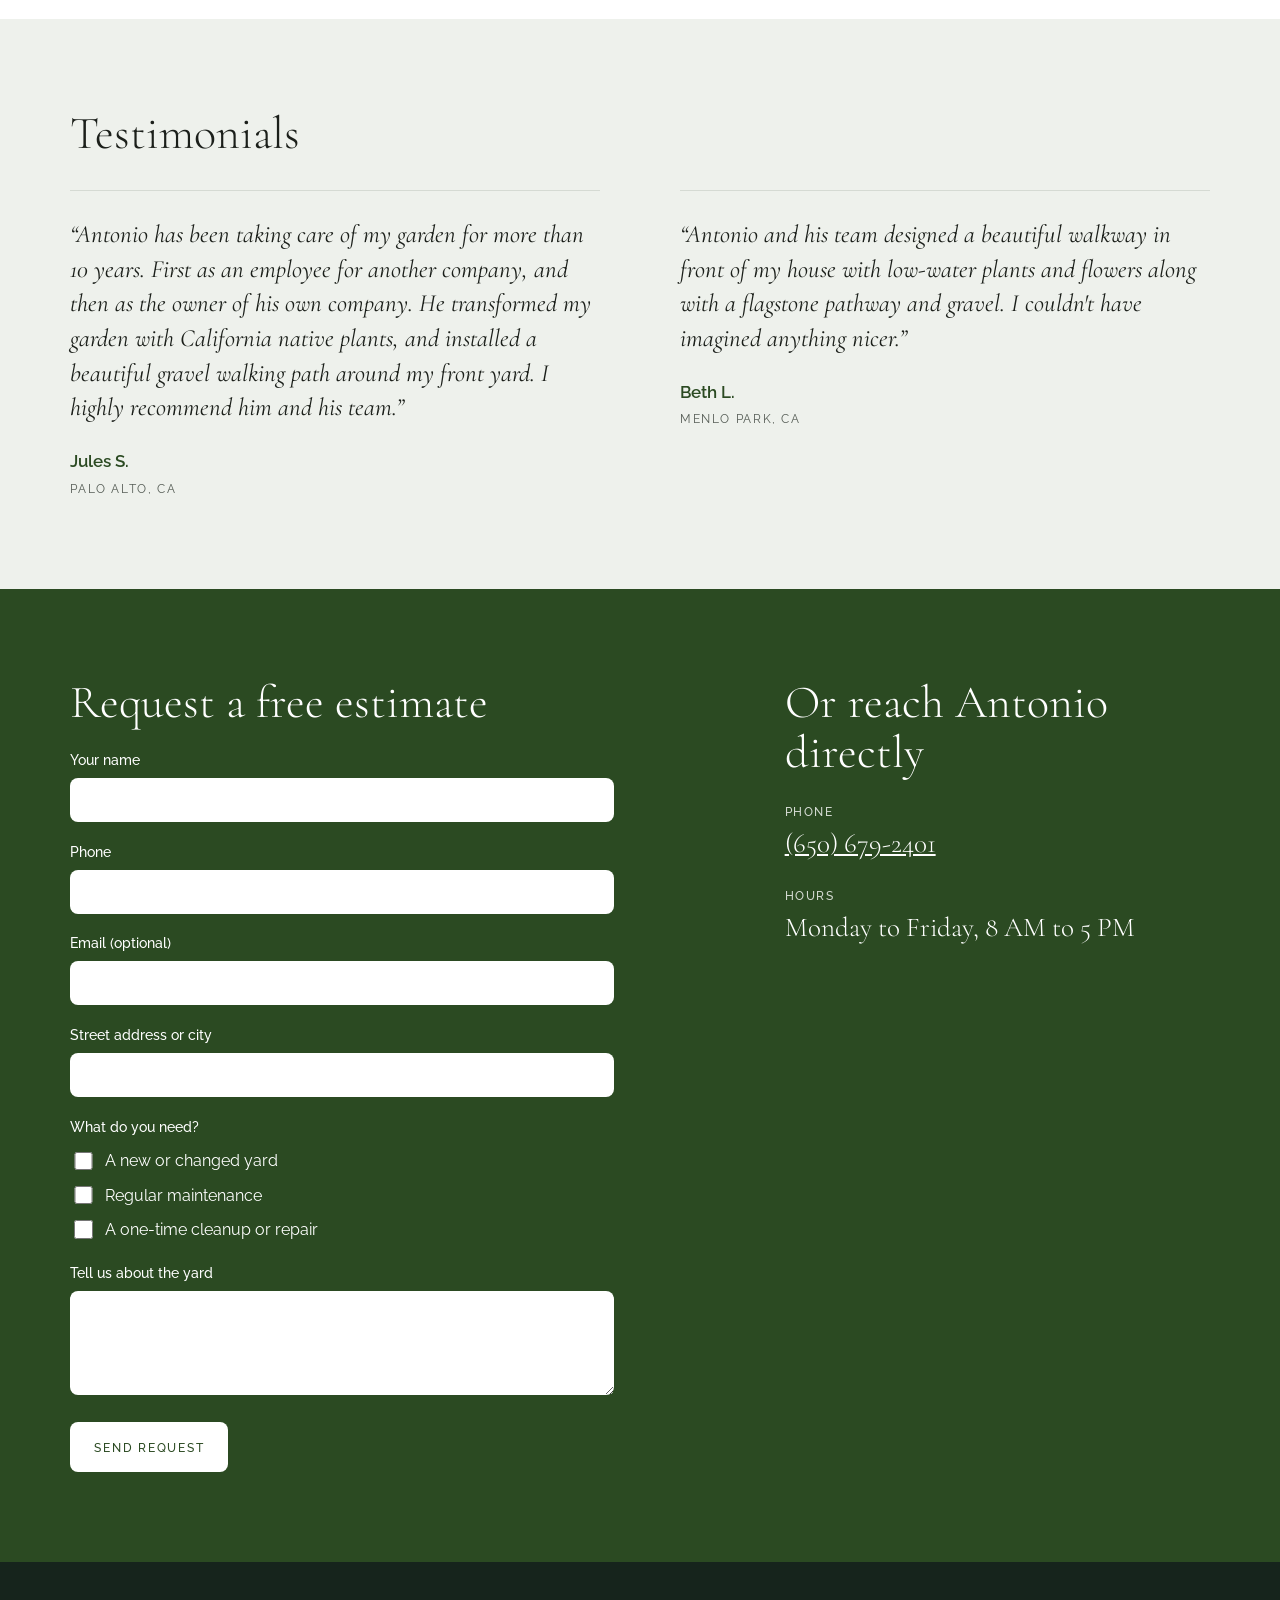
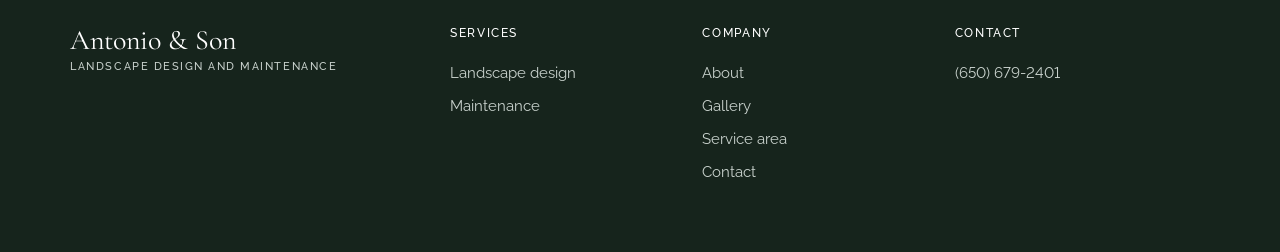
==== commit 489d8de3: "Clean up map coastline and labels" ====
--- a/index.html
+++ b/index.html
@@ -109,14 +109,14 @@
   <p>We work across Silicon Valley.</p>
   </div>
   <svg class="map" viewBox="0 0 620 516" preserveAspectRatio="xMidYMid slice" role="img" aria-label="Map of the San Francisco Peninsula with dots on Redwood City, Woodside, Menlo Park, Palo Alto and Los Altos">
-    <defs><path id="landshape" d="M209.9 -40.8L226.6 -41.3L236.4 -47.4L243.4 -46.3L253.3 -37.1L253.7 -31.7L270.8 -24.4L276.0 -16.2L273.2 -12.4L284.3 -1.2L289.8 6.9L297.9 13.8L296.7 25.2L309.7 31.5L316.2 27.6L322.1 31.2L327.7 39.1L392.7 44.7L403.0 53.6L414.2 60.1L425.3 74.7L416.5 81.7L415.8 88.3L430.7 100.2L442.6 104.6L450.6 113.1L485.2 102.9L574.0 75.9L651.9 51.3L680.7 43.8L725.2 26.8L726.7 28.2L726.6 29.3L726.6 65.9L726.9 264.5L734.3 273.3L750.5 279.9L762.8 279.0L768.3 297.1L775.5 299.1L786.6 310.2L786.2 311.4L785.3 314.2L785.3 316.1L784.8 317.0L784.1 316.5L636.4 316.1L618.7 315.4L515.9 314.5L504.1 326.7L485.9 333.2L474.8 340.5L474.2 340.4L473.1 339.8L473.2 338.2L472.3 338.4L469.7 339.7L470.9 338.0L470.7 335.0L469.4 335.1L470.0 335.4L468.5 335.3L468.2 335.0L468.3 333.8L468.3 333.7L465.6 333.7L447.1 333.3L445.4 334.0L440.7 335.2L437.5 335.0L426.2 326.9L410.9 328.3L397.5 326.2L390.0 328.6L387.4 313.1L391.5 306.7L383.8 300.9L360.9 293.4L351.3 301.5L348.3 296.3L347.0 274.7L341.6 261.4L323.9 229.3L323.4 208.5L320.6 198.8L319.0 179.0L313.0 157.1L308.8 149.4L301.9 144.4L294.6 133.3L293.2 125.8L278.9 121.3L275.7 129.4L253.4 109.6L254.6 105.1L245.3 94.4L251.7 87.7L268.7 87.8L279.3 96.5L282.0 91.8L279.8 85.0L272.0 78.8L269.8 72.1L260.9 66.2L256.3 56.4L247.2 55.3L235.3 48.2L215.0 48.5L201.5 42.9L209.4 18.9L221.2 17.2L216.9 -9.7L207.1 -33.7L209.9 -40.8ZM686.9 -214.9L697.8 -214.2L703.9 -209.8L711.5 -208.7L712.2 -198.9L708.1 -183.6L699.6 -184.8L694.0 -181.8L684.9 -184.0L678.9 -174.4L664.8 -178.2L664.7 -191.0L666.8 -201.9L679.1 -204.7L682.5 -213.9L686.9 -214.9ZM716.1 -144.7L711.1 -156.0L721.2 -154.4L721.8 -149.2L716.1 -144.7ZM709.6 -116.9L715.3 -112.2L715.2 -100.2L721.1 -94.6L722.3 -81.2L726.4 -70.8L727.0 -63.4L720.7 -59.0L722.4 -53.6L716.5 -45.2L720.6 -41.0L714.4 -34.0L715.1 -28.8L711.3 -19.2L715.2 -12.3L712.3 -6.7L723.2 -5.8L730.3 -9.0L740.6 4.5L736.6 14.3L731.8 14.1L729.0 27.2L726.7 28.2L725.2 26.8L680.7 43.8L651.9 51.3L574.0 75.9L485.2 102.9L450.6 113.1L442.6 104.6L430.7 100.2L415.8 88.3L416.5 81.7L425.3 74.7L414.2 60.1L403.0 53.6L392.7 44.7L327.7 39.1L322.1 31.2L316.2 27.6L309.7 31.5L296.7 25.2L297.9 13.8L289.8 6.9L284.3 -1.2L273.2 -12.4L276.0 -16.2L270.8 -24.4L253.7 -31.7L253.3 -37.1L243.4 -46.3L236.4 -47.4L226.6 -41.3L209.9 -40.8L201.4 -41.3L202.2 -49.2L191.4 -50.8L181.6 -55.1L173.8 -48.6L160.1 -50.1L159.6 -60.2L153.8 -67.6L143.9 -71.0L143.2 -77.2L130.7 -97.3L141.6 -97.3L149.7 -88.8L155.2 -93.3L158.0 -102.8L163.2 -108.7L169.0 -107.5L178.1 -121.3L174.6 -126.2L173.0 -139.5L196.8 -130.2L206.9 -138.4L219.0 -137.9L225.8 -146.6L230.4 -148.1L237.1 -161.9L242.4 -163.3L244.5 -173.0L257.3 -179.2L278.2 -177.7L293.5 -174.3L302.0 -166.7L308.1 -154.6L324.0 -147.9L334.8 -153.1L347.1 -162.6L360.0 -166.8L376.6 -174.2L386.8 -172.6L396.8 -177.1L407.8 -179.1L428.5 -175.4L441.3 -169.5L461.3 -171.1L468.7 -166.4L482.6 -163.3L497.2 -164.8L513.1 -155.6L524.5 -154.9L537.9 -147.8L554.3 -143.7L574.9 -141.9L587.6 -146.5L601.0 -145.2L614.3 -136.0L622.1 -134.6L623.9 -139.0L632.9 -136.3L638.6 -145.5L629.8 -152.9L620.7 -148.6L612.3 -152.2L615.7 -157.1L623.5 -157.9L632.9 -165.5L636.3 -173.9L646.5 -178.7L657.4 -173.2L660.9 -169.1L668.4 -170.3L678.1 -164.3L687.4 -154.8L691.9 -145.9L697.0 -146.5L707.7 -154.9L710.5 -135.3L709.6 -116.9ZM645.7 -205.7L656.5 -209.1L664.8 -202.9L663.8 -177.8L650.7 -178.9L645.2 -181.5L644.4 -199.9L645.7 -205.7ZM530.0 -153.7L525.1 -165.9L520.5 -170.2L526.2 -175.4L532.9 -154.1L530.0 -153.7ZM517.9 -168.4L523.7 -165.8L526.1 -159.1L514.2 -157.5L513.1 -162.4L517.9 -168.4ZM155.0 122.0L80.1 122.1L77.1 107.8L76.4 94.6L72.1 59.3L77.4 54.1L90.4 52.2L97.3 33.9L106.9 38.9L138.5 35.2L148.5 37.9L159.2 52.7L159.3 74.4L164.1 84.3L172.5 94.6L169.3 99.7L179.8 104.5L174.1 115.4L166.8 115.3L164.5 121.9L155.0 122.0ZM501.8 -593.0L503.4 -593.2L508.5 -592.4L514.9 -591.8L516.0 -591.9L518.1 -592.7L526.8 -591.2L538.3 -585.2L551.4 -582.0L564.1 -582.8L569.3 -579.7L571.8 -579.6L574.4 -585.4L580.6 -587.3L585.0 -582.1L594.1 -585.7L602.5 -592.1L613.7 -589.6L620.7 -592.3L632.2 -579.5L631.8 -548.9L633.2 -548.9L633.2 -517.0L633.0 -450.1L633.2 -399.2L701.8 -398.7L699.7 -397.2L694.2 -385.2L693.6 -383.4L693.5 -375.5L696.7 -368.8L694.5 -361.7L695.9 -346.5L695.6 -318.9L689.6 -303.9L688.0 -299.2L686.7 -297.6L682.6 -295.8L679.6 -295.5L675.5 -296.5L665.9 -289.7L654.6 -285.9L642.3 -269.3L638.7 -266.6L634.3 -243.7L624.4 -225.3L620.9 -227.0L602.2 -209.3L559.2 -183.0L536.2 -192.1L530.9 -195.3L516.2 -190.9L513.4 -183.1L504.9 -177.3L496.9 -175.3L487.9 -180.3L484.3 -188.3L483.5 -200.8L471.7 -199.0L457.4 -194.6L450.7 -195.5L442.3 -192.3L432.8 -203.2L426.4 -203.2L414.9 -210.1L416.1 -214.2L428.8 -219.6L434.5 -226.9L428.7 -240.6L421.6 -249.1L410.4 -247.6L392.4 -247.3L381.3 -243.0L379.9 -228.4L373.6 -215.8L358.4 -200.8L344.5 -184.3L334.0 -166.6L319.5 -165.8L313.5 -172.8L304.5 -179.0L295.2 -190.0L288.1 -181.3L282.6 -187.6L270.5 -185.0L259.7 -192.7L258.4 -196.5L247.1 -188.2L235.1 -186.1L229.6 -201.2L221.2 -213.1L211.2 -222.6L192.7 -235.1L179.6 -240.5L162.8 -249.7L151.4 -252.5L145.6 -263.2L148.0 -263.0L163.9 -263.3L224.2 -262.7L290.3 -262.6L290.9 -270.9L284.7 -274.4L276.8 -283.9L276.4 -291.4L283.1 -298.1L283.2 -308.4L291.2 -313.0L289.8 -327.5L283.4 -339.7L290.4 -345.0L289.3 -351.6L278.2 -352.2L275.6 -355.0L278.7 -364.0L295.0 -363.0L284.7 -381.3L287.7 -387.5L283.0 -400.9L379.5 -401.1L381.9 -412.9L377.1 -421.6L373.7 -439.9L370.7 -442.3L362.9 -460.3L348.9 -477.5L345.4 -485.5L338.2 -494.3L337.3 -501.5L339.3 -514.5L346.4 -537.9L352.1 -551.7L351.2 -566.8L353.2 -571.1L377.0 -571.7L384.6 -574.6L395.4 -564.5L401.6 -554.7L410.9 -550.4L415.9 -550.2L426.6 -560.0L433.7 -562.7L448.7 -579.2L459.7 -582.9L464.6 -588.3L474.9 -585.2L486.0 -585.1L496.4 -588.4L501.8 -593.0ZM423.7 -199.3L423.0 -194.3L412.3 -193.4L407.4 -207.5L421.3 -202.6L423.7 -199.3ZM484.4 -184.9L493.2 -178.4L493.3 -172.6L472.0 -173.5L484.4 -184.9ZM607.6 -200.4L604.2 -202.7L618.7 -216.0L621.6 -207.3L618.5 -201.9L607.6 -200.4ZM-431.4 -825.1L-352.9 -825.7L-353.2 -851.8L-315.3 -850.9L-315.1 -863.0L-278.7 -863.4L-264.5 -862.0L-220.5 -861.3L-137.8 -861.0L-129.0 -849.4L-122.3 -851.5L-120.1 -851.3L-117.2 -844.1L-109.5 -841.0L-96.1 -826.9L-88.0 -821.5L-87.6 -807.4L-78.8 -798.6L-71.5 -787.1L-68.4 -777.9L-60.6 -773.8L-63.1 -768.1L-61.8 -759.4L-55.3 -756.6L-49.1 -741.2L-35.8 -737.2L-18.8 -737.8L-18.2 -737.1L-12.6 -726.6L-13.3 -722.4L-3.7 -709.7L-5.1 -703.8L-2.5 -701.1L-2.9 -688.6L-9.6 -677.5L-5.7 -665.5L-16.9 -647.5L-18.1 -644.5L-7.2 -627.6L-8.3 -619.8L-0.3 -616.2L-0.6 -611.5L11.4 -610.2L23.9 -601.9L31.4 -594.3L34.3 -585.4L35.1 -584.5L45.9 -581.7L52.0 -576.8L51.3 -556.4L60.6 -541.1L61.8 -533.4L70.9 -534.5L76.6 -529.0L77.0 -522.8L93.7 -518.9L95.7 -510.6L87.9 -503.1L85.1 -493.7L102.1 -477.7L105.3 -465.3L117.6 -455.7L111.0 -445.3L118.1 -438.2L123.4 -437.4L132.1 -429.4L136.6 -420.4L146.7 -406.5L154.1 -391.5L147.9 -387.1L149.8 -378.4L147.2 -371.4L152.4 -363.4L158.5 -365.2L157.3 -353.6L167.8 -339.6L173.1 -341.8L177.8 -327.6L178.5 -309.5L184.3 -301.8L177.4 -297.1L179.5 -287.5L172.3 -287.1L171.2 -279.4L173.5 -267.6L172.6 -265.8L170.1 -264.9L152.6 -268.1L145.7 -263.1L145.6 -263.2L151.4 -252.5L147.0 -245.2L130.3 -237.0L122.9 -230.2L114.7 -230.4L95.1 -227.6L86.4 -224.4L81.6 -225.4L80.1 -226.4L77.3 -229.6L76.6 -230.8L74.9 -235.1L73.0 -243.0L65.6 -252.7L52.1 -265.2L42.4 -267.0L41.5 -274.3L36.6 -283.4L37.5 -286.0L35.6 -287.4L28.6 -287.2L18.7 -291.7L11.4 -285.0L-3.9 -286.1L-5.6 -283.1L-20.0 -285.1L-32.2 -292.5L-41.4 -292.4L-45.4 -296.4L-55.6 -298.0L-70.4 -307.5L-82.0 -307.4L-192.6 -402.0L-196.8 -403.2L-196.1 -404.8L-199.0 -405.7L-199.9 -404.9L-202.7 -404.6L-202.9 -398.9L-215.6 -395.7L-222.8 -397.1L-225.1 -397.6L-232.0 -400.9L-235.9 -402.2L-238.6 -396.7L-247.2 -397.0L-255.7 -393.0L-256.4 -392.3L-255.4 -387.5L-261.6 -383.7L-276.4 -396.4L-287.0 -403.6L-285.8 -406.9L-293.8 -416.6L-297.5 -409.9L-298.5 -399.8L-304.1 -391.0L-311.1 -404.5L-306.7 -417.3L-306.0 -436.1L-315.3 -454.9L-318.2 -465.4L-325.6 -468.2L-327.0 -479.1L-334.2 -491.0L-338.1 -492.0L-346.7 -514.1L-350.9 -520.1L-356.9 -521.8L-371.8 -536.4L-390.9 -550.4L-406.6 -558.8L-418.3 -562.2L-420.9 -567.7L-431.4 -568.4L-450.6 -587.8L-455.1 -594.0L-467.8 -600.8L-472.1 -608.0L-486.7 -616.0L-491.6 -621.7L-491.0 -630.0L-494.4 -637.2L-514.1 -651.9L-515.8 -659.5L-532.3 -687.1L-538.9 -692.6L-540.3 -699.7L-546.7 -709.0L-555.0 -714.3L-556.1 -722.9L-561.1 -731.1L-567.2 -735.3L-576.1 -747.4L-584.4 -750.5L-593.9 -758.0L-596.6 -763.0L-608.9 -766.7L-618.1 -774.2L-624.6 -790.7L-624.1 -790.7L-621.0 -787.2L-613.9 -786.5L-612.9 -789.8L-612.4 -790.4L-608.9 -789.8L-599.5 -799.5L-563.2 -797.9L-511.5 -798.1L-511.6 -823.6L-461.2 -824.1L-445.5 -825.1L-431.4 -825.1ZM1034.8 532.2L1062.0 505.4L1097.1 469.6L1106.7 459.0L1131.8 434.1L1123.8 431.0L1120.2 418.2L1122.9 409.7L1118.8 407.7L1119.5 399.8L1111.7 397.7L1118.1 388.0L1148.0 373.1L1152.5 369.6L1185.0 352.8L1216.0 338.8L1292.5 301.4L1442.7 227.1L1522.4 188.3L1526.0 186.5L1570.5 278.3L1573.5 285.4L1575.6 298.4L1584.9 310.3L1599.8 337.5L1603.0 349.8L1596.5 360.1L1597.2 366.4L1602.4 371.2L1609.1 386.9L1625.0 411.1L1643.0 441.4L1651.8 462.0L1662.6 472.6L1666.1 480.9L1663.4 490.5L1668.9 505.9L1692.6 525.9L1718.8 538.1L1727.3 540.1L1748.4 561.3L1752.5 571.1L1754.0 574.7L1746.7 578.7L1726.2 583.2L1720.3 587.4L1708.9 589.3L1700.2 587.7L1693.5 590.5L1686.4 588.9L1678.5 591.7L1674.6 588.9L1662.7 593.8L1657.8 591.3L1635.6 591.1L1632.2 594.1L1602.2 600.7L1592.8 600.4L1583.3 610.3L1569.1 614.4L1557.7 624.5L1542.5 628.7L1527.9 624.5L1517.6 630.1L1515.6 631.3L1513.5 634.5L1513.1 635.1L1498.5 640.3L1472.8 647.6L1465.1 648.8L1412.1 702.2L1384.0 730.5L1386.8 738.0L1387.3 772.6L1342.6 772.4L1289.0 826.5L1239.5 877.2L1162.9 955.3L1161.0 953.3L1152.7 945.4L1037.8 886.6L1010.6 872.4L1009.9 865.5L1003.7 853.5L1002.9 847.5L995.6 844.4L991.3 830.5L981.4 821.0L982.3 816.2L982.2 815.2L978.3 806.5L965.0 808.0L959.0 806.2L947.0 794.7L950.7 782.6L958.0 776.6L962.7 768.5L961.4 767.1L960.7 765.1L960.1 765.1L948.7 758.6L939.3 746.4L939.8 737.9L948.0 732.3L947.9 721.7L939.2 709.8L940.2 704.2L953.9 697.6L953.0 687.0L965.0 678.4L964.1 673.0L955.0 668.2L953.8 663.8L941.3 652.0L949.9 648.3L949.8 641.8L958.8 625.9L954.9 621.1L955.1 619.5L953.7 617.2L952.4 615.8L1034.8 532.2ZM434.2 609.6L442.4 609.8L455.4 620.7L475.6 627.4L484.9 634.2L502.6 639.0L518.2 646.3L526.2 646.4L527.0 646.6L530.2 649.9L530.9 650.4L548.1 659.7L554.3 672.1L570.1 678.4L573.1 682.7L591.9 692.1L601.7 708.0L609.9 712.2L604.2 718.6L616.1 725.3L608.6 733.6L616.7 735.6L625.3 743.6L632.1 744.6L630.0 753.3L633.5 759.1L643.7 759.5L653.3 763.5L654.0 773.2L660.3 774.3L661.0 781.9L665.9 790.0L671.9 784.3L680.3 783.1L692.4 795.4L703.8 795.4L710.1 801.3L710.0 818.6L700.8 816.9L692.2 818.3L683.7 810.2L677.1 807.8L668.0 822.5L666.7 823.1L665.8 820.9L666.2 819.7L665.4 815.4L662.0 817.4L661.0 813.6L661.6 810.9L660.2 807.4L659.3 806.7L653.9 806.3L652.3 807.1L649.3 809.8L642.1 815.0L630.6 807.9L622.1 804.7L614.0 806.7L610.4 805.9L603.8 810.6L598.6 809.7L597.9 809.8L593.0 814.5L583.3 828.8L580.6 831.0L575.9 832.3L569.4 830.8L567.4 833.6L563.5 838.6L562.3 840.5L558.2 846.5L560.2 853.3L559.3 855.3L554.1 859.7L519.3 792.9L511.1 780.6L496.2 764.8L487.5 758.5L472.4 751.3L465.7 750.4L455.2 756.8L449.0 765.3L440.0 771.0L432.4 766.1L414.0 763.2L408.1 764.5L406.0 773.9L378.7 776.5L364.0 771.5L351.3 769.6L339.1 760.9L331.1 757.8L317.8 747.7L307.1 737.6L298.4 733.1L297.3 728.7L282.9 719.5L275.9 710.6L271.5 710.2L265.7 696.2L254.7 682.9L236.0 655.9L234.1 650.4L223.6 639.4L226.0 634.1L210.7 604.8L206.7 570.8L226.5 571.0L240.0 568.3L257.9 568.2L258.0 546.6L319.4 546.3L319.7 485.5L319.8 485.9L320.2 486.8L321.0 488.5L322.4 494.6L336.1 508.6L339.1 508.2L351.7 524.5L352.6 530.1L360.0 534.4L362.4 539.6L370.0 539.6L378.6 550.6L386.2 548.7L401.5 571.5L406.1 583.4L416.5 592.8L423.7 595.0L429.9 607.6L433.9 609.3L434.2 609.6ZM1517.4 177.9L1526.2 186.4L1522.4 188.3L1442.7 227.1L1292.5 301.4L1216.0 338.8L1185.0 352.8L1152.5 369.6L1148.0 373.1L1118.1 388.0L1111.7 397.7L1119.5 399.8L1118.8 407.7L1122.9 409.7L1120.2 418.2L1123.8 431.0L1131.8 434.1L1106.7 459.0L1097.1 469.6L1062.0 505.4L1034.8 532.2L952.4 615.8L949.2 612.5L945.6 596.9L944.9 596.1L928.2 594.6L919.1 577.9L914.4 573.7L902.9 589.1L892.7 587.2L882.9 588.9L873.3 581.8L870.4 576.9L869.0 575.9L859.1 573.8L844.5 589.3L845.2 601.4L834.0 601.9L830.8 597.5L826.0 564.0L818.4 540.3L805.4 532.8L795.8 517.0L797.0 487.2L804.2 476.4L808.8 480.4L816.3 476.7L830.0 464.0L825.8 452.5L827.7 447.1L819.8 435.0L817.8 422.9L823.1 408.1L827.8 404.1L825.4 396.5L809.3 390.7L801.0 394.6L795.2 391.3L795.4 381.6L784.3 367.3L791.7 354.0L790.2 341.1L784.0 338.5L776.4 330.6L774.6 322.3L784.3 316.7L784.8 317.0L852.2 249.5L879.3 223.2L920.3 182.2L921.2 179.6L939.8 159.8L950.0 161.0L955.7 154.7L955.7 144.1L971.9 137.4L982.7 139.7L982.7 132.0L991.9 129.9L998.5 125.3L997.4 119.5L1000.9 112.1L1008.0 111.9L1019.4 108.2L1024.9 109.9L1033.8 101.3L1031.3 94.7L1047.0 93.8L1055.1 96.8L1061.9 94.6L1068.9 86.5L1072.0 92.5L1081.8 94.9L1089.8 92.7L1095.4 81.4L1098.9 85.5L1105.7 84.5L1110.3 77.4L1119.8 80.6L1125.7 87.9L1138.8 96.1L1145.4 92.9L1161.6 96.1L1160.3 77.9L1159.9 48.6L1157.7 -31.6L1157.7 -195.8L1162.9 -190.1L1192.1 -154.0L1210.0 -135.3L1221.0 -124.6L1260.7 -80.1L1270.6 -69.8L1276.4 -63.1L1282.0 -53.7L1339.8 10.1L1343.1 14.4L1406.2 72.4L1420.5 86.1L1469.1 132.1L1517.4 177.9ZM80.1 122.1L155.0 122.0L158.7 147.8L163.3 148.7L162.6 161.2L166.1 166.0L163.8 173.9L155.9 174.3L152.9 181.8L164.9 188.1L172.1 196.7L181.2 202.4L178.7 207.4L170.8 203.0L165.4 210.1L179.5 221.9L204.4 222.1L214.3 236.1L230.2 237.1L236.8 240.9L244.3 237.7L251.6 243.2L256.3 252.1L269.8 260.7L264.7 271.4L256.4 276.3L253.5 283.6L256.8 294.7L273.1 297.4L279.4 294.9L285.3 282.5L289.8 281.0L297.7 286.6L310.7 302.2L328.3 295.2L335.0 298.7L339.1 313.7L339.4 323.9L344.6 330.6L344.4 330.8L339.8 338.1L340.4 340.2L340.3 341.2L339.0 341.9L338.6 341.9L336.3 342.6L336.1 342.8L335.9 342.8L333.9 341.4L333.7 340.9L333.7 341.1L332.9 340.8L330.8 340.9L329.0 340.2L320.0 338.3L312.6 341.1L293.6 360.8L295.5 374.7L290.8 380.6L294.2 394.9L293.6 400.1L286.6 411.6L286.8 424.7L289.0 428.4L289.8 430.8L293.0 436.1L298.8 445.1L296.3 460.1L299.2 465.3L300.0 465.1L301.0 463.8L302.4 462.8L304.6 462.5L307.3 463.8L313.0 469.9L314.7 479.0L319.7 485.5L319.4 546.3L258.0 546.6L257.9 568.2L240.0 568.3L226.5 571.0L206.7 570.8L210.7 604.8L226.0 634.1L223.6 639.4L214.6 631.6L209.7 630.1L199.7 634.2L192.2 627.3L192.3 613.9L186.4 606.4L178.0 602.9L174.3 585.3L165.5 576.3L152.7 572.4L147.2 563.4L144.3 537.8L139.4 529.8L137.8 517.7L140.3 512.0L144.4 490.8L149.7 439.3L150.1 426.1L144.8 418.2L144.3 408.6L134.7 393.9L134.0 385.7L129.1 376.9L119.9 355.0L119.2 334.5L116.5 321.4L110.4 309.0L101.5 300.4L90.0 298.5L82.8 301.4L73.9 290.0L69.7 280.6L68.5 269.3L71.5 261.8L72.3 246.7L69.7 235.1L68.4 219.6L79.6 217.2L83.2 203.1L85.8 183.6L85.7 160.9L84.6 144.6L80.1 122.1ZM287.7 268.7L290.0 275.0L280.3 285.6L277.2 293.1L272.0 296.6L257.3 293.5L255.3 286.1L258.2 277.9L266.8 272.4L270.7 264.7L287.7 268.7ZM527.0 646.6L526.2 646.4L518.2 646.3L502.6 639.0L484.9 634.2L475.6 627.4L455.4 620.7L442.4 609.8L434.2 609.6L433.9 609.3L429.9 607.6L423.7 595.0L416.5 592.8L406.1 583.4L401.5 571.5L386.2 548.7L378.6 550.6L370.0 539.6L362.4 539.6L360.0 534.4L352.6 530.1L351.7 524.5L339.1 508.2L336.1 508.6L322.4 494.6L321.0 488.5L320.2 486.8L319.8 485.9L314.7 479.0L313.0 469.9L307.3 463.8L304.6 462.5L302.4 462.8L301.0 463.8L300.0 465.1L299.2 465.3L296.3 460.1L298.8 445.1L293.0 436.1L289.8 430.8L289.0 428.4L286.8 424.7L286.6 411.6L293.6 400.1L294.2 394.9L290.8 380.6L295.5 374.7L293.6 360.8L312.6 341.1L320.0 338.3L329.0 340.2L332.6 340.6L333.5 340.9L337.5 341.3L339.3 334.7L343.6 331.3L354.7 334.0L359.7 341.6L377.5 344.4L380.2 348.2L397.0 343.2L401.0 335.5L426.1 331.5L441.4 336.3L449.9 333.4L460.9 341.9L474.8 340.5L485.9 333.2L504.1 326.7L515.9 314.5L618.7 315.4L636.4 316.1L784.1 316.5L784.3 316.7L774.6 322.3L776.4 330.6L784.0 338.5L790.2 341.1L791.7 354.0L784.3 367.3L795.4 381.6L795.2 391.3L801.0 394.6L809.3 390.7L825.4 396.5L827.8 404.1L823.1 408.1L817.8 422.9L819.8 435.0L827.7 447.1L825.8 452.5L830.0 464.0L816.3 476.7L808.8 480.4L804.2 476.4L797.0 487.2L795.8 517.0L805.4 532.8L818.4 540.3L826.0 564.0L830.8 597.5L834.0 601.9L845.2 601.4L844.5 589.3L859.1 573.8L869.0 575.9L870.4 576.9L873.3 581.8L882.9 588.9L892.7 587.2L902.9 589.1L914.4 573.7L919.1 577.9L928.2 594.6L944.9 596.1L945.6 596.9L949.2 612.5L953.7 617.2L955.1 619.5L954.9 621.1L958.8 625.9L949.8 641.8L949.9 648.3L941.3 652.0L953.8 663.8L955.0 668.2L964.1 673.0L965.0 678.4L953.0 687.0L953.9 697.6L940.2 704.2L939.2 709.8L947.9 721.7L948.0 732.3L939.8 737.9L939.3 746.4L948.7 758.6L960.1 765.1L871.6 765.7L821.5 765.7L801.6 746.5L799.4 741.3L798.0 742.2L790.4 744.8L786.1 751.0L773.2 746.3L764.4 756.2L757.5 766.8L756.2 779.0L737.8 795.9L738.1 800.2L727.1 807.6L725.3 810.0L724.6 814.2L724.5 820.1L722.6 821.1L711.2 820.7L710.0 818.6L710.1 801.3L703.8 795.4L692.4 795.4L680.3 783.1L671.9 784.3L665.9 790.0L661.0 781.9L660.3 774.3L654.0 773.2L653.3 763.5L643.7 759.5L633.5 759.1L630.0 753.3L632.1 744.6L625.3 743.6L616.7 735.6L608.6 733.6L616.1 725.3L604.2 718.6L609.9 712.2L601.7 708.0L591.9 692.1L573.1 682.7L570.1 678.4L554.3 672.1L548.1 659.7L530.9 650.4L530.2 649.9L527.0 646.6ZM470.0 335.4L469.4 335.1L470.7 335.0L470.9 338.0L469.7 339.7L470.0 335.4ZM472.3 338.4L473.2 338.2L473.1 339.8L474.2 340.4L472.3 338.4ZM633.2 -517.0L633.2 -548.9L631.8 -548.9L632.2 -579.5L620.7 -592.3L613.7 -589.6L602.5 -592.1L594.1 -585.7L585.0 -582.1L580.6 -587.3L574.4 -585.4L571.8 -579.6L569.3 -579.7L564.1 -582.8L551.4 -582.0L538.3 -585.2L526.8 -591.2L518.1 -592.7L516.0 -591.9L514.9 -591.8L508.5 -592.4L503.4 -593.2L501.8 -593.0L496.4 -588.4L486.0 -585.1L474.9 -585.2L464.6 -588.3L459.7 -582.9L448.7 -579.2L433.7 -562.7L426.6 -560.0L415.9 -550.2L410.9 -550.4L401.6 -554.7L395.4 -564.5L384.6 -574.6L377.0 -571.7L353.2 -571.1L347.6 -580.3L345.8 -591.6L336.2 -631.7L328.2 -654.2L320.4 -665.3L320.7 -666.7L320.3 -667.4L317.9 -665.7L316.1 -665.2L313.8 -662.3L308.7 -662.3L307.3 -671.2L313.6 -676.1L312.4 -682.9L312.8 -683.7L310.8 -689.0L310.0 -691.0L303.4 -696.3L298.6 -694.9L288.2 -705.3L284.8 -712.1L285.7 -720.1L285.7 -721.9L270.6 -731.8L271.4 -735.7L265.3 -761.9L258.7 -768.9L252.8 -779.4L251.6 -790.1L246.3 -809.2L236.5 -826.0L227.7 -850.6L225.7 -851.7L208.2 -851.9L200.8 -857.4L189.0 -853.4L185.5 -848.9L169.8 -856.3L160.5 -863.1L154.9 -872.1L155.6 -875.4L152.8 -881.6L139.8 -901.5L135.3 -904.7L147.6 -925.7L181.3 -925.7L191.3 -924.8L254.7 -924.5L291.9 -925.7L320.7 -926.1L412.0 -926.3L419.2 -925.9L499.8 -925.7L504.0 -925.6L536.3 -925.0L540.0 -920.4L551.5 -917.2L556.8 -916.9L550.1 -913.6L550.3 -913.1L555.2 -909.9L559.4 -908.9L566.1 -909.1L566.6 -907.9L564.2 -904.4L558.1 -905.7L554.3 -893.4L549.4 -891.0L550.4 -883.8L565.3 -872.1L581.0 -870.9L594.9 -879.2L598.3 -873.1L608.1 -868.7L610.3 -859.6L607.7 -848.7L612.2 -842.0L612.9 -821.1L627.2 -820.4L635.4 -813.4L633.4 -809.1L638.2 -796.7L634.0 -790.1L649.4 -782.8L644.7 -773.1L647.5 -768.6L649.1 -769.4L650.8 -772.5L653.0 -779.6L653.0 -779.5L659.7 -787.4L673.8 -789.7L680.8 -805.1L687.8 -802.1L695.2 -799.0L700.4 -790.6L702.3 -785.9L700.3 -773.8L696.5 -766.8L695.5 -763.6L694.8 -760.6L693.3 -747.6L687.5 -739.6L676.4 -729.7L674.3 -725.1L674.2 -719.9L675.4 -715.1L678.1 -710.1L690.7 -698.3L701.3 -683.7L706.0 -682.5L713.6 -687.5L721.1 -682.1L725.8 -652.8L731.5 -645.2L746.7 -649.7L754.8 -648.0L759.7 -642.9L761.3 -633.9L757.7 -624.2L751.3 -616.6L757.9 -599.5L756.3 -594.2L746.1 -587.2L748.4 -575.9L730.1 -571.5L725.2 -557.9L733.2 -543.4L739.1 -537.8L759.5 -536.2L762.8 -530.8L764.9 -515.8L763.6 -508.6L762.3 -506.7L755.1 -503.2L747.1 -503.5L744.9 -502.7L743.8 -501.7L743.9 -497.8L754.3 -479.7L756.7 -470.1L754.8 -461.3L749.7 -456.8L750.8 -439.2L740.2 -428.4L725.0 -424.1L713.2 -411.1L704.2 -407.0L702.5 -399.5L701.8 -398.7L633.2 -399.2L633.0 -450.1L633.2 -517.0ZM554.1 859.7L559.3 855.3L560.2 853.3L558.2 846.5L562.3 840.5L563.5 838.6L567.4 833.6L569.4 830.8L575.9 832.3L580.6 831.0L583.3 828.8L593.0 814.5L597.9 809.8L598.6 809.7L603.8 810.6L610.4 805.9L614.0 806.7L622.1 804.7L630.6 807.9L642.1 815.0L649.3 809.8L652.3 807.1L653.9 806.3L659.3 806.7L660.2 807.4L661.6 810.9L661.0 813.6L662.0 817.4L665.4 815.4L666.2 819.7L665.8 820.9L666.7 823.1L668.4 832.0L668.1 840.5L682.1 864.2L698.8 871.8L732.7 908.7L761.7 939.3L776.0 934.8L777.5 933.7L783.1 941.3L784.1 950.2L785.2 950.9L791.3 952.3L798.3 969.2L790.1 974.9L788.8 974.5L776.2 978.8L778.7 986.4L786.0 997.4L787.0 999.1L786.8 1000.1L787.0 1001.2L792.3 1001.5L804.3 1013.2L812.4 1008.4L823.8 1013.8L828.3 1027.4L848.8 1030.6L855.8 1027.3L861.6 1030.7L873.4 1042.1L873.6 1048.5L880.3 1058.6L889.8 1067.5L885.2 1077.5L886.3 1095.2L879.1 1098.2L882.7 1115.1L893.1 1119.3L904.5 1134.4L905.5 1138.9L897.4 1147.8L894.3 1159.9L896.3 1162.7L897.2 1162.3L906.1 1157.0L923.5 1160.5L938.4 1156.3L943.8 1158.1L951.5 1175.5L953.3 1186.4L960.4 1185.3L964.0 1192.5L972.4 1201.5L975.1 1208.9L1036.8 1270.4L1079.5 1313.8L1079.8 1359.3L1088.6 1355.7L1088.8 1369.0L1094.6 1368.7L1096.5 1362.8L1112.6 1360.3L1115.9 1355.8L1117.6 1342.9L1125.3 1342.8L1139.2 1356.2L1146.5 1351.4L1152.3 1342.7L1153.1 1334.6L1158.2 1332.6L1161.7 1324.9L1176.4 1333.8L1181.0 1340.9L1193.4 1338.5L1200.4 1341.4L1205.5 1347.6L1216.3 1354.2L1217.4 1360.5L1224.1 1371.3L1234.3 1374.7L1240.4 1385.9L1251.4 1390.4L1260.5 1403.2L1264.4 1404.7L1270.6 1417.6L1282.1 1421.6L1291.0 1417.5L1303.7 1421.8L1308.3 1417.3L1308.1 1396.7L1300.3 1369.4L1295.5 1360.0L1290.5 1355.6L1289.3 1348.0L1283.0 1336.1L1277.6 1330.8L1280.6 1325.6L1307.2 1346.7L1311.1 1346.3L1322.5 1359.4L1323.7 1358.9L1327.1 1362.6L1326.4 1362.6L1330.9 1370.9L1326.2 1373.9L1324.9 1376.6L1335.1 1389.5L1345.5 1394.1L1347.1 1399.9L1362.4 1417.7L1354.6 1422.7L1351.9 1432.6L1343.5 1448.3L1337.7 1445.4L1334.3 1454.5L1336.5 1471.9L1342.7 1479.3L1344.4 1490.4L1349.8 1492.7L1347.5 1499.7L1352.2 1505.5L1358.8 1505.0L1372.9 1510.4L1380.4 1505.2L1386.1 1513.6L1383.5 1525.7L1386.1 1530.8L1403.6 1547.1L1418.1 1553.0L1421.6 1561.1L1428.1 1562.2L1428.8 1571.8L1437.2 1569.0L1442.0 1573.8L1450.8 1575.3L1463.7 1583.9L1464.6 1592.0L1474.0 1598.9L1483.6 1602.7L1490.4 1610.3L1494.9 1619.5L1510.6 1613.6L1519.9 1618.2L1545.0 1623.7L1548.6 1638.8L1558.4 1645.2L1560.0 1646.3L1560.4 1646.2L1561.4 1646.9L1560.8 1658.4L1569.3 1671.2L1575.6 1672.6L1598.2 1673.0L1601.7 1673.2L1611.4 1682.2L1624.7 1698.0L1622.8 1709.7L1613.7 1726.1L1620.2 1739.1L1640.1 1748.1L1641.9 1752.6L1644.7 1774.1L1620.1 1774.0L1619.4 1774.4L1533.9 1773.5L1448.5 1773.4L1390.9 1772.8L1324.8 1772.8L1192.0 1771.8L1106.7 1771.0L1029.1 1770.7L1021.3 1770.1L958.8 1769.8L869.6 1769.0L858.9 1757.5L842.1 1744.9L832.2 1731.3L824.8 1716.5L817.4 1713.9L802.2 1703.2L798.0 1695.9L791.4 1691.1L791.0 1675.8L784.6 1662.7L787.2 1658.4L781.6 1652.1L782.1 1644.7L778.0 1636.0L776.2 1623.0L771.6 1608.1L764.2 1593.5L757.7 1587.0L742.0 1579.7L715.5 1572.5L709.5 1557.6L703.2 1550.5L702.4 1537.1L692.6 1530.7L684.5 1515.3L679.5 1500.1L657.1 1467.1L647.3 1457.1L645.6 1452.1L629.8 1442.2L627.9 1436.8L617.7 1425.1L597.3 1411.6L592.4 1411.3L584.4 1403.5L560.6 1390.5L551.3 1391.0L536.1 1377.8L529.3 1359.3L521.6 1350.9L517.4 1350.9L505.8 1339.8L502.0 1333.0L492.5 1328.5L496.0 1319.4L494.6 1310.8L497.1 1298.8L487.5 1286.0L490.4 1279.6L488.3 1270.5L491.1 1264.2L488.3 1249.8L482.2 1245.7L480.5 1238.5L482.3 1226.2L471.8 1206.0L474.8 1201.9L471.6 1191.0L460.8 1170.2L465.5 1164.5L465.4 1156.4L456.5 1147.9L474.9 1139.4L469.1 1124.6L472.0 1121.4L469.9 1111.0L464.3 1105.7L456.9 1109.6L444.5 1102.8L440.3 1095.8L445.7 1091.0L449.8 1080.9L451.8 1068.1L458.2 1067.8L464.0 1060.0L467.3 1044.3L474.5 1045.3L477.7 1051.8L485.6 1058.0L489.8 1058.0L496.4 1068.1L497.0 1073.5L508.6 1073.9L520.2 1065.7L532.1 1049.5L544.2 1025.3L550.6 1004.7L555.5 978.2L556.6 947.3L566.5 906.2L573.2 894.7L590.9 894.7L604.1 898.6L601.2 882.5L594.9 888.9L579.0 886.3L567.6 897.5L554.1 859.7ZM34.3 -585.4L31.4 -594.3L23.9 -601.9L11.4 -610.2L-0.6 -611.5L-0.3 -616.2L-8.3 -619.8L-7.2 -627.6L-18.1 -644.5L-16.9 -647.5L-5.7 -665.5L-9.6 -677.5L-2.9 -688.6L-2.5 -701.1L-5.1 -703.8L106.7 -736.3L144.2 -797.5L142.0 -805.7L151.8 -821.3L164.5 -819.7L168.5 -832.5L162.7 -847.0L147.7 -865.7L153.8 -873.2L154.9 -872.1L160.5 -863.1L169.8 -856.3L185.5 -848.9L189.0 -853.4L200.8 -857.4L208.2 -851.9L225.7 -851.7L227.7 -850.6L236.5 -826.0L246.3 -809.2L251.6 -790.1L252.8 -779.4L258.7 -768.9L265.3 -761.9L271.4 -735.7L270.6 -731.8L285.7 -721.9L285.7 -720.1L284.8 -712.1L288.2 -705.3L298.6 -694.9L303.4 -696.3L310.0 -691.0L310.8 -689.0L312.8 -683.7L312.4 -682.9L313.6 -676.1L307.3 -671.2L308.7 -662.3L313.8 -662.3L316.1 -665.2L317.9 -665.7L320.3 -667.4L320.7 -666.7L320.4 -665.3L328.2 -654.2L336.2 -631.7L345.8 -591.6L347.6 -580.3L353.2 -571.1L351.2 -566.8L352.1 -551.7L346.4 -537.9L339.3 -514.5L337.3 -501.5L338.2 -494.3L345.4 -485.5L348.9 -477.5L362.9 -460.3L370.7 -442.3L373.7 -439.9L377.1 -421.6L381.9 -412.9L379.5 -401.1L283.0 -400.9L287.7 -387.5L284.7 -381.3L295.0 -363.0L278.7 -364.0L275.6 -355.0L278.2 -352.2L289.3 -351.6L290.4 -345.0L283.4 -339.7L289.8 -327.5L291.2 -313.0L283.2 -308.4L283.1 -298.1L276.4 -291.4L276.8 -283.9L284.7 -274.4L290.9 -270.9L290.3 -262.6L224.2 -262.7L163.9 -263.3L148.0 -263.0L145.7 -263.1L152.6 -268.1L170.1 -264.9L172.6 -265.8L173.5 -267.6L171.2 -279.4L172.3 -287.1L179.5 -287.5L177.4 -297.1L184.3 -301.8L178.5 -309.5L177.8 -327.6L173.1 -341.8L167.8 -339.6L157.3 -353.6L158.5 -365.2L152.4 -363.4L147.2 -371.4L149.8 -378.4L147.9 -387.1L154.1 -391.5L146.7 -406.5L136.6 -420.4L132.1 -429.4L123.4 -437.4L118.1 -438.2L111.0 -445.3L117.6 -455.7L105.3 -465.3L102.1 -477.7L85.1 -493.7L87.9 -503.1L95.7 -510.6L93.7 -518.9L77.0 -522.8L76.6 -529.0L70.9 -534.5L61.8 -533.4L60.6 -541.1L51.3 -556.4L52.0 -576.8L45.9 -581.7L35.1 -584.5L34.3 -585.4ZM1088.9 -387.6L1079.7 -385.5L1075.5 -380.3L1073.6 -380.2L1061.8 -386.7L1060.3 -385.9L1050.1 -375.8L1042.1 -371.6L1037.6 -373.0L1027.5 -367.9L1020.0 -368.0L1015.9 -363.2L998.1 -357.8L989.1 -348.9L973.6 -348.0L968.3 -343.3L950.7 -342.2L939.4 -339.7L923.9 -346.3L914.4 -344.2L904.6 -334.1L891.6 -332.3L872.4 -325.8L871.3 -325.5L864.9 -328.0L853.0 -327.1L841.0 -329.7L835.0 -324.9L819.9 -333.4L814.7 -347.0L812.8 -348.7L795.7 -350.9L793.6 -350.9L785.0 -352.8L779.2 -347.4L780.2 -341.1L774.8 -336.2L771.3 -325.2L760.5 -320.7L762.7 -312.2L758.8 -305.3L751.5 -303.8L745.7 -296.0L748.7 -287.7L748.6 -276.7L740.9 -265.3L740.8 -259.6L725.1 -253.0L726.4 -248.9L713.4 -240.2L708.1 -232.6L710.4 -224.7L720.7 -219.8L717.8 -212.5L714.9 -215.9L703.4 -218.0L694.8 -222.7L676.6 -216.7L672.4 -206.4L656.0 -213.8L647.8 -212.6L642.3 -208.6L639.0 -214.8L641.0 -228.5L635.8 -227.8L631.7 -220.0L624.4 -225.3L634.3 -243.7L638.7 -266.6L642.3 -269.3L654.6 -285.9L665.9 -289.7L675.5 -296.5L679.6 -295.5L682.6 -295.8L686.7 -297.6L688.0 -299.2L689.6 -303.9L695.6 -318.9L695.9 -346.5L694.5 -361.7L696.7 -368.8L693.5 -375.5L693.6 -383.4L694.2 -385.2L699.7 -397.2L702.5 -399.5L704.2 -407.0L713.2 -411.1L725.0 -424.1L740.2 -428.4L750.8 -439.2L749.7 -456.8L754.8 -461.3L756.7 -470.1L754.3 -479.7L743.9 -497.8L743.8 -501.7L744.9 -502.7L747.1 -503.5L755.1 -503.2L762.3 -506.7L763.6 -508.6L764.9 -515.8L762.8 -530.8L759.5 -536.2L739.1 -537.8L733.2 -543.4L725.2 -557.9L730.1 -571.5L748.4 -575.9L746.1 -587.2L756.3 -594.2L757.9 -599.5L751.3 -616.6L757.7 -624.2L761.3 -633.9L759.7 -642.9L754.8 -648.0L746.7 -649.7L731.5 -645.2L725.8 -652.8L721.1 -682.1L713.6 -687.5L706.0 -682.5L701.3 -683.7L690.7 -698.3L678.1 -710.1L675.4 -715.1L674.2 -719.9L674.3 -725.1L676.4 -729.7L687.5 -739.6L693.3 -747.6L694.8 -760.6L695.3 -762.6L750.7 -763.1L770.0 -762.1L826.4 -757.5L933.9 -748.1L953.0 -746.2L1003.6 -741.7L1011.5 -741.9L1016.3 -736.5L1026.3 -746.5L1049.0 -686.9L1059.2 -652.2L1085.8 -574.8L1088.7 -562.6L1088.8 -550.3L1088.9 -387.6ZM570.2 -171.8L570.4 -181.2L602.5 -201.6L610.7 -198.3L622.8 -202.0L624.4 -216.8L632.8 -219.1L637.9 -216.2L638.0 -204.0L640.3 -184.7L631.1 -174.4L598.3 -155.3L579.1 -156.7L570.5 -162.9L570.2 -171.8ZM548.6 -165.9L538.1 -165.3L537.3 -177.9L541.9 -181.8L557.8 -173.0L548.6 -165.9ZM540.5 -162.8L543.9 -166.0L568.0 -157.0L569.2 -151.5L559.9 -150.3L552.2 -153.0L540.5 -162.8ZM776.0 934.8L761.7 939.3L732.7 908.7L698.8 871.8L682.1 864.2L668.1 840.5L668.4 832.0L668.0 822.5L677.1 807.8L683.7 810.2L692.2 818.3L700.8 816.9L710.0 818.6L711.2 820.7L722.6 821.1L724.5 820.1L724.6 814.2L725.3 810.0L727.1 807.6L738.1 800.2L737.8 795.9L756.2 779.0L757.5 766.8L764.4 756.2L773.2 746.3L786.1 751.0L790.4 744.8L798.0 742.2L799.4 741.3L801.6 746.5L821.5 765.7L871.6 765.7L960.7 765.1L961.4 767.1L962.7 768.5L958.0 776.6L950.7 782.6L947.0 794.7L959.0 806.2L965.0 808.0L978.3 806.5L982.2 815.2L982.3 816.2L981.4 821.0L991.3 830.5L995.6 844.4L1002.9 847.5L1003.7 853.5L1009.9 865.5L1010.6 872.4L1037.8 886.6L1152.7 945.4L1161.0 953.3L1174.4 967.3L1269.4 1062.7L1278.7 1071.6L1333.1 1126.8L1378.3 1172.4L1382.8 1172.4L1382.7 1269.9L1383.2 1309.9L1372.6 1315.8L1360.3 1319.9L1351.6 1318.1L1340.6 1320.5L1335.4 1324.6L1324.2 1339.4L1324.2 1345.8L1330.3 1349.6L1327.4 1362.4L1327.1 1362.6L1323.7 1358.9L1322.5 1359.4L1311.1 1346.3L1307.2 1346.7L1280.6 1325.6L1277.6 1330.8L1283.0 1336.1L1289.3 1348.0L1290.5 1355.6L1295.5 1360.0L1300.3 1369.4L1308.1 1396.7L1308.3 1417.3L1303.7 1421.8L1291.0 1417.5L1282.1 1421.6L1270.6 1417.6L1264.4 1404.7L1260.5 1403.2L1251.4 1390.4L1240.4 1385.9L1234.3 1374.7L1224.1 1371.3L1217.4 1360.5L1216.3 1354.2L1205.5 1347.6L1200.4 1341.4L1193.4 1338.5L1181.0 1340.9L1176.4 1333.8L1161.7 1324.9L1158.2 1332.6L1153.1 1334.6L1152.3 1342.7L1146.5 1351.4L1139.2 1356.2L1125.3 1342.8L1117.6 1342.9L1115.9 1355.8L1112.6 1360.3L1096.5 1362.8L1094.6 1368.7L1088.8 1369.0L1088.6 1355.7L1079.8 1359.3L1079.5 1313.8L1036.8 1270.4L975.1 1208.9L972.4 1201.5L964.0 1192.5L960.4 1185.3L953.3 1186.4L951.5 1175.5L943.8 1158.1L938.4 1156.3L923.5 1160.5L906.1 1157.0L897.2 1162.3L896.3 1162.7L894.3 1159.9L897.4 1147.8L905.5 1138.9L904.5 1134.4L893.1 1119.3L882.7 1115.1L879.1 1098.2L886.3 1095.2L885.2 1077.5L889.8 1067.5L880.3 1058.6L873.6 1048.5L873.4 1042.1L861.6 1030.7L855.8 1027.3L848.8 1030.6L828.3 1027.4L823.8 1013.8L812.4 1008.4L804.3 1013.2L792.3 1001.5L787.0 1001.2L786.8 1000.1L787.0 999.1L786.0 997.4L778.7 986.4L776.2 978.8L788.8 974.5L790.1 974.9L798.3 969.2L791.3 952.3L785.2 950.9L784.1 950.2L783.1 941.3L777.5 933.7L776.0 934.8ZM726.6 29.3L726.7 28.2L729.0 27.2L731.8 14.1L736.6 14.3L740.6 4.5L730.3 -9.0L723.2 -5.8L712.3 -6.7L715.2 -12.3L711.3 -19.2L715.1 -28.8L714.4 -34.0L720.6 -41.0L716.5 -45.2L722.4 -53.6L720.7 -59.0L727.0 -63.4L726.4 -70.8L722.3 -81.2L721.1 -94.6L715.2 -100.2L715.3 -112.2L709.6 -116.9L721.1 -131.5L729.0 -136.8L723.0 -155.1L717.7 -157.0L716.3 -166.2L711.5 -168.1L710.6 -180.8L713.4 -188.8L719.2 -190.7L727.9 -178.1L738.5 -177.2L751.9 -147.1L770.9 -154.3L779.4 -149.8L783.9 -151.8L786.4 -159.2L777.9 -163.6L773.5 -162.2L766.1 -175.8L760.5 -175.1L744.8 -177.8L744.7 -187.1L739.8 -188.4L733.5 -183.7L727.9 -191.8L718.3 -198.3L717.8 -212.5L720.7 -219.8L710.4 -224.7L708.1 -232.6L713.4 -240.2L726.4 -248.9L725.1 -253.0L740.8 -259.6L740.9 -265.3L748.6 -276.7L748.7 -287.7L745.7 -296.0L751.5 -303.8L758.8 -305.3L762.7 -312.2L760.5 -320.7L771.3 -325.2L774.8 -336.2L780.2 -341.1L779.2 -347.4L785.0 -352.8L793.6 -350.9L795.7 -350.9L812.8 -348.7L814.7 -347.0L819.9 -333.4L835.0 -324.9L841.0 -329.7L853.0 -327.1L864.9 -328.0L871.3 -325.5L872.4 -325.8L891.6 -332.3L904.6 -334.1L914.4 -344.2L923.9 -346.3L939.4 -339.7L950.7 -342.2L968.3 -343.3L973.6 -348.0L989.1 -348.9L998.1 -357.8L1015.9 -363.2L1020.0 -368.0L1027.5 -367.9L1037.6 -373.0L1042.1 -371.6L1050.1 -375.8L1060.3 -385.9L1061.8 -386.7L1073.6 -380.2L1075.5 -380.3L1079.7 -385.5L1088.9 -387.6L1110.5 -323.2L1119.9 -296.3L1149.2 -205.2L1157.7 -195.8L1157.7 -31.6L1159.9 48.6L1160.3 77.9L1161.6 96.1L1145.4 92.9L1138.8 96.1L1125.7 87.9L1119.8 80.6L1110.3 77.4L1105.7 84.5L1098.9 85.5L1095.4 81.4L1089.8 92.7L1081.8 94.9L1072.0 92.5L1068.9 86.5L1061.9 94.6L1055.1 96.8L1047.0 93.8L1031.3 94.7L1033.8 101.3L1024.9 109.9L1019.4 108.2L1008.0 111.9L1000.9 112.1L997.4 119.5L998.5 125.3L991.9 129.9L982.7 132.0L982.7 139.7L971.9 137.4L955.7 144.1L955.7 154.7L950.0 161.0L939.8 159.8L921.2 179.6L920.3 182.2L879.3 223.2L852.2 249.5L784.8 317.0L785.3 316.1L785.3 314.2L786.2 311.4L786.6 310.2L775.5 299.1L768.3 297.1L762.8 279.0L750.5 279.9L734.3 273.3L726.9 264.5L726.6 65.9L726.6 29.3ZM764.7 -161.4L764.9 -153.4L755.1 -149.0L748.5 -166.0L753.1 -174.0L760.2 -172.7L764.7 -161.4Z"/></defs>
+    <defs><path id="landshape" d="M207.1 -33.7L216.9 -9.7L221.2 17.2L209.4 18.9L201.5 42.9L215.0 48.5L235.3 48.2L247.2 55.3L256.3 56.4L260.9 66.2L269.8 72.1L272.0 78.8L279.8 85.0L285.2 101.2L268.7 87.8L251.7 87.7L245.3 94.4L254.6 105.1L253.4 109.6L275.7 129.4L278.9 121.3L293.2 125.8L294.6 133.3L301.9 144.4L308.8 149.4L313.0 157.1L319.0 179.0L320.6 198.8L323.4 208.5L323.9 229.3L341.6 261.4L347.0 274.7L348.3 296.3L351.3 301.5L360.9 293.4L383.8 300.9L391.5 306.7L387.4 313.1L390.0 328.6L397.5 326.2L423.8 330.4L423.8 331.9L401.0 335.5L397.0 343.2L380.2 348.2L377.5 344.4L359.7 341.6L354.7 334.0L345.5 331.8L339.4 323.9L339.1 313.7L335.0 298.7L328.3 295.2L310.7 302.2L297.7 286.6L289.8 281.0L285.3 282.5L279.4 294.9L273.1 297.4L256.8 294.7L253.5 283.6L256.4 276.3L264.7 271.4L269.8 260.7L256.3 252.1L251.6 243.2L244.3 237.7L236.8 240.9L230.2 237.1L214.3 236.1L204.4 222.1L179.5 221.9L165.4 210.1L170.8 203.0L178.7 207.4L181.2 202.4L172.1 196.7L164.9 188.1L152.9 181.8L155.9 174.3L163.8 173.9L166.1 166.0L162.6 161.2L163.3 148.7L158.7 147.8L155.0 122.0L164.5 121.9L166.8 115.3L174.1 115.4L179.8 104.5L169.3 99.7L172.5 94.6L164.1 84.3L159.3 74.4L159.2 52.7L148.5 37.9L138.5 35.2L106.9 38.9L97.3 33.9L90.4 52.2L77.4 54.1L72.1 59.3L76.4 94.6L77.1 107.8L80.1 122.1L84.6 144.6L85.7 160.9L85.8 183.6L83.2 203.1L79.6 217.2L68.4 219.6L69.7 235.1L72.3 246.7L71.5 261.8L68.5 269.3L69.7 280.6L73.9 290.0L82.8 301.4L90.0 298.5L101.5 300.4L110.4 309.0L116.5 321.4L119.2 334.5L119.9 355.0L129.1 376.9L134.0 385.7L134.7 393.9L144.3 408.6L144.8 418.2L150.1 426.1L149.7 439.3L144.4 490.8L140.3 512.0L137.8 517.7L139.4 529.8L144.3 537.8L146.3 556.0L660.0 556.0L660.0 -40.0L209.6 -40.0L207.1 -33.7Z"/></defs>
     <use href="#landshape" class="coast"/>
     <use href="#landshape" class="land"/>
     <g class="cities">
       <circle cx="262.2" cy="314.1" r="5.5"/><text x="251.2" y="318.6" text-anchor="end">Redwood City</text>
       <circle cx="250.3" cy="361.7" r="5.5"/><text x="239.3" y="366.2" text-anchor="end">Woodside</text>
-      <circle cx="299.6" cy="341.8" r="5.5"/><text x="294.6" y="330.8" text-anchor="start">Menlo Park</text>
-      <circle cx="326.1" cy="351.3" r="5.5"/><text x="337.1" y="355.8" text-anchor="start">Palo Alto</text>
+      <circle cx="299.6" cy="341.8" r="5.5"/><text x="288.6" y="346.3" text-anchor="end">Menlo Park</text>
+      <circle cx="326.1" cy="351.3" r="5.5"/><text x="335.1" y="368.3" text-anchor="start">Palo Alto</text>
       <circle cx="345.8" cy="400.2" r="5.5"/><text x="356.8" y="404.7" text-anchor="start">Los Altos</text>
     </g>
   </svg>
--- a/styles.css
+++ b/styles.css
@@ -64,7 +64,7 @@
 .map .coast{fill:none;stroke:#1B1F1A;stroke-width:4;stroke-linejoin:round}
 .map .land{fill:var(--band);stroke:var(--band);stroke-width:1}
 .map .cities circle{fill:#1B1F1A}
-.map .cities text{font:600 14px var(--body);fill:var(--ink);paint-order:stroke;stroke:var(--band);stroke-width:5px;stroke-linejoin:round}
+.map .cities text{font:600 14px var(--body);fill:var(--ink)}
 .area > div{padding:clamp(2.5rem,6vw,5rem) var(--pad)}
 .area p{font-size:1.15rem;margin-top:0}
 .about{background:var(--band);grid-template-columns:minmax(0,2fr) minmax(0,3fr);gap:0;align-items:center}
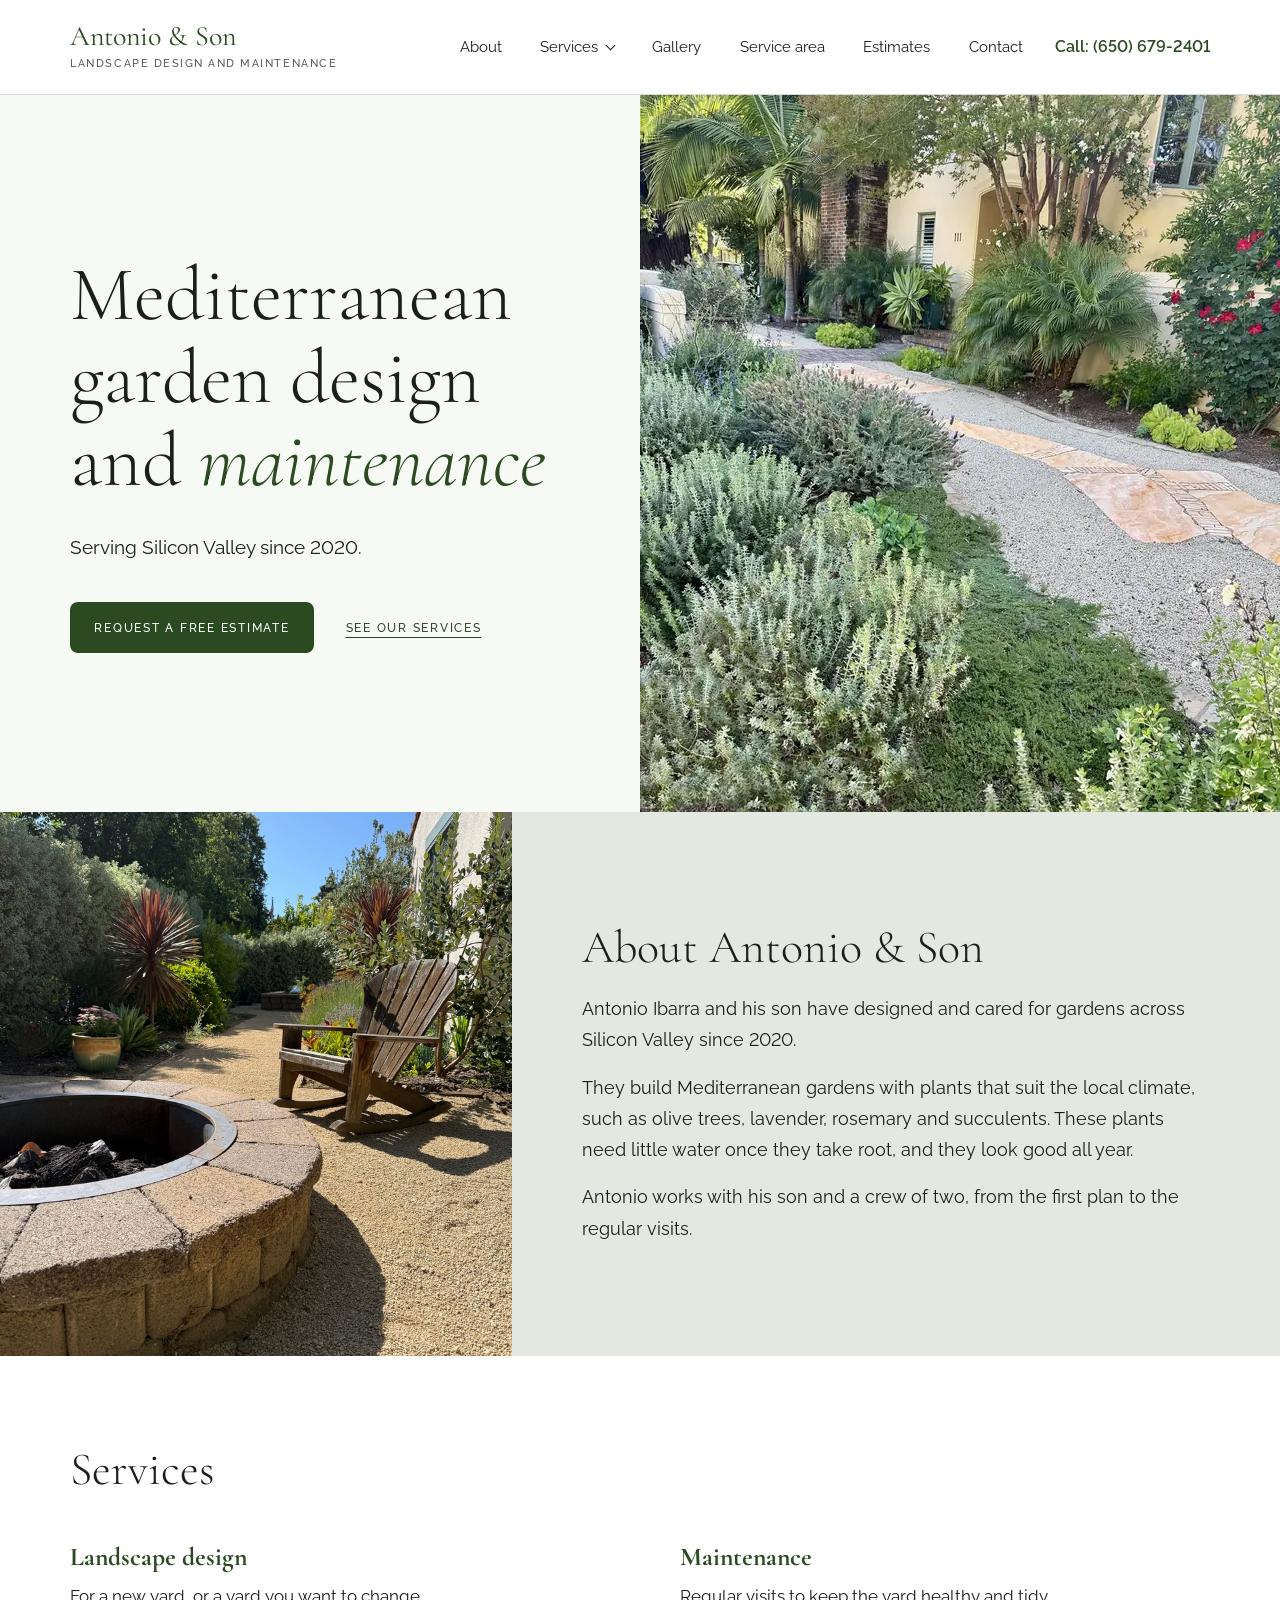
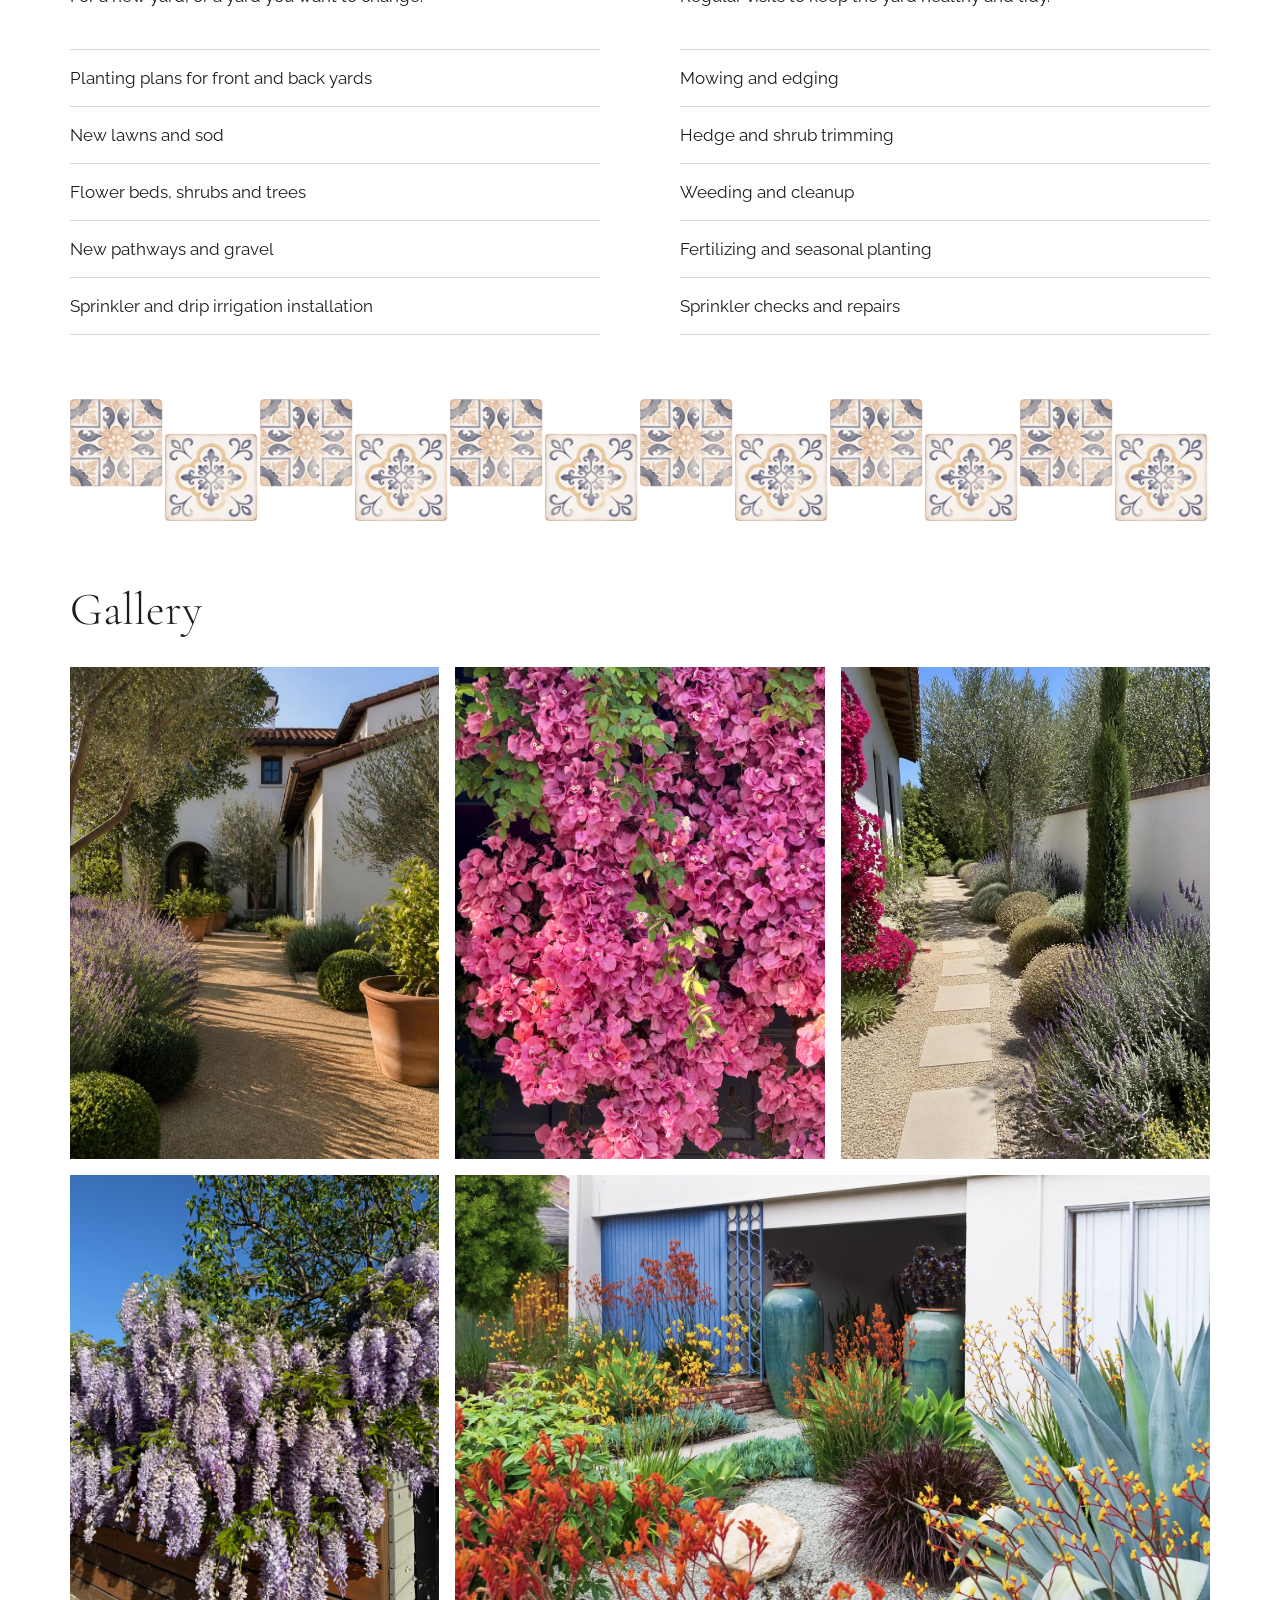
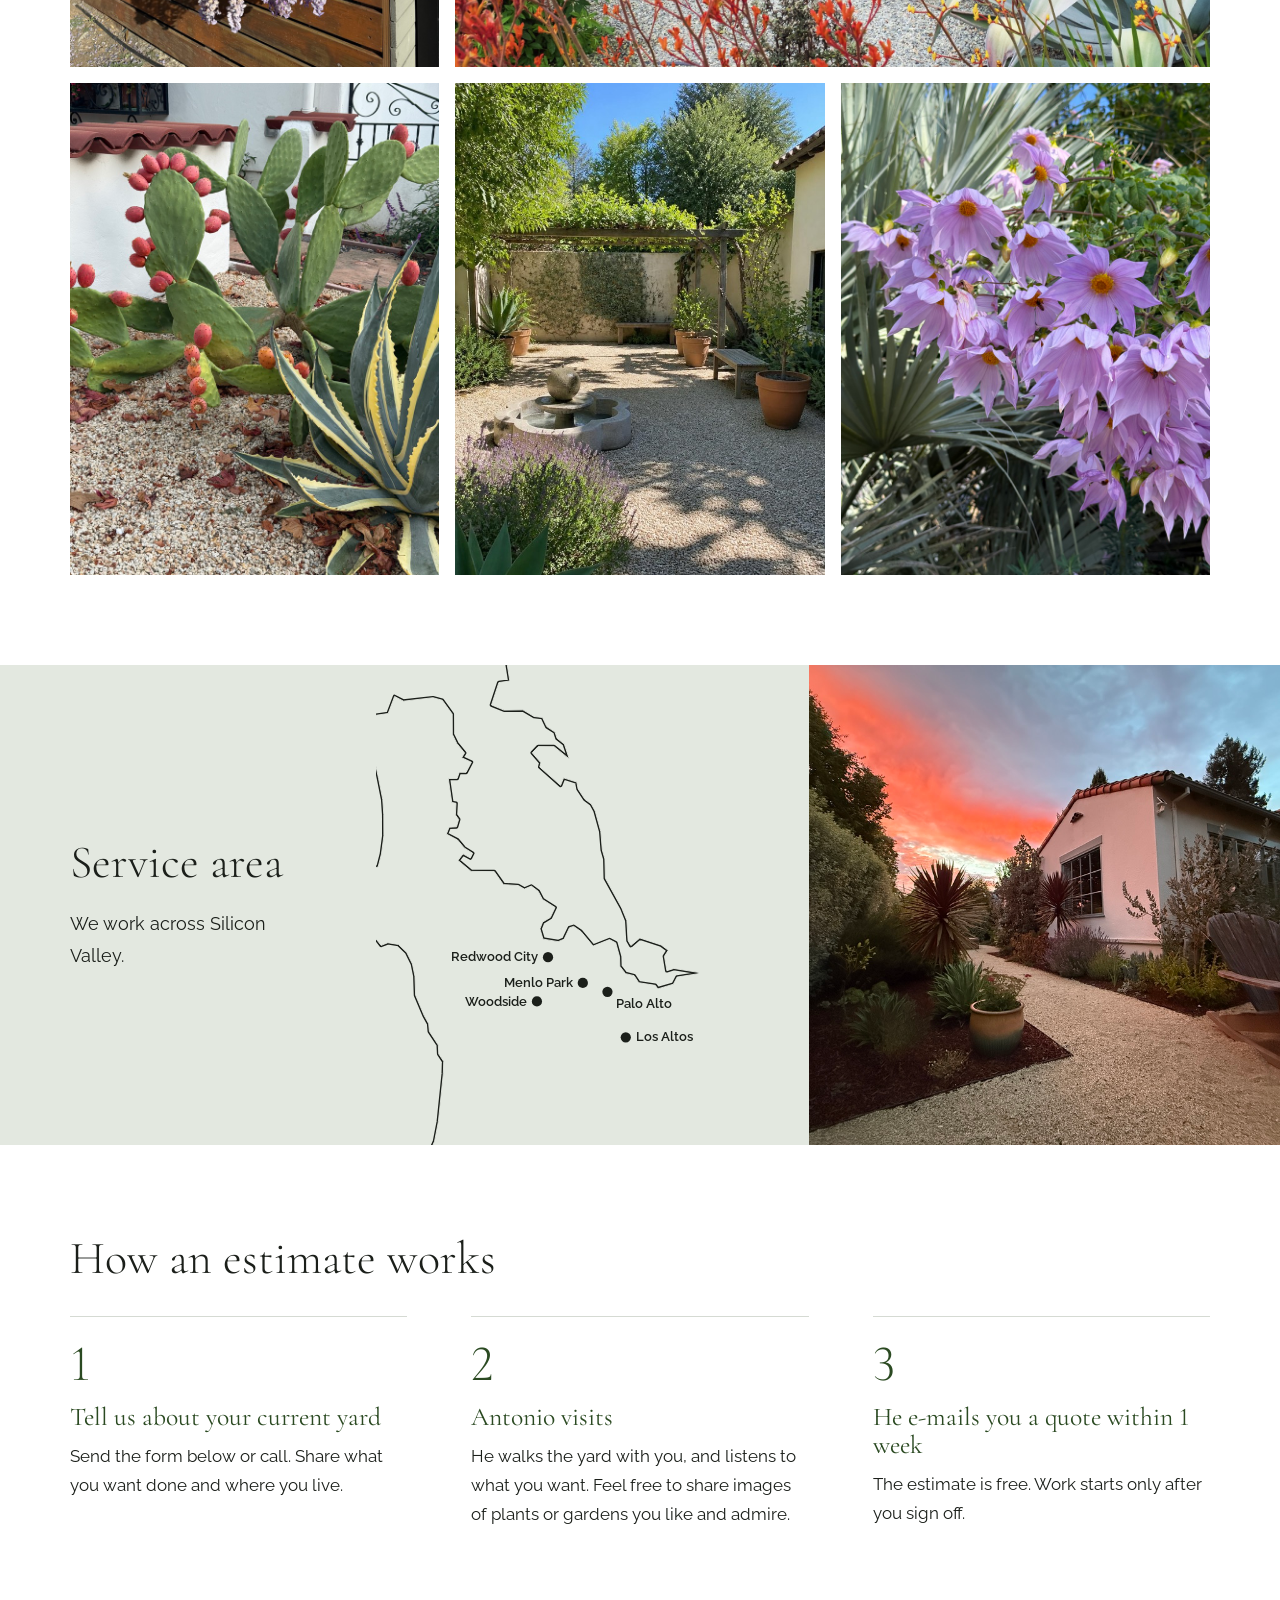
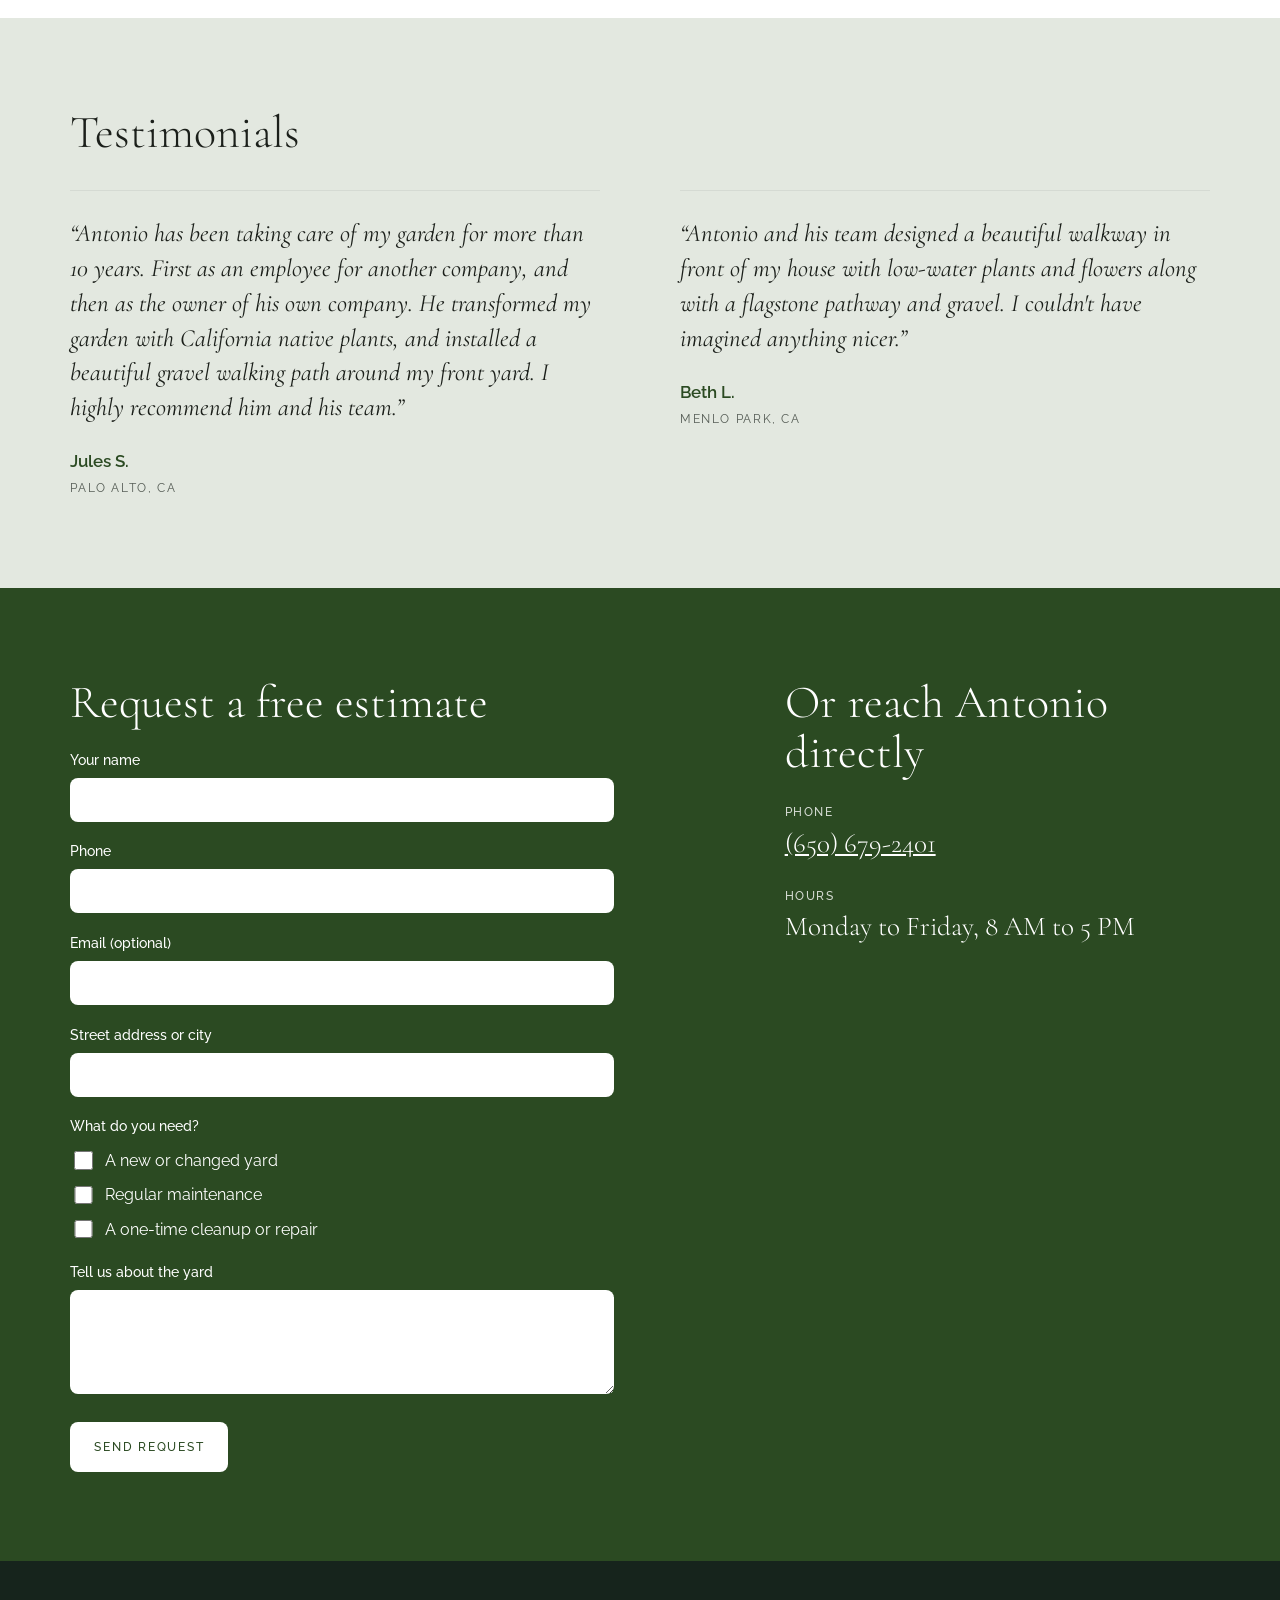
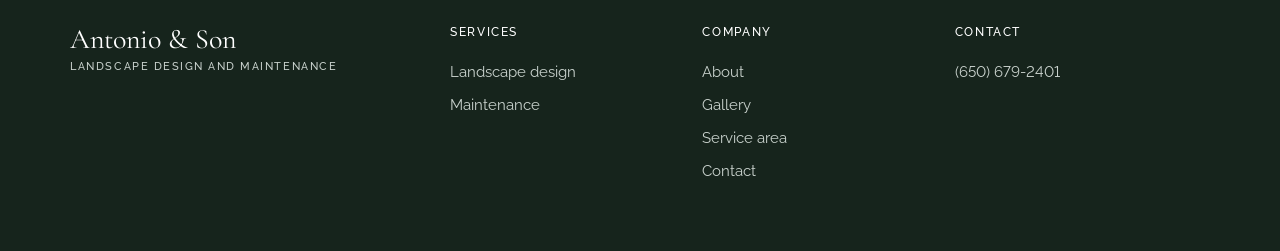
==== commit c2f31b9a: "Mobile: drop photo by map, center map, lighter hero photo Hide the photo under the service area map " ====
--- a/index.html
+++ b/index.html
@@ -8,6 +8,7 @@
 <link rel="preconnect" href="https://fonts.googleapis.com">
 <link rel="preconnect" href="https://fonts.gstatic.com" crossorigin>
 <link href="https://fonts.googleapis.com/css2?family=Cormorant+Garamond:ital,wght@0,300;0,400;0,700;1,300;1,400&family=Raleway:wght@400;500;600&display=swap" rel="stylesheet">
+<link rel="preload" as="image" href="images/hero-garden.jpg" imagesrcset="images/hero-garden-640.webp 640w, images/hero-garden-900.webp 900w, images/hero-garden-1200.webp 1200w, images/hero-garden-1600.webp 1600w" imagesizes="(max-width:800px) 70vw, 50vw" fetchpriority="high">
 <link rel="stylesheet" href="styles.css">
 </head>
 <body id="home">
@@ -42,7 +43,7 @@
     <p class="lede">Serving Silicon Valley since 2020.</p>
     <p class="actions"><a class="button" href="#estimate">Request a free estimate</a> <a class="textlink" href="#services">See our services</a></p>
   </div>
-  <img class="hero-photo" src="images/hero-garden.jpg" width="2000" height="2242" alt="A front garden with lavender, rosemary and succulents along a gravel and stone path, palms and red roses beside a pale yellow house">
+  <img class="hero-photo" src="images/hero-garden.jpg" srcset="images/hero-garden-640.webp 640w, images/hero-garden-900.webp 900w, images/hero-garden-1200.webp 1200w, images/hero-garden-1600.webp 1600w" sizes="(max-width:800px) 70vw, 50vw" fetchpriority="high" decoding="async" width="2000" height="2242" alt="A front garden with lavender, rosemary and succulents along a gravel and stone path, palms and red roses beside a pale yellow house">
 </section>
 
 <section id="about" class="about">
--- a/styles.css
+++ b/styles.css
@@ -6,7 +6,7 @@
   --lawn:#D6E8D2;     /* pale green */
   --bloom:#C2186B;    /* bougainvillea pink, used small */
   --panel:#F7F9F5;    /* off-white panel */
-  --band:#EEF1EC;     /* gray band */
+  --band:#E3E8E0;     /* gray band */
   --line:#D5DAD3;     /* hairlines */
   --stone:#C5CEC9;
   --dark:#16241C;     /* footer */
@@ -147,7 +147,8 @@
   .about img{order:2;max-height:22rem}
   .area > div{grid-column:auto}
   .map{aspect-ratio:1/1;height:auto}
-  .area img{height:auto;aspect-ratio:4/3}
+  .area img{display:none}
+  .map use,.map .cities{transform:translateX(64px)}
   footer{grid-template-columns:minmax(0,1fr) minmax(0,1fr)}
   .tiles{height:5rem}
   .grid{grid-template-columns:1fr 1fr;gap:.6rem}
